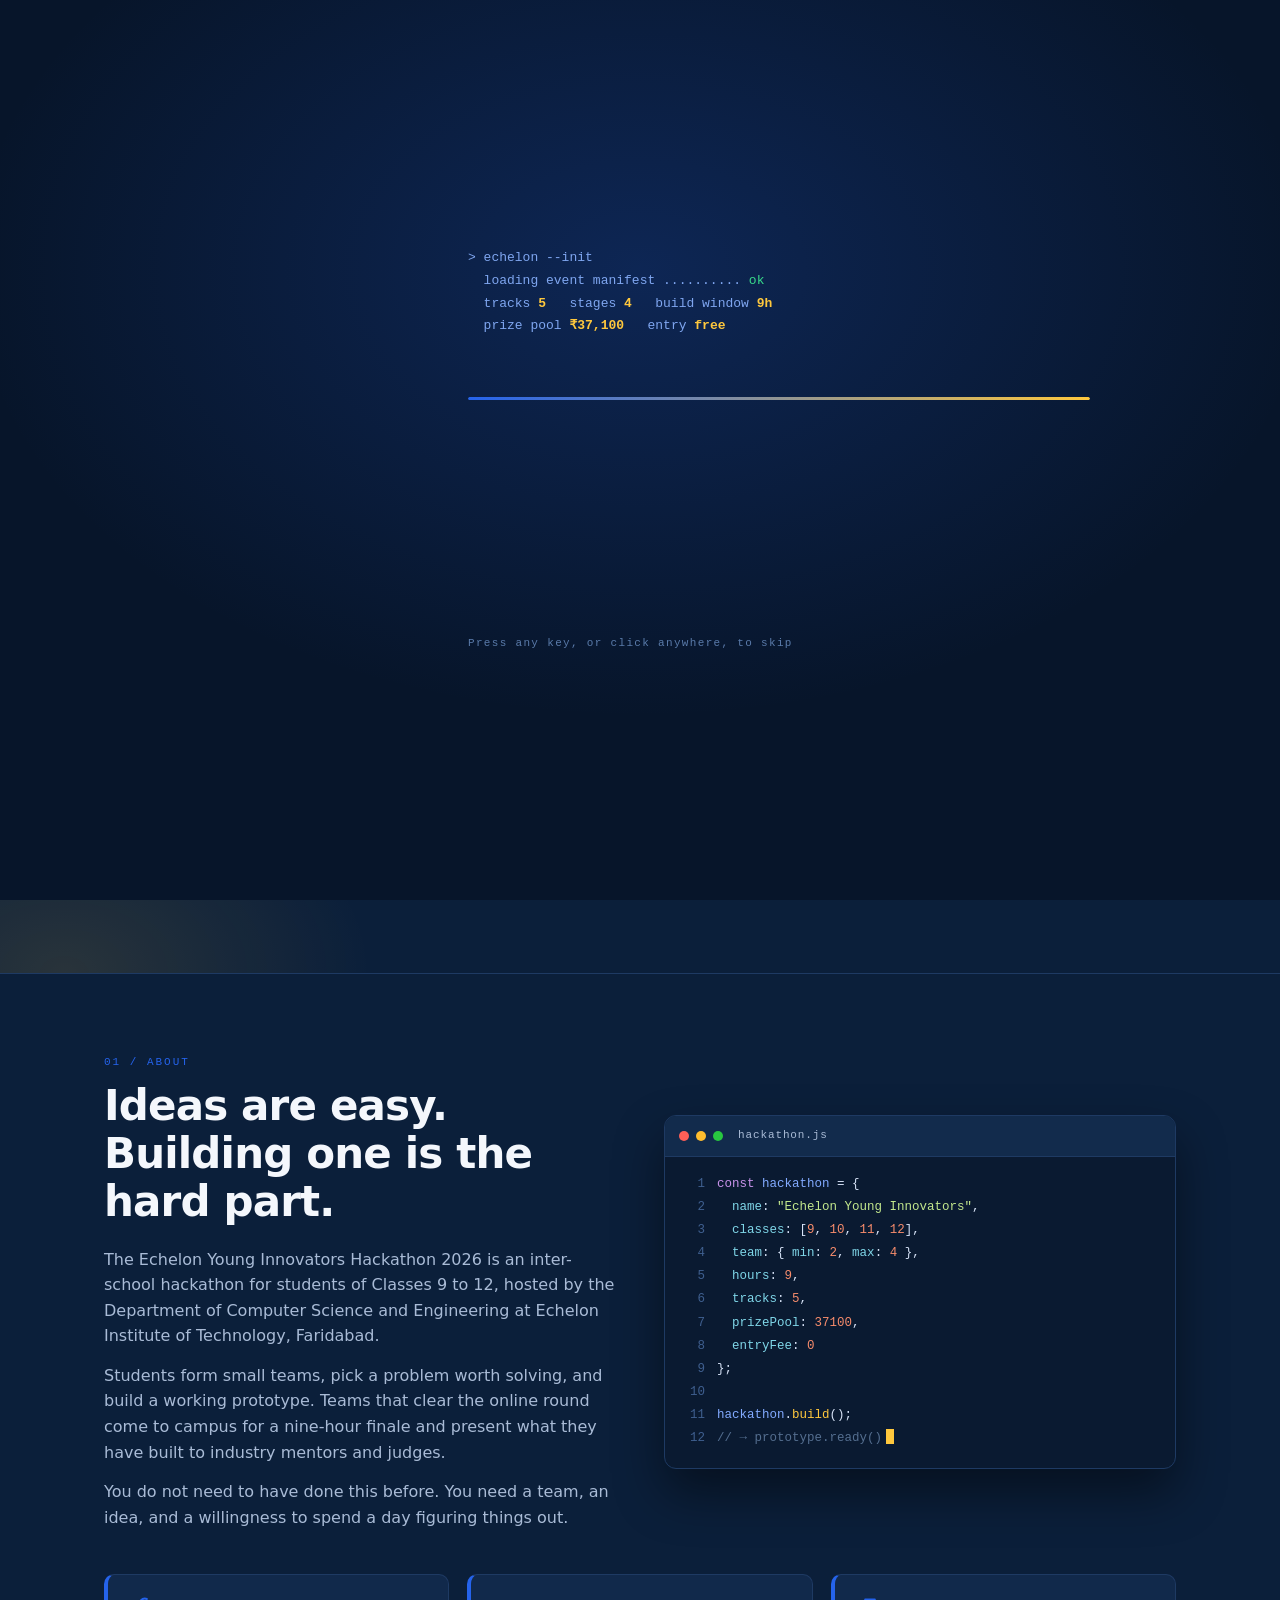
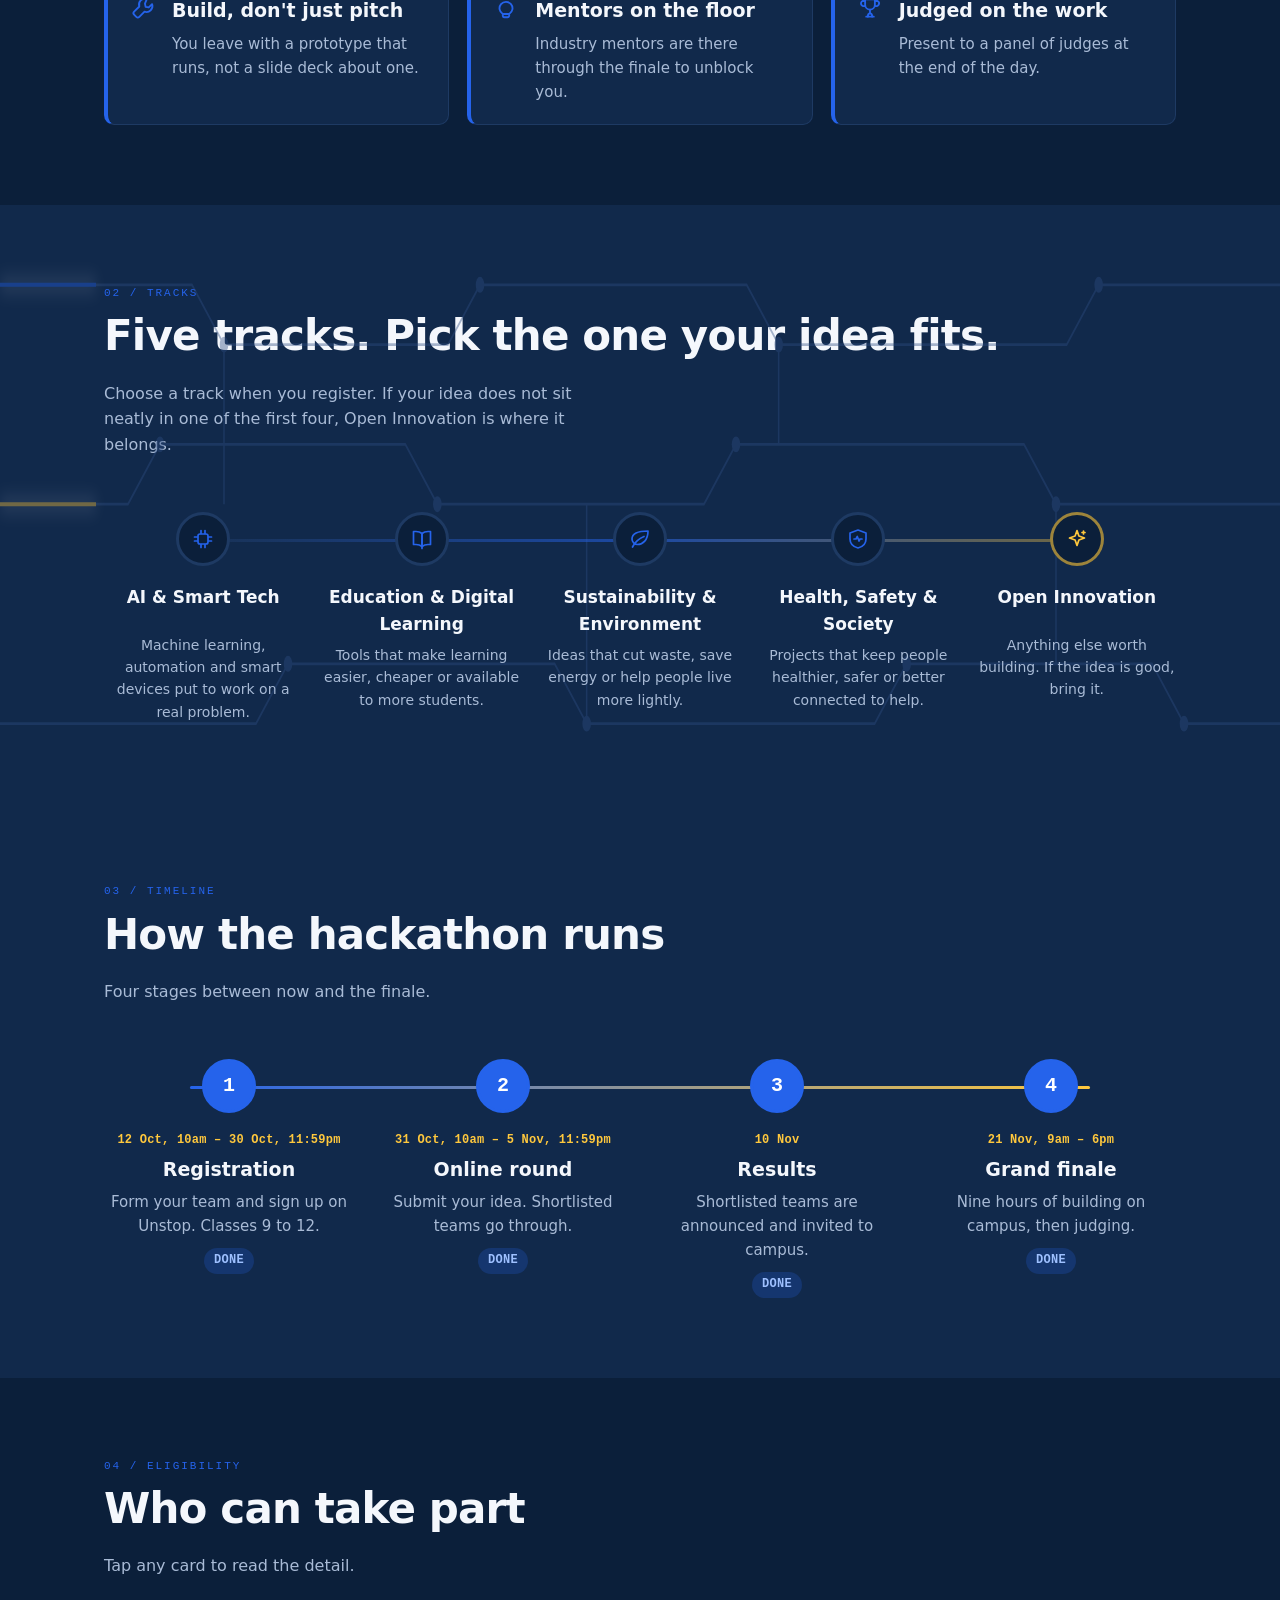
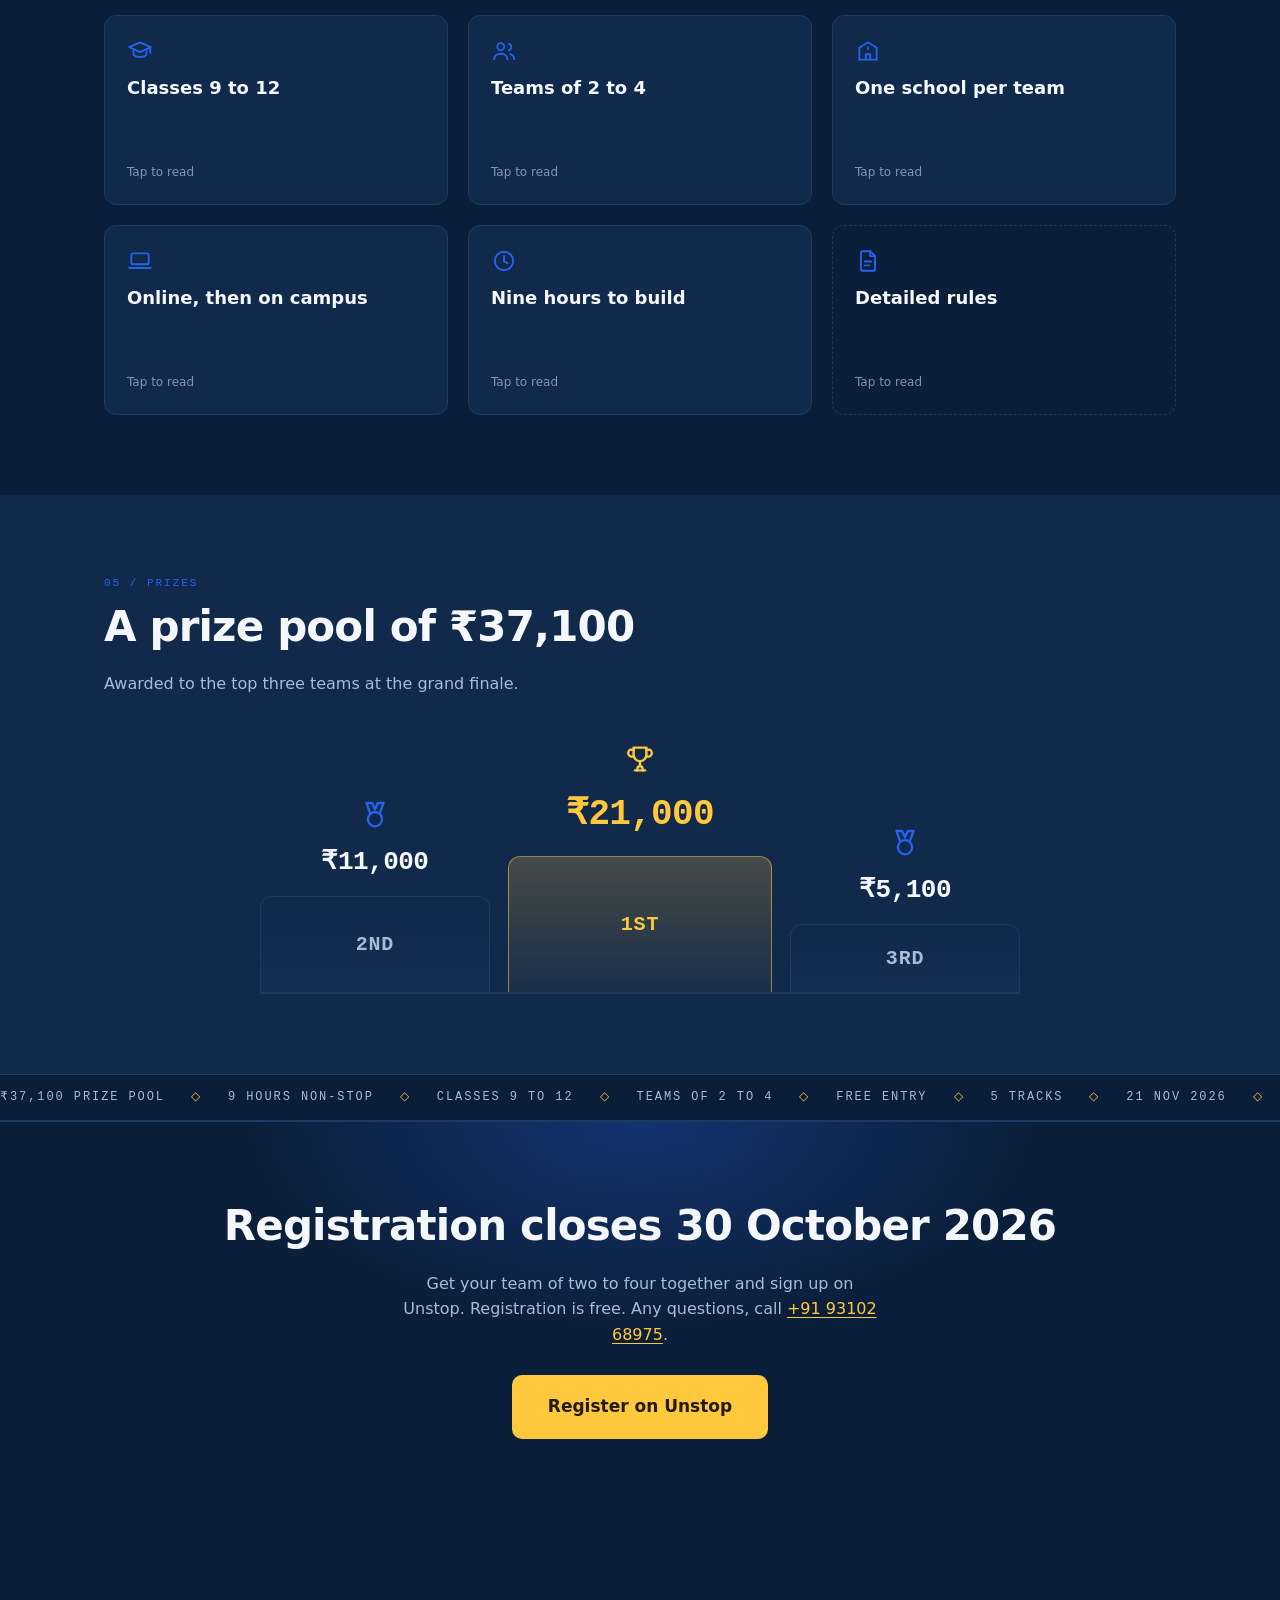
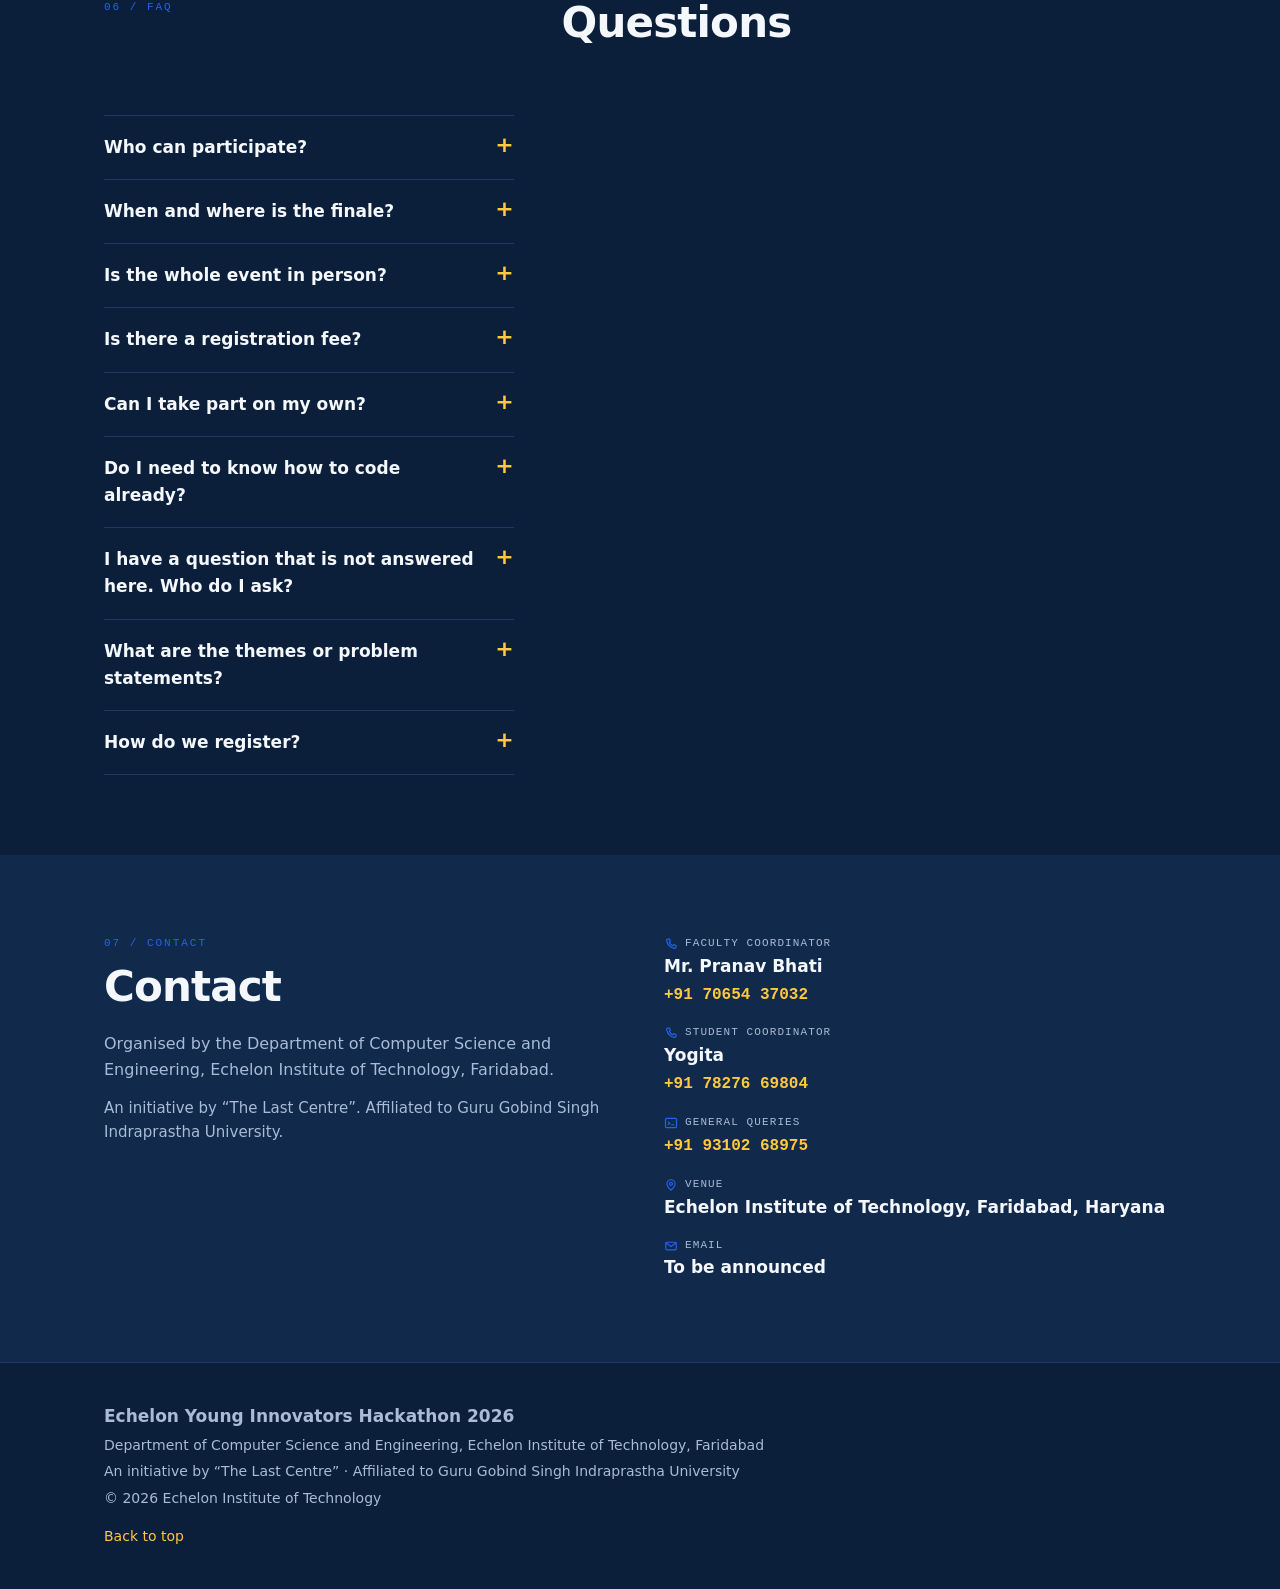
==== index.html @ 0849adeb "Slow the boot sequence so the poster lands after five seconds" ====
<!DOCTYPE html>
<html lang="en">
<head>
  <meta charset="UTF-8">
  <meta name="viewport" content="width=device-width, initial-scale=1.0">
  <title>Echelon Young Innovators Hackathon 2026</title>
  <meta name="description" content="An inter-school hackathon for students of Classes 9 to 12, by the Department of Computer Science and Engineering, Echelon Institute of Technology, Faridabad. Grand finale 21 November 2026.">
  <meta name="theme-color" content="#0B1F3A">

  <!-- Browser tab icon. The SVG is used where supported, the PNG
       is the fallback and is also what iPhones use on the home screen. -->
  <link rel="icon" href="favicon.svg" type="image/svg+xml">
  <link rel="apple-touch-icon" href="apple-touch-icon.png">

  <link rel="stylesheet" href="style.css">
</head>

<body>

<!-- ============================================================
     BOOT SEQUENCE

     A short start-up screen shown once a day per visitor. It is
     hidden in the stylesheet by default and only shown by
     script.js, so if the script fails it can never block the site.
     Any key, any click, or Escape skips it, and it clears itself
     after a few seconds on its own.
     ============================================================ -->
<div class="boot" id="boot" role="dialog" aria-modal="true" aria-label="Loading the hackathon site" hidden>
  <div class="boot-inner">

    <!-- The poster appears once the sequence finishes, as the thing
         that was being loaded. Decorative here: everything it says
         also appears as real text on the page itself. -->
    <div class="boot-poster" id="boot-poster" aria-hidden="true">
      <img src="images/poster.jpg" width="800" height="1000" alt="">
    </div>

    <div class="boot-col">
      <pre class="boot-log" id="boot-log" aria-hidden="true"></pre>

      <div class="boot-bar" aria-hidden="true"><span class="boot-bar-fill" id="boot-fill"></span></div>

      <div class="boot-reveal" id="boot-reveal">
      <p class="boot-eyebrow">ECHELON INSTITUTE OF TECHNOLOGY</p>
      <p class="boot-title">Young Innovators<br>Hackathon 2026</p>
      <div class="boot-actions">
        <button class="btn" type="button" id="boot-enter">Enter site</button>
        <a class="btn btn-outline"
           href="https://unstop.com/p/echelon-young-innovators-hackathon-2026-echelon-institute-of-technology-1768767"
           target="_blank" rel="noopener noreferrer">Register now</a>
      </div>
      </div>

      <p class="boot-hint">Press any key, or click anywhere, to skip</p>
    </div>
  </div>
</div>

<!-- ============================================================
     CUSTOM CURSOR
     A dot that tracks the pointer exactly and a ring that trails
     behind it. script.js only switches these on when there is a
     real mouse, so phones and tablets are unaffected. If the
     script fails, the normal cursor is never hidden.
     ============================================================ -->
<div class="cursor-ring" id="cursor-ring" aria-hidden="true"></div>
<div class="cursor-dot" id="cursor-dot" aria-hidden="true"></div>

<!-- ============================================================
     ICON SET

     Every icon on the page is drawn here once, then reused with
     <svg class="icon"><use href="#icon-name"></use></svg>
     This block is invisible. It is only a store of shapes.
     ============================================================ -->
<svg class="icon-sprite" aria-hidden="true" focusable="false">
  <defs>
    <!-- Graduation cap -->
    <symbol id="icon-cap" viewBox="0 0 24 24">
      <path d="M2 8.5 12 4l10 4.5-10 4.5z"/>
      <path d="M6 10.7V15c0 1.3 2.7 2.6 6 2.6s6-1.3 6-2.6v-4.3"/>
      <path d="M21.5 9v5"/>
    </symbol>

    <!-- Two people -->
    <symbol id="icon-team" viewBox="0 0 24 24">
      <circle cx="9" cy="8" r="3.2"/>
      <path d="M3 19.5c0-3 2.7-5 6-5s6 2 6 5"/>
      <path d="M16.5 5.5a3 3 0 0 1 0 5.8"/>
      <path d="M18 14.8c2 .7 3.4 2.3 3.4 4.7"/>
    </symbol>

    <!-- School building -->
    <symbol id="icon-school" viewBox="0 0 24 24">
      <path d="M4 20V9l8-5 8 5v11"/>
      <path d="M4 20h16"/>
      <path d="M10 20v-5h4v5"/>
      <path d="M12 8.5v2"/>
    </symbol>

    <!-- Laptop -->
    <symbol id="icon-laptop" viewBox="0 0 24 24">
      <rect x="4" y="5" width="16" height="10" rx="1.5"/>
      <path d="M2 18.5h20"/>
    </symbol>

    <!-- Clock -->
    <symbol id="icon-clock" viewBox="0 0 24 24">
      <circle cx="12" cy="12" r="8.5"/>
      <path d="M12 7v5.2l3.4 2"/>
    </symbol>

    <!-- Document -->
    <symbol id="icon-doc" viewBox="0 0 24 24">
      <path d="M14 3H7a1.5 1.5 0 0 0-1.5 1.5v15A1.5 1.5 0 0 0 7 21h10a1.5 1.5 0 0 0 1.5-1.5V7.5z"/>
      <path d="M14 3v4.5h4.5"/>
      <path d="M9 12.5h6M9 16h4"/>
    </symbol>

    <!-- Wrench, for building things -->
    <symbol id="icon-build" viewBox="0 0 24 24">
      <path d="M15.6 3.6a5.5 5.5 0 0 0-7 7L3.8 15.4a2 2 0 0 0 0 2.8l2 2a2 2 0 0 0 2.8 0l4.8-4.8a5.5 5.5 0 0 0 7-7l-3.1 3.1-2.9-.6-.6-2.9z"/>
    </symbol>

    <!-- Lightbulb, for mentors -->
    <symbol id="icon-idea" viewBox="0 0 24 24">
      <path d="M9 17.5a6 6 0 1 1 6 0v1.5a1.5 1.5 0 0 1-1.5 1.5h-3A1.5 1.5 0 0 1 9 19z"/>
      <path d="M9.5 17.5h5"/>
    </symbol>

    <!-- Trophy -->
    <symbol id="icon-trophy" viewBox="0 0 24 24">
      <path d="M7.5 4h9v5a4.5 4.5 0 0 1-9 0z"/>
      <path d="M7.5 5.5H5a2.5 2.5 0 0 0 2.5 4.5"/>
      <path d="M16.5 5.5H19a2.5 2.5 0 0 1-2.5 4.5"/>
      <path d="M12 13.5V17"/>
      <path d="M8.5 20h7"/>
      <path d="M10 20c0-1.7.7-3 2-3s2 1.3 2 3"/>
    </symbol>

    <!-- Medal -->
    <symbol id="icon-medal" viewBox="0 0 24 24">
      <circle cx="12" cy="15" r="5"/>
      <path d="M8.5 10.5 6 3.5h4L12 8"/>
      <path d="M15.5 10.5 18 3.5h-4L12 8"/>
    </symbol>

    <!-- Chip, for AI and smart tech -->
    <symbol id="icon-chip" viewBox="0 0 24 24">
      <rect x="7" y="7" width="10" height="10" rx="2"/>
      <path d="M10 3.5v3M14 3.5v3M10 17.5v3M14 17.5v3"/>
      <path d="M3.5 10h3M3.5 14h3M17.5 10h3M17.5 14h3"/>
    </symbol>

    <!-- Open book, for education -->
    <symbol id="icon-book" viewBox="0 0 24 24">
      <path d="M12 6.5C10.4 5.2 8.4 4.5 6 4.5H3.5v13H6c2.4 0 4.4.7 6 2"/>
      <path d="M12 6.5c1.6-1.3 3.6-2 6-2h2.5v13H18c-2.4 0-4.4.7-6 2z"/>
      <path d="M12 6.5v15"/>
    </symbol>

    <!-- Leaf, for sustainability -->
    <symbol id="icon-leaf" viewBox="0 0 24 24">
      <path d="M20 4c0 9-5.2 13.5-10.5 13.5A5.5 5.5 0 0 1 4 12C4 6.8 9.5 4 20 4z"/>
      <path d="M4.5 20C7 15 11 11.5 16 9.5"/>
    </symbol>

    <!-- Shield with a pulse, for health and safety -->
    <symbol id="icon-shield" viewBox="0 0 24 24">
      <path d="M12 3 20 6v6c0 4.4-3.3 7.8-8 9-4.7-1.2-8-4.6-8-9V6z"/>
      <path d="M8 12h2l1.3-2.5L13 14l1-2h2"/>
    </symbol>

    <!-- Phone -->
    <symbol id="icon-phone" viewBox="0 0 24 24">
      <path d="M6.5 3.5h3l1.5 4-2 1.5a12 12 0 0 0 6 6l1.5-2 4 1.5v3a2 2 0 0 1-2.2 2A17 17 0 0 1 4.5 5.7 2 2 0 0 1 6.5 3.5z"/>
    </symbol>

    <!-- Map pin -->
    <symbol id="icon-pin" viewBox="0 0 24 24">
      <path d="M12 21s7-6 7-11a7 7 0 1 0-14 0c0 5 7 11 7 11z"/>
      <circle cx="12" cy="10" r="2.6"/>
    </symbol>

    <!-- Envelope -->
    <symbol id="icon-mail" viewBox="0 0 24 24">
      <rect x="3" y="5.5" width="18" height="13" rx="2"/>
      <path d="M3.6 6.8 12 13l8.4-6.2"/>
    </symbol>

    <!-- Calendar -->
    <symbol id="icon-calendar" viewBox="0 0 24 24">
      <rect x="3.5" y="5" width="17" height="15" rx="2"/>
      <path d="M3.5 9.5h17M8 3v4M16 3v4"/>
    </symbol>

    <!-- Rupee -->
    <symbol id="icon-rupee" viewBox="0 0 24 24">
      <path d="M7 4h10M7 8.5h10M7 13h4.5c2.5 0 4.5-1.9 4.5-4.3"/>
      <path d="M7 13l7.5 7"/>
    </symbol>

    <!-- Terminal -->
    <symbol id="icon-terminal" viewBox="0 0 24 24">
      <rect x="2.5" y="4" width="19" height="16" rx="2"/>
      <path d="M7 10l3 2.5-3 2.5M13 15h4"/>
    </symbol>

    <!-- Spark, for open innovation -->
    <symbol id="icon-spark" viewBox="0 0 24 24">
      <path d="M12 3.5 13.9 9 19.5 11 13.9 13 12 18.5 10.1 13 4.5 11 10.1 9z"/>
      <path d="M18.5 4v3M20 5.5h-3"/>
    </symbol>
  </defs>
</svg>

<!-- ============================================================
     NAVIGATION BAR
     ============================================================ -->
<header class="navbar">
  <div class="container nav-inner">

    <a href="#home" class="logo">
      <!-- The simple mark. Same shape as the browser tab icon in favicon.svg,
           so if you change one, change the other to match. -->
      <svg class="logo-mark" viewBox="0 0 100 100" aria-hidden="true">
        <circle cx="50" cy="50" r="30" fill="none" stroke="#FFFFFF"
                stroke-opacity="0.22" stroke-width="9"/>
        <circle cx="50" cy="50" r="30" fill="none" stroke="#FFFFFF" stroke-width="9"
                stroke-linecap="round" stroke-dasharray="141.4 188.5"
                transform="rotate(-90 50 50)"/>
        <circle cx="20" cy="50" r="7" fill="#FFC83D"/>
      </svg>
      <span class="logo-text">Young Innovators</span>
    </a>

    <nav id="site-nav" class="nav-links" aria-label="Main navigation">
      <a href="#about">About</a>
      <a href="#tracks">Tracks</a>
      <a href="#timeline">Timeline</a>
      <a href="#eligibility">Who can join</a>
      <a href="#prizes">Prizes</a>
      <a href="#faqs">FAQs</a>
      <a href="#contact">Contact</a>
    </nav>

    <!-- All three Register buttons point to the Unstop listing.
         If the link ever changes, update it in all three places:
         here, in the hero, and in the Registration section. -->
    <a href="https://unstop.com/p/echelon-young-innovators-hackathon-2026-echelon-institute-of-technology-1768767"
       class="btn btn-small nav-cta" target="_blank" rel="noopener noreferrer">Register</a>

    <button id="menu-toggle" class="menu-toggle" aria-label="Open menu"
            aria-expanded="false" aria-controls="site-nav">
      <span class="menu-bar"></span>
      <span class="menu-bar"></span>
      <span class="menu-bar"></span>
    </button>

  </div>
</header>

<main>

  <!-- ============================================================
       HERO
       ============================================================ -->
  <section class="hero" id="home">

    <!-- Event badge. Shown large on a laptop beside the title, and
         smaller above the title on a phone.
         The wrapper provides the perspective that makes the tilt look
         three dimensional rather than squashed. -->
    <div class="hero-badge-stage" aria-hidden="true">
      <!-- This inner box is what turns. The picture and the moving
           highlight sit inside it so they rotate together. -->
      <div class="hero-badge" id="hero-badge">
        <img class="hero-badge-img" src="images/badge.jpg" width="900" height="900"
             alt="Echelon Young Innovators Hackathon 2026 badge showing three students,
                  a lightbulb and a laptop">
        <span class="badge-sheen"></span>
      </div>
    </div>

    <div class="container">

      <!-- Status strip. The live state is written by script.js. -->
      <div class="hud">
        <span class="hud-cell"><span class="hud-dot" aria-hidden="true"></span><span id="hud-state">SYS &middot; LOADING</span></span>
        <span class="hud-sep" aria-hidden="true"></span>
        <span class="hud-cell">BUILD WINDOW 09:00 &rarr; 18:00 IST</span>
        <span class="hud-sep" aria-hidden="true"></span>
        <span class="hud-cell">09H &middot; ONE SITTING</span>
      </div>

      <p class="eyebrow">Echelon Institute of Technology, Faridabad</p>

      <p class="badge">Free to enter</p>

      <h1 class="hero-title">Echelon Young&nbsp;Innovators Hackathon 2026</h1>

      <p class="hero-tagline">
        Nine hours. One idea. A working prototype you built yourself.
        An inter-school hackathon for Classes 9 to 12, for students who would rather make
        something than read about it.
      </p>

      <!-- Countdown. Numbers are filled in by script.js -->
      <div class="countdown" id="countdown">
        <p class="countdown-label" id="countdown-label">Loading countdown</p>
        <div class="countdown-row">
          <div class="countdown-unit">
            <span class="countdown-value" id="cd-days">--</span>
            <span class="countdown-name">days</span>
          </div>
          <div class="countdown-unit">
            <span class="countdown-value" id="cd-hours">--</span>
            <span class="countdown-name">hours</span>
          </div>
          <div class="countdown-unit">
            <span class="countdown-value" id="cd-mins">--</span>
            <span class="countdown-name">minutes</span>
          </div>
          <div class="countdown-unit">
            <span class="countdown-value" id="cd-secs">--</span>
            <span class="countdown-name">seconds</span>
          </div>
        </div>
      </div>

      <div class="hero-buttons">
        <a href="https://unstop.com/p/echelon-young-innovators-hackathon-2026-echelon-institute-of-technology-1768767"
           class="btn" target="_blank" rel="noopener noreferrer">Register your team</a>
        <a href="#about" class="btn btn-outline">What is this?</a>
      </div>

      <!-- Quick facts -->
      <dl class="facts" data-stagger>
        <div class="fact">
          <dt><svg class="icon icon-sm" aria-hidden="true"><use href="#icon-calendar"></use></svg>Grand finale</dt>
          <dd>21 November 2026</dd>
        </div>
        <div class="fact">
          <dt><svg class="icon icon-sm" aria-hidden="true"><use href="#icon-spark"></use></svg>Tracks</dt>
          <dd>Five to choose from</dd>
        </div>
        <div class="fact">
          <dt><svg class="icon icon-sm" aria-hidden="true"><use href="#icon-team"></use></svg>Team size</dt>
          <dd>2 to 4 students</dd>
        </div>
        <div class="fact">
          <dt><svg class="icon icon-sm" aria-hidden="true"><use href="#icon-cap"></use></svg>Open to</dt>
          <dd>Classes 9 to 12</dd>
        </div>
        <div class="fact">
          <dt><svg class="icon icon-sm" aria-hidden="true"><use href="#icon-rupee"></use></svg>Entry fee</dt>
          <dd>None, it is free</dd>
        </div>
      </dl>

    </div>
  </section>

  <!-- ============================================================
       ABOUT
       ============================================================ -->
  <section class="section" id="about">
    <div class="container about-grid">

      <div>
        <p class="sec-index" data-reveal>01 / ABOUT</p>
        <h2 data-reveal>Ideas are easy. Building one is the hard part.</h2>
        <p>
          The Echelon Young Innovators Hackathon 2026 is an inter-school hackathon for students of
          Classes 9 to 12, hosted by the Department of Computer Science and Engineering at
          Echelon Institute of Technology, Faridabad.
        </p>
        <p>
          Students form small teams, pick a problem worth solving, and build a working
          prototype. Teams that clear the online round come to campus for a nine-hour finale and
          present what they have built to industry mentors and judges.
        </p>
        <p>
          You do not need to have done this before. You need a team, an idea, and a willingness
          to spend a day figuring things out.
        </p>
      </div>

      <!-- A code window, drawn entirely in HTML and CSS. It is
           decorative, so it is hidden from screen readers, and the
           same facts appear as real text elsewhere on the page. -->
      <div class="codewin" data-reveal aria-hidden="true">
        <div class="codewin-bar">
          <span class="codewin-dot codewin-dot-1"></span>
          <span class="codewin-dot codewin-dot-2"></span>
          <span class="codewin-dot codewin-dot-3"></span>
          <span class="codewin-name">hackathon.js</span>
        </div>
        <pre class="codewin-body"><code><span class="ln">1</span><span class="kw">const</span> <span class="vr">hackathon</span> = {
<span class="ln">2</span>  <span class="pr">name</span>: <span class="st">"Echelon Young Innovators"</span>,
<span class="ln">3</span>  <span class="pr">classes</span>: [<span class="nu">9</span>, <span class="nu">10</span>, <span class="nu">11</span>, <span class="nu">12</span>],
<span class="ln">4</span>  <span class="pr">team</span>: { <span class="pr">min</span>: <span class="nu">2</span>, <span class="pr">max</span>: <span class="nu">4</span> },
<span class="ln">5</span>  <span class="pr">hours</span>: <span class="nu">9</span>,
<span class="ln">6</span>  <span class="pr">tracks</span>: <span class="nu">5</span>,
<span class="ln">7</span>  <span class="pr">prizePool</span>: <span class="nu">37100</span>,
<span class="ln">8</span>  <span class="pr">entryFee</span>: <span class="nu">0</span>
<span class="ln">9</span>};
<span class="ln">10</span>
<span class="ln">11</span><span class="vr">hackathon</span>.<span class="fn">build</span>();
<span class="ln">12</span><span class="cm">// &rarr; prototype.ready()</span><span class="caret"></span></code></pre>
      </div>
    </div>

    <ul class="highlights container" data-stagger>
      <li>
        <svg class="icon" aria-hidden="true"><use href="#icon-build"></use></svg>
        <div>
          <h3>Build, don't just pitch</h3>
          <p>You leave with a prototype that runs, not a slide deck about one.</p>
        </div>
      </li>
      <li>
        <svg class="icon" aria-hidden="true"><use href="#icon-idea"></use></svg>
        <div>
          <h3>Mentors on the floor</h3>
          <p>Industry mentors are there through the finale to unblock you.</p>
        </div>
      </li>
      <li>
        <svg class="icon" aria-hidden="true"><use href="#icon-trophy"></use></svg>
        <div>
          <h3>Judged on the work</h3>
          <p>Present to a panel of judges at the end of the day.</p>
        </div>
      </li>
    </ul>
  </section>

  <!-- ============================================================
       TRACKS

       To add a track, copy one <li> block and change the icon,
       heading and sentence. The rail adjusts to the number of items.
       ============================================================ -->
  <section class="section section-alt" id="tracks">

    <!-- Circuit traces, drawn in code. Decorative only. -->
    <svg class="circuit" viewBox="0 0 1200 300" preserveAspectRatio="none" aria-hidden="true">
      <g fill="none" stroke="#2E4D82" stroke-width="1.4">
        <path d="M0 40 H180 L210 70 H420 L450 40 H700 L730 70 H1000 L1030 40 H1200"/>
        <path d="M0 150 H120 L150 120 H380 L410 150 H660 L690 120 H960 L990 150 H1200"/>
        <path d="M0 260 H240 L270 230 H520 L550 260 H820 L850 230 H1080 L1110 260 H1200"/>
        <path d="M210 70 V150M730 70 V120M550 260 V150M990 150 V230"/>
      </g>
      <g fill="#2E4D82">
        <circle cx="210" cy="70" r="4"/><circle cx="450" cy="40" r="4"/>
        <circle cx="730" cy="70" r="4"/><circle cx="1030" cy="40" r="4"/>
        <circle cx="150" cy="120" r="4"/><circle cx="410" cy="150" r="4"/>
        <circle cx="690" cy="120" r="4"/><circle cx="990" cy="150" r="4"/>
        <circle cx="270" cy="230" r="4"/><circle cx="550" cy="260" r="4"/>
        <circle cx="850" cy="230" r="4"/><circle cx="1110" cy="260" r="4"/>
      </g>
      <!-- Two pulses of light travelling along the traces -->
      <path class="trace" d="M0 150 H120 L150 120 H380 L410 150 H660 L690 120 H960 L990 150 H1200"
            fill="none" stroke="#FFC83D" stroke-width="2"/>
      <path class="trace trace-late" d="M0 40 H180 L210 70 H420 L450 40 H700 L730 70 H1000 L1030 40 H1200"
            fill="none" stroke="#2563EB" stroke-width="2"/>
    </svg>

    <div class="container">
      <p class="sec-index" data-reveal>02 / TRACKS</p>
      <h2 data-reveal>Five tracks. Pick the one your idea fits.</h2>
      <p class="section-intro" data-reveal>
        Choose a track when you register. If your idea does not sit neatly in one of the first
        four, Open Innovation is where it belongs.
      </p>

      <ul class="tracks" data-stagger>
        <div class="tk-rail" aria-hidden="true"></div>
        <span class="tk-glow" id="tk-glow" aria-hidden="true"></span>
        <li class="tk-item">
          <span class="tk-node" aria-hidden="true">
            <svg class="icon" aria-hidden="true"><use href="#icon-chip"></use></svg>
          </span>
          <h3>AI &amp; Smart Tech</h3>
          <p class="tk-detail">Machine learning, automation and smart devices put to work on a real problem.</p>
        </li>
        <li class="tk-item">
          <span class="tk-node" aria-hidden="true">
            <svg class="icon" aria-hidden="true"><use href="#icon-book"></use></svg>
          </span>
          <h3>Education &amp; Digital Learning</h3>
          <p class="tk-detail">Tools that make learning easier, cheaper or available to more students.</p>
        </li>
        <li class="tk-item">
          <span class="tk-node" aria-hidden="true">
            <svg class="icon" aria-hidden="true"><use href="#icon-leaf"></use></svg>
          </span>
          <h3>Sustainability &amp; Environment</h3>
          <p class="tk-detail">Ideas that cut waste, save energy or help people live more lightly.</p>
        </li>
        <li class="tk-item">
          <span class="tk-node" aria-hidden="true">
            <svg class="icon" aria-hidden="true"><use href="#icon-shield"></use></svg>
          </span>
          <h3>Health, Safety &amp; Society</h3>
          <p class="tk-detail">Projects that keep people healthier, safer or better connected to help.</p>
        </li>
        <li class="tk-item tk-open">
          <span class="tk-node" aria-hidden="true">
            <svg class="icon" aria-hidden="true"><use href="#icon-spark"></use></svg>
          </span>
          <h3>Open Innovation</h3>
          <p class="tk-detail">Anything else worth building. If the idea is good, bring it.</p>
        </li>
      </ul>
    </div>
  </section>

  <!-- ============================================================
       TIMELINE
       ============================================================ -->
  <section class="section section-alt" id="timeline">
    <div class="container">
      <p class="sec-index" data-reveal>03 / TIMELINE</p>
      <h2 data-reveal>How the hackathon runs</h2>
      <p class="section-intro" data-reveal>Four stages between now and the finale.</p>

      <!-- The stage marked as happening now is worked out by script.js
           from the dates below, so it stays correct without editing. -->
      <ol class="timeline" id="timeline" data-stagger>
        <div class="tl-rail" aria-hidden="true"><span class="tl-rail-fill" id="tl-fill"></span></div>

        <li class="tl-step" data-start="2026-10-12T10:00:00+05:30"
                            data-end="2026-10-30T23:59:59+05:30">
          <span class="tl-node" aria-hidden="true"><span class="tl-num">1</span></span>
          <p class="tl-when">12 Oct, 10am &ndash; 30 Oct, 11:59pm</p>
          <h3>Registration</h3>
          <p class="tl-detail">Form your team and sign up on Unstop. Classes 9 to 12.</p>
        </li>

        <li class="tl-step" data-start="2026-10-31T10:00:00+05:30"
                            data-end="2026-11-05T23:59:59+05:30">
          <span class="tl-node" aria-hidden="true"><span class="tl-num">2</span></span>
          <p class="tl-when">31 Oct, 10am &ndash; 5 Nov, 11:59pm</p>
          <h3>Online round</h3>
          <p class="tl-detail">Submit your idea. Shortlisted teams go through.</p>
        </li>

        <li class="tl-step" data-start="2026-11-10T00:00:00+05:30"
                            data-end="2026-11-10T23:59:59+05:30">
          <span class="tl-node" aria-hidden="true"><span class="tl-num">3</span></span>
          <p class="tl-when">10 Nov</p>
          <h3>Results</h3>
          <p class="tl-detail">Shortlisted teams are announced and invited to campus.</p>
        </li>

        <li class="tl-step tl-step-final" data-start="2026-11-21T09:00:00+05:30"
                                          data-end="2026-11-21T18:00:00+05:30">
          <span class="tl-node" aria-hidden="true"><span class="tl-num">4</span></span>
          <p class="tl-when">21 Nov, 9am &ndash; 6pm</p>
          <h3>Grand finale</h3>
          <p class="tl-detail">Nine hours of building on campus, then judging.</p>
        </li>
      </ol>
    </div>
  </section>

  <!-- ============================================================
       ELIGIBILITY AND RULES
       ============================================================ -->
  <section class="section" id="eligibility">
    <div class="container">
      <p class="sec-index" data-reveal>04 / ELIGIBILITY</p>
      <h2 data-reveal>Who can take part</h2>
      <p class="section-intro" data-reveal>Tap any card to read the detail.</p>

      <div class="rules" data-stagger>
        <button class="rule" type="button" aria-expanded="false">
          <span class="rule-inner">
            <span class="rule-face rule-front">
              <svg class="icon" aria-hidden="true"><use href="#icon-cap"></use></svg>
              <span class="rule-title">Classes 9 to 12</span>
              <span class="rule-hint">Tap to read</span>
            </span>
            <span class="rule-face rule-back">
              <span class="rule-detail">Only school students from Class 9 to Class 12 are eligible to take part.</span>
              <span class="rule-hint">Tap to go back</span>
            </span>
          </span>
        </button>
        <button class="rule" type="button" aria-expanded="false">
          <span class="rule-inner">
            <span class="rule-face rule-front">
              <svg class="icon" aria-hidden="true"><use href="#icon-team"></use></svg>
              <span class="rule-title">Teams of 2 to 4</span>
              <span class="rule-hint">Tap to read</span>
            </span>
            <span class="rule-face rule-back">
              <span class="rule-detail">You cannot enter alone. Minimum two members, maximum four.</span>
              <span class="rule-hint">Tap to go back</span>
            </span>
          </span>
        </button>
        <button class="rule" type="button" aria-expanded="false">
          <span class="rule-inner">
            <span class="rule-face rule-front">
              <svg class="icon" aria-hidden="true"><use href="#icon-school"></use></svg>
              <span class="rule-title">One school per team</span>
              <span class="rule-hint">Tap to read</span>
            </span>
            <span class="rule-face rule-back">
              <span class="rule-detail">Every member of a team must be from the same school.</span>
              <span class="rule-hint">Tap to go back</span>
            </span>
          </span>
        </button>
        <button class="rule" type="button" aria-expanded="false">
          <span class="rule-inner">
            <span class="rule-face rule-front">
              <svg class="icon" aria-hidden="true"><use href="#icon-laptop"></use></svg>
              <span class="rule-title">Online, then on campus</span>
              <span class="rule-hint">Tap to read</span>
            </span>
            <span class="rule-face rule-back">
              <span class="rule-detail">The first round is online. Shortlisted teams attend the finale in person.</span>
              <span class="rule-hint">Tap to go back</span>
            </span>
          </span>
        </button>
        <button class="rule" type="button" aria-expanded="false">
          <span class="rule-inner">
            <span class="rule-face rule-front">
              <svg class="icon" aria-hidden="true"><use href="#icon-clock"></use></svg>
              <span class="rule-title">Nine hours to build</span>
              <span class="rule-hint">Tap to read</span>
            </span>
            <span class="rule-face rule-back">
              <span class="rule-detail">The finale runs 9:00 AM to 6:00 PM on 21 November 2026.</span>
              <span class="rule-hint">Tap to go back</span>
            </span>
          </span>
        </button>
        <button class="rule rule-pending" type="button" aria-expanded="false">
          <span class="rule-inner">
            <span class="rule-face rule-front">
              <svg class="icon" aria-hidden="true"><use href="#icon-doc"></use></svg>
              <span class="rule-title">Detailed rules</span>
              <span class="rule-hint">Tap to read</span>
            </span>
            <span class="rule-face rule-back">
              <span class="rule-detail">Submission format, judging criteria and the code of conduct will be announced.</span>
              <span class="rule-hint">Tap to go back</span>
            </span>
          </span>
        </button>
      </div>
    </div>
  </section>

  <!-- ============================================================
       PRIZES
       ============================================================ -->
  <section class="section section-alt" id="prizes">
    <div class="container">
      <p class="sec-index" data-reveal>05 / PRIZES</p>
      <h2 data-reveal>A prize pool of &#8377;37,100</h2>
      <p class="section-intro" data-reveal>
        Awarded to the top three teams at the grand finale.
      </p>

      <div class="podium" data-stagger>
        <!-- Second, first, third. First sits in the middle and stands
             tallest, the way a podium actually reads. -->
        <div class="pod pod-2">
          <svg class="icon icon-lg" aria-hidden="true"><use href="#icon-medal"></use></svg>
          <p class="pod-amount">&#8377;11,000</p>
          <div class="pod-block"><span class="pod-rank">2nd</span></div>
        </div>

        <div class="pod pod-1">
          <svg class="icon icon-lg" aria-hidden="true"><use href="#icon-trophy"></use></svg>
          <p class="pod-amount">&#8377;21,000</p>
          <div class="pod-block"><span class="pod-rank">1st</span></div>
        </div>

        <div class="pod pod-3">
          <svg class="icon icon-lg" aria-hidden="true"><use href="#icon-medal"></use></svg>
          <p class="pod-amount">&#8377;5,100</p>
          <div class="pod-block"><span class="pod-rank">3rd</span></div>
        </div>
      </div>
    </div>
  </section>

  <!-- ============================================================
       TICKER
       The strip is written twice so it can loop without a visible
       jump. The second copy is hidden from screen readers.
       ============================================================ -->
  <div class="ticker" aria-hidden="true">
    <div class="ticker-track">
      <span class="ticker-run">
        <span>&#8377;37,100 PRIZE POOL</span><i>&#9671;</i>
        <span>9 HOURS NON-STOP</span><i>&#9671;</i>
        <span>CLASSES 9 TO 12</span><i>&#9671;</i>
        <span>TEAMS OF 2 TO 4</span><i>&#9671;</i>
        <span>FREE ENTRY</span><i>&#9671;</i>
        <span>5 TRACKS</span><i>&#9671;</i>
        <span>21 NOV 2026</span><i>&#9671;</i>
      </span>
      <span class="ticker-run">
        <span>&#8377;37,100 PRIZE POOL</span><i>&#9671;</i>
        <span>9 HOURS NON-STOP</span><i>&#9671;</i>
        <span>CLASSES 9 TO 12</span><i>&#9671;</i>
        <span>TEAMS OF 2 TO 4</span><i>&#9671;</i>
        <span>FREE ENTRY</span><i>&#9671;</i>
        <span>5 TRACKS</span><i>&#9671;</i>
        <span>21 NOV 2026</span><i>&#9671;</i>
      </span>
    </div>
  </div>

  <!-- ============================================================
       REGISTRATION CALL TO ACTION
       ============================================================ -->
  <section class="section register" id="register">
    <div class="container register-inner">
      <h2 data-reveal>Registration closes 30 October 2026</h2>
      <p>
        Get your team of two to four together and sign up on Unstop. Registration is free.
        Any questions, call <a href="tel:+919310268975">+91 93102 68975</a>.
      </p>
      <a href="https://unstop.com/p/echelon-young-innovators-hackathon-2026-echelon-institute-of-technology-1768767"
         class="btn btn-lg" target="_blank" rel="noopener noreferrer">Register on Unstop</a>
    </div>
  </section>

  <!-- ============================================================
       FAQs
       ============================================================ -->
  <section class="section" id="faqs">
    <div class="container faq-grid">
      <p class="sec-index" data-reveal>06 / FAQ</p>
        <h2 data-reveal>Questions</h2>

      <div class="faq-list" data-stagger>
        <details>
          <summary>Who can participate?</summary>
          <p>Students of Classes 9 to 12 only, in teams of two to four. All members of a team
             must be from the same school.</p>
        </details>

        <details>
          <summary>When and where is the finale?</summary>
          <p>21 November 2026, 9:00 AM to 6:00 PM, at Echelon Institute of Technology,
             Faridabad.</p>
        </details>

        <details>
          <summary>Is the whole event in person?</summary>
          <p>No. The first round runs online from 31 October to 5 November 2026. Only shortlisted
             teams attend the finale on campus.</p>
        </details>

        <details>
          <summary>Is there a registration fee?</summary>
          <p>No. Taking part is completely free.</p>
        </details>

        <details>
          <summary>Can I take part on my own?</summary>
          <p>No. The minimum team size is two.</p>
        </details>

        <details>
          <summary>Do I need to know how to code already?</summary>
          <p>Some coding ability in the team helps, but the hackathon is aimed at Class 9 to 12
             students and beginners are welcome.</p>
        </details>

        <details>
          <summary>I have a question that is not answered here. Who do I ask?</summary>
          <p>Call the Student Coordinator, Yogita, on
             <a href="tel:+917827669804">+91 78276 69804</a>, or the Faculty Coordinator,
             Mr. Pranav Bhati, on <a href="tel:+917065437032">+91 70654 37032</a>.</p>
        </details>

        <details>
          <summary>What are the themes or problem statements?</summary>
          <p>There are five tracks: AI and Smart Tech, Education and Digital Learning,
             Sustainability and Environment, Health, Safety and Society, and Open Innovation.
             You pick one when you register.</p>
        </details>

        <details>
          <summary>How do we register?</summary>
          <p>Use any Register button on this page. It opens the official listing on Unstop,
             where one member signs up and adds the rest of the team. Registration is open from
             12 October to 30 October 2026.</p>
        </details>
      </div>
    </div>
  </section>

  <!-- ============================================================
       CONTACT
       ============================================================ -->
  <section class="section section-alt" id="contact">
    <div class="container contact-grid">

      <div>
        <p class="sec-index" data-reveal>07 / CONTACT</p>
        <h2 data-reveal>Contact</h2>
        <p>
          Organised by the Department of Computer Science and Engineering,
          Echelon Institute of Technology, Faridabad.
        </p>
        <p class="affiliation">
          An initiative by &ldquo;The Last Centre&rdquo;.
          Affiliated to Guru Gobind Singh Indraprastha University.
        </p>
      </div>

      <dl class="contact-details" data-stagger>
        <div>
          <dt><svg class="icon icon-sm" aria-hidden="true"><use href="#icon-phone"></use></svg>Faculty Coordinator</dt>
          <!-- tel: makes the number tappable on a phone -->
          <dd>Mr. Pranav Bhati<br>
              <a href="tel:+917065437032">+91 70654 37032</a></dd>
        </div>
        <div>
          <dt><svg class="icon icon-sm" aria-hidden="true"><use href="#icon-phone"></use></svg>Student Coordinator</dt>
          <dd>Yogita<br>
              <a href="tel:+917827669804">+91 78276 69804</a></dd>
        </div>
        <div>
          <dt><svg class="icon icon-sm" aria-hidden="true"><use href="#icon-terminal"></use></svg>General queries</dt>
          <dd><a href="tel:+919310268975">+91 93102 68975</a></dd>
        </div>
        <div>
          <dt><svg class="icon icon-sm" aria-hidden="true"><use href="#icon-pin"></use></svg>Venue</dt>
          <dd>Echelon Institute of Technology, Faridabad, Haryana</dd>
        </div>
        <div>
          <dt><svg class="icon icon-sm" aria-hidden="true"><use href="#icon-mail"></use></svg>Email</dt>
          <!-- Replace with the real address when you have it:
               <dd><a href="mailto:name@echelon.edu.in">name@echelon.edu.in</a></dd> -->
          <dd>To be announced</dd>
        </div>
      </dl>

    </div>
  </section>

</main>

<!-- ============================================================
     FOOTER
     ============================================================ -->
<footer class="footer">
  <div class="container footer-inner">
    <p class="footer-title">Echelon Young Innovators Hackathon 2026</p>
    <p class="footer-meta">
      Department of Computer Science and Engineering,
      Echelon Institute of Technology, Faridabad
    </p>
    <p class="footer-meta">
      An initiative by &ldquo;The Last Centre&rdquo; &middot;
      Affiliated to Guru Gobind Singh Indraprastha University
    </p>
    <p class="footer-meta">&copy; <span id="year">2026</span> Echelon Institute of Technology</p>
    <a href="#home" class="footer-top">Back to top</a>
  </div>
</footer>

<script src="script.js"></script>
</body>
</html>
---- style.css ----
/* ===========================================================
   ECHELON YOUNG INNOVATORS HACKATHON 2026
   Stylesheet

   Contents:
     1. Variables (your colours live here)
     2. Base reset
     3. Reusable pieces (container, buttons, headings)
     4. Navigation bar
     5. Hero and countdown
     6. About
     7. Timeline
     8. Eligibility
     9. Prizes
    10. Register
    11. FAQs
    12. Contact and footer
    13. Mobile adjustments
   =========================================================== */


/* =========== 1. VARIABLES =========================== */
:root {
  /* Your three brand colours */
  --navy:   #0B1F3A;   /* page background */
  --blue:   #2563EB;   /* primary: buttons, emphasis */
  --yellow: #FFC83D;   /* accent: register button, highlights */

  /* Supporting shades derived from the navy */
  --navy-soft: #11294B;  /* alternate section background */
  --navy-line: #1E3A63;  /* borders and dividers */

  --text:      #F4F7FC;  /* main text, near white */

  /* Code typeface, used for anything that is data: times, counts,
     amounts, status readouts. Never for sentences. These are fonts
     already on the device, so nothing has to be downloaded. */
  --mono: ui-monospace, SFMono-Regular, "SF Mono", "Cascadia Mono",
          "Roboto Mono", Menlo, Consolas, "Liberation Mono", monospace;

  --grid-line: rgba(124, 160, 220, 0.07);   /* the blueprint grid */
  --text-dim:  #A9BBD6;  /* secondary text */
  --on-accent: #241A00;  /* dark text used on the yellow button */
}


/* =========== 2. BASE RESET ========================== */
* {
  margin: 0;
  padding: 0;
  box-sizing: border-box;
}

html {
  scroll-behavior: smooth;
  /* Stops the sticky navbar covering a heading when you jump to a section */
  scroll-padding-top: 80px;
}

/* A faint blueprint grid sits behind the whole page. It is drawn with
   two repeating gradients rather than an image, so it costs nothing. */
body::before {
  content: "";
  position: fixed;
  inset: 0;
  z-index: 0;
  pointer-events: none;
  background-image:
    linear-gradient(var(--grid-line) 1px, transparent 1px),
    linear-gradient(90deg, var(--grid-line) 1px, transparent 1px);
  background-size: 64px 64px;
  /* Fades out towards the bottom so it never fights the text */
  -webkit-mask-image: linear-gradient(180deg, #000 0%, rgba(0,0,0,0.35) 60%, transparent 100%);
          mask-image: linear-gradient(180deg, #000 0%, rgba(0,0,0,0.35) 60%, transparent 100%);
}

body > * { position: relative; z-index: 1; }

/* While the boot screen is up, the page behind must not scroll */
html.boot-open,
html.boot-open body { overflow: hidden; }

body {
  background-color: var(--navy);
  color: var(--text);
  font-family: system-ui, -apple-system, "Segoe UI", Arial, sans-serif;
  line-height: 1.6;
  overflow-x: hidden;
}

a { color: inherit; text-decoration: none; }
ul, ol { list-style: none; }

img { max-width: 100%; display: block; }

/* Visible focus ring for keyboard users */
a:focus-visible,
button:focus-visible,
summary:focus-visible {
  outline: 3px solid var(--yellow);
  outline-offset: 3px;
  border-radius: 6px;
}


/* =========== 3. REUSABLE PIECES ===================== */
.container {
  max-width: 1120px;
  margin: 0 auto;
  padding: 0 24px;
}

h2 {
  font-size: clamp(28px, 4vw, 42px);
  line-height: 1.15;
  letter-spacing: -0.02em;
  margin-bottom: 20px;
}

h3 {
  font-size: 19px;
  margin-bottom: 6px;
}

p { color: var(--text-dim); }

.section { padding: 80px 0; }

.section-alt { background-color: var(--navy-soft); }

.section-intro { max-width: 520px; margin-bottom: 36px; }

.eyebrow {
  color: var(--text-dim);
  font-size: 15px;
  margin-bottom: 14px;
}

/* --- Badge: the small yellow pill in the hero --- */
.badge {
  display: inline-block;
  font-family: var(--mono);
  letter-spacing: 0.08em;
  text-transform: uppercase;
  background-color: rgba(255, 200, 61, 0.14);
  border: 1px solid rgba(255, 200, 61, 0.45);
  color: var(--yellow);
  font-size: 14px;
  font-weight: 600;
  padding: 5px 14px;
  border-radius: 999px;
  margin-bottom: 16px;
}

/* --- Icons ---
   The sprite at the top of the HTML is never shown. Only the
   copies made with <use> appear on the page. */
.icon-sprite { display: none; }

.icon {
  width: 26px;
  height: 26px;
  flex-shrink: 0;
  color: var(--blue);        /* stroke colour comes from here */
  fill: none;
  stroke: currentColor;
  stroke-width: 1.7;
  stroke-linecap: round;
  stroke-linejoin: round;
}

.icon-lg { width: 34px; height: 34px; }

/* --- Buttons --- */
.btn {
  display: inline-block;
  background-color: var(--yellow);
  color: var(--on-accent);
  font-size: 16px;
  font-weight: 600;
  padding: 14px 28px;
  border-radius: 10px;
  border: 2px solid var(--yellow);
  transition: transform 0.15s ease, filter 0.2s ease;
}

.btn:hover {
  filter: brightness(1.08);
  transform: translateY(-2px);
}

.btn-small  { padding: 9px 18px; font-size: 14px; }
.btn-lg     { padding: 16px 34px; font-size: 17px; }

.btn-outline {
  background-color: transparent;
  color: var(--text);
  border-color: var(--navy-line);
}

.btn-outline:hover {
  border-color: var(--blue);
  filter: none;
}


/* =========== 4. NAVIGATION BAR ====================== */
.navbar {
  position: sticky;
  top: 0;
  z-index: 50;
  background-color: rgba(11, 31, 58, 0.92);
  backdrop-filter: blur(8px);
  border-bottom: 1px solid var(--navy-line);
}

.nav-inner {
  display: flex;
  align-items: center;
  justify-content: space-between;
  gap: 20px;
  height: 68px;
}

.logo { display: flex; align-items: center; gap: 10px; }

.logo-mark {
  width: 34px;
  height: 34px;
  display: block;
  flex-shrink: 0;
}

.logo-text { font-weight: 600; font-size: 17px; }

/* If you add an image logo, this keeps it a sensible height */
.logo-img { height: 36px; width: auto; }

.nav-links {
  display: flex;
  gap: 26px;
  margin-left: auto;
}

.nav-links a {
  color: var(--text-dim);
  font-size: 15px;
  transition: color 0.2s;
}

.nav-links a:hover { color: var(--text); }

.nav-cta { flex-shrink: 0; }

/* Hamburger button, hidden on wide screens */
.menu-toggle {
  display: none;
  flex-direction: column;
  justify-content: center;
  gap: 5px;
  width: 42px;
  height: 42px;
  padding: 0;
  background: transparent;
  border: 1px solid var(--navy-line);
  border-radius: 8px;
  cursor: pointer;
}

.menu-bar {
  display: block;
  width: 20px;
  height: 2px;
  margin: 0 auto;
  background-color: var(--text);
}


/* =========== 5. HERO AND COUNTDOWN ================== */
.hero {
  position: relative;
  overflow: hidden;          /* keeps the artwork from causing sideways scroll */
  background:
    radial-gradient(45rem 28rem at 78% -5%, rgba(37, 99, 235, 0.38), transparent 62%),
    radial-gradient(32rem 22rem at 5% 100%, rgba(255, 200, 61, 0.12), transparent 60%),
    var(--navy);
  padding: 76px 0 72px;
  border-bottom: 1px solid var(--navy-line);
}

/* --- Hero badge ---
   The stage holds the perspective. Without it a rotated element looks
   flat and skewed instead of genuinely turned in space. A smaller
   perspective number means a stronger, more obvious effect. */
.hero-badge-stage {
  position: absolute;
  top: 50%;
  right: 1vw;
  width: min(40vw, 470px);
  transform: translateY(-50%);
  perspective: 800px;
  pointer-events: none;      /* clicks pass straight through */
  z-index: 0;
}

/* The box that turns. The picture and the highlight are inside it. */
.hero-badge {
  position: relative;
  display: block;

  /* The fade. The centre of this gradient sits to the right of the
     image, so the left edge, the side the text is on, dissolves away
     while the right side stays solid. */
  -webkit-mask-image: radial-gradient(ellipse 76% 72% at 64% 50%,
                        #000 38%, rgba(0,0,0,0.75) 56%, transparent 76%);
          mask-image: radial-gradient(ellipse 76% 72% at 64% 50%,
                        #000 38%, rgba(0,0,0,0.75) 56%, transparent 76%);

  transform: rotateY(-20deg) rotateX(9deg);
  transform-style: preserve-3d;
  transition: transform 0.12s ease-out;   /* quick, so it feels attached to the cursor */
  filter:
    drop-shadow(0 22px 34px rgba(0, 0, 0, 0.6))
    drop-shadow(0 0 52px rgba(37, 99, 235, 0.4));
  animation: badge-float 9s ease-in-out infinite;
}

.hero-badge-img {
  display: block;
  width: 100%;
  height: auto;
}

/* A band of light across the badge. It slides as the badge turns,
   which is the detail that makes a flat picture read as a solid
   object catching the light. */
.badge-sheen {
  position: absolute;
  inset: 0;
  background: linear-gradient(
      var(--sheen-angle, 115deg),
      transparent 32%,
      rgba(255, 255, 255, 0.20) 48%,
      rgba(255, 255, 255, 0.34) 52%,
      transparent 68%);
  opacity: 0.55;
  mix-blend-mode: screen;     /* behaves like light, not white paint */
  transition: opacity 0.2s ease-out;
  pointer-events: none;
}

/* A slow rise and fall, so it feels suspended rather than stuck on */
@keyframes badge-float {
  0%, 100% { translate: 0 0; }
  50%      { translate: 0 -16px; }
}

/* Text must stay above the badge */
.hero .container { position: relative; z-index: 1; }

.hero-title {
  font-size: clamp(38px, 6.4vw, 76px);
  line-height: 1.04;
  letter-spacing: -0.03em;
  max-width: 15ch;
  margin-bottom: 20px;
}

.hero-tagline {
  font-size: 18px;
  max-width: 52ch;
}

.countdown { margin-top: 38px; }

.countdown-label {
  font-family: var(--mono);
  font-size: 12px;
  font-weight: 600;
  letter-spacing: 0.1em;
  text-transform: uppercase;
  color: var(--yellow);
  margin-bottom: 8px;
}

.countdown-row { display: flex; gap: 30px; }

.countdown-value {
  display: block;
  font-family: var(--mono);
  font-size: clamp(32px, 5vw, 46px);
  font-weight: 700;
  line-height: 1.1;
  font-variant-numeric: tabular-nums;  /* stops digits jiggling */
}

.countdown-name {
  display: block;
  font-family: var(--mono);
  font-size: 11px;
  letter-spacing: 0.12em;
  text-transform: uppercase;
  color: var(--text-dim);
}

.hero-buttons {
  display: flex;
  flex-wrap: wrap;
  gap: 14px;
  margin-top: 36px;
}

.facts {
  display: grid;
  /* auto-fit means the columns adjust themselves to how many
     facts there are and how wide the screen is */
  grid-template-columns: repeat(auto-fit, minmax(150px, 1fr));
  gap: 22px;
  margin-top: 60px;
  padding-top: 26px;
  border-top: 1px solid var(--navy-line);
}

.fact dt {
  font-family: var(--mono);
  color: var(--text-dim);
  font-size: 11px;
  letter-spacing: 0.1em;
  text-transform: uppercase;
  margin-bottom: 4px;
}

.fact dd { font-size: 17px; font-weight: 600; }


/* =========== 6. ABOUT =============================== */
.about-grid {
  display: grid;
  grid-template-columns: 1fr 1fr;
  gap: 48px;
  align-items: center;
}

.about-grid p + p { margin-top: 14px; }

.highlights {
  display: grid;
  grid-template-columns: repeat(3, 1fr);
  gap: 18px;
  margin-top: 44px;
}

.highlights li {
  display: flex;
  align-items: flex-start;
  gap: 16px;
  background-color: var(--navy-soft);
  border: 1px solid var(--navy-line);
  border-left: 4px solid var(--blue);
  border-radius: 10px;
  padding: 20px 22px;
}

.highlights p { font-size: 15px; }


/* =========== 6a. TRACKS (on a rail) =================
   Laid out like the timeline so the page feels of a piece, but with
   no progress fill and no stage labels, because these are five
   choices rather than five steps in order.
   ==================================================== */
.tracks {
  position: relative;
  display: grid;
  grid-template-columns: repeat(5, 1fr);
  gap: 20px;
  margin-top: 54px;
  padding: 0;
  list-style: none;
}

.tk-rail {
  position: absolute;
  top: 27px;                 /* centre of the circles */
  left: 10%;
  right: 10%;
  height: 3px;
  border-radius: 3px;
  background: linear-gradient(90deg,
      var(--navy-line) 0%,
      var(--blue) 50%,
      rgba(255, 200, 61, 0.7) 100%);
  opacity: 0.55;
}

.tk-item {
  position: relative;
  text-align: center;
  transition: opacity 0.45s ease-out;
}


.tk-node {
  position: relative;
  z-index: 1;
  display: flex;
  align-items: center;
  justify-content: center;
  width: 54px;
  height: 54px;
  margin: 0 auto 18px;
  border-radius: 50%;
  background-color: var(--navy);
  border: 3px solid var(--navy-line);
  transition: border-color 0.25s, transform 0.25s;
}

.tk-item:hover .tk-node {
  border-color: var(--blue);
  transform: translateY(-3px);
}

/* The one currently lit */
.tk-item.is-active .tk-node {
  border-color: var(--yellow);
  background-color: var(--navy-soft);
  transform: scale(1.14);
  box-shadow: 0 0 0 6px rgba(255, 200, 61, 0.12),
              0 0 26px rgba(255, 200, 61, 0.32);
}

.tk-item.is-active .tk-node .icon { color: var(--yellow); }

.tk-item.is-active h3 { color: #fff; }

/* A light that slides along the rail to whichever one is lit.
   --tk-active is the index, set by script.js. */
/* script.js measures the lit circle and writes its centre into
   --tk-x and --tk-y. Measuring beats percentage maths here, because
   the circles sit in grid columns while the rail is inset, so the
   two never lined up reliably. */
.tk-glow {
  position: absolute;
  top: 0;
  left: 0;
  width: 84px;
  height: 3px;
  margin: -1.5px 0 0 -42px;
  z-index: 0;
  border-radius: 3px;
  background: linear-gradient(90deg, transparent, var(--yellow), transparent);
  opacity: 0;
  transform: translate(var(--tk-x, 0px), var(--tk-y, 0px));
  transition: transform 0.55s cubic-bezier(0.3, 0.8, 0.3, 1), opacity 0.4s;
}

.tracks.is-cycling .tk-glow { opacity: 0.95; }

.tk-node .icon { margin: 0; width: 24px; height: 24px; }

.tk-item h3 {
  font-size: 17px;
  margin-bottom: 6px;
  min-height: 2.6em;         /* keeps the descriptions lined up */
}

.tk-detail { font-size: 14px; max-width: 24ch; margin: 0 auto; }

/* The catch-all track is marked out in yellow */
.tk-open .tk-node { border-color: rgba(255, 200, 61, 0.6); }
.tk-open .tk-node .icon { color: var(--yellow); }
.tk-open:hover .tk-node { border-color: var(--yellow); }


/* =========== 7. TIMELINE (progress track) ===========
   Four stages laid along a rail. The filled part of the rail and the
   "happening now" marker are set by script.js from the real dates.
   ==================================================== */
.timeline {
  position: relative;
  display: grid;
  grid-template-columns: repeat(4, 1fr);
  gap: 24px;
  margin-top: 54px;
  padding: 0;
  list-style: none;
}

/* The rail runs behind the numbered circles */
.tl-rail {
  position: absolute;
  top: 27px;                 /* half the circle height */
  left: 8%;
  right: 8%;
  height: 3px;
  background-color: var(--navy-line);
  border-radius: 3px;
}

.tl-rail-fill {
  display: block;
  height: 100%;
  width: var(--tl-progress, 0%);   /* script.js sets --tl-progress */
  border-radius: 3px;
  background: linear-gradient(90deg, var(--blue), var(--yellow));
  transition: width 1.2s cubic-bezier(0.2, 0.7, 0.3, 1),
              height 1.2s cubic-bezier(0.2, 0.7, 0.3, 1);
}

.tl-step {
  position: relative;
  text-align: center;
  padding-top: 0;
}

/* The numbered circle */
.tl-node {
  position: relative;
  z-index: 1;
  display: flex;
  align-items: center;
  justify-content: center;
  width: 54px;
  height: 54px;
  margin: 0 auto 18px;
  border-radius: 50%;
  background-color: var(--navy-soft);
  border: 3px solid var(--navy-line);
  transition: border-color 0.3s, background-color 0.3s, transform 0.3s;
}

.tl-num {
  font-family: var(--mono);
  font-size: 20px;
  font-weight: 700;
  color: var(--text-dim);
}

.tl-when {
  font-family: var(--mono);
  color: var(--yellow);
  font-size: 12px;
  font-weight: 600;
  letter-spacing: 0.02em;
  margin-bottom: 4px;
}

.tl-step h3 { font-size: 19px; margin-bottom: 6px; }

.tl-detail { font-size: 15px; max-width: 26ch; margin: 0 auto; }

/* --- Stage states, applied by script.js --- */

/* Finished */
.tl-step.is-done .tl-node {
  border-color: var(--blue);
  background-color: var(--blue);
}
.tl-step.is-done .tl-num { color: #fff; }

/* Happening now */
.tl-step.is-now .tl-node {
  border-color: var(--yellow);
  background-color: var(--navy);
  transform: scale(1.12);
  box-shadow: 0 0 0 6px rgba(255, 200, 61, 0.16);
}
.tl-step.is-now .tl-num { color: var(--yellow); }

/* A pulsing ring, only on the stage happening right now */
.tl-step.is-now .tl-node::after {
  content: "";
  position: absolute;
  inset: -3px;
  border-radius: 50%;
  border: 2px solid var(--yellow);
  animation: tl-pulse 2.4s ease-out infinite;
}

@keyframes tl-pulse {
  0%   { transform: scale(1);    opacity: 0.9; }
  100% { transform: scale(1.75); opacity: 0; }
}

/* The small label that says what is happening */
.tl-status {
  display: inline-block;
  font-family: var(--mono);
  text-transform: uppercase;
  margin-top: 10px;
  padding: 3px 10px;
  border-radius: 999px;
  font-size: 12px;
  font-weight: 700;
  letter-spacing: 0.02em;
}

.tl-status-now  { background-color: var(--yellow); color: var(--on-accent); }
.tl-status-done { background-color: rgba(37, 99, 235, 0.22); color: #9EC0FF; }
.tl-status-next { background-color: rgba(255,255,255,0.08); color: var(--text-dim); }


/* =========== 8. ELIGIBILITY (flip cards) ============
   Each card is a button so it works with a mouse, a finger and the
   keyboard. The inner box turns; the two faces sit back to back.
   ==================================================== */
.rules {
  display: grid;
  grid-template-columns: repeat(3, 1fr);
  gap: 20px;
  margin-top: 36px;
}

.rule {
  /* Reset the browser's own button styling */
  appearance: none;
  background: none;
  border: 0;
  padding: 0;
  font: inherit;
  color: inherit;
  text-align: left;
  cursor: pointer;

  height: 190px;
  perspective: 900px;      /* depth for the turn */
}

.rule-inner {
  position: relative;
  display: block;
  width: 100%;
  height: 100%;
  transform-style: preserve-3d;
  transition: transform 0.55s cubic-bezier(0.2, 0.7, 0.3, 1);
}

/* When the card is open, the inner box has turned half a circle */
.rule[aria-expanded="true"] .rule-inner { transform: rotateY(180deg); }

.rule-face {
  position: absolute;
  inset: 0;
  display: flex;
  flex-direction: column;
  justify-content: center;
  gap: 8px;
  padding: 22px;
  border-radius: 12px;
  background-color: var(--navy-soft);
  border: 1px solid var(--navy-line);

  /* Hides whichever face is turned away, so you never see it mirrored */
  -webkit-backface-visibility: hidden;
          backface-visibility: hidden;
}

.rule-back {
  transform: rotateY(180deg);
  background-color: var(--navy);
  border-color: var(--blue);
}

.rule-title { font-size: 18px; font-weight: 600; }

.rule-detail { font-size: 15px; color: var(--text-dim); line-height: 1.55; }

.rule-hint {
  font-size: 12px;
  color: var(--text-dim);
  opacity: 0.75;
  margin-top: auto;
}

.rule .icon { margin-bottom: 2px; }

/* A small lift on hover, so it reads as something you can press */
.rule:hover .rule-inner { transform: translateY(-3px); }
.rule[aria-expanded="true"]:hover .rule-inner { transform: rotateY(180deg) translateY(-3px); }

/* The card still awaiting information keeps its dashed outline */
.rule-pending .rule-front {
  background-color: transparent;
  border-style: dashed;
}

/* People who asked their device to reduce motion get an instant swap */
@media (prefers-reduced-motion: reduce) {
  .rule-inner { transition: none; }
}


/* =========== 9. PRIZES (podium) =====================
   Second, first, third from left to right. The first-place block is
   the tallest, so the order of the prizes is visible before you read
   a single number.
   ==================================================== */
.podium {
  display: grid;
  grid-template-columns: 1fr 1.15fr 1fr;
  align-items: end;
  gap: 18px;
  max-width: 760px;
  margin: 46px auto 0;       /* auto left and right centres the podium */
  /* The floor the blocks stand on. Without it they look cut off
     where the section ends. */
  padding-bottom: 0;
  border-bottom: 2px solid var(--navy-line);
}

.pod { text-align: center; }

.pod .icon { margin: 0 auto 10px; display: block; }

.pod-amount {
  font-family: var(--mono);
  font-size: 26px;
  font-weight: 700;
  color: var(--text);
  letter-spacing: -0.02em;
  margin-bottom: 12px;
}

/* The block each team stands on */
.pod-block {
  display: flex;
  align-items: center;
  justify-content: center;
  border-radius: 12px 12px 0 0;
  border: 1px solid var(--navy-line);
  border-bottom: none;
  background: linear-gradient(180deg, var(--navy-soft), rgba(30, 58, 99, 0.25));
}

.pod-rank {
  font-family: var(--mono);
  font-size: 20px;
  font-weight: 700;
  letter-spacing: 0.04em;
  text-transform: uppercase;
  color: var(--text-dim);
}

/* Heights carry the ranking */
.pod-1 .pod-block { height: 136px; }
.pod-2 .pod-block { height: 96px; }
.pod-3 .pod-block { height: 68px; }

/* First place is the one that should catch the eye */
.pod-1 .icon { color: var(--yellow); }

.pod-1 .pod-amount {
  font-size: 36px;
  color: var(--yellow);
}

.pod-1 .pod-block {
  border-color: rgba(255, 200, 61, 0.55);
  background: linear-gradient(180deg, rgba(255, 200, 61, 0.22), rgba(255, 200, 61, 0.04));
}

.pod-1 .pod-rank { color: var(--yellow); }


/* =========== 10. REGISTER =========================== */
.register {
  background:
    radial-gradient(38rem 20rem at 50% 0%, rgba(37, 99, 235, 0.3), transparent 65%),
    var(--navy);
  border-top: 1px solid var(--navy-line);
  text-align: center;
}

.register-inner p {
  max-width: 48ch;
  margin: 0 auto 28px;
}

/* Only plain links get the yellow treatment. Without the :not(.btn)
   the button inside this section turned yellow on yellow and its
   text disappeared. */
.register-inner a:not(.btn),
.faq-list a:not(.btn) {
  color: var(--yellow);
  text-decoration: underline;
  text-underline-offset: 3px;
}


/* =========== 11. FAQs =============================== */
.faq-grid {
  display: grid;
  grid-template-columns: 0.8fr 1.2fr;
  gap: 48px;
  align-items: start;
}

.faq-list { border-top: 1px solid var(--navy-line); }

.faq-list details {
  border-bottom: 1px solid var(--navy-line);
  padding: 18px 0;
}

.faq-list summary {
  font-size: 17px;
  font-weight: 600;
  cursor: pointer;
  list-style: none;          /* hides the default triangle */
  display: flex;
  justify-content: space-between;
  gap: 18px;
}

.faq-list summary::-webkit-details-marker { display: none; }

/* Our own plus sign, which turns into a minus when open */
.faq-list summary::after {
  content: "+";
  color: var(--yellow);
  font-size: 22px;
  line-height: 1;
  flex-shrink: 0;
}

.faq-list details[open] summary::after { content: "\2212"; }

.faq-list details p { margin-top: 10px; max-width: 60ch; }


/* =========== 12. CONTACT AND FOOTER ================= */
.contact-grid {
  display: grid;
  grid-template-columns: 1fr 1fr;
  gap: 48px;
  align-items: start;
}

.affiliation {
  margin-top: 14px;
  font-size: 15px;
}

.contact-details { display: grid; gap: 16px; }

.contact-details dt {
  font-family: var(--mono);
  color: var(--text-dim);
  font-size: 11px;
  letter-spacing: 0.1em;
  text-transform: uppercase;
}

.contact-details dd { font-size: 17px; font-weight: 600; }

/* Phone numbers are data, so they get the code typeface */
.contact-details a[href^="tel:"] { font-family: var(--mono); font-size: 16px; }

.contact-details a { color: var(--yellow); }

.footer {
  border-top: 1px solid var(--navy-line);
  padding: 40px 0;
}

.footer-title { font-weight: 600; font-size: 17px; }

.footer-meta {
  font-size: 14px;
  color: var(--text-dim);
  margin-top: 4px;
}

.footer-top {
  display: inline-block;
  margin-top: 16px;
  font-size: 14px;
  color: var(--yellow);
}



/* =========== TECHY LAYER ============================
   Custom cursor, status strip, section indices, ticker.
   ==================================================== */

/* --- Custom cursor ---
   Two small shapes that follow the pointer. The native cursor is
   only hidden once script.js confirms it has switched these on,
   so a failed script can never leave someone without a pointer. */
.cursor-ring,
.cursor-dot {
  position: fixed;
  top: 0;
  left: 0;
  z-index: 100;
  pointer-events: none;      /* never blocks a click */
  opacity: 0;
  transition: opacity 0.25s;
  will-change: transform;
}

.cursor-ring {
  width: 34px;
  height: 34px;
  margin: -17px 0 0 -17px;
  border: 1.5px solid rgba(255, 255, 255, 0.55);
  border-radius: 50%;
  transition: opacity 0.25s, width 0.2s, height 0.2s,
              margin 0.2s, border-color 0.2s;
}

.cursor-dot {
  width: 7px;
  height: 7px;
  margin: -3.5px 0 0 -3.5px;
  background-color: var(--yellow);
  border-radius: 50%;
}

/* Switched on by script.js */
.has-cursor .cursor-ring,
.has-cursor .cursor-dot { opacity: 1; }

.has-cursor,
.has-cursor a,
.has-cursor button,
.has-cursor summary { cursor: none; }

/* The ring opens up over anything clickable */
.cursor-ring.is-over {
  width: 54px;
  height: 54px;
  margin: -27px 0 0 -27px;
  border-color: var(--yellow);
}

/* --- Status strip --- */
.hud {
  display: flex;
  align-items: center;
  flex-wrap: wrap;
  gap: 12px;
  font-family: var(--mono);
  font-size: 11px;
  letter-spacing: 0.14em;
  color: var(--text-dim);
  margin-bottom: 20px;
}

.hud-cell { display: inline-flex; align-items: center; gap: 7px; }

.hud-sep {
  width: 14px;
  height: 1px;
  background-color: var(--navy-line);
}

/* The small light that says the system is up */
.hud-dot {
  width: 7px;
  height: 7px;
  border-radius: 50%;
  background-color: #38D98A;
  box-shadow: 0 0 0 0 rgba(56, 217, 138, 0.6);
  animation: hud-blink 2.4s ease-out infinite;
}

@keyframes hud-blink {
  0%   { box-shadow: 0 0 0 0 rgba(56, 217, 138, 0.55); }
  70%  { box-shadow: 0 0 0 7px rgba(56, 217, 138, 0); }
  100% { box-shadow: 0 0 0 0 rgba(56, 217, 138, 0); }
}

/* --- Section index --- */
.sec-index {
  font-family: var(--mono);
  font-size: 11px;
  letter-spacing: 0.18em;
  color: var(--blue);
  margin-bottom: 10px;
}

/* --- Ticker --- */
.ticker {
  overflow: hidden;
  border-top: 1px solid var(--navy-line);
  border-bottom: 1px solid var(--navy-line);
  background-color: rgba(11, 31, 58, 0.6);
  padding: 13px 0;
}

.ticker-track {
  display: flex;
  width: max-content;
  animation: ticker-run 38s linear infinite;
}

.ticker-run {
  display: flex;
  align-items: center;
  gap: 26px;
  padding-right: 26px;
  font-family: var(--mono);
  font-size: 12px;
  letter-spacing: 0.16em;
  color: var(--text-dim);
  white-space: nowrap;
}

.ticker-run i { color: var(--yellow); font-style: normal; }

/* Each copy is half the track, so moving by half loops seamlessly */
@keyframes ticker-run {
  from { transform: translateX(0); }
  to   { transform: translateX(-50%); }
}

/* Stop it moving for anyone who asked for less motion */
@media (prefers-reduced-motion: reduce) {
  .ticker-track { animation: none; }
  .hud-dot { animation: none; }
}


/* --- Small icons sitting inside labels --- */
.icon-sm {
  width: 14px;
  height: 14px;
  stroke-width: 2;
  vertical-align: -2px;
  margin-right: 7px;
  color: var(--blue);
}

.fact dt,
.contact-details dt {
  display: flex;
  align-items: center;
}

/* --- Code window ---
   A window drawn with HTML and CSS rather than a picture, so the
   text stays sharp at any size and weighs nothing. */
.codewin {
  border: 1px solid var(--navy-line);
  border-radius: 12px;
  overflow: hidden;
  background-color: #0A1A31;
  box-shadow: 0 24px 50px rgba(0, 0, 0, 0.45);
  font-family: var(--mono);
}

.codewin-bar {
  display: flex;
  align-items: center;
  gap: 7px;
  padding: 11px 14px;
  background-color: #122B4C;
  border-bottom: 1px solid var(--navy-line);
}

.codewin-dot {
  width: 10px;
  height: 10px;
  border-radius: 50%;
}

.codewin-dot-1 { background-color: #FF5F57; }
.codewin-dot-2 { background-color: #FFBD2E; }
.codewin-dot-3 { background-color: #28C840; }

.codewin-name {
  margin-left: 8px;
  font-size: 11px;
  letter-spacing: 0.08em;
  color: var(--text-dim);
}

.codewin-body {
  margin: 0;
  padding: 16px 16px 18px;
  font-size: 12.5px;
  line-height: 1.85;
  overflow-x: auto;
  color: #D7E3F7;
}

/* Line numbers sit in the gutter */
.codewin .ln {
  display: inline-block;
  width: 24px;
  margin-right: 12px;
  text-align: right;
  color: #3F5F8F;
  user-select: none;
}

/* Syntax colours */
.codewin .kw { color: #C792EA; }   /* const */
.codewin .vr { color: #82AAFF; }   /* variable */
.codewin .pr { color: #7FD6E8; }   /* property */
.codewin .st { color: #C3E88D; }   /* string */
.codewin .nu { color: #F78C6C; }   /* number */
.codewin .fn { color: #FFC83D; }   /* function */
.codewin .cm { color: #546E8F; }   /* comment */

/* A blinking cursor at the end of the last line */
.caret {
  display: inline-block;
  width: 8px;
  height: 15px;
  margin-left: 4px;
  vertical-align: -3px;
  background-color: var(--yellow);
  animation: caret-blink 1.1s steps(1) infinite;
}

@keyframes caret-blink {
  0%, 50%   { opacity: 1; }
  51%, 100% { opacity: 0; }
}

/* --- Circuit artwork behind the tracks --- */
#tracks { position: relative; overflow: hidden; }

.circuit {
  position: absolute;
  inset: 0;
  width: 100%;
  height: 100%;
  opacity: 0.4;
  pointer-events: none;
}

/* Short bright segments that travel along the traces, like a signal */
.trace {
  stroke-dasharray: 90 2000;
  stroke-dashoffset: 2090;
  animation: trace-run 7s linear infinite;
  filter: drop-shadow(0 0 5px currentColor);
}

.trace-late { animation-duration: 9s; animation-delay: 2.5s; }

@keyframes trace-run {
  to { stroke-dashoffset: 0; }
}

@media (prefers-reduced-motion: reduce) {
  .trace { animation: none; opacity: 0; }
  .caret { animation: none; }
  /* No spotlight cycle, and nothing dimmed */
  .tracks.is-cycling .tk-item { opacity: 1; }
  .tk-glow { display: none; }
}


/* --- Boot sequence ---
   Hidden unless script.js removes the hidden attribute, so a failed
   script leaves the site perfectly usable rather than covered. */
.boot[hidden] { display: none; }

.boot {
  position: fixed;
  inset: 0;
  z-index: 200;
  display: flex;
  align-items: center;
  justify-content: center;
  padding: 24px;
  background:
    radial-gradient(60rem 40rem at 50% 30%, rgba(37, 99, 235, 0.22), transparent 70%),
    #07152A;
  transition: opacity 0.5s ease-out, visibility 0.5s;
}

/* Added by script.js to fade the whole thing away */
.boot.is-done {
  opacity: 0;
  visibility: hidden;
}

.boot-inner {
  display: flex;
  align-items: center;
  gap: 42px;
  width: 100%;
  max-width: 900px;
  font-family: var(--mono);
}

.boot-col { flex: 1 1 420px; min-width: 0; }

/* The poster. It arrives after the log has printed, as though it
   were the thing being loaded. */
.boot-poster {
  flex: 0 0 236px;
  opacity: 0;
  transform: translateY(18px) scale(0.96);
  transition: opacity 0.6s ease-out,
              transform 0.6s cubic-bezier(0.2, 0.75, 0.25, 1);
}

.boot.is-ready .boot-poster {
  opacity: 1;
  transform: none;
}

.boot-poster img {
  display: block;
  width: 100%;
  height: auto;
  border-radius: 10px;
  border: 1px solid rgba(127, 166, 240, 0.28);
  box-shadow: 0 26px 54px rgba(0, 0, 0, 0.55);
}

.boot-log {
  margin: 0 0 18px;
  min-height: 132px;          /* reserved, so nothing jumps as lines appear */
  font-size: 13px;
  line-height: 1.75;
  color: #7FA6F0;
  white-space: pre-wrap;
}

.boot-log b { color: var(--yellow); font-weight: 600; }
.boot-log u { color: #38D98A; text-decoration: none; }

/* The loading bar */
.boot-bar {
  height: 3px;
  border-radius: 3px;
  background-color: rgba(127, 166, 240, 0.18);
  overflow: hidden;
}

.boot-bar-fill {
  display: block;
  width: 0;
  height: 100%;
  border-radius: 3px;
  background: linear-gradient(90deg, var(--blue), var(--yellow));
  transition: width 5.2s cubic-bezier(0.25, 0.6, 0.35, 1);
}

/* The identity and buttons, revealed once loading finishes */
.boot-reveal {
  margin-top: 26px;
  opacity: 0;
  transform: translateY(14px);
  transition: opacity 0.5s ease-out, transform 0.5s cubic-bezier(0.2, 0.75, 0.25, 1);
}

.boot.is-ready .boot-reveal {
  opacity: 1;
  transform: none;
}

.boot-eyebrow {
  font-size: 11px;
  letter-spacing: 0.16em;
  color: var(--yellow);
  margin-bottom: 10px;
}

.boot-title {
  font-family: inherit;
  font-size: clamp(22px, 4.4vw, 32px);
  font-weight: 700;
  line-height: 1.25;
  letter-spacing: -0.01em;
  color: #fff;
  margin-bottom: 22px;
}

.boot-actions {
  display: flex;
  flex-wrap: wrap;
  gap: 12px;
}

.boot-hint {
  margin-top: 22px;
  font-size: 11px;
  letter-spacing: 0.12em;
  color: #5A7BAA;
}

/* Nothing animates for anyone who asked for less motion. script.js
   also shortens the whole sequence for them. */
@media (max-width: 760px) {
  .boot-inner {
    flex-direction: column;
    align-items: flex-start;
    gap: 22px;
  }

  .boot-poster { flex: 0 0 auto; width: 128px; }

  .boot-log { min-height: 108px; font-size: 11.5px; }
}

@media (prefers-reduced-motion: reduce) {
  .boot,
  .boot-bar-fill,
  .boot-poster,
  .boot-reveal { transition: none; }
}

/* =========== 13. MOBILE ADJUSTMENTS =================
   These rules apply only on screens narrower than 860px.
   ==================================================== */
@media (max-width: 860px) {

  .about-grid,
  .faq-grid,
  .contact-grid,
  .highlights {
    grid-template-columns: 1fr;
    gap: 32px;
  }

  .highlights { gap: 16px; margin-top: 30px; }

  .codewin-body { font-size: 11px; padding: 12px 10px 14px; }


  .codewin .ln { width: 18px; margin-right: 8px; }

  .rules {
    grid-template-columns: 1fr;
  }

  /* Tracks turn into a vertical list, same as the timeline */
  .tracks {
    grid-template-columns: 1fr;
    gap: 24px;
  }

  .tk-rail {
    top: 10px;
    bottom: 10px;
    left: 26px;
    right: auto;
    width: 3px;
    height: auto;
    background: linear-gradient(180deg,
        var(--navy-line) 0%, var(--blue) 50%, rgba(255, 200, 61, 0.7) 100%);
  }

  .tk-item {
    display: grid;
    grid-template-columns: 54px 1fr;
    column-gap: 18px;
    text-align: left;
    align-items: start;
  }

  .tk-node { grid-row: 1 / span 2; margin: 0; }

  /* Vertical rail, so the light travels down rather than across */
  /* The rail runs downwards here, so the light is a vertical bar */
  .tk-glow {
    width: 3px;
    height: 70px;
    margin: -35px 0 0 -1.5px;
    background: linear-gradient(180deg, transparent, var(--yellow), transparent);
  }

  .tk-item h3 { min-height: 0; }

  .tk-detail { margin: 0; max-width: none; }

  /* Timeline turns into a vertical list, rail down the left */
  .timeline {
    grid-template-columns: 1fr;
    gap: 28px;
  }

  .tl-rail {
    top: 10px;
    bottom: 10px;
    left: 26px;
    right: auto;
    width: 3px;
    height: auto;
  }

  .tl-rail-fill {
    /* The rail runs downwards here, so progress is a height */
    width: 100%;
    height: var(--tl-progress, 0%);
    background: linear-gradient(180deg, var(--blue), var(--yellow));
  }

  .tl-step {
    display: grid;
    grid-template-columns: 54px 1fr;
    column-gap: 18px;
    text-align: left;
    align-items: start;
  }

  .tl-node { grid-row: 1 / span 4; margin: 0; }

  .tl-detail { margin: 0; max-width: none; }

  .tl-step.is-now .tl-node { transform: none; }

  /* Without this the pill stretches the full width of the column */
  .tl-status { justify-self: start; }

  /* Podium becomes a simple stack, tallest first */
  .podium {
    grid-template-columns: 1fr;
    gap: 14px;
    max-width: none;
  }

  .pod-1 { order: -1; }

  .pod-block { height: 56px !important; border-radius: 12px; border-bottom: 1px solid var(--navy-line); }

  .pod { 
    display: flex; 
    align-items: center; 
    gap: 14px; 
    text-align: left;
    background-color: var(--navy-soft);
    border: 1px solid var(--navy-line);
    border-radius: 12px;
    padding: 14px 16px;
  }

  .pod .icon { margin: 0; }

  .pod-amount { margin: 0; font-size: 24px; }

  .pod-1 .pod-amount { font-size: 28px; }

  .pod-block,
  .pod-1 .pod-block {
    height: auto !important;
    background: none;
    border: none !important;
    margin-left: auto;
    padding: 0;
  }

  /* No podium floor in the stacked layout, it reads as a stray line */
  .podium { border-bottom: none; }

  .facts { grid-template-columns: repeat(2, 1fr); }
}

@media (max-width: 980px) {
  /* On a narrow screen the badge moves above the title instead of
     sitting beside it, so it never crowds the text. The tilt and the
     fade are dropped here because at this size they only muddy it. */
  .hero-badge-stage {
    position: static;
    transform: none;
    width: 140px;
    margin-bottom: 20px;
    perspective: none;
  }

  .hero-badge {
    transform: none;
    animation: none;
    -webkit-mask-image: radial-gradient(circle at 50% 50%, #000 63%, transparent 74%);
            mask-image: radial-gradient(circle at 50% 50%, #000 63%, transparent 74%);
    filter: drop-shadow(0 8px 18px rgba(0, 0, 0, 0.5));
  }

  .badge-sheen { display: none; }
}

@media (max-width: 700px) {

  .section { padding: 56px 0; }

  .hud { font-size: 10px; gap: 8px; }
  .hud-sep { display: none; }
  .ticker-run { font-size: 11px; gap: 18px; padding-right: 18px; }

  .hero { padding: 48px 0 52px; }

  .logo-text { display: none; }   /* keeps the bar tidy on small phones */

  .menu-toggle { display: flex; }

  /* Menu is hidden until the hamburger is tapped */
  .nav-links {
    display: none;
    position: absolute;
    top: 68px;
    left: 0;
    right: 0;
    flex-direction: column;
    gap: 0;
    padding: 8px 24px 20px;
    background-color: var(--navy);
    border-bottom: 1px solid var(--navy-line);
  }

  .nav-links.is-open { display: flex; }

  .nav-links a {
    padding: 13px 0;
    font-size: 17px;
    border-bottom: 1px solid var(--navy-line);
  }

  .nav-links a:last-child { border-bottom: none; }

  .countdown-row { gap: 20px; }
}


/* --- Reveal on scroll ---
   Things start a little low and faded, then settle as they come
   into view. Groups bring their children in one after another
   rather than all at once. script.js adds the is-revealed class.
   ------------------------------------------------------------- */

/* A single item */
[data-reveal] {
  opacity: 0;
  transform: translateY(30px);
  transition: opacity 0.7s ease-out,
              transform 0.7s cubic-bezier(0.2, 0.75, 0.25, 1);
}

[data-reveal].is-revealed {
  opacity: 1;
  transform: none;
}

/* A group, whose children arrive in order.
   The rails are skipped: they are lines, not items. */
[data-stagger] > *:not(.tk-rail):not(.tl-rail):not(.tk-glow) {
  opacity: 0;
  transform: translateY(30px);
  transition: opacity 0.6s ease-out,
              transform 0.6s cubic-bezier(0.2, 0.75, 0.25, 1);
}

[data-stagger].is-revealed > *:not(.tk-rail):not(.tl-rail):not(.tk-glow) {
  opacity: 1;
  transform: none;
}

/* 90ms between each one. Enough to read as a sequence,
   short enough that the last card is not left waiting. */
[data-stagger].is-revealed > *:nth-child(1) { transition-delay: 0ms; }
[data-stagger].is-revealed > *:nth-child(2) { transition-delay: 90ms; }
[data-stagger].is-revealed > *:nth-child(3) { transition-delay: 180ms; }
[data-stagger].is-revealed > *:nth-child(4) { transition-delay: 270ms; }
[data-stagger].is-revealed > *:nth-child(5) { transition-delay: 360ms; }
[data-stagger].is-revealed > *:nth-child(6) { transition-delay: 450ms; }
[data-stagger].is-revealed > *:nth-child(7) { transition-delay: 540ms; }
[data-stagger].is-revealed > *:nth-child(8) { transition-delay: 630ms; }

/* --- Entrances tuned to what the thing is --- */

/* Track circles pop in, the way a node lights up on a board */
.tracks[data-stagger] > .tk-item { transform: translateY(24px) scale(0.92); }
.tracks[data-stagger].is-revealed > .tk-item { transform: none; }

/* Podium blocks grow upward from the floor they stand on */
.podium[data-stagger] > .pod {
  transform: none;
  opacity: 0;
}

.podium[data-stagger] > .pod .pod-block {
  transform: scaleY(0.1);
  transform-origin: bottom;
  transition: transform 0.75s cubic-bezier(0.2, 0.75, 0.25, 1);
}

.podium[data-stagger].is-revealed > .pod { opacity: 1; }
.podium[data-stagger].is-revealed > .pod .pod-block { transform: none; }

/* The winner's block rises last and takes a touch longer */
.podium[data-stagger].is-revealed > .pod-1 .pod-block { transition-delay: 260ms; }

/* The code window comes in from the side it sits on */
.codewin[data-reveal] { transform: translateY(24px) translateX(26px); }
.codewin[data-reveal].is-revealed { transform: none; }

/* On a narrow screen it rises straight up instead. The sideways
   shift pushed it past the right edge and caused a horizontal scroll. */
@media (max-width: 860px) {
  .codewin[data-reveal] { transform: translateY(24px); }
}

/* Safety net: if JavaScript never runs, nothing stays invisible */
@media (scripting: none) {
  [data-reveal],
  [data-stagger] > * { opacity: 1; transform: none; }
}


/* While the spotlight runs, the others step back so the lit one
   actually reads as lit. These sit here, after the reveal rules,
   because those also set opacity on the same elements and whichever
   comes last wins. */
.tracks[data-stagger].is-cycling .tk-item:not(.is-active) { opacity: 0.4; }

/* Respect people who have reduced motion turned on in their device settings */
@media (prefers-reduced-motion: reduce) {
  html { scroll-behavior: auto; }
  * { transition: none !important; animation: none !important; }
  [data-reveal],
  [data-stagger] > *,
  .podium[data-stagger] > .pod .pod-block { opacity: 1; transform: none; }
}
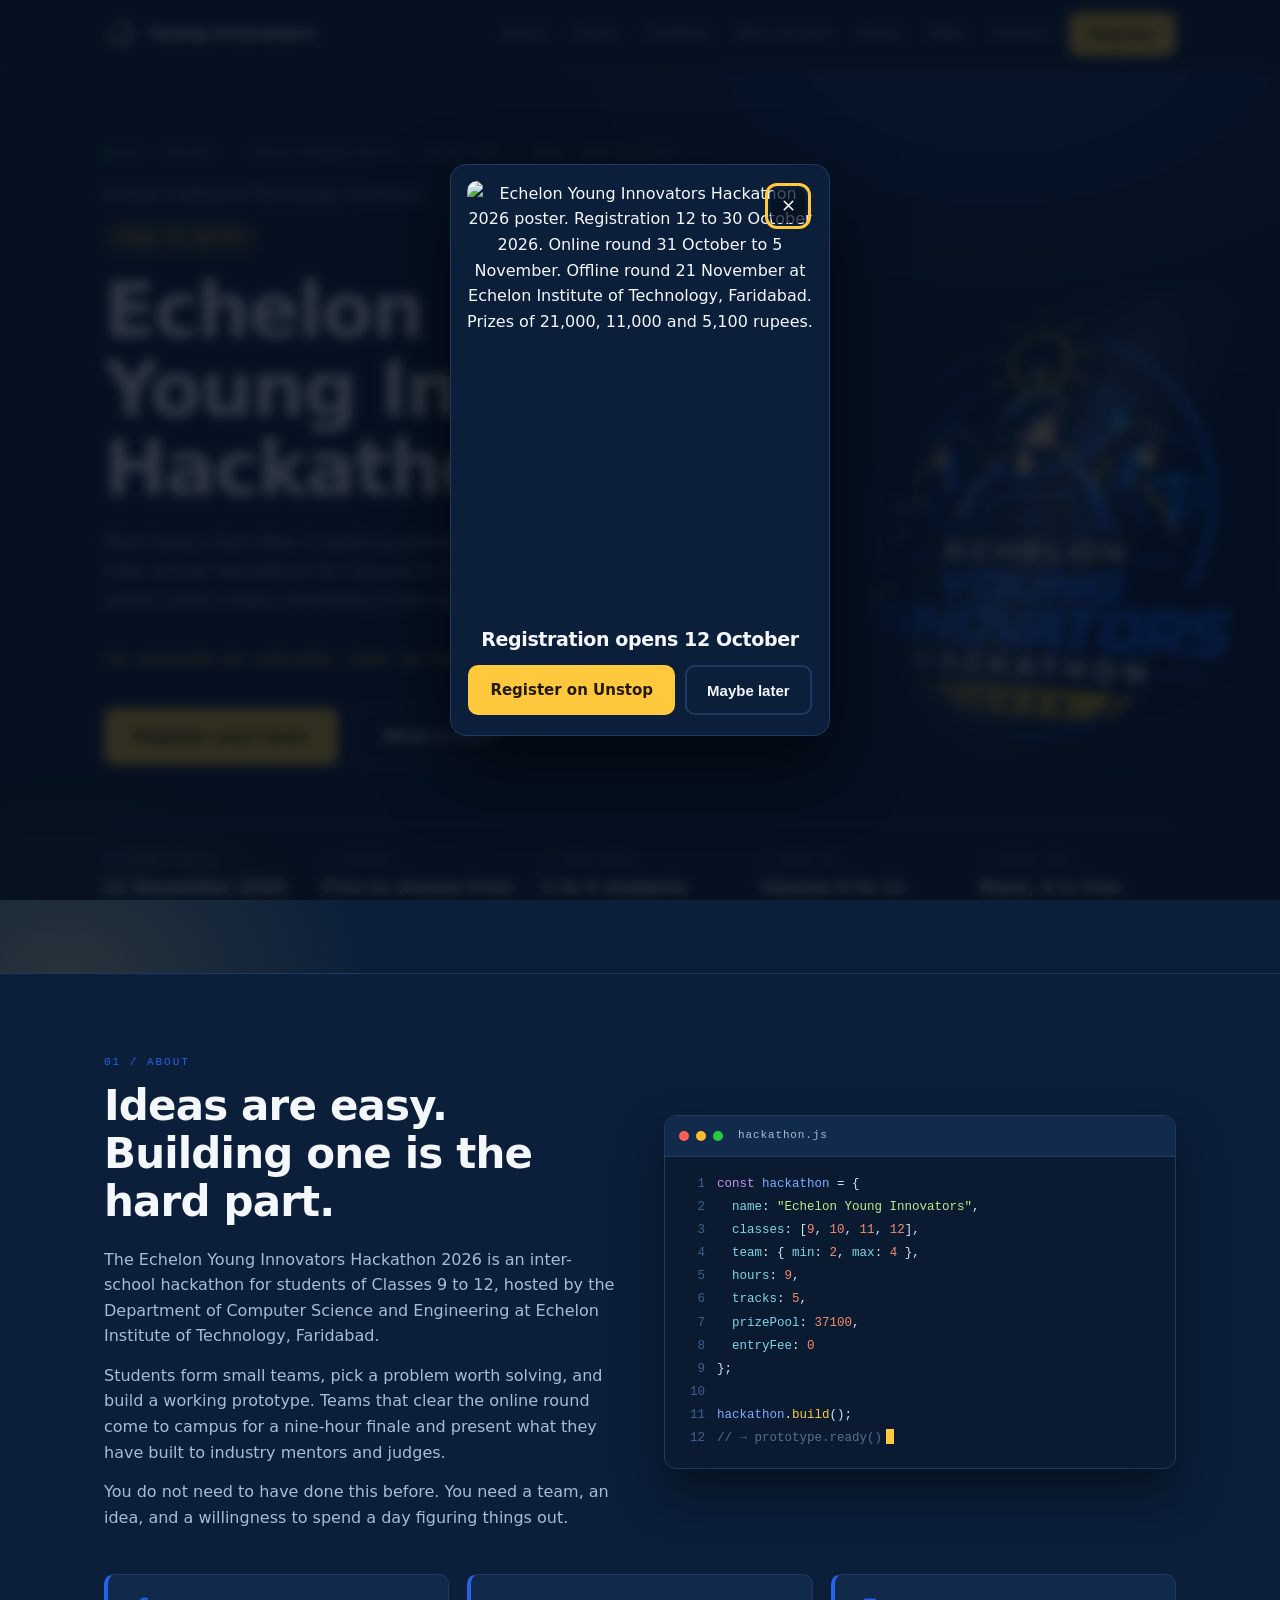
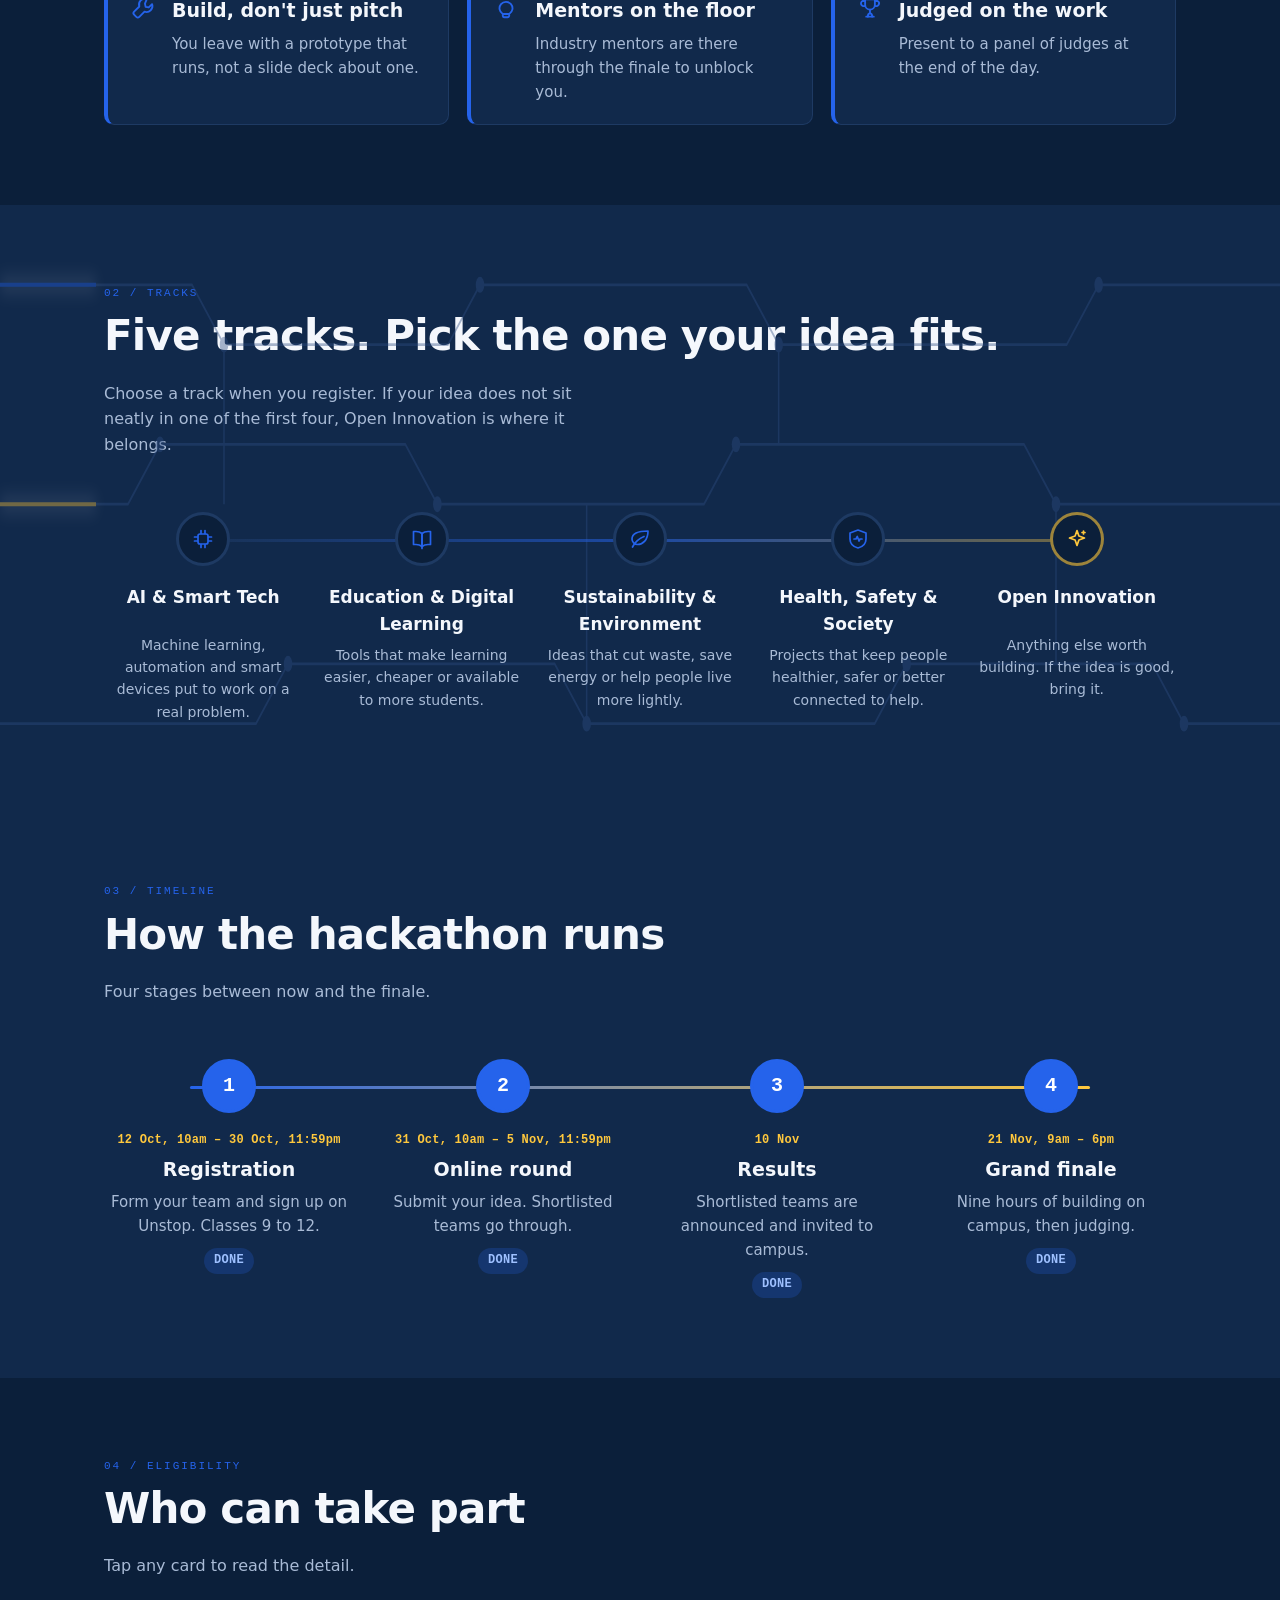
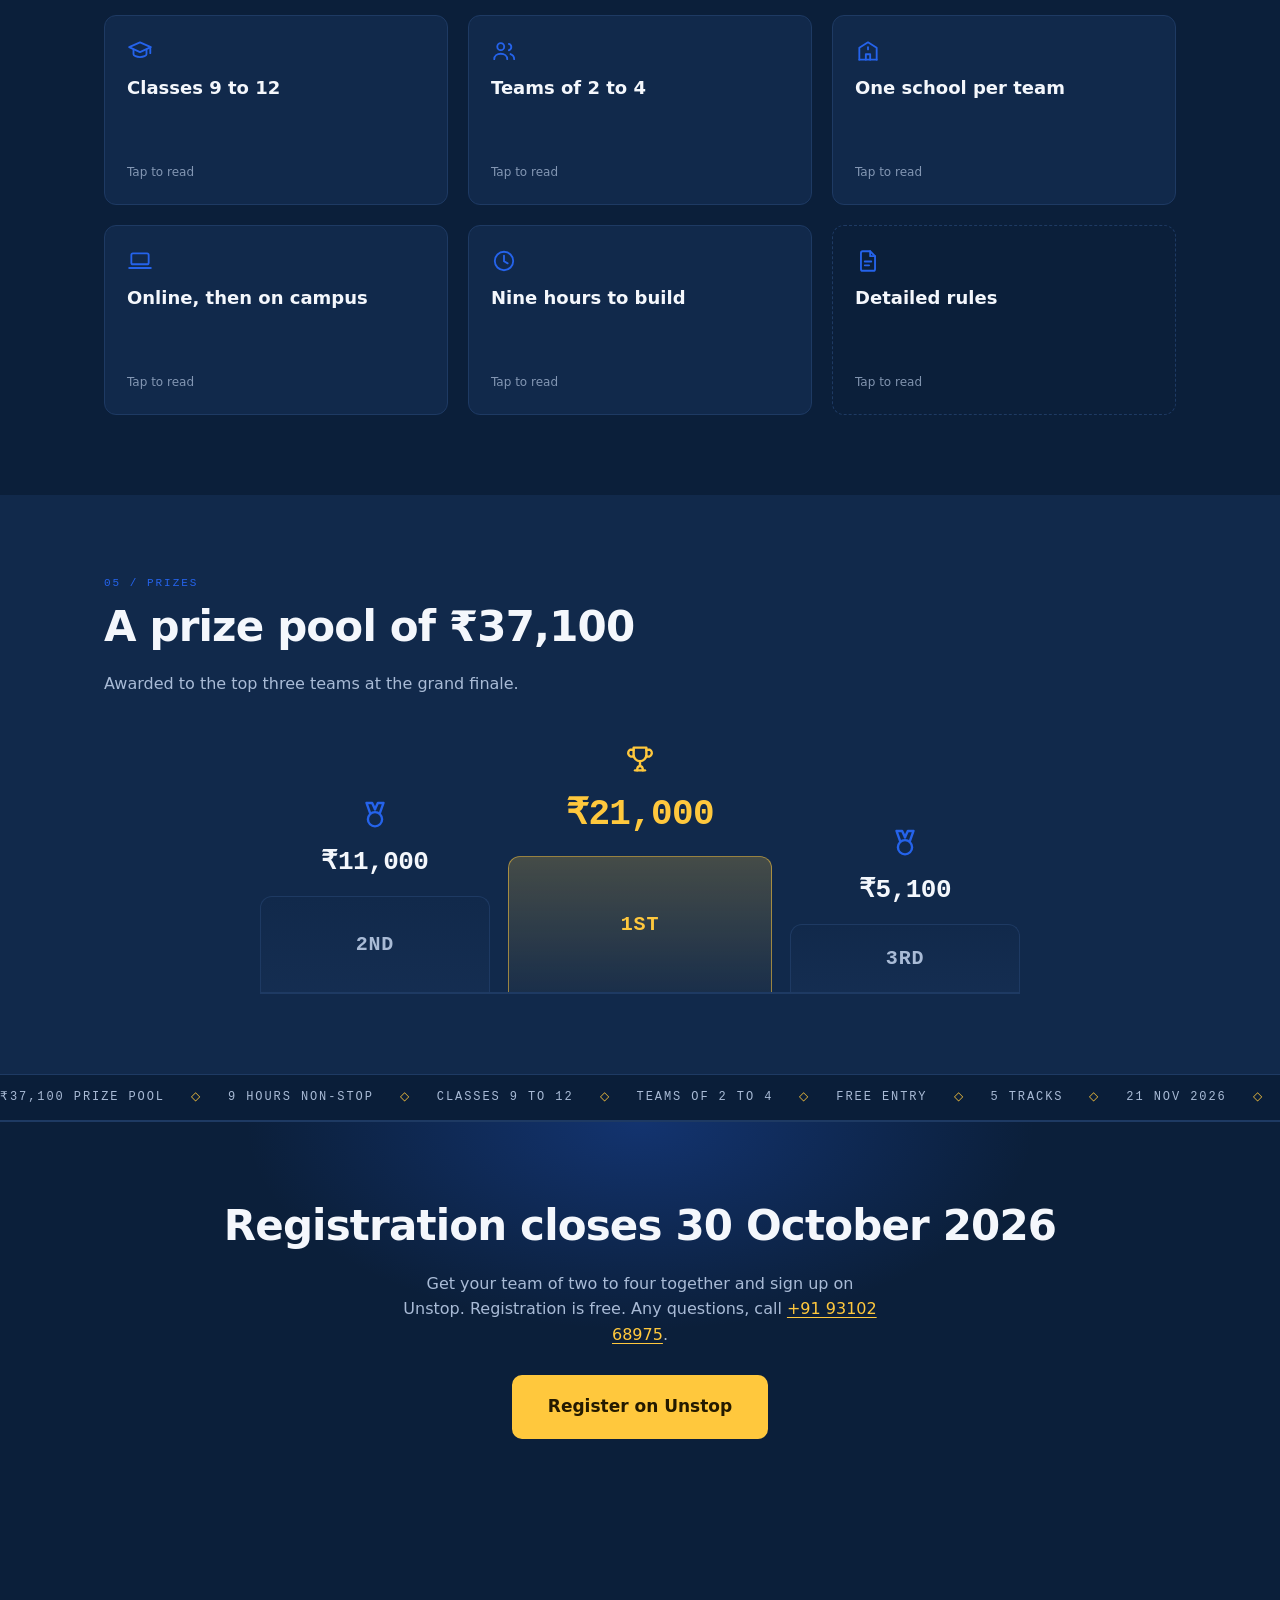
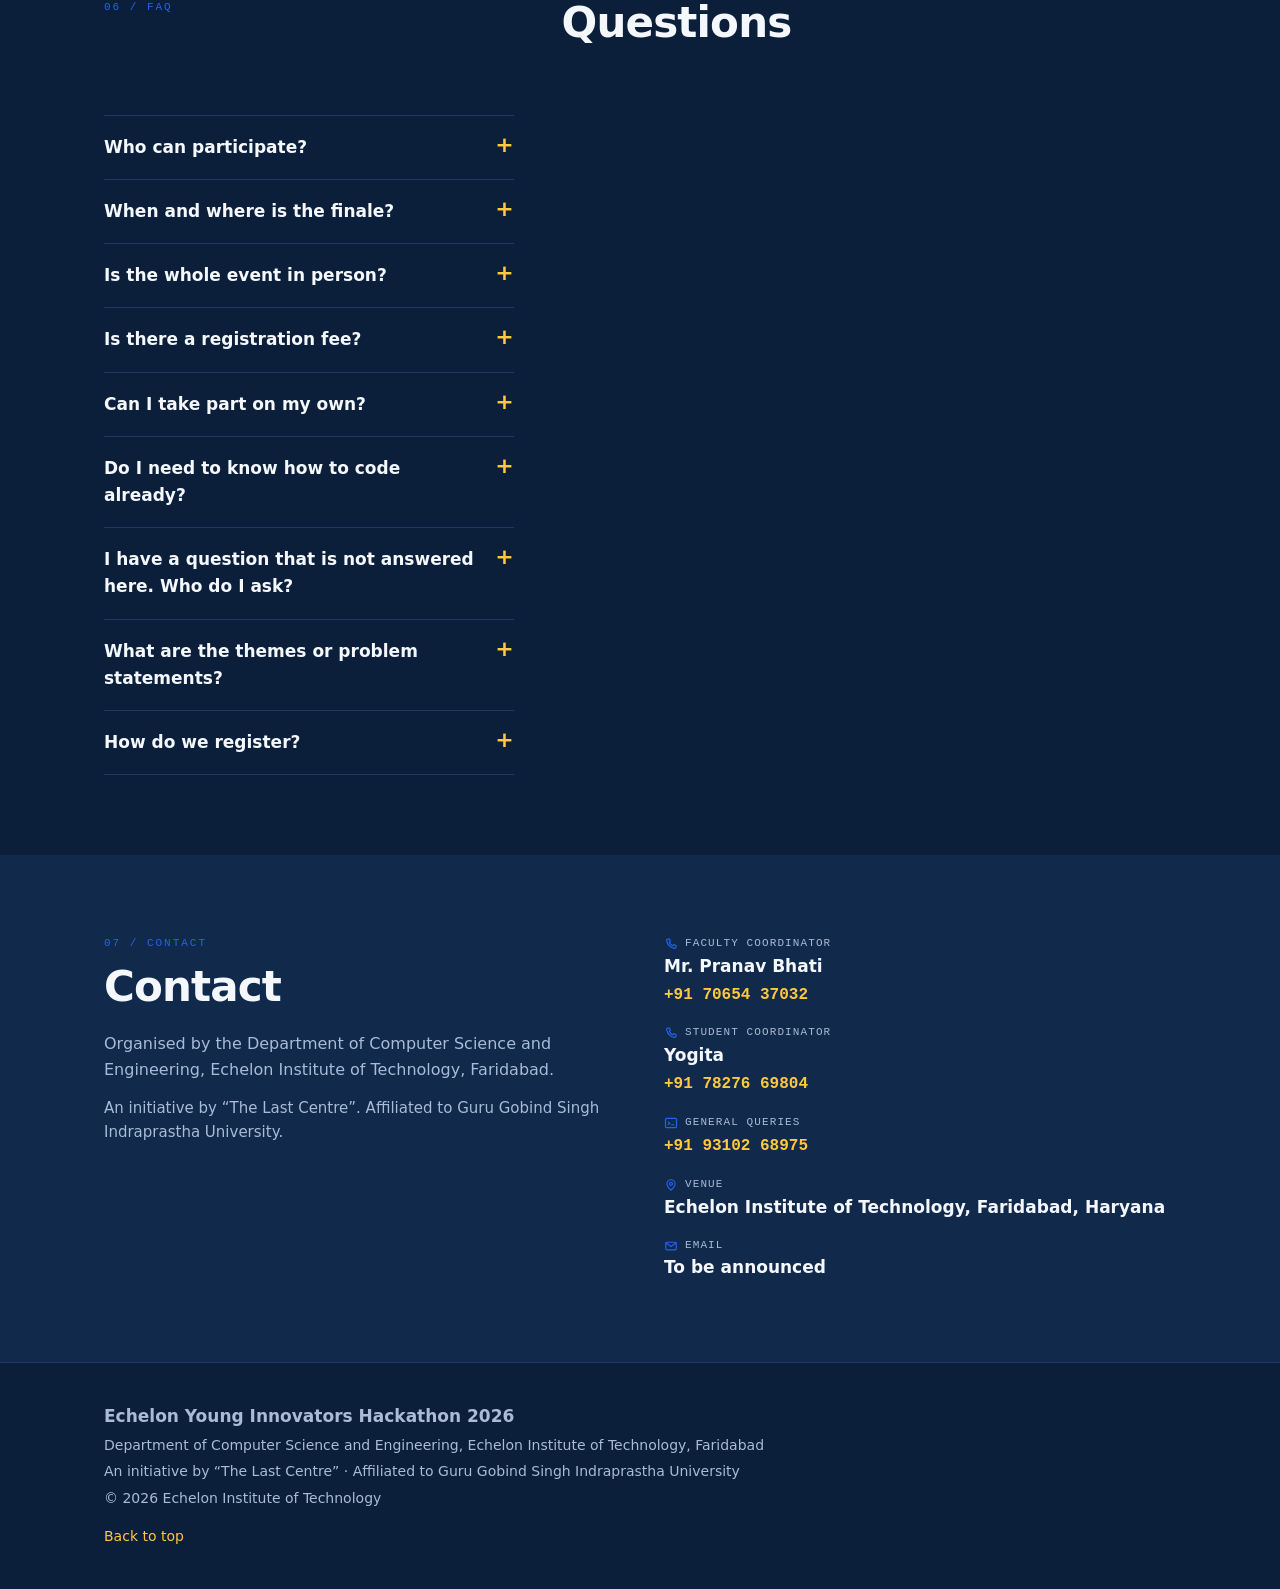
==== commit 380b5cd5: "Replace boot screen with a poster popup after two seconds" ====
--- a/index.html
+++ b/index.html
@@ -18,41 +18,31 @@
 <body>
 
 <!-- ============================================================
-     BOOT SEQUENCE
-
-     A short start-up screen shown once a day per visitor. It is
-     hidden in the stylesheet by default and only shown by
-     script.js, so if the script fails it can never block the site.
-     Any key, any click, or Escape skips it, and it clears itself
-     after a few seconds on its own.
+     POSTER POPUP
+
+     Appears two seconds after the page has loaded, so visitors see
+     the site first. Hidden in the stylesheet by default and only
+     shown by script.js, so a failed script can never leave a dead
+     overlay covering the site.
      ============================================================ -->
-<div class="boot" id="boot" role="dialog" aria-modal="true" aria-label="Loading the hackathon site" hidden>
-  <div class="boot-inner">
-
-    <!-- The poster appears once the sequence finishes, as the thing
-         that was being loaded. Decorative here: everything it says
-         also appears as real text on the page itself. -->
-    <div class="boot-poster" id="boot-poster" aria-hidden="true">
-      <img src="images/poster.jpg" width="800" height="1000" alt="">
-    </div>
-
-    <div class="boot-col">
-      <pre class="boot-log" id="boot-log" aria-hidden="true"></pre>
-
-      <div class="boot-bar" aria-hidden="true"><span class="boot-bar-fill" id="boot-fill"></span></div>
-
-      <div class="boot-reveal" id="boot-reveal">
-      <p class="boot-eyebrow">ECHELON INSTITUTE OF TECHNOLOGY</p>
-      <p class="boot-title">Young Innovators<br>Hackathon 2026</p>
-      <div class="boot-actions">
-        <button class="btn" type="button" id="boot-enter">Enter site</button>
-        <a class="btn btn-outline"
-           href="https://unstop.com/p/echelon-young-innovators-hackathon-2026-echelon-institute-of-technology-1768767"
-           target="_blank" rel="noopener noreferrer">Register now</a>
-      </div>
-      </div>
-
-      <p class="boot-hint">Press any key, or click anywhere, to skip</p>
+<div class="promo" id="promo" role="dialog" aria-modal="true" aria-labelledby="promo-title" hidden>
+  <div class="promo-card">
+    <button class="promo-close" id="promo-close" type="button" aria-label="Close">
+      <svg viewBox="0 0 24 24" aria-hidden="true"><path d="M6 6l12 12M18 6L6 18"/></svg>
+    </button>
+
+    <img class="promo-img" src="images/poster.jpg" width="800" height="1000"
+         alt="Echelon Young Innovators Hackathon 2026 poster. Registration 12 to 30 October 2026.
+              Online round 31 October to 5 November. Offline round 21 November at Echelon Institute
+              of Technology, Faridabad. Prizes of 21,000, 11,000 and 5,100 rupees.">
+
+    <h2 class="promo-title" id="promo-title">Registration opens 12 October</h2>
+
+    <div class="promo-actions">
+      <a class="btn"
+         href="https://unstop.com/p/echelon-young-innovators-hackathon-2026-echelon-institute-of-technology-1768767"
+         target="_blank" rel="noopener noreferrer">Register on Unstop</a>
+      <button class="btn btn-outline" type="button" id="promo-dismiss">Maybe later</button>
     </div>
   </div>
 </div>
--- a/style.css
+++ b/style.css
@@ -76,9 +76,9 @@
 
 body > * { position: relative; z-index: 1; }
 
-/* While the boot screen is up, the page behind must not scroll */
-html.boot-open,
-html.boot-open body { overflow: hidden; }
+/* While the popup is up, the page behind must not scroll */
+html.promo-open,
+html.promo-open body { overflow: hidden; }
 
 body {
   background-color: var(--navy);
@@ -1256,12 +1256,12 @@
 }
 
 
-/* --- Boot sequence ---
+/* --- Poster popup ---
    Hidden unless script.js removes the hidden attribute, so a failed
    script leaves the site perfectly usable rather than covered. */
-.boot[hidden] { display: none; }
-
-.boot {
+.promo[hidden] { display: none; }
+
+.promo {
   position: fixed;
   inset: 0;
   z-index: 200;
@@ -1269,144 +1269,95 @@
   align-items: center;
   justify-content: center;
   padding: 24px;
-  background:
-    radial-gradient(60rem 40rem at 50% 30%, rgba(37, 99, 235, 0.22), transparent 70%),
-    #07152A;
-  transition: opacity 0.5s ease-out, visibility 0.5s;
-}
-
-/* Added by script.js to fade the whole thing away */
-.boot.is-done {
+  background: rgba(5, 14, 28, 0.82);
+  backdrop-filter: blur(6px);
   opacity: 0;
-  visibility: hidden;
-}
-
-.boot-inner {
-  display: flex;
-  align-items: center;
-  gap: 42px;
+  transition: opacity 0.35s ease-out;
+}
+
+.promo.is-open { opacity: 1; }
+
+.promo-card {
+  position: relative;
   width: 100%;
-  max-width: 900px;
-  font-family: var(--mono);
-}
-
-.boot-col { flex: 1 1 420px; min-width: 0; }
-
-/* The poster. It arrives after the log has printed, as though it
-   were the thing being loaded. */
-.boot-poster {
-  flex: 0 0 236px;
-  opacity: 0;
-  transform: translateY(18px) scale(0.96);
-  transition: opacity 0.6s ease-out,
-              transform 0.6s cubic-bezier(0.2, 0.75, 0.25, 1);
-}
-
-.boot.is-ready .boot-poster {
-  opacity: 1;
-  transform: none;
-}
-
-.boot-poster img {
+  max-width: 380px;
+  max-height: calc(100vh - 48px);
+  overflow-y: auto;
+  padding: 16px 16px 20px;
+  border-radius: 16px;
+  border: 1px solid var(--navy-line);
+  background-color: var(--navy);
+  box-shadow: 0 30px 70px rgba(0, 0, 0, 0.6);
+  transform: translateY(18px) scale(0.97);
+  transition: transform 0.4s cubic-bezier(0.2, 0.75, 0.25, 1);
+  text-align: center;
+}
+
+.promo.is-open .promo-card { transform: none; }
+
+.promo-img {
   display: block;
   width: 100%;
   height: auto;
   border-radius: 10px;
-  border: 1px solid rgba(127, 166, 240, 0.28);
-  box-shadow: 0 26px 54px rgba(0, 0, 0, 0.55);
-}
-
-.boot-log {
-  margin: 0 0 18px;
-  min-height: 132px;          /* reserved, so nothing jumps as lines appear */
-  font-size: 13px;
-  line-height: 1.75;
-  color: #7FA6F0;
-  white-space: pre-wrap;
-}
-
-.boot-log b { color: var(--yellow); font-weight: 600; }
-.boot-log u { color: #38D98A; text-decoration: none; }
-
-/* The loading bar */
-.boot-bar {
-  height: 3px;
-  border-radius: 3px;
-  background-color: rgba(127, 166, 240, 0.18);
-  overflow: hidden;
-}
-
-.boot-bar-fill {
-  display: block;
-  width: 0;
-  height: 100%;
-  border-radius: 3px;
-  background: linear-gradient(90deg, var(--blue), var(--yellow));
-  transition: width 5.2s cubic-bezier(0.25, 0.6, 0.35, 1);
-}
-
-/* The identity and buttons, revealed once loading finishes */
-.boot-reveal {
-  margin-top: 26px;
-  opacity: 0;
-  transform: translateY(14px);
-  transition: opacity 0.5s ease-out, transform 0.5s cubic-bezier(0.2, 0.75, 0.25, 1);
-}
-
-.boot.is-ready .boot-reveal {
-  opacity: 1;
-  transform: none;
-}
-
-.boot-eyebrow {
-  font-size: 11px;
-  letter-spacing: 0.16em;
-  color: var(--yellow);
-  margin-bottom: 10px;
-}
-
-.boot-title {
-  font-family: inherit;
-  font-size: clamp(22px, 4.4vw, 32px);
-  font-weight: 700;
-  line-height: 1.25;
-  letter-spacing: -0.01em;
-  color: #fff;
-  margin-bottom: 22px;
-}
-
-.boot-actions {
+}
+
+.promo-title {
+  font-size: 19px;
+  margin: 16px 0 14px;
+}
+
+.promo-actions {
   display: flex;
   flex-wrap: wrap;
-  gap: 12px;
-}
-
-.boot-hint {
-  margin-top: 22px;
-  font-size: 11px;
-  letter-spacing: 0.12em;
-  color: #5A7BAA;
-}
-
-/* Nothing animates for anyone who asked for less motion. script.js
-   also shortens the whole sequence for them. */
-@media (max-width: 760px) {
-  .boot-inner {
-    flex-direction: column;
-    align-items: flex-start;
-    gap: 22px;
-  }
-
-  .boot-poster { flex: 0 0 auto; width: 128px; }
-
-  .boot-log { min-height: 108px; font-size: 11.5px; }
-}
-
+  justify-content: center;
+  gap: 10px;
+}
+
+.promo-actions .btn { padding: 11px 20px; font-size: 15px; }
+
+/* Close button, sitting over the top corner of the poster */
+.promo-close {
+  position: absolute;
+  top: 24px;
+  right: 24px;
+  z-index: 1;
+  display: flex;
+  align-items: center;
+  justify-content: center;
+  width: 34px;
+  height: 34px;
+  padding: 0;
+  border: 0;
+  border-radius: 50%;
+  background-color: rgba(5, 14, 28, 0.72);
+  color: #fff;
+  cursor: pointer;
+  transition: background-color 0.2s;
+}
+
+.promo-close:hover { background-color: var(--flame, #D23F3F); }
+
+.promo-close svg {
+  width: 17px;
+  height: 17px;
+  fill: none;
+  stroke: currentColor;
+  stroke-width: 2.2;
+  stroke-linecap: round;
+}
+
+@media (max-width: 700px) {
+  .promo { padding: 16px; }
+  .promo-card { max-width: 320px; }
+  .promo-close { top: 20px; right: 20px; }
+}
+
+/* No sliding or fading for anyone who asked for less motion.
+   The popup still appears; it is content, not decoration. */
 @media (prefers-reduced-motion: reduce) {
-  .boot,
-  .boot-bar-fill,
-  .boot-poster,
-  .boot-reveal { transition: none; }
+  .promo,
+  .promo-card { transition: none; }
 }
 
 /* =========== 13. MOBILE ADJUSTMENTS =================
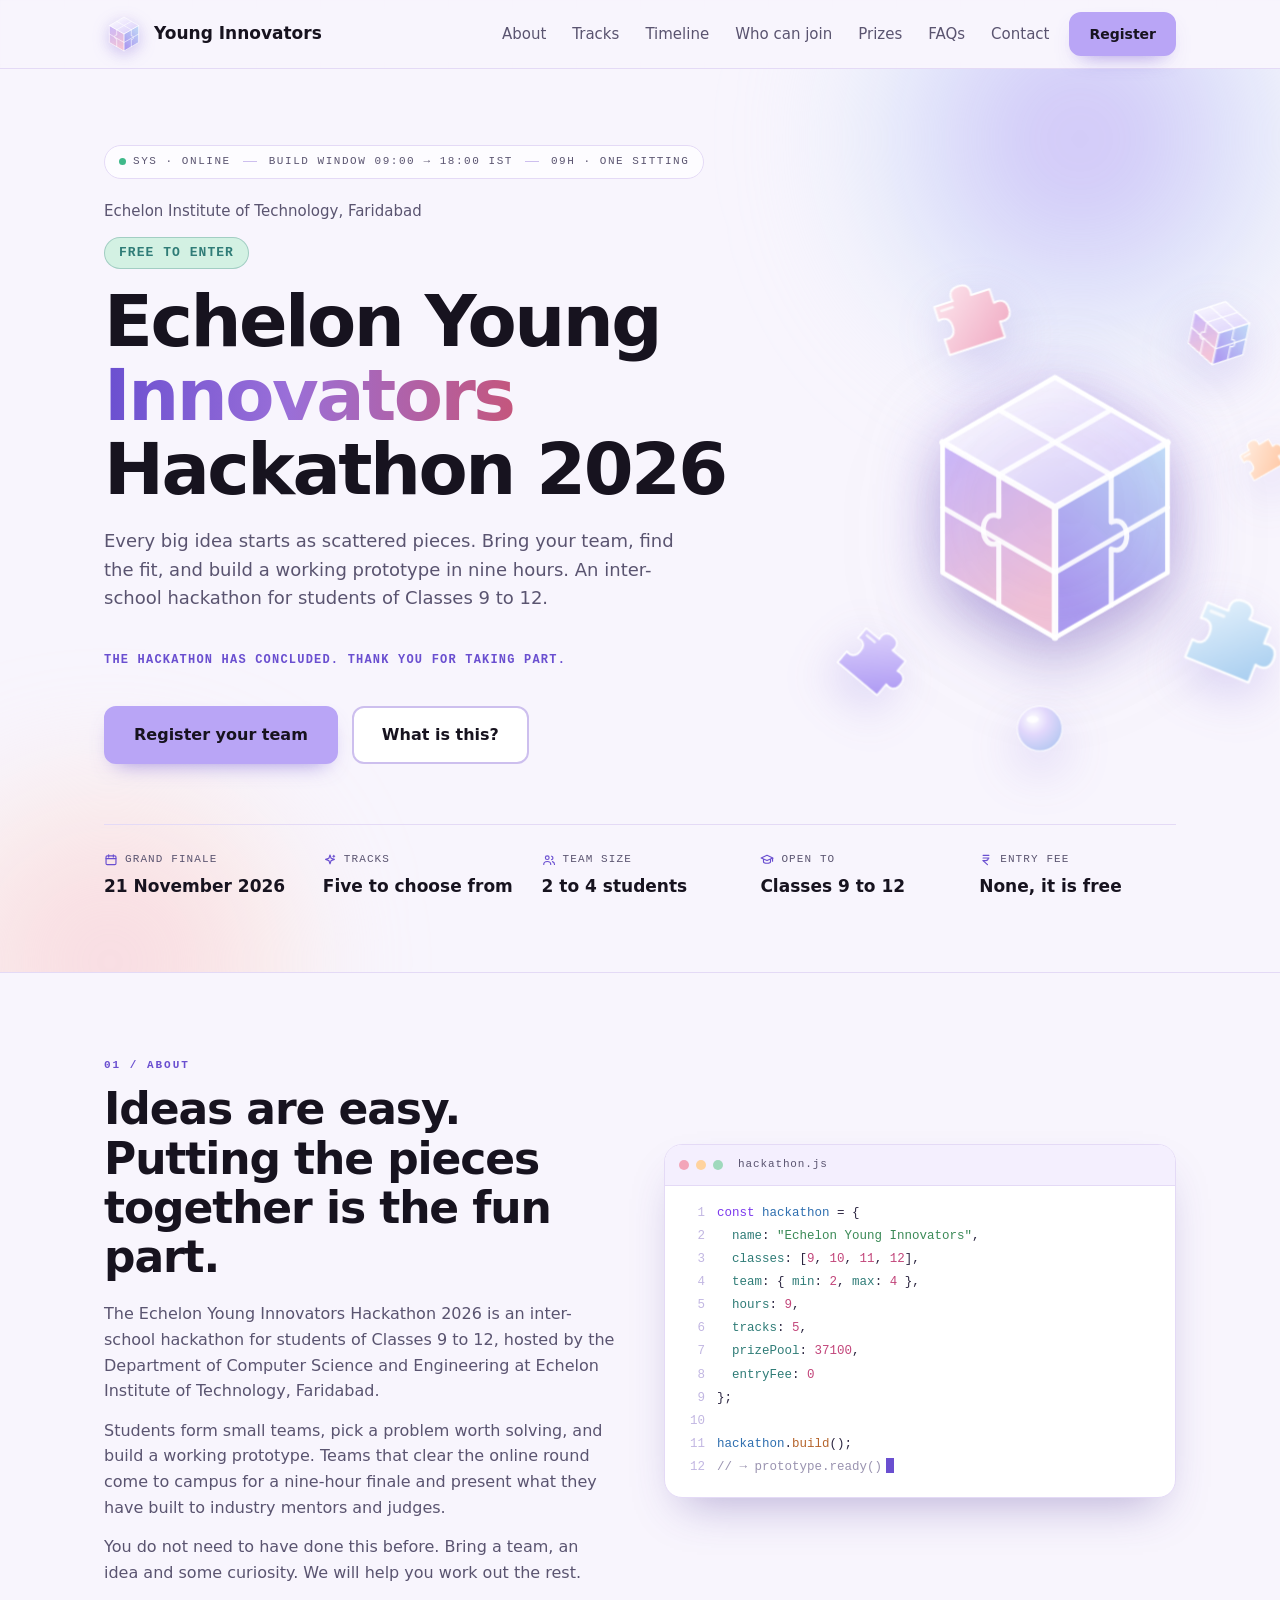
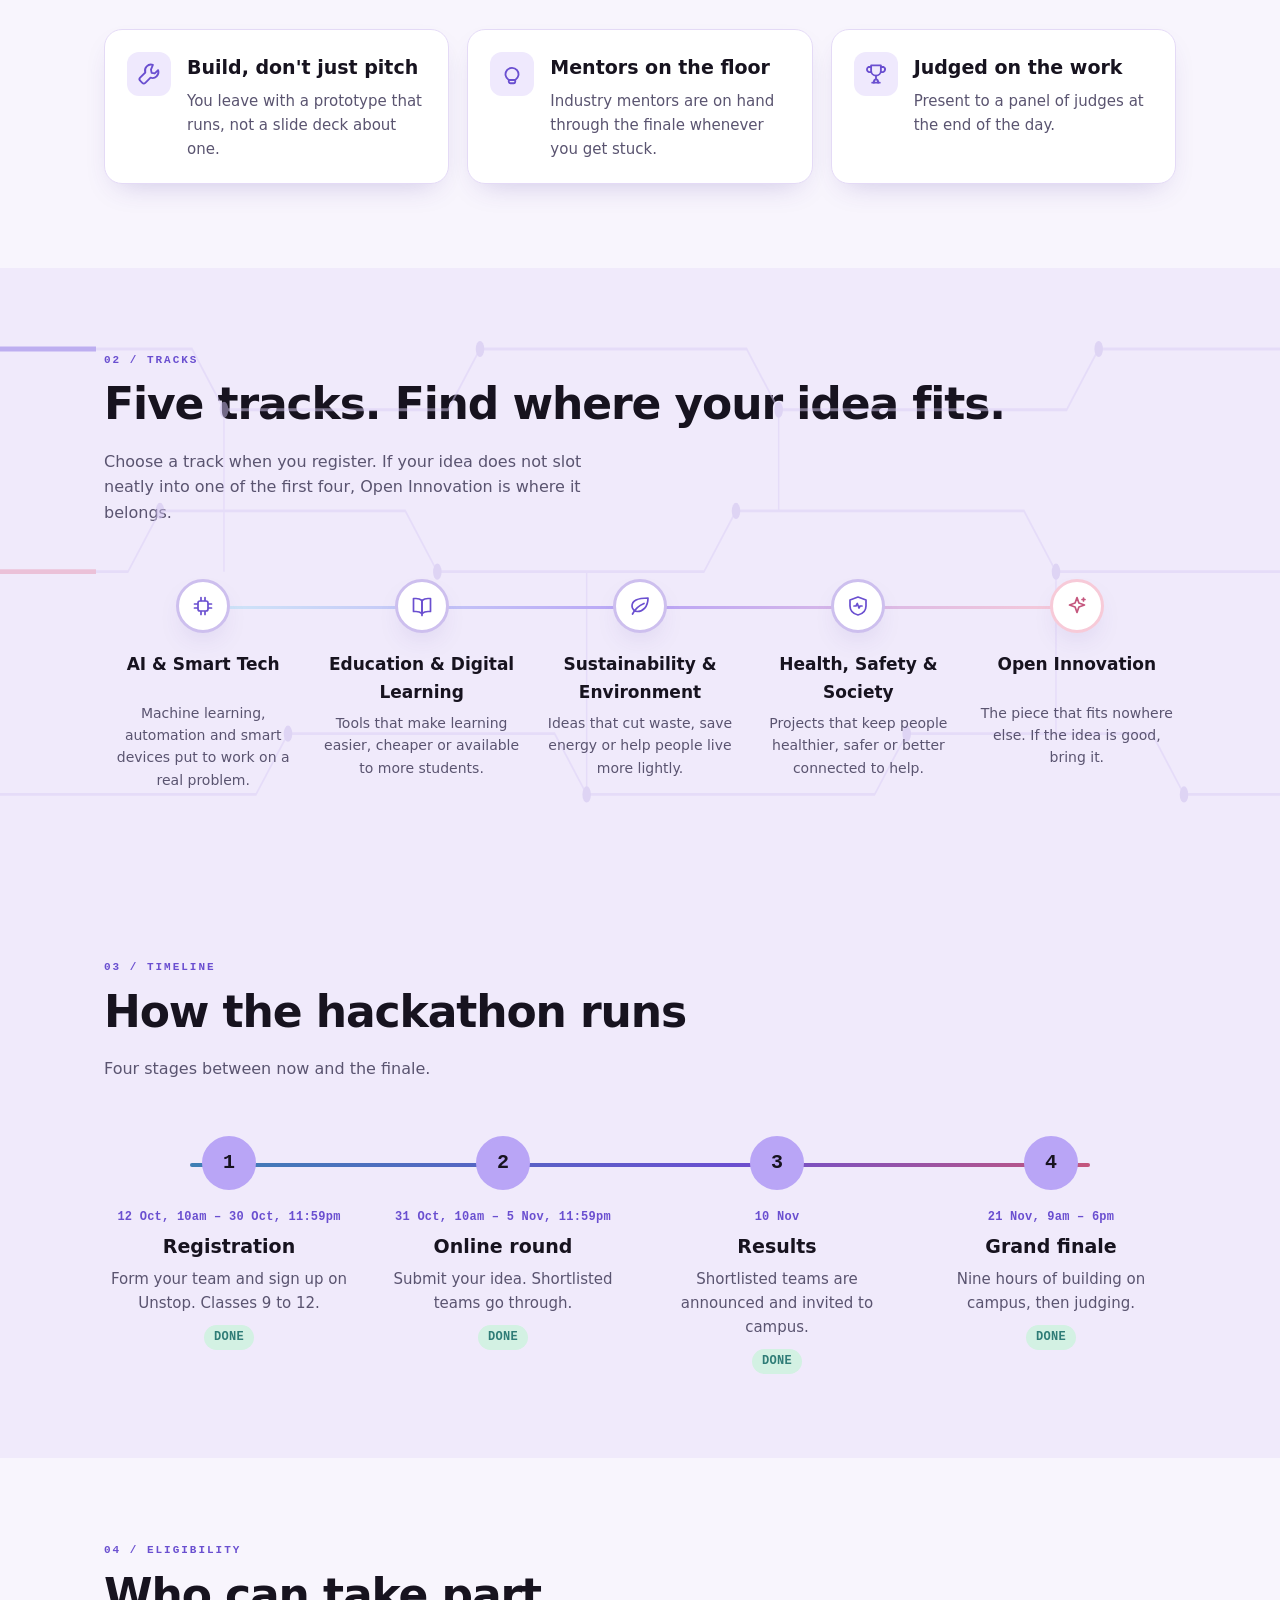
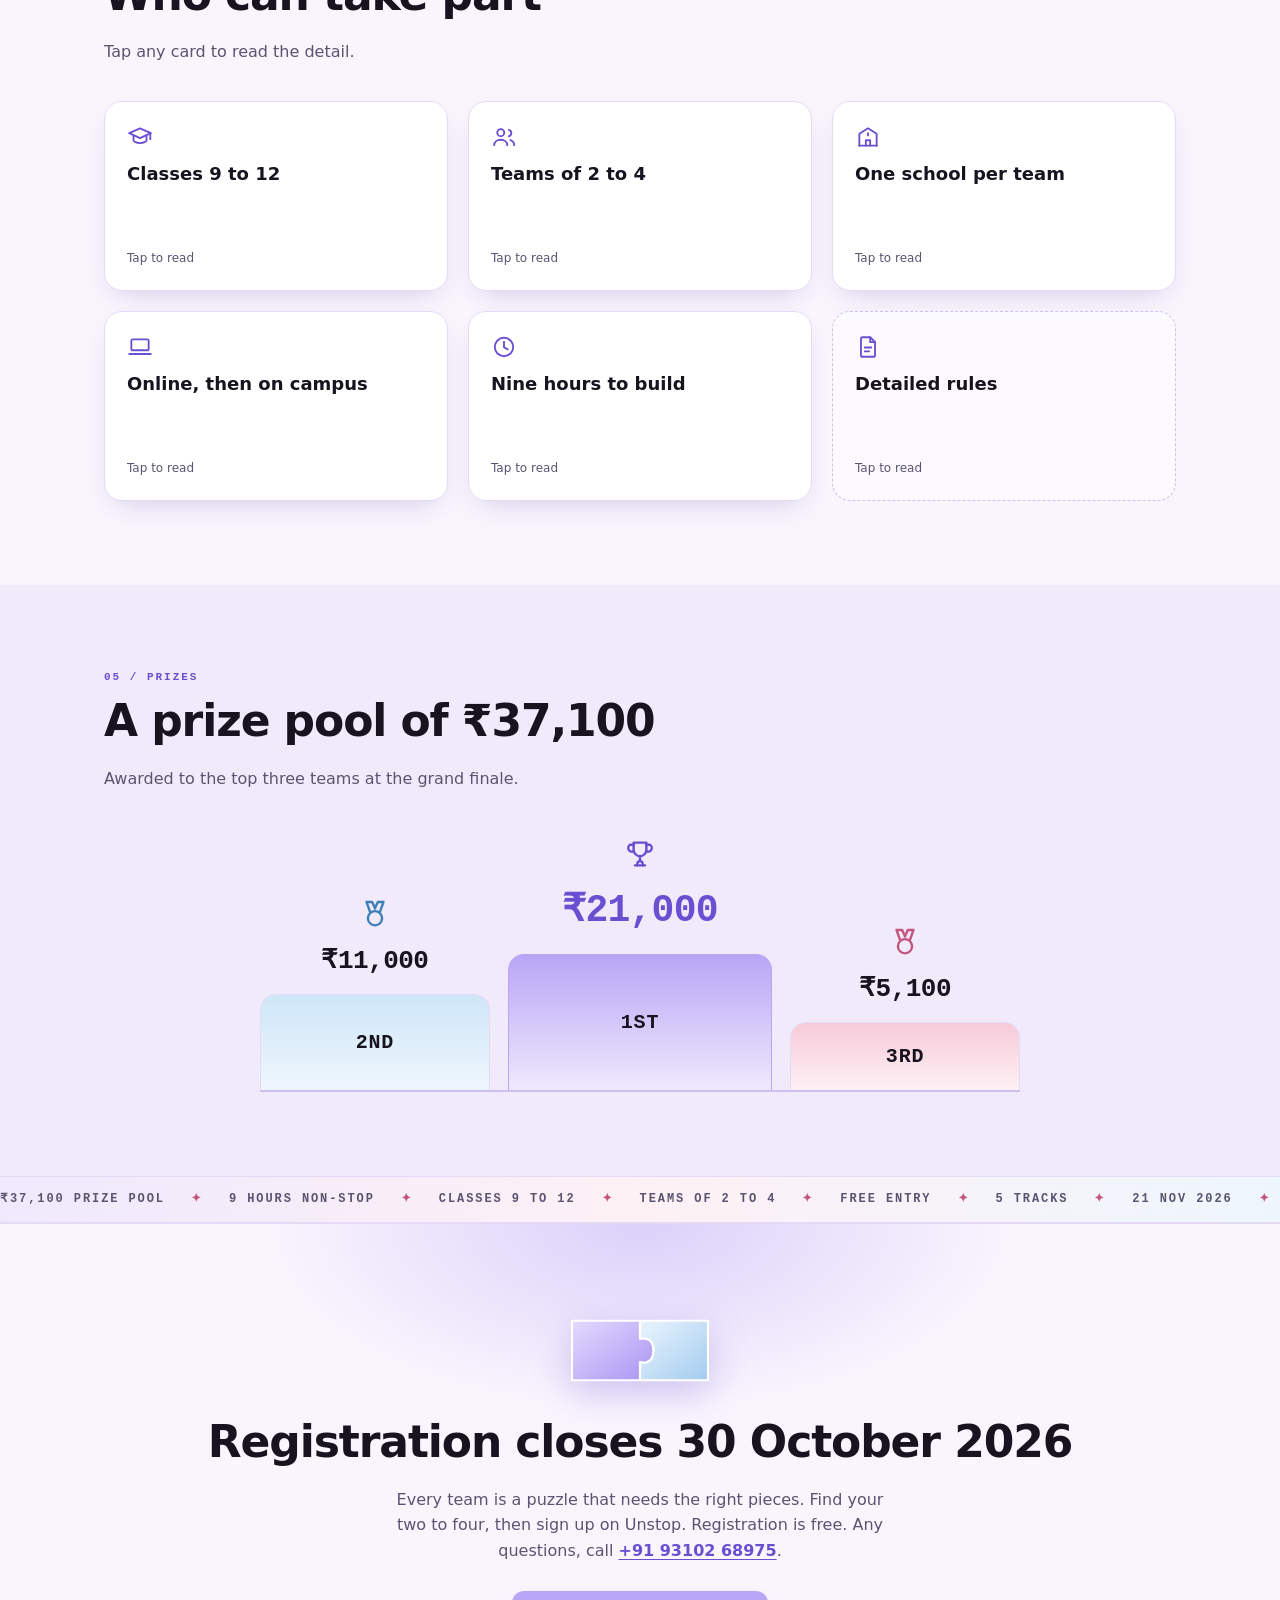
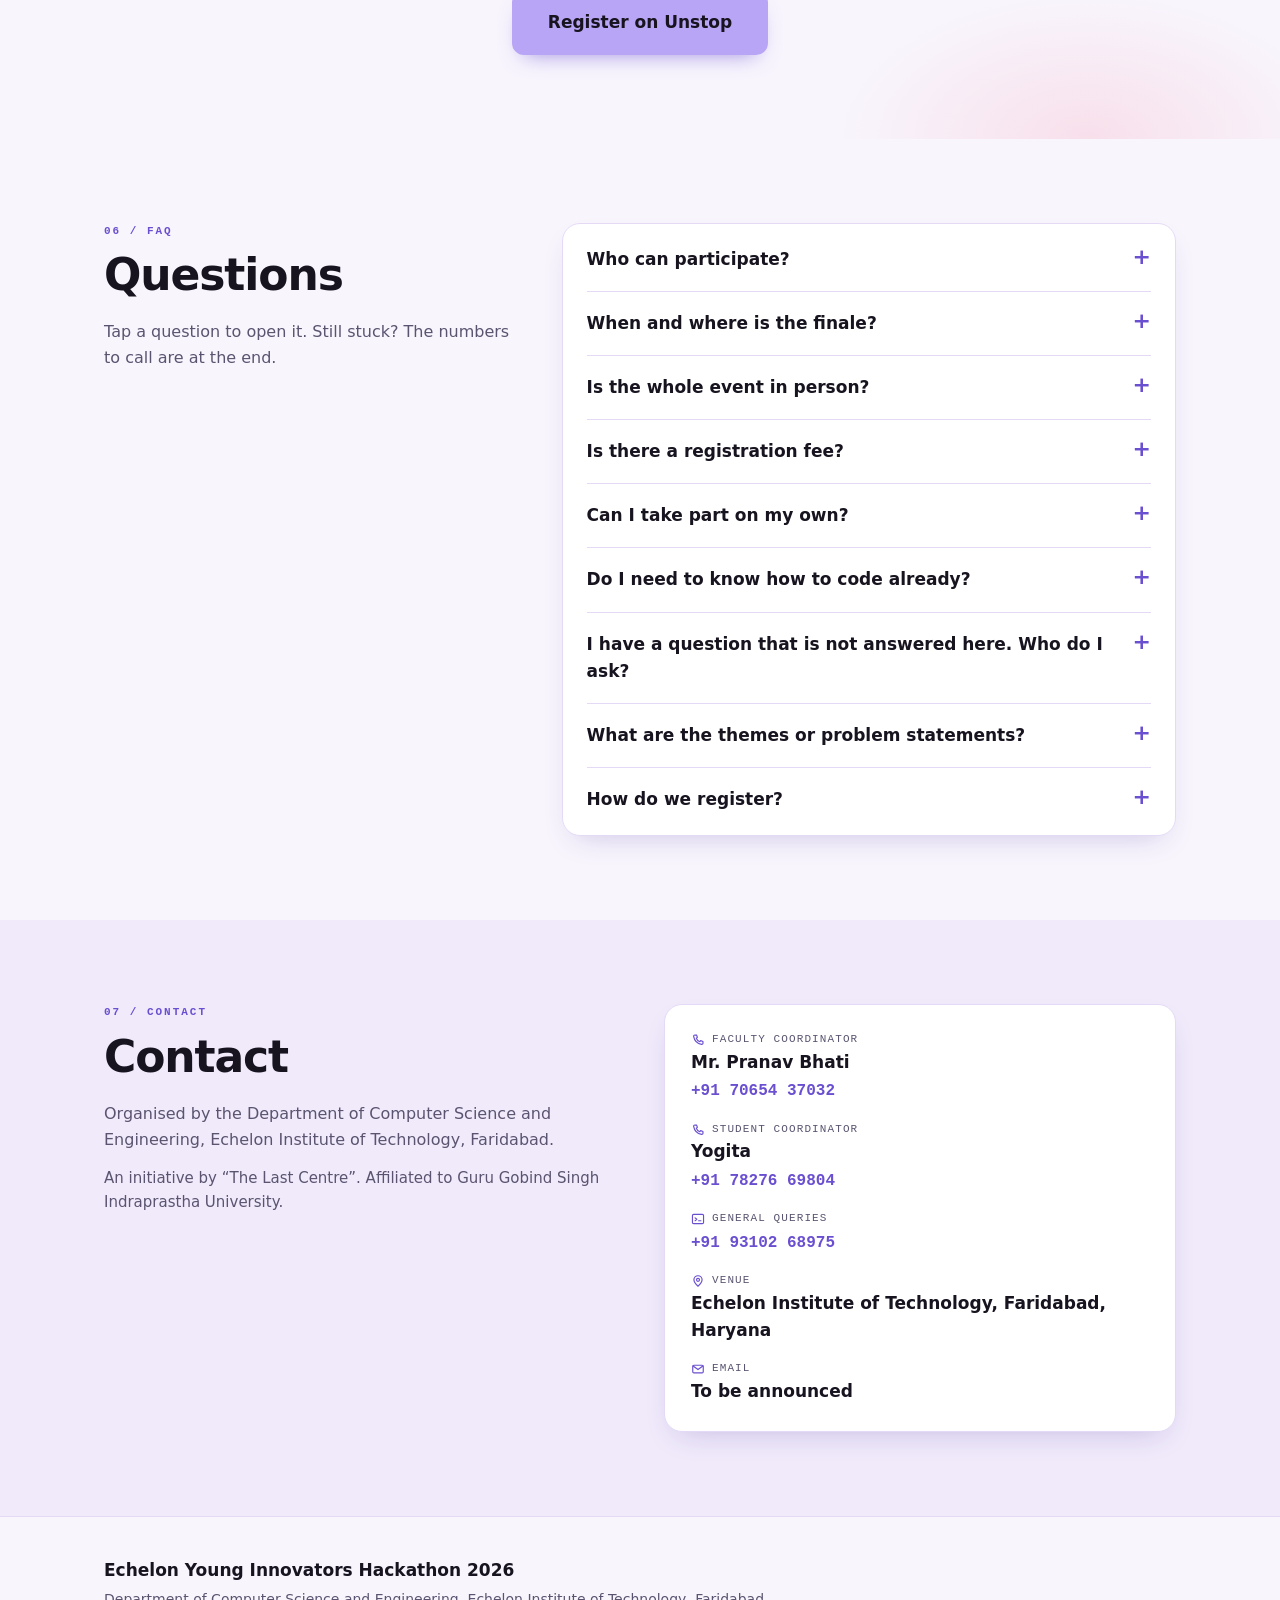
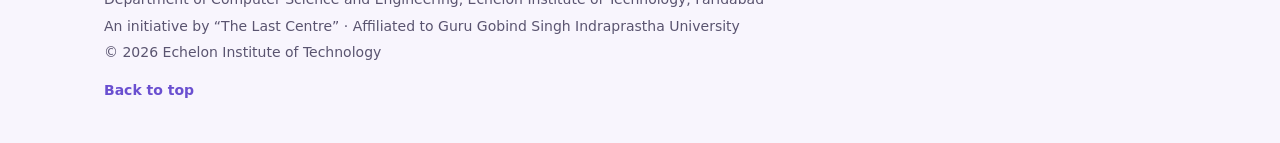
==== commit b12c61f6: "Pastel redesign" ====
--- a/index.html
+++ b/index.html
@@ -5,7 +5,7 @@
   <meta name="viewport" content="width=device-width, initial-scale=1.0">
   <title>Echelon Young Innovators Hackathon 2026</title>
   <meta name="description" content="An inter-school hackathon for students of Classes 9 to 12, by the Department of Computer Science and Engineering, Echelon Institute of Technology, Faridabad. Grand finale 21 November 2026.">
-  <meta name="theme-color" content="#0B1F3A">
+  <meta name="theme-color" content="#F8F5FD">
 
   <!-- Browser tab icon. The SVG is used where supported, the PNG
        is the fallback and is also what iPhones use on the home screen. -->
@@ -56,6 +56,84 @@
      ============================================================ -->
 <div class="cursor-ring" id="cursor-ring" aria-hidden="true"></div>
 <div class="cursor-dot" id="cursor-dot" aria-hidden="true"></div>
+
+<!-- ============================================================
+     GLASS SHAPES AND GRADIENTS
+
+     The puzzle cube (logo and hero) and the loose puzzle pieces are
+     drawn once here and reused with <use href="#...">. This block
+     has zero size but is not display:none, because browsers will not
+     paint gradients that live in a hidden SVG.
+     ============================================================ -->
+<svg class="svg-defs" aria-hidden="true" focusable="false">
+  <defs>
+    <!-- Cube faces: lavender top, lavender-to-blush left, icy-to-periwinkle right -->
+    <linearGradient id="g-cube-top" x1="0" y1="0" x2="1" y2="1">
+      <stop offset="0" stop-color="#FFFFFF" stop-opacity="0.95"/>
+      <stop offset="1" stop-color="#D8CCFB" stop-opacity="0.9"/>
+    </linearGradient>
+    <linearGradient id="g-cube-left" x1="0" y1="0" x2="0.4" y2="1">
+      <stop offset="0" stop-color="#C6B3FA" stop-opacity="0.92"/>
+      <stop offset="1" stop-color="#F5C2D5" stop-opacity="0.9"/>
+    </linearGradient>
+    <linearGradient id="g-cube-right" x1="1" y1="0" x2="0.5" y2="1">
+      <stop offset="0" stop-color="#BFDDF7" stop-opacity="0.92"/>
+      <stop offset="1" stop-color="#A897F0" stop-opacity="0.9"/>
+    </linearGradient>
+
+    <!-- Loose pieces -->
+    <linearGradient id="g-lav" x1="0" y1="0" x2="1" y2="1">
+      <stop offset="0" stop-color="#E4DAFD"/><stop offset="1" stop-color="#A994F3"/>
+    </linearGradient>
+    <linearGradient id="g-icy" x1="0" y1="0" x2="1" y2="1">
+      <stop offset="0" stop-color="#EAF5FD"/><stop offset="1" stop-color="#A3CBEF"/>
+    </linearGradient>
+    <linearGradient id="g-blush" x1="0" y1="0" x2="1" y2="1">
+      <stop offset="0" stop-color="#FDE8EF"/><stop offset="1" stop-color="#F0A9C2"/>
+    </linearGradient>
+    <linearGradient id="g-peach" x1="0" y1="0" x2="1" y2="1">
+      <stop offset="0" stop-color="#FFF0E5"/><stop offset="1" stop-color="#FFC7A3"/>
+    </linearGradient>
+    <linearGradient id="g-mint" x1="0" y1="0" x2="1" y2="1">
+      <stop offset="0" stop-color="#EFFBF5"/><stop offset="1" stop-color="#A9DFC6"/>
+    </linearGradient>
+    <radialGradient id="g-orb" cx="0.35" cy="0.3" r="0.75">
+      <stop offset="0" stop-color="#FFFFFF"/>
+      <stop offset="0.45" stop-color="#E2D8FC"/>
+      <stop offset="1" stop-color="#B8C9F2"/>
+    </radialGradient>
+
+    <!-- The glass puzzle cube -->
+    <symbol id="cube" viewBox="0 0 100 104">
+      <path d="M12 30 L50 52 L50 96 L12 74 Z" fill="url(#g-cube-left)"/>
+      <path d="M50 52 L88 30 L88 74 L50 96 Z" fill="url(#g-cube-right)"/>
+      <path d="M50 8 L88 30 L50 52 L12 30 Z" fill="url(#g-cube-top)"/>
+      <!-- Jigsaw seams -->
+      <g fill="none" stroke="#FFFFFF" stroke-width="1.7" stroke-linecap="round"
+         stroke-linejoin="round" stroke-opacity="0.9">
+        <path d="M31 41 V55 C24 52 24 67 31 64 V85"/>
+        <path d="M69 41 V57 C76 54 76 69 69 66 V85"/>
+        <path d="M12 52 L50 74 L88 52"/>
+        <path d="M31 19 L69 41"/>
+        <path d="M69 19 L31 41"/>
+      </g>
+      <!-- Outline and a bright front edge, where glass catches the light -->
+      <path d="M50 8 L88 30 L88 74 L50 96 L12 74 L12 30 Z" fill="none"
+            stroke="#FFFFFF" stroke-width="1.6" stroke-linejoin="round"/>
+      <path d="M12 30 L50 52 L88 30 M50 52 V96" fill="none"
+            stroke="#FFFFFF" stroke-width="2.2" stroke-linecap="round" stroke-opacity="0.95"/>
+    </symbol>
+
+    <!-- A single puzzle piece. Its colour comes from the fill on <use>. -->
+    <symbol id="piece" viewBox="0 0 100 100">
+      <path d="M20 30 H40 C40 30 36 17 50 17 C64 17 60 30 60 30 H80 V45
+               C80 45 93 41 93 55 C93 69 80 65 80 65 V82 H20 V65
+               C20 65 32 69 32 55 C32 41 20 45 20 45 Z"
+            stroke="#FFFFFF" stroke-width="2" stroke-linejoin="round"/>
+      <path d="M26 36 H38" stroke="#FFFFFF" stroke-width="3" stroke-linecap="round" opacity="0.8"/>
+    </symbol>
+  </defs>
+</svg>
 
 <!-- ============================================================
      ICON SET
@@ -212,15 +290,10 @@
   <div class="container nav-inner">
 
     <a href="#home" class="logo">
-      <!-- The simple mark. Same shape as the browser tab icon in favicon.svg,
+      <!-- The glass puzzle cube. favicon.svg is the same drawing,
            so if you change one, change the other to match. -->
-      <svg class="logo-mark" viewBox="0 0 100 100" aria-hidden="true">
-        <circle cx="50" cy="50" r="30" fill="none" stroke="#FFFFFF"
-                stroke-opacity="0.22" stroke-width="9"/>
-        <circle cx="50" cy="50" r="30" fill="none" stroke="#FFFFFF" stroke-width="9"
-                stroke-linecap="round" stroke-dasharray="141.4 188.5"
-                transform="rotate(-90 50 50)"/>
-        <circle cx="20" cy="50" r="7" fill="#FFC83D"/>
+      <svg class="logo-mark" viewBox="0 0 100 104" aria-hidden="true">
+        <use href="#cube"></use>
       </svg>
       <span class="logo-text">Young Innovators</span>
     </a>
@@ -258,18 +331,59 @@
        ============================================================ -->
   <section class="hero" id="home">
 
-    <!-- Event badge. Shown large on a laptop beside the title, and
-         smaller above the title on a phone.
-         The wrapper provides the perspective that makes the tilt look
-         three dimensional rather than squashed. -->
-    <div class="hero-badge-stage" aria-hidden="true">
-      <!-- This inner box is what turns. The picture and the moving
-           highlight sit inside it so they rotate together. -->
-      <div class="hero-badge" id="hero-badge">
-        <img class="hero-badge-img" src="images/badge.jpg" width="900" height="900"
-             alt="Echelon Young Innovators Hackathon 2026 badge showing three students,
-                  a lightbulb and a laptop">
-        <span class="badge-sheen"></span>
+    <!-- Glass scene. A big puzzle cube with loose pieces floating
+         round it. Beside the title on a laptop, above it on a phone.
+         data-depth is how strongly each shape follows the pointer:
+         bigger numbers feel closer. --r is a resting angle, --dur
+         how long one float takes, --delay staggers them. -->
+    <div class="hero-scene" aria-hidden="true">
+      <div class="hero-scene-inner" id="hero-scene-inner">
+
+        <div class="shape shape-cube" data-depth="0.6">
+          <div class="shape-float" style="--r:0deg; --dur:10s;">
+            <svg viewBox="0 0 100 104"><use href="#cube"></use></svg>
+          </div>
+        </div>
+
+        <div class="shape shape-piece shape-p1" data-depth="1.6">
+          <div class="shape-float" style="--r:-18deg; --dur:8s; --delay:-2s;">
+            <svg viewBox="0 0 100 100"><use href="#piece" fill="url(#g-blush)"></use></svg>
+          </div>
+        </div>
+
+        <div class="shape shape-piece shape-p2" data-depth="2">
+          <div class="shape-float" style="--r:22deg; --dur:9s; --delay:-5s;">
+            <svg viewBox="0 0 100 100"><use href="#piece" fill="url(#g-icy)"></use></svg>
+          </div>
+        </div>
+
+        <div class="shape shape-piece shape-p3" data-depth="1.2">
+          <div class="shape-float" style="--r:40deg; --dur:11s; --delay:-1s;">
+            <svg viewBox="0 0 100 100"><use href="#piece" fill="url(#g-lav)"></use></svg>
+          </div>
+        </div>
+
+        <div class="shape shape-piece shape-p4" data-depth="2.4">
+          <div class="shape-float" style="--r:-30deg; --dur:7s; --delay:-3s;">
+            <svg viewBox="0 0 100 100"><use href="#piece" fill="url(#g-peach)"></use></svg>
+          </div>
+        </div>
+
+        <div class="shape shape-mini shape-m1" data-depth="1.8">
+          <div class="shape-float" style="--r:12deg; --dur:9.5s; --delay:-4s;">
+            <svg viewBox="0 0 100 104"><use href="#cube"></use></svg>
+          </div>
+        </div>
+
+        <div class="shape shape-mini shape-m2" data-depth="2.6">
+          <div class="shape-float" style="--dur:6.5s; --delay:-2.5s;">
+            <svg viewBox="0 0 100 100">
+              <circle cx="50" cy="50" r="44" fill="url(#g-orb)" stroke="#FFFFFF" stroke-width="2"/>
+              <ellipse cx="36" cy="32" rx="12" ry="7" fill="#FFFFFF" opacity="0.85"/>
+            </svg>
+          </div>
+        </div>
+
       </div>
     </div>
 
@@ -288,12 +402,11 @@
 
       <p class="badge">Free to enter</p>
 
-      <h1 class="hero-title">Echelon Young&nbsp;Innovators Hackathon 2026</h1>
+      <h1 class="hero-title">Echelon Young <span class="grad">Innovators</span> Hackathon 2026</h1>
 
       <p class="hero-tagline">
-        Nine hours. One idea. A working prototype you built yourself.
-        An inter-school hackathon for Classes 9 to 12, for students who would rather make
-        something than read about it.
+        Every big idea starts as scattered pieces. Bring your team, find the fit, and build a
+        working prototype in nine hours. An inter-school hackathon for students of Classes 9 to 12.
       </p>
 
       <!-- Countdown. Numbers are filled in by script.js -->
@@ -360,7 +473,7 @@
 
       <div>
         <p class="sec-index" data-reveal>01 / ABOUT</p>
-        <h2 data-reveal>Ideas are easy. Building one is the hard part.</h2>
+        <h2 data-reveal>Ideas are easy. Putting the pieces together is the fun part.</h2>
         <p>
           The Echelon Young Innovators Hackathon 2026 is an inter-school hackathon for students of
           Classes 9 to 12, hosted by the Department of Computer Science and Engineering at
@@ -372,8 +485,8 @@
           present what they have built to industry mentors and judges.
         </p>
         <p>
-          You do not need to have done this before. You need a team, an idea, and a willingness
-          to spend a day figuring things out.
+          You do not need to have done this before. Bring a team, an idea and some curiosity.
+          We will help you work out the rest.
         </p>
       </div>
 
@@ -414,7 +527,7 @@
         <svg class="icon" aria-hidden="true"><use href="#icon-idea"></use></svg>
         <div>
           <h3>Mentors on the floor</h3>
-          <p>Industry mentors are there through the finale to unblock you.</p>
+          <p>Industry mentors are on hand through the finale whenever you get stuck.</p>
         </div>
       </li>
       <li>
@@ -437,13 +550,13 @@
 
     <!-- Circuit traces, drawn in code. Decorative only. -->
     <svg class="circuit" viewBox="0 0 1200 300" preserveAspectRatio="none" aria-hidden="true">
-      <g fill="none" stroke="#2E4D82" stroke-width="1.4">
+      <g fill="none" stroke="#DCD0F7" stroke-width="1.4">
         <path d="M0 40 H180 L210 70 H420 L450 40 H700 L730 70 H1000 L1030 40 H1200"/>
         <path d="M0 150 H120 L150 120 H380 L410 150 H660 L690 120 H960 L990 150 H1200"/>
         <path d="M0 260 H240 L270 230 H520 L550 260 H820 L850 230 H1080 L1110 260 H1200"/>
         <path d="M210 70 V150M730 70 V120M550 260 V150M990 150 V230"/>
       </g>
-      <g fill="#2E4D82">
+      <g fill="#CDBFEE">
         <circle cx="210" cy="70" r="4"/><circle cx="450" cy="40" r="4"/>
         <circle cx="730" cy="70" r="4"/><circle cx="1030" cy="40" r="4"/>
         <circle cx="150" cy="120" r="4"/><circle cx="410" cy="150" r="4"/>
@@ -453,17 +566,17 @@
       </g>
       <!-- Two pulses of light travelling along the traces -->
       <path class="trace" d="M0 150 H120 L150 120 H380 L410 150 H660 L690 120 H960 L990 150 H1200"
-            fill="none" stroke="#FFC83D" stroke-width="2"/>
+            fill="none" stroke="#E79AB6" stroke-width="2.4"/>
       <path class="trace trace-late" d="M0 40 H180 L210 70 H420 L450 40 H700 L730 70 H1000 L1030 40 H1200"
-            fill="none" stroke="#2563EB" stroke-width="2"/>
+            fill="none" stroke="#8B73E6" stroke-width="2.4"/>
     </svg>
 
     <div class="container">
       <p class="sec-index" data-reveal>02 / TRACKS</p>
-      <h2 data-reveal>Five tracks. Pick the one your idea fits.</h2>
+      <h2 data-reveal>Five tracks. Find where your idea fits.</h2>
       <p class="section-intro" data-reveal>
-        Choose a track when you register. If your idea does not sit neatly in one of the first
-        four, Open Innovation is where it belongs.
+        Choose a track when you register. If your idea does not slot neatly into one of the
+        first four, Open Innovation is where it belongs.
       </p>
 
       <ul class="tracks" data-stagger>
@@ -502,7 +615,7 @@
             <svg class="icon" aria-hidden="true"><use href="#icon-spark"></use></svg>
           </span>
           <h3>Open Innovation</h3>
-          <p class="tk-detail">Anything else worth building. If the idea is good, bring it.</p>
+          <p class="tk-detail">The piece that fits nowhere else. If the idea is good, bring it.</p>
         </li>
       </ul>
     </div>
@@ -692,22 +805,22 @@
   <div class="ticker" aria-hidden="true">
     <div class="ticker-track">
       <span class="ticker-run">
-        <span>&#8377;37,100 PRIZE POOL</span><i>&#9671;</i>
-        <span>9 HOURS NON-STOP</span><i>&#9671;</i>
-        <span>CLASSES 9 TO 12</span><i>&#9671;</i>
-        <span>TEAMS OF 2 TO 4</span><i>&#9671;</i>
-        <span>FREE ENTRY</span><i>&#9671;</i>
-        <span>5 TRACKS</span><i>&#9671;</i>
-        <span>21 NOV 2026</span><i>&#9671;</i>
+        <span>&#8377;37,100 PRIZE POOL</span><i>&#10022;</i>
+        <span>9 HOURS NON-STOP</span><i>&#10022;</i>
+        <span>CLASSES 9 TO 12</span><i>&#10022;</i>
+        <span>TEAMS OF 2 TO 4</span><i>&#10022;</i>
+        <span>FREE ENTRY</span><i>&#10022;</i>
+        <span>5 TRACKS</span><i>&#10022;</i>
+        <span>21 NOV 2026</span><i>&#10022;</i>
       </span>
       <span class="ticker-run">
-        <span>&#8377;37,100 PRIZE POOL</span><i>&#9671;</i>
-        <span>9 HOURS NON-STOP</span><i>&#9671;</i>
-        <span>CLASSES 9 TO 12</span><i>&#9671;</i>
-        <span>TEAMS OF 2 TO 4</span><i>&#9671;</i>
-        <span>FREE ENTRY</span><i>&#9671;</i>
-        <span>5 TRACKS</span><i>&#9671;</i>
-        <span>21 NOV 2026</span><i>&#9671;</i>
+        <span>&#8377;37,100 PRIZE POOL</span><i>&#10022;</i>
+        <span>9 HOURS NON-STOP</span><i>&#10022;</i>
+        <span>CLASSES 9 TO 12</span><i>&#10022;</i>
+        <span>TEAMS OF 2 TO 4</span><i>&#10022;</i>
+        <span>FREE ENTRY</span><i>&#10022;</i>
+        <span>5 TRACKS</span><i>&#10022;</i>
+        <span>21 NOV 2026</span><i>&#10022;</i>
       </span>
     </div>
   </div>
@@ -717,9 +830,22 @@
        ============================================================ -->
   <section class="section register" id="register">
     <div class="container register-inner">
+      <!-- Two glass pieces that click together as this section comes
+           into view. Purely decorative. -->
+      <div class="snap" data-reveal aria-hidden="true">
+        <svg viewBox="0 0 200 100">
+          <path class="snap-a" fill="url(#g-lav)" stroke="#FFFFFF" stroke-width="2.5" stroke-linejoin="round"
+                d="M20 15 H100 V36 C100 36 116 32 116 50 C116 68 100 64 100 64 V85 H20 Z"/>
+          <path class="snap-b" fill="url(#g-icy)" stroke="#FFFFFF" stroke-width="2.5" stroke-linejoin="round"
+                d="M100 15 H180 V85 H100 V64 C100 64 116 68 116 50 C116 32 100 36 100 36 Z"/>
+          <circle class="snap-flash" cx="108" cy="50" r="14" fill="#FFFFFF"/>
+        </svg>
+      </div>
+
       <h2 data-reveal>Registration closes 30 October 2026</h2>
       <p>
-        Get your team of two to four together and sign up on Unstop. Registration is free.
+        Every team is a puzzle that needs the right pieces. Find your two to four, then sign up
+        on Unstop. Registration is free.
         Any questions, call <a href="tel:+919310268975">+91 93102 68975</a>.
       </p>
       <a href="https://unstop.com/p/echelon-young-innovators-hackathon-2026-echelon-institute-of-technology-1768767"
@@ -732,8 +858,11 @@
        ============================================================ -->
   <section class="section" id="faqs">
     <div class="container faq-grid">
-      <p class="sec-index" data-reveal>06 / FAQ</p>
+      <div>
+        <p class="sec-index" data-reveal>06 / FAQ</p>
         <h2 data-reveal>Questions</h2>
+        <p data-reveal>Tap a question to open it. Still stuck? The numbers to call are at the end.</p>
+      </div>
 
       <div class="faq-list" data-stagger>
         <details>
@@ -766,8 +895,8 @@
 
         <details>
           <summary>Do I need to know how to code already?</summary>
-          <p>Some coding ability in the team helps, but the hackathon is aimed at Class 9 to 12
-             students and beginners are welcome.</p>
+          <p>Some coding ability in the team helps, but the hackathon is built for Class 9 to 12
+             students and beginners are very welcome. Mentors are there to help on the day.</p>
         </details>
 
         <details>
--- a/style.css
+++ b/style.css
@@ -1,46 +1,69 @@
 /* ===========================================================
    ECHELON YOUNG INNOVATORS HACKATHON 2026
-   Stylesheet
+   Stylesheet (pastel edition)
 
    Contents:
      1. Variables (your colours live here)
      2. Base reset
      3. Reusable pieces (container, buttons, headings)
      4. Navigation bar
-     5. Hero and countdown
+     5. Hero, glass scene and countdown
      6. About
+     6a. Tracks
      7. Timeline
      8. Eligibility
      9. Prizes
-    10. Register
+    10. Register (with the puzzle snap)
     11. FAQs
     12. Contact and footer
     13. Mobile adjustments
    =========================================================== */
 
 
-/* =========== 1. VARIABLES =========================== */
+/* =========== 1. VARIABLES ===========================
+   One palette for the whole site. Lavender is the identity
+   colour, icy blue and blush pink support it, and near-black
+   carries the text so everything stays easy to read.
+   ==================================================== */
 :root {
-  /* Your three brand colours */
-  --navy:   #0B1F3A;   /* page background */
-  --blue:   #2563EB;   /* primary: buttons, emphasis */
-  --yellow: #FFC83D;   /* accent: register button, highlights */
-
-  /* Supporting shades derived from the navy */
-  --navy-soft: #11294B;  /* alternate section background */
-  --navy-line: #1E3A63;  /* borders and dividers */
-
-  --text:      #F4F7FC;  /* main text, near white */
+  /* Backgrounds */
+  --bg:       #F8F5FD;   /* page background, pale lavender white */
+  --bg-alt:   #F0EAFB;   /* alternate section background */
+  --surface:  #FFFFFF;   /* cards */
+
+  /* Lines */
+  --line:        #E4DAF6;
+  --line-strong: #CDBFEE;
+
+  /* Identity colour */
+  --lavender:      #B9A5F6;   /* buttons, filled shapes */
+  --lavender-soft: #EFE9FD;   /* tinted backgrounds */
+  --lavender-deep: #6A4FD0;   /* icons, links, emphasis (readable on white) */
+
+  /* Supporting colours */
+  --icy:        #CFE6F8;
+  --icy-deep:   #3E7FB5;
+  --blush:      #F7CAD8;
+  --blush-deep: #C4567D;
+  --mint:       #D3F1E3;
+  --peach:      #FFDCC6;
+  --teal:       #2F7C77;      /* muted teal, used for "done" and success */
+
+  /* Text */
+  --ink:       #17131F;   /* headings and main text, near black */
+  --ink-dim:   #5A5470;   /* secondary text */
+  --on-accent: #17131F;   /* text on lavender buttons */
 
   /* Code typeface, used for anything that is data: times, counts,
-     amounts, status readouts. Never for sentences. These are fonts
-     already on the device, so nothing has to be downloaded. */
+     amounts, status readouts. Never for sentences. */
   --mono: ui-monospace, SFMono-Regular, "SF Mono", "Cascadia Mono",
           "Roboto Mono", Menlo, Consolas, "Liberation Mono", monospace;
 
-  --grid-line: rgba(124, 160, 220, 0.07);   /* the blueprint grid */
-  --text-dim:  #A9BBD6;  /* secondary text */
-  --on-accent: #241A00;  /* dark text used on the yellow button */
+  --grid-line: rgba(106, 79, 208, 0.055);   /* the blueprint grid */
+
+  /* Soft, lavender-tinted shadows */
+  --shadow-soft: 0 12px 30px -14px rgba(76, 52, 150, 0.28);
+  --shadow-lift: 0 22px 44px -18px rgba(76, 52, 150, 0.38);
 }
 
 
@@ -57,8 +80,7 @@
   scroll-padding-top: 80px;
 }
 
-/* A faint blueprint grid sits behind the whole page. It is drawn with
-   two repeating gradients rather than an image, so it costs nothing. */
+/* A faint blueprint grid sits behind the whole page */
 body::before {
   content: "";
   position: fixed;
@@ -69,20 +91,23 @@
     linear-gradient(var(--grid-line) 1px, transparent 1px),
     linear-gradient(90deg, var(--grid-line) 1px, transparent 1px);
   background-size: 64px 64px;
-  /* Fades out towards the bottom so it never fights the text */
   -webkit-mask-image: linear-gradient(180deg, #000 0%, rgba(0,0,0,0.35) 60%, transparent 100%);
           mask-image: linear-gradient(180deg, #000 0%, rgba(0,0,0,0.35) 60%, transparent 100%);
 }
 
 body > * { position: relative; z-index: 1; }
+
+/* The store of gradients and shapes. Zero size, but not display:none,
+   because browsers refuse to paint gradients from a hidden SVG. */
+.svg-defs { position: absolute; width: 0; height: 0; overflow: hidden; }
 
 /* While the popup is up, the page behind must not scroll */
 html.promo-open,
 html.promo-open body { overflow: hidden; }
 
 body {
-  background-color: var(--navy);
-  color: var(--text);
+  background-color: var(--bg);
+  color: var(--ink);
   font-family: system-ui, -apple-system, "Segoe UI", Arial, sans-serif;
   line-height: 1.6;
   overflow-x: hidden;
@@ -97,7 +122,7 @@
 a:focus-visible,
 button:focus-visible,
 summary:focus-visible {
-  outline: 3px solid var(--yellow);
+  outline: 3px solid var(--lavender-deep);
   outline-offset: 3px;
   border-radius: 6px;
 }
@@ -110,10 +135,13 @@
   padding: 0 24px;
 }
 
+h1, h2, h3 { color: var(--ink); }
+
 h2 {
-  font-size: clamp(28px, 4vw, 42px);
-  line-height: 1.15;
-  letter-spacing: -0.02em;
+  font-size: clamp(28px, 4vw, 44px);
+  line-height: 1.12;
+  letter-spacing: -0.025em;
+  font-weight: 800;
   margin-bottom: 20px;
 }
 
@@ -122,46 +150,44 @@
   margin-bottom: 6px;
 }
 
-p { color: var(--text-dim); }
-
-.section { padding: 80px 0; }
-
-.section-alt { background-color: var(--navy-soft); }
+p { color: var(--ink-dim); }
+
+.section { padding: 84px 0; }
+
+.section-alt { background-color: var(--bg-alt); }
 
 .section-intro { max-width: 520px; margin-bottom: 36px; }
 
 .eyebrow {
-  color: var(--text-dim);
+  color: var(--ink-dim);
   font-size: 15px;
   margin-bottom: 14px;
 }
 
-/* --- Badge: the small yellow pill in the hero --- */
+/* --- Badge: the small pill in the hero --- */
 .badge {
   display: inline-block;
   font-family: var(--mono);
   letter-spacing: 0.08em;
   text-transform: uppercase;
-  background-color: rgba(255, 200, 61, 0.14);
-  border: 1px solid rgba(255, 200, 61, 0.45);
-  color: var(--yellow);
-  font-size: 14px;
-  font-weight: 600;
+  background-color: var(--mint);
+  border: 1px solid rgba(47, 124, 119, 0.3);
+  color: var(--teal);
+  font-size: 13px;
+  font-weight: 700;
   padding: 5px 14px;
   border-radius: 999px;
   margin-bottom: 16px;
 }
 
-/* --- Icons ---
-   The sprite at the top of the HTML is never shown. Only the
-   copies made with <use> appear on the page. */
+/* --- Icons --- */
 .icon-sprite { display: none; }
 
 .icon {
   width: 26px;
   height: 26px;
   flex-shrink: 0;
-  color: var(--blue);        /* stroke colour comes from here */
+  color: var(--lavender-deep);
   fill: none;
   stroke: currentColor;
   stroke-width: 1.7;
@@ -174,33 +200,38 @@
 /* --- Buttons --- */
 .btn {
   display: inline-block;
-  background-color: var(--yellow);
+  background-color: var(--lavender);
   color: var(--on-accent);
   font-size: 16px;
-  font-weight: 600;
+  font-weight: 700;
   padding: 14px 28px;
-  border-radius: 10px;
-  border: 2px solid var(--yellow);
-  transition: transform 0.15s ease, filter 0.2s ease;
+  border-radius: 12px;
+  border: 2px solid var(--lavender);
+  box-shadow: 0 10px 22px -12px rgba(106, 79, 208, 0.7);
+  transition: transform 0.15s ease, background-color 0.2s ease, box-shadow 0.2s ease;
 }
 
 .btn:hover {
-  filter: brightness(1.08);
+  background-color: #A891F2;
+  border-color: #A891F2;
   transform: translateY(-2px);
+  box-shadow: 0 16px 28px -14px rgba(106, 79, 208, 0.8);
 }
 
 .btn-small  { padding: 9px 18px; font-size: 14px; }
 .btn-lg     { padding: 16px 34px; font-size: 17px; }
 
 .btn-outline {
-  background-color: transparent;
-  color: var(--text);
-  border-color: var(--navy-line);
+  background-color: var(--surface);
+  color: var(--ink);
+  border-color: var(--line-strong);
+  box-shadow: none;
 }
 
 .btn-outline:hover {
-  border-color: var(--blue);
-  filter: none;
+  background-color: var(--surface);
+  border-color: var(--lavender-deep);
+  box-shadow: none;
 }
 
 
@@ -209,9 +240,9 @@
   position: sticky;
   top: 0;
   z-index: 50;
-  background-color: rgba(11, 31, 58, 0.92);
-  backdrop-filter: blur(8px);
-  border-bottom: 1px solid var(--navy-line);
+  background-color: rgba(248, 245, 253, 0.86);
+  backdrop-filter: blur(10px);
+  border-bottom: 1px solid var(--line);
 }
 
 .nav-inner {
@@ -224,16 +255,21 @@
 
 .logo { display: flex; align-items: center; gap: 10px; }
 
+/* The glass puzzle cube */
 .logo-mark {
-  width: 34px;
-  height: 34px;
+  width: 40px;
+  height: 40px;
   display: block;
   flex-shrink: 0;
-}
-
-.logo-text { font-weight: 600; font-size: 17px; }
-
-/* If you add an image logo, this keeps it a sensible height */
+  filter: drop-shadow(0 4px 8px rgba(106, 79, 208, 0.35));
+  transition: transform 0.4s cubic-bezier(0.34, 1.56, 0.64, 1);
+}
+
+/* A small playful turn when you point at the logo */
+.logo:hover .logo-mark { transform: rotate(-12deg) scale(1.08); }
+
+.logo-text { font-weight: 700; font-size: 17px; color: var(--ink); }
+
 .logo-img { height: 36px; width: auto; }
 
 .nav-links {
@@ -243,12 +279,29 @@
 }
 
 .nav-links a {
-  color: var(--text-dim);
+  position: relative;
+  color: var(--ink-dim);
   font-size: 15px;
   transition: color 0.2s;
 }
 
-.nav-links a:hover { color: var(--text); }
+/* An underline that draws in from the left on hover */
+.nav-links a::after {
+  content: "";
+  position: absolute;
+  left: 0;
+  right: 0;
+  bottom: -4px;
+  height: 2px;
+  border-radius: 2px;
+  background: linear-gradient(90deg, var(--lavender), var(--blush));
+  transform: scaleX(0);
+  transform-origin: left;
+  transition: transform 0.25s ease-out;
+}
+
+.nav-links a:hover { color: var(--ink); }
+.nav-links a:hover::after { transform: scaleX(1); }
 
 .nav-cta { flex-shrink: 0; }
 
@@ -261,9 +314,9 @@
   width: 42px;
   height: 42px;
   padding: 0;
-  background: transparent;
-  border: 1px solid var(--navy-line);
-  border-radius: 8px;
+  background: var(--surface);
+  border: 1px solid var(--line-strong);
+  border-radius: 10px;
   cursor: pointer;
 }
 
@@ -272,98 +325,148 @@
   width: 20px;
   height: 2px;
   margin: 0 auto;
-  background-color: var(--text);
-}
-
-
-/* =========== 5. HERO AND COUNTDOWN ================== */
+  background-color: var(--ink);
+}
+
+
+/* =========== 5. HERO, GLASS SCENE AND COUNTDOWN ===== */
 .hero {
   position: relative;
   overflow: hidden;          /* keeps the artwork from causing sideways scroll */
-  background:
-    radial-gradient(45rem 28rem at 78% -5%, rgba(37, 99, 235, 0.38), transparent 62%),
-    radial-gradient(32rem 22rem at 5% 100%, rgba(255, 200, 61, 0.12), transparent 60%),
-    var(--navy);
+  background: var(--bg);
   padding: 76px 0 72px;
-  border-bottom: 1px solid var(--navy-line);
-}
-
-/* --- Hero badge ---
-   The stage holds the perspective. Without it a rotated element looks
-   flat and skewed instead of genuinely turned in space. A smaller
-   perspective number means a stronger, more obvious effect. */
-.hero-badge-stage {
+  border-bottom: 1px solid var(--line);
+}
+
+/* Two soft colour clouds drifting slowly behind everything */
+.hero::before,
+.hero::after {
+  content: "";
+  position: absolute;
+  z-index: 0;
+  border-radius: 50%;
+  filter: blur(60px);
+  pointer-events: none;
+}
+
+.hero::before {
+  width: 560px;
+  height: 460px;
+  top: -160px;
+  right: -80px;
+  background: radial-gradient(circle, rgba(185, 165, 246, 0.75), rgba(207, 230, 248, 0.45) 55%, transparent 70%);
+  animation: cloud-drift 22s ease-in-out infinite alternate;
+}
+
+.hero::after {
+  width: 460px;
+  height: 380px;
+  bottom: -180px;
+  left: -120px;
+  background: radial-gradient(circle, rgba(247, 202, 216, 0.75), rgba(255, 220, 198, 0.4) 55%, transparent 70%);
+  animation: cloud-drift 26s ease-in-out infinite alternate-reverse;
+}
+
+@keyframes cloud-drift {
+  0%   { translate: 0 0;       scale: 1; }
+  100% { translate: -60px 40px; scale: 1.12; }
+}
+
+/* --- Glass scene ---
+   The stage gives depth. The inner box turns gently towards the
+   pointer, and each shape inside drifts by its own amount
+   (data-depth in the HTML), which is what makes it feel layered. */
+.hero-scene {
   position: absolute;
   top: 50%;
-  right: 1vw;
-  width: min(40vw, 470px);
+  right: 0;
+  width: min(36vw, 450px);
+  aspect-ratio: 1 / 1;
   transform: translateY(-50%);
-  perspective: 800px;
+  perspective: 900px;
   pointer-events: none;      /* clicks pass straight through */
   z-index: 0;
 }
 
-/* The box that turns. The picture and the highlight are inside it. */
-.hero-badge {
+.hero-scene-inner {
   position: relative;
-  display: block;
-
-  /* The fade. The centre of this gradient sits to the right of the
-     image, so the left edge, the side the text is on, dissolves away
-     while the right side stays solid. */
-  -webkit-mask-image: radial-gradient(ellipse 76% 72% at 64% 50%,
-                        #000 38%, rgba(0,0,0,0.75) 56%, transparent 76%);
-          mask-image: radial-gradient(ellipse 76% 72% at 64% 50%,
-                        #000 38%, rgba(0,0,0,0.75) 56%, transparent 76%);
-
-  transform: rotateY(-20deg) rotateX(9deg);
+  width: 100%;
+  height: 100%;
   transform-style: preserve-3d;
-  transition: transform 0.12s ease-out;   /* quick, so it feels attached to the cursor */
+  transition: transform 0.5s ease-out;
+}
+
+.shape {
+  position: absolute;
+  transition: transform 0.7s cubic-bezier(0.2, 0.7, 0.3, 1);
+}
+
+.shape svg { display: block; width: 100%; height: auto; overflow: visible; }
+
+/* Each shape bobs and turns slightly on its own timing.
+   --r is its resting angle, --dur its speed. */
+.shape-float {
+  rotate: var(--r, 0deg);
+  animation: float var(--dur, 9s) ease-in-out infinite;
+  animation-delay: var(--delay, 0s);
+}
+
+@keyframes float {
+  0%, 100% { translate: 0 0;     rotate: var(--r, 0deg); }
+  50%      { translate: 0 -16px; rotate: calc(var(--r, 0deg) + 6deg); }
+}
+
+/* Glass pieces get a soft coloured shadow */
+.shape-piece svg,
+.shape-mini svg {
+  filter: drop-shadow(0 16px 22px rgba(106, 79, 208, 0.22));
+}
+
+/* The big cube in the middle, with a halo of light behind it */
+.shape-cube { left: 18%; top: 14%; width: 64%; }
+
+.shape-cube .shape-float::before {
+  content: "";
+  position: absolute;
+  inset: 12%;
+  border-radius: 50%;
+  background: radial-gradient(circle, rgba(185, 165, 246, 0.55), rgba(247, 202, 216, 0.25) 50%, transparent 70%);
+  filter: blur(24px);
+  z-index: -1;
+}
+
+.shape-cube svg {
   filter:
-    drop-shadow(0 22px 34px rgba(0, 0, 0, 0.6))
-    drop-shadow(0 0 52px rgba(37, 99, 235, 0.4));
-  animation: badge-float 9s ease-in-out infinite;
-}
-
-.hero-badge-img {
-  display: block;
-  width: 100%;
-  height: auto;
-}
-
-/* A band of light across the badge. It slides as the badge turns,
-   which is the detail that makes a flat picture read as a solid
-   object catching the light. */
-.badge-sheen {
-  position: absolute;
-  inset: 0;
-  background: linear-gradient(
-      var(--sheen-angle, 115deg),
-      transparent 32%,
-      rgba(255, 255, 255, 0.20) 48%,
-      rgba(255, 255, 255, 0.34) 52%,
-      transparent 68%);
-  opacity: 0.55;
-  mix-blend-mode: screen;     /* behaves like light, not white paint */
-  transition: opacity 0.2s ease-out;
-  pointer-events: none;
-}
-
-/* A slow rise and fall, so it feels suspended rather than stuck on */
-@keyframes badge-float {
-  0%, 100% { translate: 0 0; }
-  50%      { translate: 0 -16px; }
-}
-
-/* Text must stay above the badge */
+    drop-shadow(0 26px 30px rgba(76, 52, 150, 0.3))
+    drop-shadow(0 0 30px rgba(185, 165, 246, 0.5));
+}
+
+/* Placement of the smaller pieces around the cube */
+.shape-p1 { left: 22%; top: -2%; width: 20%; }
+.shape-p2 { left: 74%; top: 62%; width: 23%; }
+.shape-p3 { left: 3%;  top: 70%; width: 18%; }
+.shape-p4 { left: 85%; top: 32%; width: 11%; }
+.shape-m1 { left: 76%; top: 4%;  width: 15%; }
+.shape-m2 { left: 42%; top: 86%; width: 10%; }
+
+/* Text must stay above the scene */
 .hero .container { position: relative; z-index: 1; }
 
 .hero-title {
-  font-size: clamp(38px, 6.4vw, 76px);
-  line-height: 1.04;
-  letter-spacing: -0.03em;
+  font-size: clamp(38px, 5.6vw, 72px);
+  line-height: 1.03;
+  letter-spacing: -0.035em;
+  font-weight: 800;
   max-width: 15ch;
   margin-bottom: 20px;
+}
+
+/* The word "Innovators" picks up the palette */
+.hero-title .grad {
+  background: linear-gradient(90deg, var(--lavender-deep), #9A6FD8 45%, var(--blush-deep));
+  -webkit-background-clip: text;
+          background-clip: text;
+  color: transparent;
 }
 
 .hero-tagline {
@@ -376,22 +479,43 @@
 .countdown-label {
   font-family: var(--mono);
   font-size: 12px;
-  font-weight: 600;
+  font-weight: 700;
   letter-spacing: 0.1em;
   text-transform: uppercase;
-  color: var(--yellow);
-  margin-bottom: 8px;
-}
-
-.countdown-row { display: flex; gap: 30px; }
+  color: var(--lavender-deep);
+  margin-bottom: 10px;
+}
+
+.countdown-row { display: flex; gap: 14px; }
+
+/* Each unit sits on its own small glass tile */
+.countdown-unit {
+  min-width: 84px;
+  padding: 10px 14px 8px;
+  border-radius: 14px;
+  background: rgba(255, 255, 255, 0.7);
+  border: 1px solid var(--line);
+  box-shadow: var(--shadow-soft);
+  backdrop-filter: blur(6px);
+  text-align: center;
+}
 
 .countdown-value {
   display: block;
   font-family: var(--mono);
-  font-size: clamp(32px, 5vw, 46px);
+  font-size: clamp(28px, 4.4vw, 42px);
   font-weight: 700;
   line-height: 1.1;
+  color: var(--ink);
   font-variant-numeric: tabular-nums;  /* stops digits jiggling */
+}
+
+/* Plays each time a number changes */
+.countdown-value.is-ticking { animation: cd-tick 0.45s ease-out; }
+
+@keyframes cd-tick {
+  0%   { translate: 0 -8px; opacity: 0.2; }
+  100% { translate: 0 0;    opacity: 1; }
 }
 
 .countdown-name {
@@ -400,7 +524,7 @@
   font-size: 11px;
   letter-spacing: 0.12em;
   text-transform: uppercase;
-  color: var(--text-dim);
+  color: var(--ink-dim);
 }
 
 .hero-buttons {
@@ -412,25 +536,23 @@
 
 .facts {
   display: grid;
-  /* auto-fit means the columns adjust themselves to how many
-     facts there are and how wide the screen is */
   grid-template-columns: repeat(auto-fit, minmax(150px, 1fr));
   gap: 22px;
   margin-top: 60px;
   padding-top: 26px;
-  border-top: 1px solid var(--navy-line);
+  border-top: 1px solid var(--line);
 }
 
 .fact dt {
   font-family: var(--mono);
-  color: var(--text-dim);
+  color: var(--ink-dim);
   font-size: 11px;
   letter-spacing: 0.1em;
   text-transform: uppercase;
   margin-bottom: 4px;
 }
 
-.fact dd { font-size: 17px; font-weight: 600; }
+.fact dd { font-size: 17px; font-weight: 700; color: var(--ink); }
 
 
 /* =========== 6. ABOUT =============================== */
@@ -454,20 +576,35 @@
   display: flex;
   align-items: flex-start;
   gap: 16px;
-  background-color: var(--navy-soft);
-  border: 1px solid var(--navy-line);
-  border-left: 4px solid var(--blue);
-  border-radius: 10px;
-  padding: 20px 22px;
+  background-color: var(--surface);
+  border: 1px solid var(--line);
+  border-radius: 18px;
+  padding: 22px;
+  box-shadow: var(--shadow-soft);
+  transition: transform 0.25s ease, box-shadow 0.25s ease;
+}
+
+.highlights li:hover {
+  transform: translateY(-4px);
+  box-shadow: var(--shadow-lift);
+}
+
+/* The icon sits on a small lavender tile */
+.highlights .icon {
+  width: 44px;
+  height: 44px;
+  padding: 9px;
+  border-radius: 12px;
+  background-color: var(--lavender-soft);
 }
 
 .highlights p { font-size: 15px; }
 
 
 /* =========== 6a. TRACKS (on a rail) =================
-   Laid out like the timeline so the page feels of a piece, but with
-   no progress fill and no stage labels, because these are five
-   choices rather than five steps in order.
+   Laid out like the timeline so the page feels of a piece, but
+   with no progress fill, because these are five choices rather
+   than five steps in order.
    ==================================================== */
 .tracks {
   position: relative;
@@ -475,8 +612,6 @@
   grid-template-columns: repeat(5, 1fr);
   gap: 20px;
   margin-top: 54px;
-  padding: 0;
-  list-style: none;
 }
 
 .tk-rail {
@@ -486,11 +621,7 @@
   right: 10%;
   height: 3px;
   border-radius: 3px;
-  background: linear-gradient(90deg,
-      var(--navy-line) 0%,
-      var(--blue) 50%,
-      rgba(255, 200, 61, 0.7) 100%);
-  opacity: 0.55;
+  background: linear-gradient(90deg, var(--icy), var(--lavender) 50%, var(--blush));
 }
 
 .tk-item {
@@ -498,7 +629,6 @@
   text-align: center;
   transition: opacity 0.45s ease-out;
 }
-
 
 .tk-node {
   position: relative;
@@ -510,51 +640,44 @@
   height: 54px;
   margin: 0 auto 18px;
   border-radius: 50%;
-  background-color: var(--navy);
-  border: 3px solid var(--navy-line);
-  transition: border-color 0.25s, transform 0.25s;
+  background-color: var(--surface);
+  border: 3px solid var(--line-strong);
+  box-shadow: var(--shadow-soft);
+  transition: border-color 0.25s, transform 0.25s, background-color 0.25s;
 }
 
 .tk-item:hover .tk-node {
-  border-color: var(--blue);
+  border-color: var(--lavender);
   transform: translateY(-3px);
 }
 
 /* The one currently lit */
 .tk-item.is-active .tk-node {
-  border-color: var(--yellow);
-  background-color: var(--navy-soft);
+  border-color: var(--lavender-deep);
+  background-color: var(--lavender-soft);
   transform: scale(1.14);
-  box-shadow: 0 0 0 6px rgba(255, 200, 61, 0.12),
-              0 0 26px rgba(255, 200, 61, 0.32);
-}
-
-.tk-item.is-active .tk-node .icon { color: var(--yellow); }
-
-.tk-item.is-active h3 { color: #fff; }
-
-/* A light that slides along the rail to whichever one is lit.
-   --tk-active is the index, set by script.js. */
+  box-shadow: 0 0 0 7px rgba(185, 165, 246, 0.3),
+              0 10px 28px rgba(106, 79, 208, 0.35);
+}
+
 /* script.js measures the lit circle and writes its centre into
-   --tk-x and --tk-y. Measuring beats percentage maths here, because
-   the circles sit in grid columns while the rail is inset, so the
-   two never lined up reliably. */
+   --tk-x and --tk-y, and this light slides there. */
 .tk-glow {
   position: absolute;
   top: 0;
   left: 0;
-  width: 84px;
-  height: 3px;
-  margin: -1.5px 0 0 -42px;
+  width: 90px;
+  height: 4px;
+  margin: -2px 0 0 -45px;
   z-index: 0;
-  border-radius: 3px;
-  background: linear-gradient(90deg, transparent, var(--yellow), transparent);
+  border-radius: 4px;
+  background: linear-gradient(90deg, transparent, var(--lavender-deep), transparent);
   opacity: 0;
   transform: translate(var(--tk-x, 0px), var(--tk-y, 0px));
   transition: transform 0.55s cubic-bezier(0.3, 0.8, 0.3, 1), opacity 0.4s;
 }
 
-.tracks.is-cycling .tk-glow { opacity: 0.95; }
+.tracks.is-cycling .tk-glow { opacity: 0.9; }
 
 .tk-node .icon { margin: 0; width: 24px; height: 24px; }
 
@@ -566,15 +689,15 @@
 
 .tk-detail { font-size: 14px; max-width: 24ch; margin: 0 auto; }
 
-/* The catch-all track is marked out in yellow */
-.tk-open .tk-node { border-color: rgba(255, 200, 61, 0.6); }
-.tk-open .tk-node .icon { color: var(--yellow); }
-.tk-open:hover .tk-node { border-color: var(--yellow); }
+/* The catch-all track is marked out in blush */
+.tk-open .tk-node { border-color: var(--blush); }
+.tk-open .tk-node .icon { color: var(--blush-deep); }
+.tk-open:hover .tk-node { border-color: var(--blush-deep); }
 
 
 /* =========== 7. TIMELINE (progress track) ===========
-   Four stages laid along a rail. The filled part of the rail and the
-   "happening now" marker are set by script.js from the real dates.
+   The filled part of the rail and the "happening now" marker are
+   set by script.js from the real dates.
    ==================================================== */
 .timeline {
   position: relative;
@@ -582,27 +705,24 @@
   grid-template-columns: repeat(4, 1fr);
   gap: 24px;
   margin-top: 54px;
-  padding: 0;
-  list-style: none;
-}
-
-/* The rail runs behind the numbered circles */
+}
+
 .tl-rail {
   position: absolute;
-  top: 27px;                 /* half the circle height */
+  top: 27px;
   left: 8%;
   right: 8%;
-  height: 3px;
-  background-color: var(--navy-line);
-  border-radius: 3px;
+  height: 4px;
+  background-color: var(--line);
+  border-radius: 4px;
 }
 
 .tl-rail-fill {
   display: block;
   height: 100%;
   width: var(--tl-progress, 0%);   /* script.js sets --tl-progress */
-  border-radius: 3px;
-  background: linear-gradient(90deg, var(--blue), var(--yellow));
+  border-radius: 4px;
+  background: linear-gradient(90deg, var(--icy-deep), var(--lavender-deep) 60%, var(--blush-deep));
   transition: width 1.2s cubic-bezier(0.2, 0.7, 0.3, 1),
               height 1.2s cubic-bezier(0.2, 0.7, 0.3, 1);
 }
@@ -610,10 +730,8 @@
 .tl-step {
   position: relative;
   text-align: center;
-  padding-top: 0;
-}
-
-/* The numbered circle */
+}
+
 .tl-node {
   position: relative;
   z-index: 1;
@@ -624,8 +742,8 @@
   height: 54px;
   margin: 0 auto 18px;
   border-radius: 50%;
-  background-color: var(--navy-soft);
-  border: 3px solid var(--navy-line);
+  background-color: var(--surface);
+  border: 3px solid var(--line-strong);
   transition: border-color 0.3s, background-color 0.3s, transform 0.3s;
 }
 
@@ -633,14 +751,14 @@
   font-family: var(--mono);
   font-size: 20px;
   font-weight: 700;
-  color: var(--text-dim);
+  color: var(--ink-dim);
 }
 
 .tl-when {
   font-family: var(--mono);
-  color: var(--yellow);
+  color: var(--lavender-deep);
   font-size: 12px;
-  font-weight: 600;
+  font-weight: 700;
   letter-spacing: 0.02em;
   margin-bottom: 4px;
 }
@@ -653,19 +771,19 @@
 
 /* Finished */
 .tl-step.is-done .tl-node {
-  border-color: var(--blue);
-  background-color: var(--blue);
-}
-.tl-step.is-done .tl-num { color: #fff; }
+  border-color: var(--lavender);
+  background-color: var(--lavender);
+}
+.tl-step.is-done .tl-num { color: var(--ink); }
 
 /* Happening now */
 .tl-step.is-now .tl-node {
-  border-color: var(--yellow);
-  background-color: var(--navy);
+  border-color: var(--lavender-deep);
+  background-color: var(--surface);
   transform: scale(1.12);
-  box-shadow: 0 0 0 6px rgba(255, 200, 61, 0.16);
-}
-.tl-step.is-now .tl-num { color: var(--yellow); }
+  box-shadow: 0 0 0 7px rgba(185, 165, 246, 0.32);
+}
+.tl-step.is-now .tl-num { color: var(--lavender-deep); }
 
 /* A pulsing ring, only on the stage happening right now */
 .tl-step.is-now .tl-node::after {
@@ -673,16 +791,15 @@
   position: absolute;
   inset: -3px;
   border-radius: 50%;
-  border: 2px solid var(--yellow);
+  border: 2px solid var(--lavender-deep);
   animation: tl-pulse 2.4s ease-out infinite;
 }
 
 @keyframes tl-pulse {
-  0%   { transform: scale(1);    opacity: 0.9; }
+  0%   { transform: scale(1);    opacity: 0.8; }
   100% { transform: scale(1.75); opacity: 0; }
 }
 
-/* The small label that says what is happening */
 .tl-status {
   display: inline-block;
   font-family: var(--mono);
@@ -695,15 +812,12 @@
   letter-spacing: 0.02em;
 }
 
-.tl-status-now  { background-color: var(--yellow); color: var(--on-accent); }
-.tl-status-done { background-color: rgba(37, 99, 235, 0.22); color: #9EC0FF; }
-.tl-status-next { background-color: rgba(255,255,255,0.08); color: var(--text-dim); }
-
-
-/* =========== 8. ELIGIBILITY (flip cards) ============
-   Each card is a button so it works with a mouse, a finger and the
-   keyboard. The inner box turns; the two faces sit back to back.
-   ==================================================== */
+.tl-status-now  { background-color: var(--lavender); color: var(--on-accent); }
+.tl-status-done { background-color: var(--mint); color: var(--teal); }
+.tl-status-next { background-color: rgba(106, 79, 208, 0.08); color: var(--ink-dim); }
+
+
+/* =========== 8. ELIGIBILITY (flip cards) ============ */
 .rules {
   display: grid;
   grid-template-columns: repeat(3, 1fr);
@@ -712,7 +826,6 @@
 }
 
 .rule {
-  /* Reset the browser's own button styling */
   appearance: none;
   background: none;
   border: 0;
@@ -723,7 +836,7 @@
   cursor: pointer;
 
   height: 190px;
-  perspective: 900px;      /* depth for the turn */
+  perspective: 900px;
 }
 
 .rule-inner {
@@ -735,7 +848,6 @@
   transition: transform 0.55s cubic-bezier(0.2, 0.7, 0.3, 1);
 }
 
-/* When the card is open, the inner box has turned half a circle */
 .rule[aria-expanded="true"] .rule-inner { transform: rotateY(180deg); }
 
 .rule-face {
@@ -746,66 +858,56 @@
   justify-content: center;
   gap: 8px;
   padding: 22px;
-  border-radius: 12px;
-  background-color: var(--navy-soft);
-  border: 1px solid var(--navy-line);
-
-  /* Hides whichever face is turned away, so you never see it mirrored */
+  border-radius: 18px;
+  background-color: var(--surface);
+  border: 1px solid var(--line);
+  box-shadow: var(--shadow-soft);
   -webkit-backface-visibility: hidden;
           backface-visibility: hidden;
 }
 
 .rule-back {
   transform: rotateY(180deg);
-  background-color: var(--navy);
-  border-color: var(--blue);
-}
-
-.rule-title { font-size: 18px; font-weight: 600; }
-
-.rule-detail { font-size: 15px; color: var(--text-dim); line-height: 1.55; }
+  background: linear-gradient(160deg, var(--lavender-soft), #FBEFF4);
+  border-color: var(--lavender);
+}
+
+.rule-title { font-size: 18px; font-weight: 700; color: var(--ink); }
+
+.rule-detail { font-size: 15px; color: var(--ink); line-height: 1.55; }
 
 .rule-hint {
   font-size: 12px;
-  color: var(--text-dim);
-  opacity: 0.75;
+  color: var(--ink-dim);
   margin-top: auto;
 }
 
 .rule .icon { margin-bottom: 2px; }
 
-/* A small lift on hover, so it reads as something you can press */
 .rule:hover .rule-inner { transform: translateY(-3px); }
 .rule[aria-expanded="true"]:hover .rule-inner { transform: rotateY(180deg) translateY(-3px); }
 
-/* The card still awaiting information keeps its dashed outline */
+/* The card still awaiting information keeps a dashed outline */
 .rule-pending .rule-front {
-  background-color: transparent;
-  border-style: dashed;
-}
-
-/* People who asked their device to reduce motion get an instant swap */
+  background-color: rgba(255, 255, 255, 0.5);
+  border: 1.5px dashed var(--line-strong);
+  box-shadow: none;
+}
+
 @media (prefers-reduced-motion: reduce) {
   .rule-inner { transition: none; }
 }
 
 
-/* =========== 9. PRIZES (podium) =====================
-   Second, first, third from left to right. The first-place block is
-   the tallest, so the order of the prizes is visible before you read
-   a single number.
-   ==================================================== */
+/* =========== 9. PRIZES (podium) ===================== */
 .podium {
   display: grid;
   grid-template-columns: 1fr 1.15fr 1fr;
   align-items: end;
   gap: 18px;
   max-width: 760px;
-  margin: 46px auto 0;       /* auto left and right centres the podium */
-  /* The floor the blocks stand on. Without it they look cut off
-     where the section ends. */
-  padding-bottom: 0;
-  border-bottom: 2px solid var(--navy-line);
+  margin: 46px auto 0;
+  border-bottom: 2px solid var(--line-strong);
 }
 
 .pod { text-align: center; }
@@ -816,20 +918,18 @@
   font-family: var(--mono);
   font-size: 26px;
   font-weight: 700;
-  color: var(--text);
+  color: var(--ink);
   letter-spacing: -0.02em;
   margin-bottom: 12px;
 }
 
-/* The block each team stands on */
 .pod-block {
   display: flex;
   align-items: center;
   justify-content: center;
-  border-radius: 12px 12px 0 0;
-  border: 1px solid var(--navy-line);
+  border-radius: 16px 16px 0 0;
+  border: 1px solid var(--line);
   border-bottom: none;
-  background: linear-gradient(180deg, var(--navy-soft), rgba(30, 58, 99, 0.25));
 }
 
 .pod-rank {
@@ -838,36 +938,34 @@
   font-weight: 700;
   letter-spacing: 0.04em;
   text-transform: uppercase;
-  color: var(--text-dim);
-}
-
-/* Heights carry the ranking */
+  color: var(--ink);
+}
+
 .pod-1 .pod-block { height: 136px; }
 .pod-2 .pod-block { height: 96px; }
 .pod-3 .pod-block { height: 68px; }
 
-/* First place is the one that should catch the eye */
-.pod-1 .icon { color: var(--yellow); }
+/* Each place takes one of the three palette colours */
+.pod-1 .pod-block { background: linear-gradient(180deg, var(--lavender), var(--lavender-soft)); border-color: var(--lavender); }
+.pod-2 .pod-block { background: linear-gradient(180deg, var(--icy), #EEF6FD); }
+.pod-3 .pod-block { background: linear-gradient(180deg, var(--blush), #FDF0F4); }
+
+.pod-2 .icon { color: var(--icy-deep); }
+.pod-3 .icon { color: var(--blush-deep); }
 
 .pod-1 .pod-amount {
-  font-size: 36px;
-  color: var(--yellow);
-}
-
-.pod-1 .pod-block {
-  border-color: rgba(255, 200, 61, 0.55);
-  background: linear-gradient(180deg, rgba(255, 200, 61, 0.22), rgba(255, 200, 61, 0.04));
-}
-
-.pod-1 .pod-rank { color: var(--yellow); }
+  font-size: 38px;
+  color: var(--lavender-deep);
+}
 
 
 /* =========== 10. REGISTER =========================== */
 .register {
   background:
-    radial-gradient(38rem 20rem at 50% 0%, rgba(37, 99, 235, 0.3), transparent 65%),
-    var(--navy);
-  border-top: 1px solid var(--navy-line);
+    radial-gradient(36rem 18rem at 50% 0%, rgba(185, 165, 246, 0.45), transparent 65%),
+    radial-gradient(24rem 14rem at 85% 100%, rgba(247, 202, 216, 0.5), transparent 65%),
+    var(--bg);
+  border-top: 1px solid var(--line);
   text-align: center;
 }
 
@@ -876,14 +974,57 @@
   margin: 0 auto 28px;
 }
 
-/* Only plain links get the yellow treatment. Without the :not(.btn)
-   the button inside this section turned yellow on yellow and its
-   text disappeared. */
 .register-inner a:not(.btn),
 .faq-list a:not(.btn) {
-  color: var(--yellow);
+  color: var(--lavender-deep);
+  font-weight: 600;
   text-decoration: underline;
   text-underline-offset: 3px;
+}
+
+/* --- Puzzle snap ---
+   Two glass pieces start apart and click together when the section
+   scrolls into view. The class is-revealed is added by script.js. */
+.snap {
+  width: 170px;
+  margin: 0 auto 24px;
+}
+
+.snap svg {
+  display: block;
+  width: 100%;
+  height: auto;
+  overflow: visible;
+  filter: drop-shadow(0 12px 18px rgba(106, 79, 208, 0.28));
+}
+
+.snap-a,
+.snap-b,
+.snap-flash {
+  transform-box: fill-box;
+  transform-origin: center;
+}
+
+.snap-a { transform: translateX(-30px) rotate(-12deg); }
+.snap-b { transform: translateX(30px) rotate(12deg); }
+
+.snap-a,
+.snap-b {
+  transition: transform 0.9s cubic-bezier(0.34, 1.56, 0.64, 1) 0.2s;
+}
+
+.snap.is-revealed .snap-a,
+.snap.is-revealed .snap-b { transform: none; }
+
+/* A quick flash of light where the two pieces meet */
+.snap-flash { opacity: 0; }
+
+.snap.is-revealed .snap-flash { animation: snap-flash 0.9s ease-out 0.95s both; }
+
+@keyframes snap-flash {
+  0%   { opacity: 0;   transform: scale(0.4); }
+  40%  { opacity: 0.95; }
+  100% { opacity: 0;   transform: scale(2.4); }
 }
 
 
@@ -895,18 +1036,27 @@
   align-items: start;
 }
 
-.faq-list { border-top: 1px solid var(--navy-line); }
+.faq-list {
+  background-color: var(--surface);
+  border: 1px solid var(--line);
+  border-radius: 18px;
+  padding: 4px 24px;
+  box-shadow: var(--shadow-soft);
+}
 
 .faq-list details {
-  border-bottom: 1px solid var(--navy-line);
+  border-bottom: 1px solid var(--line);
   padding: 18px 0;
 }
+
+.faq-list details:last-child { border-bottom: none; }
 
 .faq-list summary {
   font-size: 17px;
   font-weight: 600;
+  color: var(--ink);
   cursor: pointer;
-  list-style: none;          /* hides the default triangle */
+  list-style: none;
   display: flex;
   justify-content: space-between;
   gap: 18px;
@@ -914,18 +1064,26 @@
 
 .faq-list summary::-webkit-details-marker { display: none; }
 
-/* Our own plus sign, which turns into a minus when open */
 .faq-list summary::after {
   content: "+";
-  color: var(--yellow);
+  color: var(--lavender-deep);
   font-size: 22px;
   line-height: 1;
   flex-shrink: 0;
-}
-
-.faq-list details[open] summary::after { content: "\2212"; }
+  transition: transform 0.25s ease;
+}
+
+.faq-list details[open] summary::after { content: "\2212"; transform: rotate(180deg); }
 
 .faq-list details p { margin-top: 10px; max-width: 60ch; }
+
+/* The answer eases in rather than snapping open */
+.faq-list details[open] p { animation: faq-open 0.35s ease-out; }
+
+@keyframes faq-open {
+  from { opacity: 0; translate: 0 -6px; }
+  to   { opacity: 1; translate: 0 0; }
+}
 
 
 /* =========== 12. CONTACT AND FOOTER ================= */
@@ -941,33 +1099,40 @@
   font-size: 15px;
 }
 
-.contact-details { display: grid; gap: 16px; }
+.contact-details {
+  display: grid;
+  gap: 16px;
+  background-color: var(--surface);
+  border: 1px solid var(--line);
+  border-radius: 18px;
+  padding: 26px;
+  box-shadow: var(--shadow-soft);
+}
 
 .contact-details dt {
   font-family: var(--mono);
-  color: var(--text-dim);
+  color: var(--ink-dim);
   font-size: 11px;
   letter-spacing: 0.1em;
   text-transform: uppercase;
 }
 
-.contact-details dd { font-size: 17px; font-weight: 600; }
-
-/* Phone numbers are data, so they get the code typeface */
+.contact-details dd { font-size: 17px; font-weight: 600; color: var(--ink); }
+
 .contact-details a[href^="tel:"] { font-family: var(--mono); font-size: 16px; }
 
-.contact-details a { color: var(--yellow); }
+.contact-details a { color: var(--lavender-deep); }
 
 .footer {
-  border-top: 1px solid var(--navy-line);
+  border-top: 1px solid var(--line);
   padding: 40px 0;
 }
 
-.footer-title { font-weight: 600; font-size: 17px; }
+.footer-title { font-weight: 700; font-size: 17px; color: var(--ink); }
 
 .footer-meta {
   font-size: 14px;
-  color: var(--text-dim);
+  color: var(--ink-dim);
   margin-top: 4px;
 }
 
@@ -975,9 +1140,9 @@
   display: inline-block;
   margin-top: 16px;
   font-size: 14px;
-  color: var(--yellow);
-}
-
+  font-weight: 600;
+  color: var(--lavender-deep);
+}
 
 
 /* =========== TECHY LAYER ============================
@@ -985,16 +1150,15 @@
    ==================================================== */
 
 /* --- Custom cursor ---
-   Two small shapes that follow the pointer. The native cursor is
-   only hidden once script.js confirms it has switched these on,
-   so a failed script can never leave someone without a pointer. */
+   The native cursor is only hidden once script.js confirms these
+   are working, so a failed script never leaves you without one. */
 .cursor-ring,
 .cursor-dot {
   position: fixed;
   top: 0;
   left: 0;
   z-index: 100;
-  pointer-events: none;      /* never blocks a click */
+  pointer-events: none;
   opacity: 0;
   transition: opacity 0.25s;
   will-change: transform;
@@ -1004,21 +1168,20 @@
   width: 34px;
   height: 34px;
   margin: -17px 0 0 -17px;
-  border: 1.5px solid rgba(255, 255, 255, 0.55);
+  border: 1.5px solid rgba(23, 19, 31, 0.35);
   border-radius: 50%;
   transition: opacity 0.25s, width 0.2s, height 0.2s,
-              margin 0.2s, border-color 0.2s;
+              margin 0.2s, border-color 0.2s, background-color 0.2s;
 }
 
 .cursor-dot {
   width: 7px;
   height: 7px;
   margin: -3.5px 0 0 -3.5px;
-  background-color: var(--yellow);
+  background-color: var(--lavender-deep);
   border-radius: 50%;
 }
 
-/* Switched on by script.js */
 .has-cursor .cursor-ring,
 .has-cursor .cursor-dot { opacity: 1; }
 
@@ -1027,25 +1190,29 @@
 .has-cursor button,
 .has-cursor summary { cursor: none; }
 
-/* The ring opens up over anything clickable */
 .cursor-ring.is-over {
   width: 54px;
   height: 54px;
   margin: -27px 0 0 -27px;
-  border-color: var(--yellow);
+  border-color: var(--lavender-deep);
+  background-color: rgba(185, 165, 246, 0.18);
 }
 
 /* --- Status strip --- */
 .hud {
-  display: flex;
+  display: inline-flex;
   align-items: center;
   flex-wrap: wrap;
   gap: 12px;
   font-family: var(--mono);
   font-size: 11px;
   letter-spacing: 0.14em;
-  color: var(--text-dim);
+  color: var(--ink-dim);
   margin-bottom: 20px;
+  padding: 7px 14px;
+  border-radius: 999px;
+  background: rgba(255, 255, 255, 0.7);
+  border: 1px solid var(--line);
 }
 
 .hud-cell { display: inline-flex; align-items: center; gap: 7px; }
@@ -1053,40 +1220,39 @@
 .hud-sep {
   width: 14px;
   height: 1px;
-  background-color: var(--navy-line);
-}
-
-/* The small light that says the system is up */
+  background-color: var(--line-strong);
+}
+
 .hud-dot {
   width: 7px;
   height: 7px;
   border-radius: 50%;
-  background-color: #38D98A;
-  box-shadow: 0 0 0 0 rgba(56, 217, 138, 0.6);
+  background-color: #3FB98A;
   animation: hud-blink 2.4s ease-out infinite;
 }
 
 @keyframes hud-blink {
-  0%   { box-shadow: 0 0 0 0 rgba(56, 217, 138, 0.55); }
-  70%  { box-shadow: 0 0 0 7px rgba(56, 217, 138, 0); }
-  100% { box-shadow: 0 0 0 0 rgba(56, 217, 138, 0); }
+  0%   { box-shadow: 0 0 0 0 rgba(63, 185, 138, 0.5); }
+  70%  { box-shadow: 0 0 0 7px rgba(63, 185, 138, 0); }
+  100% { box-shadow: 0 0 0 0 rgba(63, 185, 138, 0); }
 }
 
 /* --- Section index --- */
 .sec-index {
   font-family: var(--mono);
   font-size: 11px;
+  font-weight: 700;
   letter-spacing: 0.18em;
-  color: var(--blue);
+  color: var(--lavender-deep);
   margin-bottom: 10px;
 }
 
 /* --- Ticker --- */
 .ticker {
   overflow: hidden;
-  border-top: 1px solid var(--navy-line);
-  border-bottom: 1px solid var(--navy-line);
-  background-color: rgba(11, 31, 58, 0.6);
+  border-top: 1px solid var(--line);
+  border-bottom: 1px solid var(--line);
+  background: linear-gradient(90deg, var(--lavender-soft), #FDF1F5 50%, #EEF6FD);
   padding: 13px 0;
 }
 
@@ -1103,25 +1269,23 @@
   padding-right: 26px;
   font-family: var(--mono);
   font-size: 12px;
+  font-weight: 600;
   letter-spacing: 0.16em;
-  color: var(--text-dim);
+  color: var(--ink-dim);
   white-space: nowrap;
 }
 
-.ticker-run i { color: var(--yellow); font-style: normal; }
-
-/* Each copy is half the track, so moving by half loops seamlessly */
+.ticker-run i { color: var(--blush-deep); font-style: normal; }
+
 @keyframes ticker-run {
   from { transform: translateX(0); }
   to   { transform: translateX(-50%); }
 }
 
-/* Stop it moving for anyone who asked for less motion */
 @media (prefers-reduced-motion: reduce) {
   .ticker-track { animation: none; }
   .hud-dot { animation: none; }
 }
-
 
 /* --- Small icons sitting inside labels --- */
 .icon-sm {
@@ -1130,7 +1294,7 @@
   stroke-width: 2;
   vertical-align: -2px;
   margin-right: 7px;
-  color: var(--blue);
+  color: var(--lavender-deep);
 }
 
 .fact dt,
@@ -1140,14 +1304,13 @@
 }
 
 /* --- Code window ---
-   A window drawn with HTML and CSS rather than a picture, so the
-   text stays sharp at any size and weighs nothing. */
+   Drawn with HTML and CSS, in a light theme to match the page. */
 .codewin {
-  border: 1px solid var(--navy-line);
-  border-radius: 12px;
+  border: 1px solid var(--line);
+  border-radius: 18px;
   overflow: hidden;
-  background-color: #0A1A31;
-  box-shadow: 0 24px 50px rgba(0, 0, 0, 0.45);
+  background-color: var(--surface);
+  box-shadow: var(--shadow-lift);
   font-family: var(--mono);
 }
 
@@ -1156,8 +1319,8 @@
   align-items: center;
   gap: 7px;
   padding: 11px 14px;
-  background-color: #122B4C;
-  border-bottom: 1px solid var(--navy-line);
+  background-color: #F4EFFE;
+  border-bottom: 1px solid var(--line);
 }
 
 .codewin-dot {
@@ -1166,15 +1329,15 @@
   border-radius: 50%;
 }
 
-.codewin-dot-1 { background-color: #FF5F57; }
-.codewin-dot-2 { background-color: #FFBD2E; }
-.codewin-dot-3 { background-color: #28C840; }
+.codewin-dot-1 { background-color: #F3A5B9; }
+.codewin-dot-2 { background-color: #FFD39E; }
+.codewin-dot-3 { background-color: #9FD9BC; }
 
 .codewin-name {
   margin-left: 8px;
   font-size: 11px;
   letter-spacing: 0.08em;
-  color: var(--text-dim);
+  color: var(--ink-dim);
 }
 
 .codewin-body {
@@ -1183,36 +1346,34 @@
   font-size: 12.5px;
   line-height: 1.85;
   overflow-x: auto;
-  color: #D7E3F7;
-}
-
-/* Line numbers sit in the gutter */
+  color: #2B2540;
+}
+
 .codewin .ln {
   display: inline-block;
   width: 24px;
   margin-right: 12px;
   text-align: right;
-  color: #3F5F8F;
+  color: #C2B7E2;
   user-select: none;
 }
 
-/* Syntax colours */
-.codewin .kw { color: #C792EA; }   /* const */
-.codewin .vr { color: #82AAFF; }   /* variable */
-.codewin .pr { color: #7FD6E8; }   /* property */
-.codewin .st { color: #C3E88D; }   /* string */
-.codewin .nu { color: #F78C6C; }   /* number */
-.codewin .fn { color: #FFC83D; }   /* function */
-.codewin .cm { color: #546E8F; }   /* comment */
-
-/* A blinking cursor at the end of the last line */
+/* Syntax colours, darkened so they read on white */
+.codewin .kw { color: #7C3AED; }   /* const */
+.codewin .vr { color: #2F6FB0; }   /* variable */
+.codewin .pr { color: #2F7C77; }   /* property */
+.codewin .st { color: #3B8A57; }   /* string */
+.codewin .nu { color: #C2457A; }   /* number */
+.codewin .fn { color: #B5642B; }   /* function */
+.codewin .cm { color: #9A93B0; }   /* comment */
+
 .caret {
   display: inline-block;
   width: 8px;
   height: 15px;
   margin-left: 4px;
   vertical-align: -3px;
-  background-color: var(--yellow);
+  background-color: var(--lavender-deep);
   animation: caret-blink 1.1s steps(1) infinite;
 }
 
@@ -1229,16 +1390,14 @@
   inset: 0;
   width: 100%;
   height: 100%;
-  opacity: 0.4;
+  opacity: 0.5;
   pointer-events: none;
 }
 
-/* Short bright segments that travel along the traces, like a signal */
 .trace {
   stroke-dasharray: 90 2000;
   stroke-dashoffset: 2090;
   animation: trace-run 7s linear infinite;
-  filter: drop-shadow(0 0 5px currentColor);
 }
 
 .trace-late { animation-duration: 9s; animation-delay: 2.5s; }
@@ -1250,15 +1409,13 @@
 @media (prefers-reduced-motion: reduce) {
   .trace { animation: none; opacity: 0; }
   .caret { animation: none; }
-  /* No spotlight cycle, and nothing dimmed */
   .tracks.is-cycling .tk-item { opacity: 1; }
   .tk-glow { display: none; }
 }
 
 
 /* --- Poster popup ---
-   Hidden unless script.js removes the hidden attribute, so a failed
-   script leaves the site perfectly usable rather than covered. */
+   Hidden unless script.js removes the hidden attribute. */
 .promo[hidden] { display: none; }
 
 .promo {
@@ -1269,8 +1426,8 @@
   align-items: center;
   justify-content: center;
   padding: 24px;
-  background: rgba(5, 14, 28, 0.82);
-  backdrop-filter: blur(6px);
+  background: rgba(42, 31, 82, 0.38);
+  backdrop-filter: blur(8px);
   opacity: 0;
   transition: opacity 0.35s ease-out;
 }
@@ -1284,10 +1441,10 @@
   max-height: calc(100vh - 48px);
   overflow-y: auto;
   padding: 16px 16px 20px;
-  border-radius: 16px;
-  border: 1px solid var(--navy-line);
-  background-color: var(--navy);
-  box-shadow: 0 30px 70px rgba(0, 0, 0, 0.6);
+  border-radius: 20px;
+  border: 1px solid var(--line);
+  background-color: var(--surface);
+  box-shadow: 0 30px 70px rgba(42, 31, 82, 0.35);
   transform: translateY(18px) scale(0.97);
   transition: transform 0.4s cubic-bezier(0.2, 0.75, 0.25, 1);
   text-align: center;
@@ -1299,7 +1456,7 @@
   display: block;
   width: 100%;
   height: auto;
-  border-radius: 10px;
+  border-radius: 12px;
 }
 
 .promo-title {
@@ -1316,7 +1473,6 @@
 
 .promo-actions .btn { padding: 11px 20px; font-size: 15px; }
 
-/* Close button, sitting over the top corner of the poster */
 .promo-close {
   position: absolute;
   top: 24px;
@@ -1330,13 +1486,14 @@
   padding: 0;
   border: 0;
   border-radius: 50%;
-  background-color: rgba(5, 14, 28, 0.72);
-  color: #fff;
+  background-color: rgba(255, 255, 255, 0.9);
+  color: var(--ink);
+  box-shadow: 0 4px 12px rgba(42, 31, 82, 0.25);
   cursor: pointer;
-  transition: background-color 0.2s;
-}
-
-.promo-close:hover { background-color: var(--flame, #D23F3F); }
+  transition: background-color 0.2s, color 0.2s;
+}
+
+.promo-close:hover { background-color: var(--blush-deep); color: #fff; }
 
 .promo-close svg {
   width: 17px;
@@ -1353,16 +1510,12 @@
   .promo-close { top: 20px; right: 20px; }
 }
 
-/* No sliding or fading for anyone who asked for less motion.
-   The popup still appears; it is content, not decoration. */
 @media (prefers-reduced-motion: reduce) {
   .promo,
   .promo-card { transition: none; }
 }
 
-/* =========== 13. MOBILE ADJUSTMENTS =================
-   These rules apply only on screens narrower than 860px.
-   ==================================================== */
+/* =========== 13. MOBILE ADJUSTMENTS ================= */
 @media (max-width: 860px) {
 
   .about-grid,
@@ -1373,18 +1526,17 @@
     gap: 32px;
   }
 
+  .faq-grid { gap: 8px; }
+
   .highlights { gap: 16px; margin-top: 30px; }
 
   .codewin-body { font-size: 11px; padding: 12px 10px 14px; }
 
-
   .codewin .ln { width: 18px; margin-right: 8px; }
 
-  .rules {
-    grid-template-columns: 1fr;
-  }
-
-  /* Tracks turn into a vertical list, same as the timeline */
+  .rules { grid-template-columns: 1fr; }
+
+  /* Tracks turn into a vertical list */
   .tracks {
     grid-template-columns: 1fr;
     gap: 24px;
@@ -1397,8 +1549,7 @@
     right: auto;
     width: 3px;
     height: auto;
-    background: linear-gradient(180deg,
-        var(--navy-line) 0%, var(--blue) 50%, rgba(255, 200, 61, 0.7) 100%);
+    background: linear-gradient(180deg, var(--icy), var(--lavender) 50%, var(--blush));
   }
 
   .tk-item {
@@ -1411,20 +1562,18 @@
 
   .tk-node { grid-row: 1 / span 2; margin: 0; }
 
-  /* Vertical rail, so the light travels down rather than across */
-  /* The rail runs downwards here, so the light is a vertical bar */
   .tk-glow {
-    width: 3px;
+    width: 4px;
     height: 70px;
-    margin: -35px 0 0 -1.5px;
-    background: linear-gradient(180deg, transparent, var(--yellow), transparent);
+    margin: -35px 0 0 -2px;
+    background: linear-gradient(180deg, transparent, var(--lavender-deep), transparent);
   }
 
   .tk-item h3 { min-height: 0; }
 
   .tk-detail { margin: 0; max-width: none; }
 
-  /* Timeline turns into a vertical list, rail down the left */
+  /* Timeline turns into a vertical list */
   .timeline {
     grid-template-columns: 1fr;
     gap: 28px;
@@ -1433,17 +1582,16 @@
   .tl-rail {
     top: 10px;
     bottom: 10px;
-    left: 26px;
+    left: 25px;
     right: auto;
-    width: 3px;
+    width: 4px;
     height: auto;
   }
 
   .tl-rail-fill {
-    /* The rail runs downwards here, so progress is a height */
     width: 100%;
     height: var(--tl-progress, 0%);
-    background: linear-gradient(180deg, var(--blue), var(--yellow));
+    background: linear-gradient(180deg, var(--icy-deep), var(--lavender-deep) 60%, var(--blush-deep));
   }
 
   .tl-step {
@@ -1460,29 +1608,28 @@
 
   .tl-step.is-now .tl-node { transform: none; }
 
-  /* Without this the pill stretches the full width of the column */
   .tl-status { justify-self: start; }
 
-  /* Podium becomes a simple stack, tallest first */
+  /* Podium becomes a simple stack, first place on top */
   .podium {
     grid-template-columns: 1fr;
     gap: 14px;
     max-width: none;
+    border-bottom: none;
   }
 
   .pod-1 { order: -1; }
 
-  .pod-block { height: 56px !important; border-radius: 12px; border-bottom: 1px solid var(--navy-line); }
-
-  .pod { 
-    display: flex; 
-    align-items: center; 
-    gap: 14px; 
+  .pod {
+    display: flex;
+    align-items: center;
+    gap: 14px;
     text-align: left;
-    background-color: var(--navy-soft);
-    border: 1px solid var(--navy-line);
-    border-radius: 12px;
+    background-color: var(--surface);
+    border: 1px solid var(--line);
+    border-radius: 16px;
     padding: 14px 16px;
+    box-shadow: var(--shadow-soft);
   }
 
   .pod .icon { margin: 0; }
@@ -1492,58 +1639,56 @@
   .pod-1 .pod-amount { font-size: 28px; }
 
   .pod-block,
-  .pod-1 .pod-block {
-    height: auto !important;
+  .pod-1 .pod-block,
+  .pod-2 .pod-block,
+  .pod-3 .pod-block {
+    height: auto;
     background: none;
-    border: none !important;
+    border: none;
     margin-left: auto;
     padding: 0;
   }
 
-  /* No podium floor in the stacked layout, it reads as a stray line */
-  .podium { border-bottom: none; }
-
   .facts { grid-template-columns: repeat(2, 1fr); }
+
+  .countdown-unit { min-width: 0; flex: 1; padding: 8px 6px 6px; }
 }
 
 @media (max-width: 980px) {
-  /* On a narrow screen the badge moves above the title instead of
-     sitting beside it, so it never crowds the text. The tilt and the
-     fade are dropped here because at this size they only muddy it. */
-  .hero-badge-stage {
-    position: static;
+  /* On a narrower screen the glass scene sits above the title instead
+     of beside it. The pointer tilt is switched off by script.js here. */
+  .hero-scene {
+    position: relative;
+    top: auto;
+    right: auto;
     transform: none;
-    width: 140px;
-    margin-bottom: 20px;
+    width: 230px;
+    margin: 0 auto 18px;
     perspective: none;
   }
-
-  .hero-badge {
-    transform: none;
-    animation: none;
-    -webkit-mask-image: radial-gradient(circle at 50% 50%, #000 63%, transparent 74%);
-            mask-image: radial-gradient(circle at 50% 50%, #000 63%, transparent 74%);
-    filter: drop-shadow(0 8px 18px rgba(0, 0, 0, 0.5));
-  }
-
-  .badge-sheen { display: none; }
 }
 
 @media (max-width: 700px) {
 
-  .section { padding: 56px 0; }
+  .section { padding: 60px 0; }
 
   .hud { font-size: 10px; gap: 8px; }
   .hud-sep { display: none; }
   .ticker-run { font-size: 11px; gap: 18px; padding-right: 18px; }
 
-  .hero { padding: 48px 0 52px; }
-
-  .logo-text { display: none; }   /* keeps the bar tidy on small phones */
+  .hero { padding: 36px 0 52px; }
+
+  .hero-scene { width: 190px; }
+
+  .logo-text { display: none; }
+
+  /* Keeps Register beside the menu button, not floating mid-bar */
+  .nav-cta { margin-left: auto; }
+
+  .hud { border-radius: 16px; }
 
   .menu-toggle { display: flex; }
 
-  /* Menu is hidden until the hamburger is tapped */
   .nav-links {
     display: none;
     position: absolute;
@@ -1553,8 +1698,9 @@
     flex-direction: column;
     gap: 0;
     padding: 8px 24px 20px;
-    background-color: var(--navy);
-    border-bottom: 1px solid var(--navy-line);
+    background-color: var(--bg);
+    border-bottom: 1px solid var(--line);
+    box-shadow: var(--shadow-soft);
   }
 
   .nav-links.is-open { display: flex; }
@@ -1562,22 +1708,21 @@
   .nav-links a {
     padding: 13px 0;
     font-size: 17px;
-    border-bottom: 1px solid var(--navy-line);
+    border-bottom: 1px solid var(--line);
   }
 
+  .nav-links a::after { display: none; }
+
   .nav-links a:last-child { border-bottom: none; }
 
-  .countdown-row { gap: 20px; }
+  .countdown-row { gap: 8px; }
 }
 
 
 /* --- Reveal on scroll ---
    Things start a little low and faded, then settle as they come
-   into view. Groups bring their children in one after another
-   rather than all at once. script.js adds the is-revealed class.
+   into view. script.js adds the is-revealed class.
    ------------------------------------------------------------- */
-
-/* A single item */
 [data-reveal] {
   opacity: 0;
   transform: translateY(30px);
@@ -1590,8 +1735,7 @@
   transform: none;
 }
 
-/* A group, whose children arrive in order.
-   The rails are skipped: they are lines, not items. */
+/* The rails and the glow are lines, not items, so they are skipped */
 [data-stagger] > *:not(.tk-rail):not(.tl-rail):not(.tk-glow) {
   opacity: 0;
   transform: translateY(30px);
@@ -1604,8 +1748,6 @@
   transform: none;
 }
 
-/* 90ms between each one. Enough to read as a sequence,
-   short enough that the last card is not left waiting. */
 [data-stagger].is-revealed > *:nth-child(1) { transition-delay: 0ms; }
 [data-stagger].is-revealed > *:nth-child(2) { transition-delay: 90ms; }
 [data-stagger].is-revealed > *:nth-child(3) { transition-delay: 180ms; }
@@ -1615,13 +1757,11 @@
 [data-stagger].is-revealed > *:nth-child(7) { transition-delay: 540ms; }
 [data-stagger].is-revealed > *:nth-child(8) { transition-delay: 630ms; }
 
-/* --- Entrances tuned to what the thing is --- */
-
 /* Track circles pop in, the way a node lights up on a board */
 .tracks[data-stagger] > .tk-item { transform: translateY(24px) scale(0.92); }
 .tracks[data-stagger].is-revealed > .tk-item { transform: none; }
 
-/* Podium blocks grow upward from the floor they stand on */
+/* Podium blocks grow upward from the floor */
 .podium[data-stagger] > .pod {
   transform: none;
   opacity: 0;
@@ -1636,15 +1776,12 @@
 .podium[data-stagger].is-revealed > .pod { opacity: 1; }
 .podium[data-stagger].is-revealed > .pod .pod-block { transform: none; }
 
-/* The winner's block rises last and takes a touch longer */
 .podium[data-stagger].is-revealed > .pod-1 .pod-block { transition-delay: 260ms; }
 
 /* The code window comes in from the side it sits on */
 .codewin[data-reveal] { transform: translateY(24px) translateX(26px); }
 .codewin[data-reveal].is-revealed { transform: none; }
 
-/* On a narrow screen it rises straight up instead. The sideways
-   shift pushed it past the right edge and caused a horizontal scroll. */
 @media (max-width: 860px) {
   .codewin[data-reveal] { transform: translateY(24px); }
 }
@@ -1655,18 +1792,15 @@
   [data-stagger] > * { opacity: 1; transform: none; }
 }
 
-
-/* While the spotlight runs, the others step back so the lit one
-   actually reads as lit. These sit here, after the reveal rules,
-   because those also set opacity on the same elements and whichever
-   comes last wins. */
-.tracks[data-stagger].is-cycling .tk-item:not(.is-active) { opacity: 0.4; }
-
-/* Respect people who have reduced motion turned on in their device settings */
+/* While the spotlight runs, the others step back */
+.tracks[data-stagger].is-cycling .tk-item:not(.is-active) { opacity: 0.45; }
+
+/* Respect people who have reduced motion turned on */
 @media (prefers-reduced-motion: reduce) {
   html { scroll-behavior: auto; }
   * { transition: none !important; animation: none !important; }
   [data-reveal],
   [data-stagger] > *,
   .podium[data-stagger] > .pod .pod-block { opacity: 1; transform: none; }
-}+  .snap-a, .snap-b { transform: none; }
+}
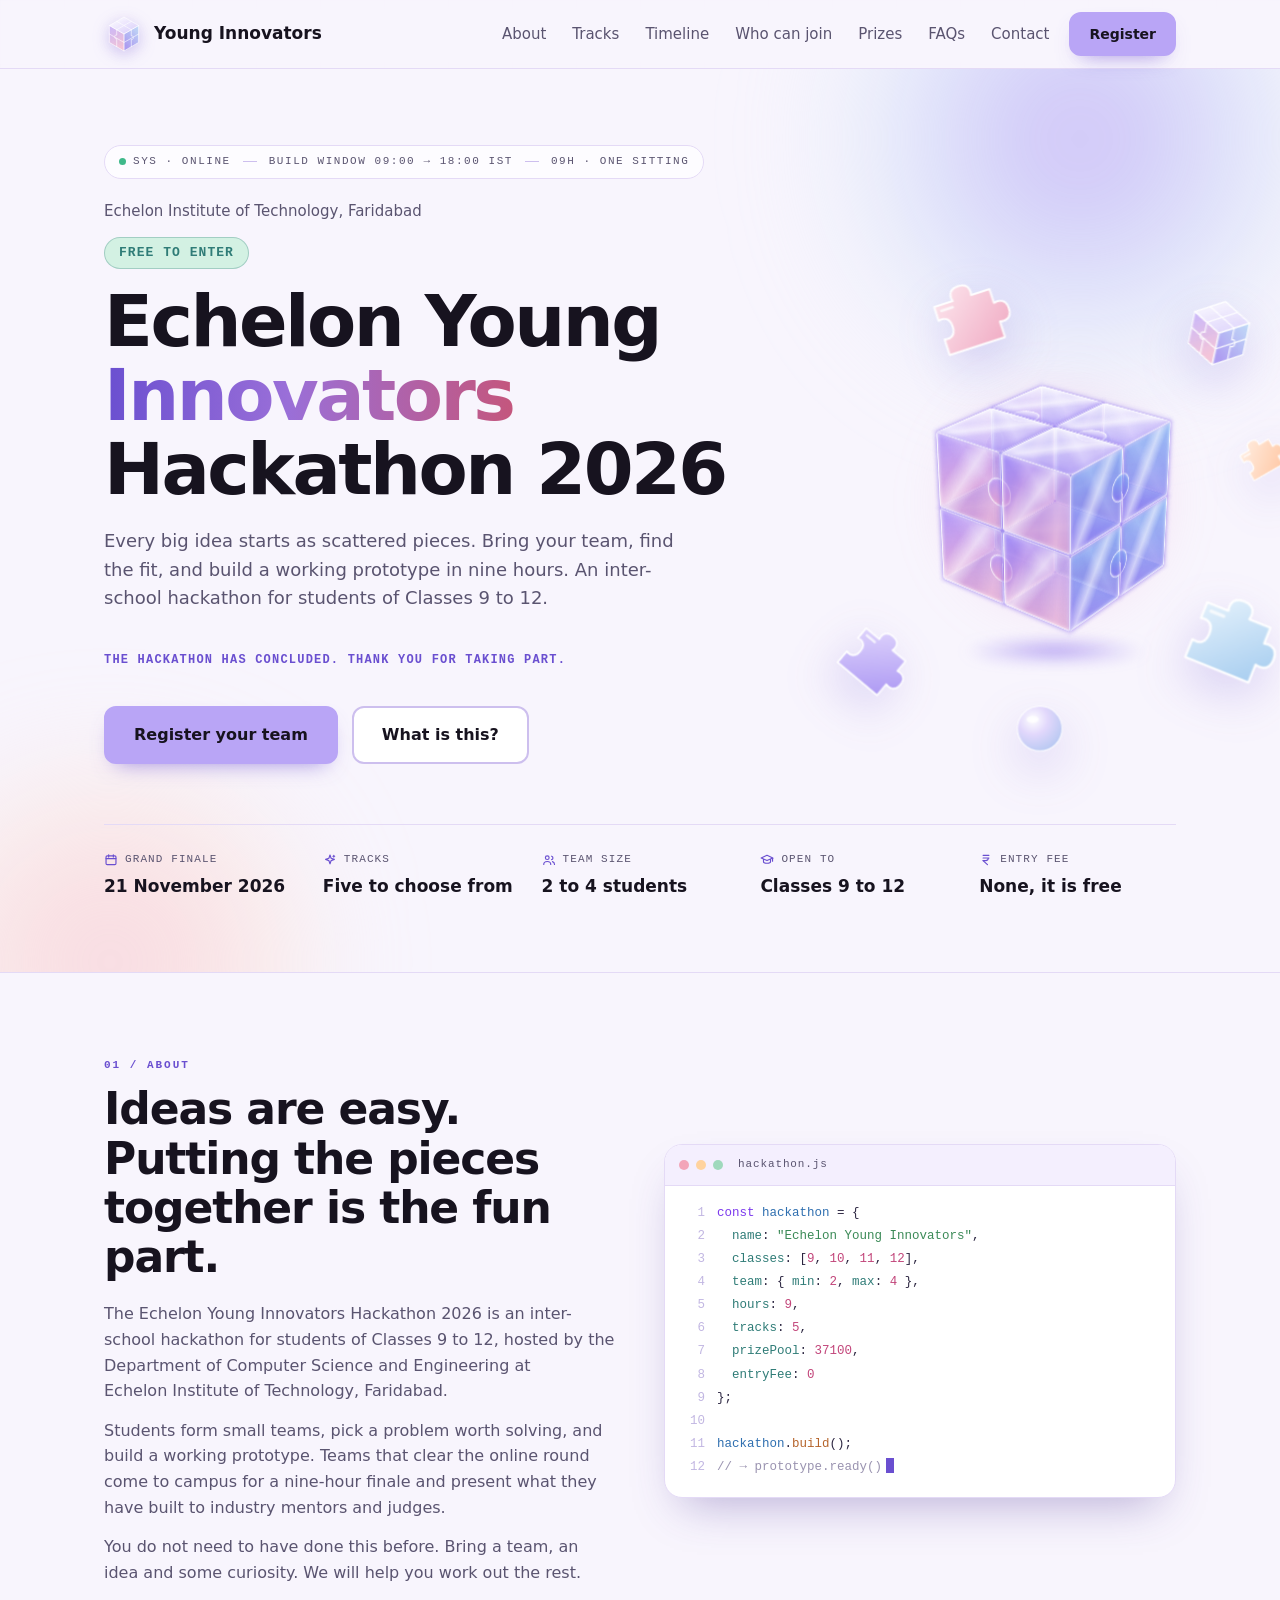
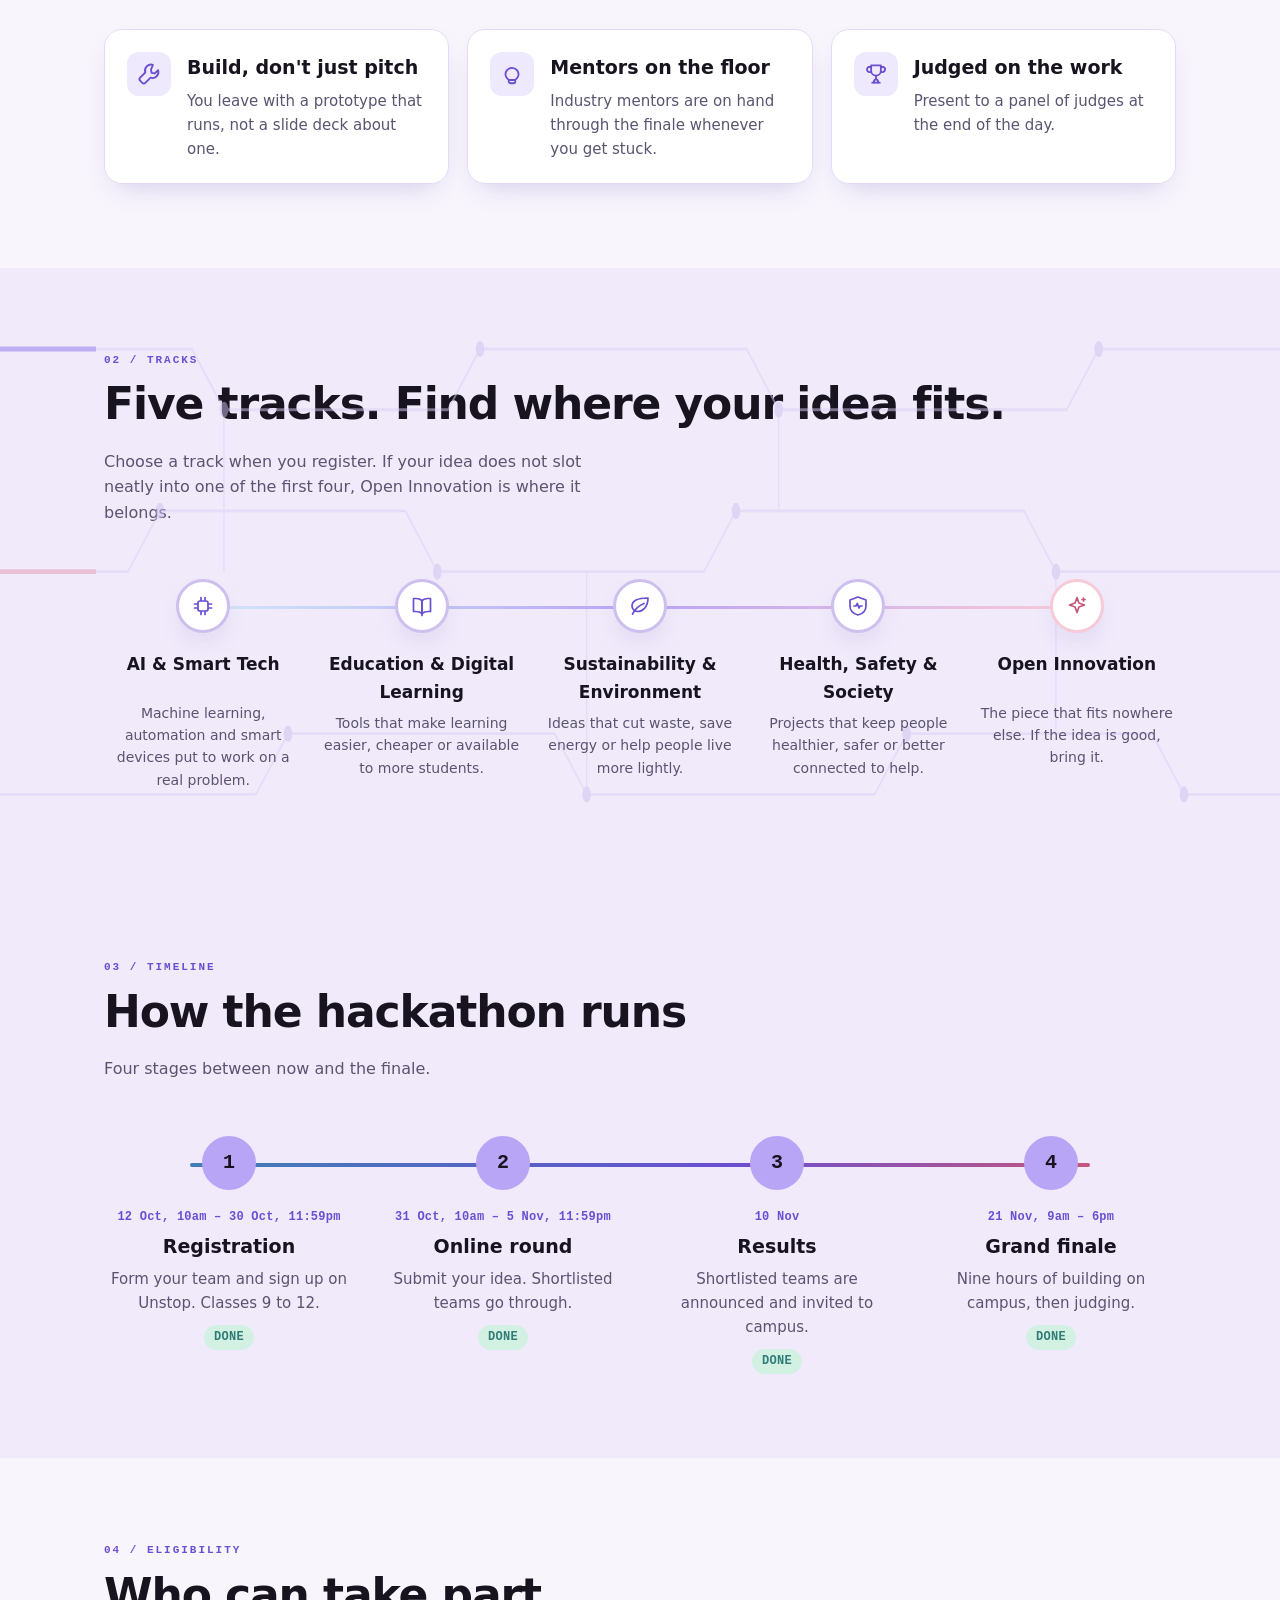
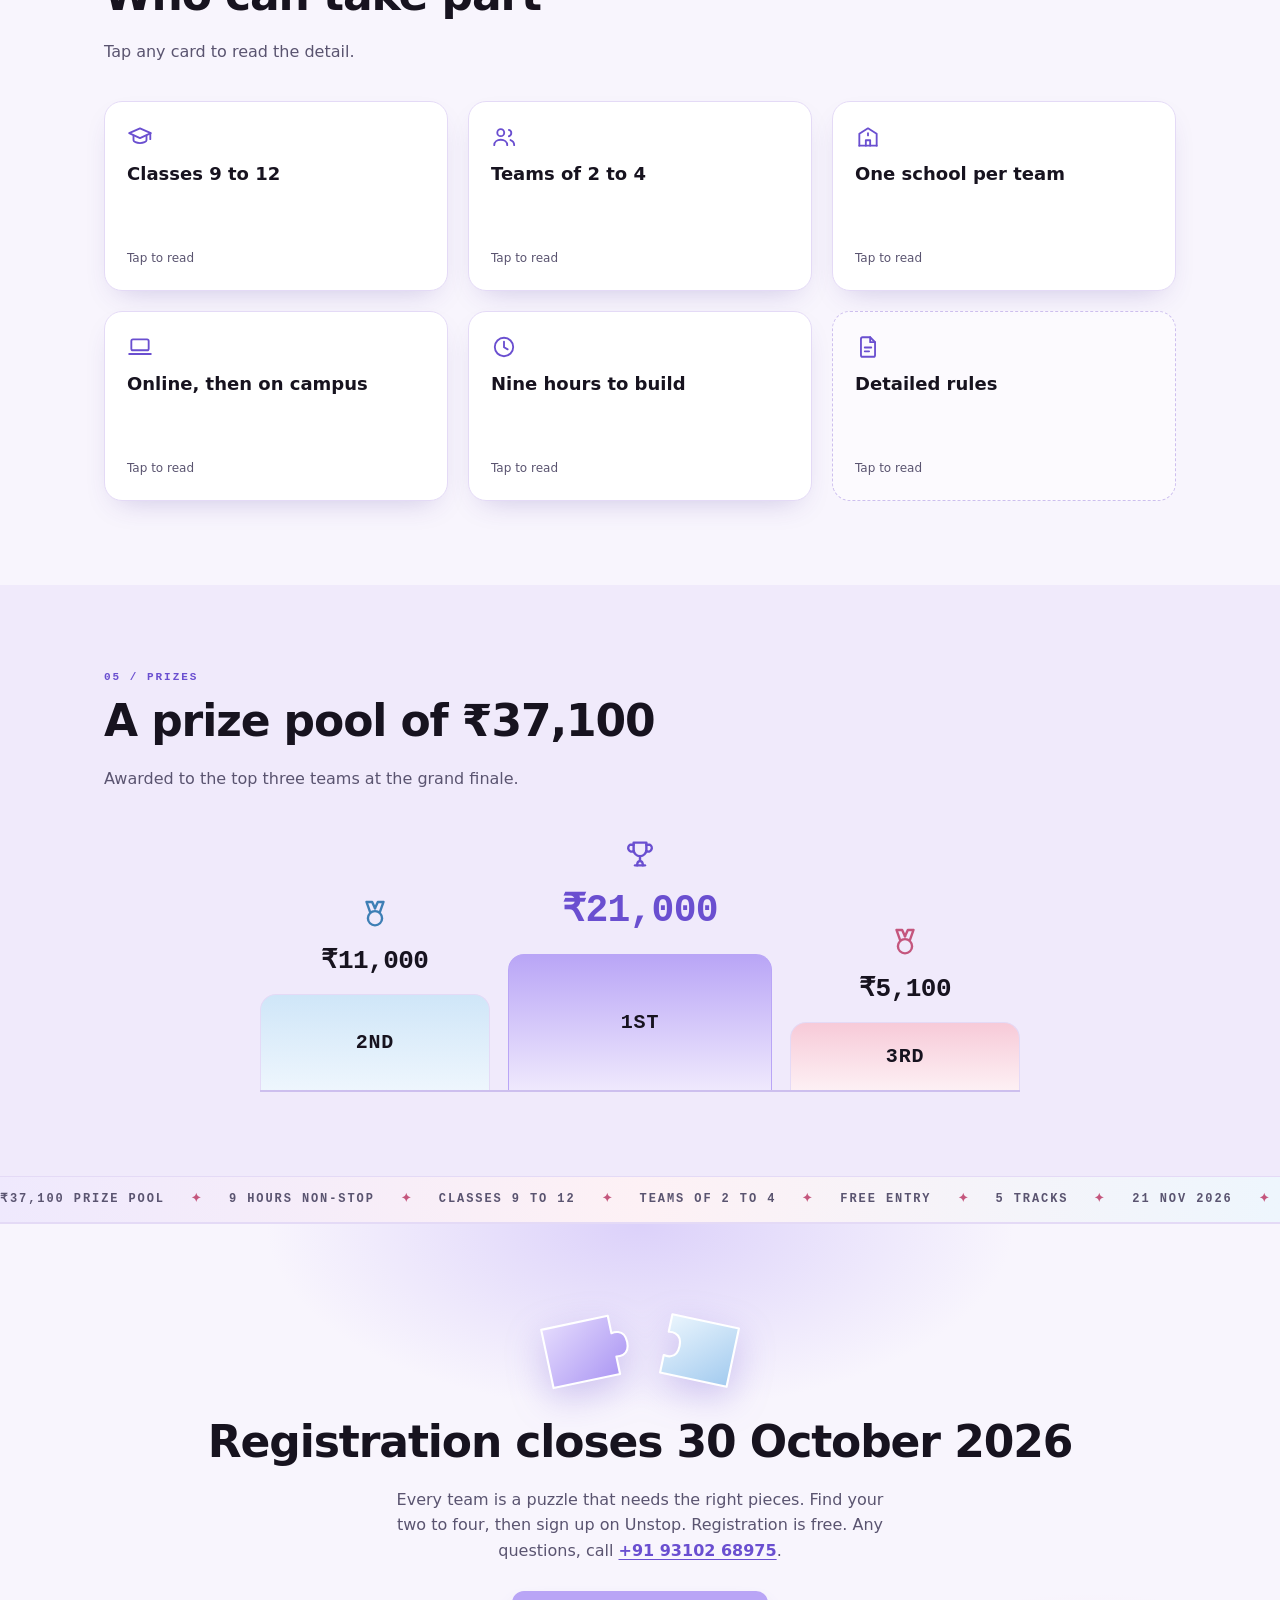
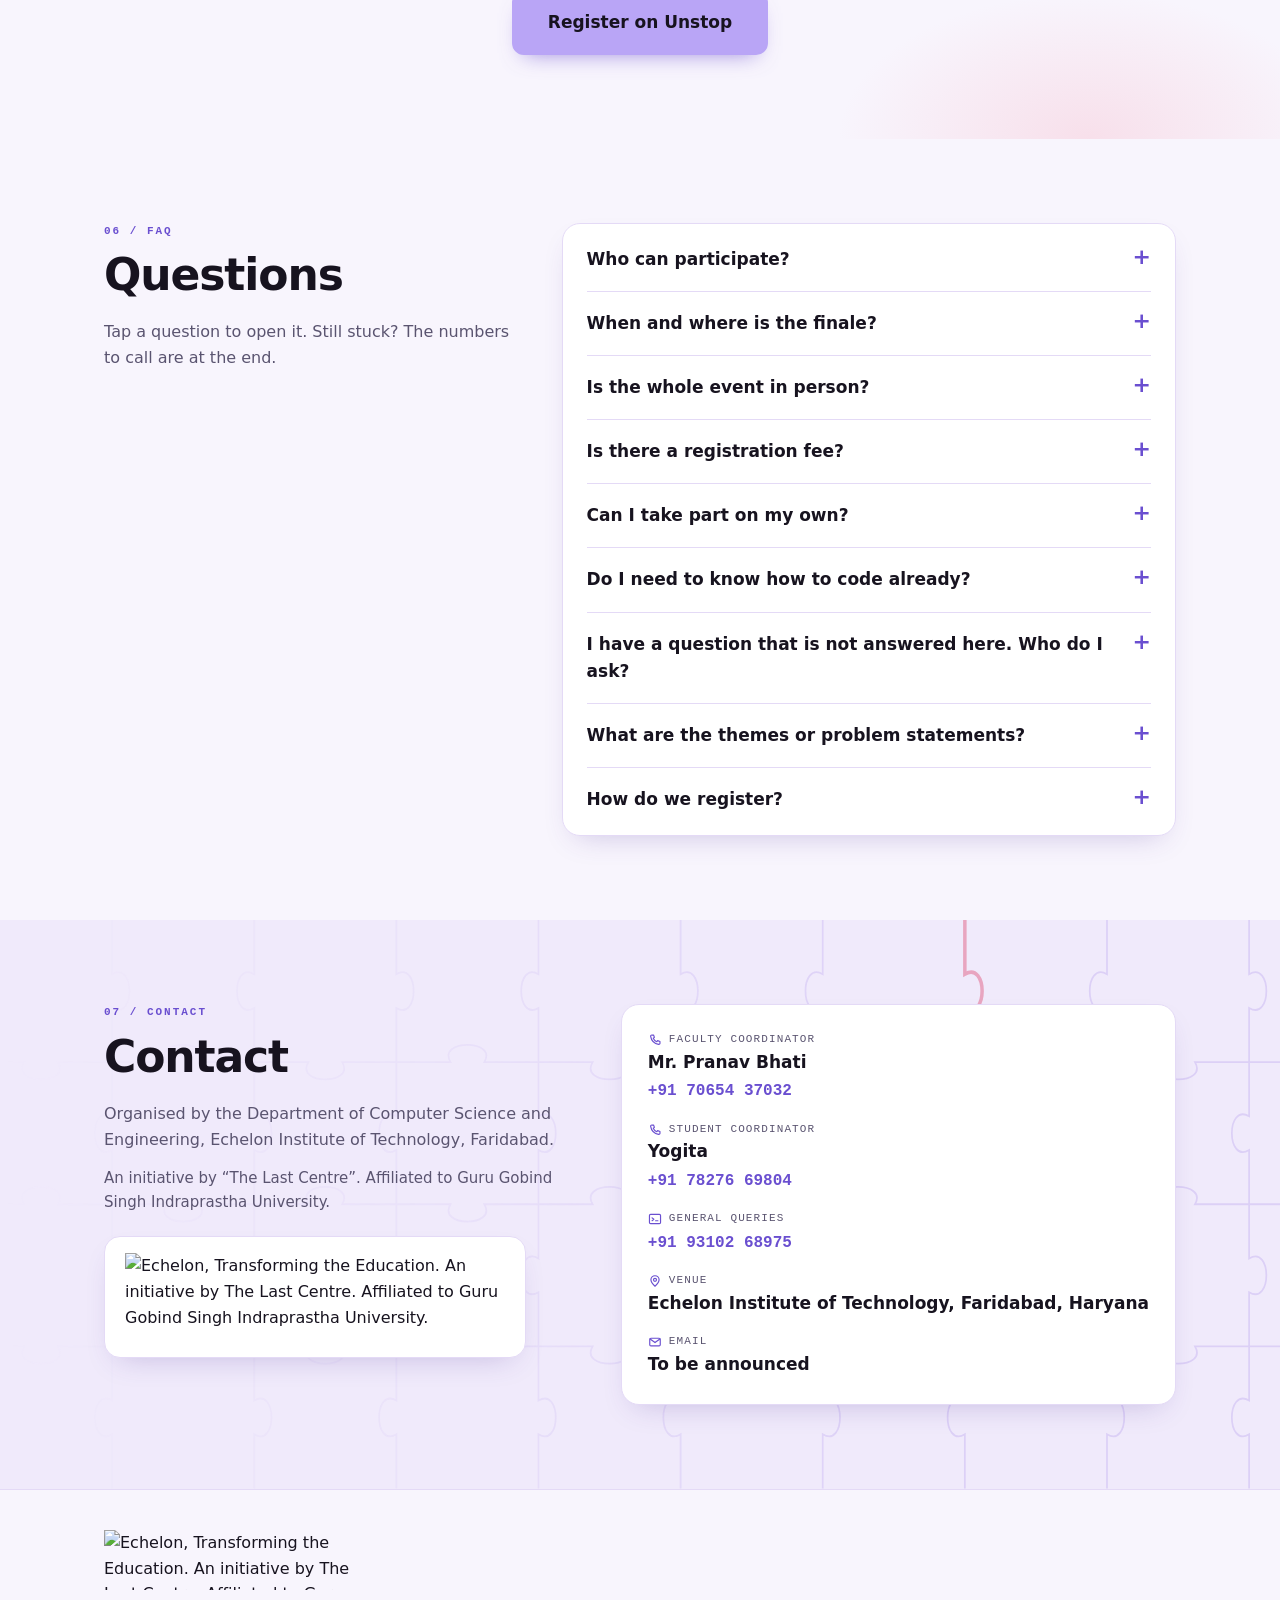
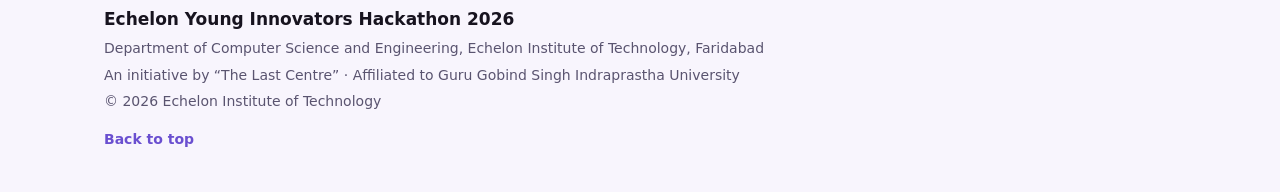
==== commit 96f556e8: "3D cube, college logo, contact background" ====
--- a/index.html
+++ b/index.html
@@ -341,7 +341,11 @@
 
         <div class="shape shape-cube" data-depth="0.6">
           <div class="shape-float" style="--r:0deg; --dur:10s;">
-            <svg viewBox="0 0 100 104"><use href="#cube"></use></svg>
+            <!-- script.js builds a real 3D glass cube in here. The flat
+                 drawing below is what shows if the script cannot run. -->
+            <div class="cube3d" id="cube3d">
+              <svg class="cube3d-fallback" viewBox="0 0 100 104"><use href="#cube"></use></svg>
+            </div>
           </div>
         </div>
 
@@ -398,7 +402,7 @@
         <span class="hud-cell">09H &middot; ONE SITTING</span>
       </div>
 
-      <p class="eyebrow">Echelon Institute of Technology, Faridabad</p>
+      <p class="eyebrow"><span class="inst"><img class="inst-mark" src="images/college-logo.png" alt="" onerror="this.remove()">Echelon Institute of Technology, Faridabad</span></p>
 
       <p class="badge">Free to enter</p>
 
@@ -477,7 +481,7 @@
         <p>
           The Echelon Young Innovators Hackathon 2026 is an inter-school hackathon for students of
           Classes 9 to 12, hosted by the Department of Computer Science and Engineering at
-          Echelon Institute of Technology, Faridabad.
+          <span class="inst"><img class="inst-mark" src="images/college-logo.png" alt="" onerror="this.remove()">Echelon Institute of Technology, Faridabad</span>.
         </p>
         <p>
           Students form small teams, pick a problem worth solving, and build a working
@@ -832,7 +836,7 @@
     <div class="container register-inner">
       <!-- Two glass pieces that click together as this section comes
            into view. Purely decorative. -->
-      <div class="snap" data-reveal aria-hidden="true">
+      <div class="snap" id="snap" aria-hidden="true">
         <svg viewBox="0 0 200 100">
           <path class="snap-a" fill="url(#g-lav)" stroke="#FFFFFF" stroke-width="2.5" stroke-linejoin="round"
                 d="M20 15 H100 V36 C100 36 116 32 116 50 C116 68 100 64 100 64 V85 H20 Z"/>
@@ -873,8 +877,7 @@
 
         <details>
           <summary>When and where is the finale?</summary>
-          <p>21 November 2026, 9:00 AM to 6:00 PM, at Echelon Institute of Technology,
-             Faridabad.</p>
+          <p>21 November 2026, 9:00 AM to 6:00 PM, at <span class="inst"><img class="inst-mark" src="images/college-logo.png" alt="" onerror="this.remove()">Echelon Institute of Technology, Faridabad</span>.</p>
         </details>
 
         <details>
@@ -927,6 +930,32 @@
        CONTACT
        ============================================================ -->
   <section class="section section-alt" id="contact">
+
+    <!-- Jigsaw grid with signals running along the seams. Same idea as
+         the circuit behind the tracks, but drawn as puzzle pieces, so
+         the page ends on its theme. Decorative only. -->
+    <svg class="jigsaw" viewBox="0 0 1200 420" preserveAspectRatio="xMidYMid slice" aria-hidden="true">
+      <g fill="none" stroke="#D9CCF6" stroke-width="1.3">
+        <path d="M0 105 L40 105 C30 88 75 88 65 105 L105 105 L145 105 C135 122 180 122 170 105 L210 105 L250 105 C240 88 285 88 275 105 L315 105 L355 105 C345 122 390 122 380 105 L420 105 L460 105 C450 88 495 88 485 105 L525 105 L565 105 C555 122 600 122 590 105 L630 105 L670 105 C660 88 705 88 695 105 L735 105 L775 105 C765 122 810 122 800 105 L840 105 L880 105 C870 88 915 88 905 105 L945 105 L985 105 C975 122 1020 122 1010 105 L1050 105 L1090 105 C1080 88 1125 88 1115 105 L1155 105 L1195 105 C1185 122 1230 122 1220 105 L1200 105"/>
+        <path d="M0 210 L40 210 C30 227 75 227 65 210 L105 210 L145 210 C135 193 180 193 170 210 L210 210 L250 210 C240 227 285 227 275 210 L315 210 L355 210 C345 193 390 193 380 210 L420 210 L460 210 C450 227 495 227 485 210 L525 210 L565 210 C555 193 600 193 590 210 L630 210 L670 210 C660 227 705 227 695 210 L735 210 L775 210 C765 193 810 193 800 210 L840 210 L880 210 C870 227 915 227 905 210 L945 210 L985 210 C975 193 1020 193 1010 210 L1050 210 L1090 210 C1080 227 1125 227 1115 210 L1155 210 L1195 210 C1185 193 1230 193 1220 210 L1200 210"/>
+        <path d="M0 315 L40 315 C30 298 75 298 65 315 L105 315 L145 315 C135 332 180 332 170 315 L210 315 L250 315 C240 298 285 298 275 315 L315 315 L355 315 C345 332 390 332 380 315 L420 315 L460 315 C450 298 495 298 485 315 L525 315 L565 315 C555 332 600 332 590 315 L630 315 L670 315 C660 298 705 298 695 315 L735 315 L775 315 C765 332 810 332 800 315 L840 315 L880 315 C870 298 915 298 905 315 L945 315 L985 315 C975 332 1020 332 1010 315 L1050 315 L1090 315 C1080 298 1125 298 1115 315 L1155 315 L1195 315 C1185 332 1230 332 1220 315 L1200 315"/>
+        <path d="M105 0 L105 40 C88 30 88 75 105 65 L105 105 L105 145 C122 135 122 180 105 170 L105 210 L105 250 C88 240 88 285 105 275 L105 315 L105 355 C122 345 122 390 105 380 L105 420"/>
+        <path d="M210 0 L210 40 C227 30 227 75 210 65 L210 105 L210 145 C193 135 193 180 210 170 L210 210 L210 250 C227 240 227 285 210 275 L210 315 L210 355 C193 345 193 390 210 380 L210 420"/>
+        <path d="M315 0 L315 40 C298 30 298 75 315 65 L315 105 L315 145 C332 135 332 180 315 170 L315 210 L315 250 C298 240 298 285 315 275 L315 315 L315 355 C332 345 332 390 315 380 L315 420"/>
+        <path d="M420 0 L420 40 C437 30 437 75 420 65 L420 105 L420 145 C403 135 403 180 420 170 L420 210 L420 250 C437 240 437 285 420 275 L420 315 L420 355 C403 345 403 390 420 380 L420 420"/>
+        <path d="M525 0 L525 40 C508 30 508 75 525 65 L525 105 L525 145 C542 135 542 180 525 170 L525 210 L525 250 C508 240 508 285 525 275 L525 315 L525 355 C542 345 542 390 525 380 L525 420"/>
+        <path d="M630 0 L630 40 C647 30 647 75 630 65 L630 105 L630 145 C613 135 613 180 630 170 L630 210 L630 250 C647 240 647 285 630 275 L630 315 L630 355 C613 345 613 390 630 380 L630 420"/>
+        <path d="M735 0 L735 40 C718 30 718 75 735 65 L735 105 L735 145 C752 135 752 180 735 170 L735 210 L735 250 C718 240 718 285 735 275 L735 315 L735 355 C752 345 752 390 735 380 L735 420"/>
+        <path d="M840 0 L840 40 C857 30 857 75 840 65 L840 105 L840 145 C823 135 823 180 840 170 L840 210 L840 250 C857 240 857 285 840 275 L840 315 L840 355 C823 345 823 390 840 380 L840 420"/>
+        <path d="M945 0 L945 40 C928 30 928 75 945 65 L945 105 L945 145 C962 135 962 180 945 170 L945 210 L945 250 C928 240 928 285 945 275 L945 315 L945 355 C962 345 962 390 945 380 L945 420"/>
+        <path d="M1050 0 L1050 40 C1067 30 1067 75 1050 65 L1050 105 L1050 145 C1033 135 1033 180 1050 170 L1050 210 L1050 250 C1067 240 1067 285 1050 275 L1050 315 L1050 355 C1033 345 1033 390 1050 380 L1050 420"/>
+        <path d="M1155 0 L1155 40 C1138 30 1138 75 1155 65 L1155 105 L1155 145 C1172 135 1172 180 1155 170 L1155 210 L1155 250 C1138 240 1138 285 1155 275 L1155 315 L1155 355 C1172 345 1172 390 1155 380 L1155 420"/>
+      </g>
+      <path class="seam-run" d="M0 210 L40 210 C30 227 75 227 65 210 L105 210 L145 210 C135 193 180 193 170 210 L210 210 L250 210 C240 227 285 227 275 210 L315 210 L355 210 C345 193 390 193 380 210 L420 210 L460 210 C450 227 495 227 485 210 L525 210 L565 210 C555 193 600 193 590 210 L630 210 L670 210 C660 227 705 227 695 210 L735 210 L775 210 C765 193 810 193 800 210 L840 210 L880 210 C870 227 915 227 905 210 L945 210 L985 210 C975 193 1020 193 1010 210 L1050 210 L1090 210 C1080 227 1125 227 1115 210 L1155 210 L1195 210 C1185 193 1230 193 1220 210 L1200 210" fill="none" stroke="#8B73E6" stroke-width="2.6"/>
+      <path class="seam-run seam-run-2" d="M840 0 L840 40 C857 30 857 75 840 65 L840 105 L840 145 C823 135 823 180 840 170 L840 210 L840 250 C857 240 857 285 840 275 L840 315 L840 355 C823 345 823 390 840 380 L840 420" fill="none" stroke="#E79AB6" stroke-width="2.6"/>
+      <path class="seam-run seam-run-3" d="M0 315 L40 315 C30 298 75 298 65 315 L105 315 L145 315 C135 332 180 332 170 315 L210 315 L250 315 C240 298 285 298 275 315 L315 315 L355 315 C345 332 390 332 380 315 L420 315 L460 315 C450 298 495 298 485 315 L525 315 L565 315 C555 332 600 332 590 315 L630 315 L670 315 C660 298 705 298 695 315 L735 315 L775 315 C765 332 810 332 800 315 L840 315 L880 315 C870 298 915 298 905 315 L945 315 L985 315 C975 332 1020 332 1010 315 L1050 315 L1090 315 C1080 298 1125 298 1115 315 L1155 315 L1195 315 C1185 332 1230 332 1220 315 L1200 315" fill="none" stroke="#6FAEDD" stroke-width="2.6"/>
+    </svg>
+
     <div class="container contact-grid">
 
       <div>
@@ -934,41 +963,51 @@
         <h2 data-reveal>Contact</h2>
         <p>
           Organised by the Department of Computer Science and Engineering,
-          Echelon Institute of Technology, Faridabad.
+          <span class="inst"><img class="inst-mark" src="images/college-logo.png" alt="" onerror="this.remove()">Echelon Institute of Technology, Faridabad</span>.
         </p>
         <p class="affiliation">
           An initiative by &ldquo;The Last Centre&rdquo;.
           Affiliated to Guru Gobind Singh Indraprastha University.
         </p>
-      </div>
-
-      <dl class="contact-details" data-stagger>
-        <div>
-          <dt><svg class="icon icon-sm" aria-hidden="true"><use href="#icon-phone"></use></svg>Faculty Coordinator</dt>
-          <!-- tel: makes the number tappable on a phone -->
-          <dd>Mr. Pranav Bhati<br>
-              <a href="tel:+917065437032">+91 70654 37032</a></dd>
-        </div>
-        <div>
-          <dt><svg class="icon icon-sm" aria-hidden="true"><use href="#icon-phone"></use></svg>Student Coordinator</dt>
-          <dd>Yogita<br>
-              <a href="tel:+917827669804">+91 78276 69804</a></dd>
-        </div>
-        <div>
-          <dt><svg class="icon icon-sm" aria-hidden="true"><use href="#icon-terminal"></use></svg>General queries</dt>
-          <dd><a href="tel:+919310268975">+91 93102 68975</a></dd>
-        </div>
-        <div>
-          <dt><svg class="icon icon-sm" aria-hidden="true"><use href="#icon-pin"></use></svg>Venue</dt>
-          <dd>Echelon Institute of Technology, Faridabad, Haryana</dd>
-        </div>
-        <div>
-          <dt><svg class="icon icon-sm" aria-hidden="true"><use href="#icon-mail"></use></svg>Email</dt>
-          <!-- Replace with the real address when you have it:
-               <dd><a href="mailto:name@echelon.edu.in">name@echelon.edu.in</a></dd> -->
-          <dd>To be announced</dd>
-        </div>
-      </dl>
+        <div class="org-card" data-reveal>
+          <img class="org-lockup" src="images/echelon-ggsipu.png" width="1200" height="277" alt="Echelon, Transforming the Education. An initiative by The Last Centre. Affiliated to Guru Gobind Singh Indraprastha University.">
+        </div>
+      </div>
+
+      <!-- Rings that ripple out from behind the card, like a call
+           going out. Decorative only. -->
+      <div class="contact-wrap">
+        <span class="ping" aria-hidden="true"></span>
+        <span class="ping ping-2" aria-hidden="true"></span>
+        <span class="ping ping-3" aria-hidden="true"></span>
+        <dl class="contact-details" data-stagger>
+          <div>
+            <dt><svg class="icon icon-sm" aria-hidden="true"><use href="#icon-phone"></use></svg>Faculty Coordinator</dt>
+            <!-- tel: makes the number tappable on a phone -->
+            <dd>Mr. Pranav Bhati<br>
+                <a href="tel:+917065437032">+91 70654 37032</a></dd>
+          </div>
+          <div>
+            <dt><svg class="icon icon-sm" aria-hidden="true"><use href="#icon-phone"></use></svg>Student Coordinator</dt>
+            <dd>Yogita<br>
+                <a href="tel:+917827669804">+91 78276 69804</a></dd>
+          </div>
+          <div>
+            <dt><svg class="icon icon-sm" aria-hidden="true"><use href="#icon-terminal"></use></svg>General queries</dt>
+            <dd><a href="tel:+919310268975">+91 93102 68975</a></dd>
+          </div>
+          <div>
+            <dt><svg class="icon icon-sm" aria-hidden="true"><use href="#icon-pin"></use></svg>Venue</dt>
+            <dd><span class="inst"><img class="inst-mark" src="images/college-logo.png" alt="" onerror="this.remove()">Echelon Institute of Technology, Faridabad, Haryana</span></dd>
+          </div>
+          <div>
+            <dt><svg class="icon icon-sm" aria-hidden="true"><use href="#icon-mail"></use></svg>Email</dt>
+            <!-- Replace with the real address when you have it:
+                 <dd><a href="mailto:name@echelon.edu.in">name@echelon.edu.in</a></dd> -->
+            <dd>To be announced</dd>
+          </div>
+        </dl>
+      </div>
 
     </div>
   </section>
@@ -980,16 +1019,17 @@
      ============================================================ -->
 <footer class="footer">
   <div class="container footer-inner">
+    <img class="org-lockup org-lockup-footer" src="images/echelon-ggsipu.png" width="1200" height="277" alt="Echelon, Transforming the Education. An initiative by The Last Centre. Affiliated to Guru Gobind Singh Indraprastha University.">
     <p class="footer-title">Echelon Young Innovators Hackathon 2026</p>
     <p class="footer-meta">
       Department of Computer Science and Engineering,
-      Echelon Institute of Technology, Faridabad
+      <span class="inst"><img class="inst-mark" src="images/college-logo.png" alt="" onerror="this.remove()">Echelon Institute of Technology, Faridabad</span>
     </p>
     <p class="footer-meta">
       An initiative by &ldquo;The Last Centre&rdquo; &middot;
       Affiliated to Guru Gobind Singh Indraprastha University
     </p>
-    <p class="footer-meta">&copy; <span id="year">2026</span> Echelon Institute of Technology</p>
+    <p class="footer-meta">&copy; <span id="year">2026</span> <span class="inst"><img class="inst-mark" src="images/college-logo.png" alt="" onerror="this.remove()">Echelon Institute of Technology</span></p>
     <a href="#home" class="footer-top">Back to top</a>
   </div>
 </footer>
--- a/style.css
+++ b/style.css
@@ -430,16 +430,140 @@
   position: absolute;
   inset: 12%;
   border-radius: 50%;
-  background: radial-gradient(circle, rgba(185, 165, 246, 0.55), rgba(247, 202, 216, 0.25) 50%, transparent 70%);
-  filter: blur(24px);
+  background: radial-gradient(circle, rgba(139, 105, 240, 0.6), rgba(240, 160, 200, 0.3) 50%, transparent 72%);
+  filter: blur(28px);
   z-index: -1;
 }
 
 .shape-cube svg {
-  filter:
-    drop-shadow(0 26px 30px rgba(76, 52, 150, 0.3))
-    drop-shadow(0 0 30px rgba(185, 165, 246, 0.5));
-}
+  filter: drop-shadow(0 0 30px rgba(185, 165, 246, 0.5));
+}
+
+/* --- The 3D glass cube ---
+   Eight small glass blocks, two by two by two. The whole group turns
+   slowly, and every few seconds the blocks drift apart and click back
+   together like puzzle pieces. Sizes use cqw (a percentage of the
+   cube's own width), so it scales on any screen. */
+@property --gap {
+  syntax: "<length>";
+  inherits: true;
+  initial-value: 0px;
+}
+
+.cube3d {
+  position: relative;
+  width: 100%;
+  aspect-ratio: 1 / 1;
+  container-type: inline-size;
+  perspective: 1100px;
+}
+
+.cube3d-fallback { width: 100%; height: auto; display: block; }
+
+.c3-rot {
+  position: absolute;
+  left: 50%;
+  top: 50%;
+  width: 0;
+  height: 0;
+  transform-style: preserve-3d;
+  transform: rotateX(-26deg) rotateY(-38deg);
+  animation: c3-turn 26s linear infinite;
+  --s: 27cqw;                 /* size of one small block */
+  --gap: 0.6cqw;
+}
+
+@keyframes c3-turn {
+  from { transform: rotateX(-26deg) rotateY(-38deg); }
+  to   { transform: rotateX(-26deg) rotateY(322deg); }
+}
+
+/* The blocks part and rejoin. Held together most of the time, so it
+   reads as one cube that occasionally shows how it is built. */
+.c3-rot.is-breathing { animation: c3-turn 26s linear infinite, c3-split 7s ease-in-out infinite; }
+
+@keyframes c3-split {
+  0%, 50%, 100% { --gap: 0.6cqw; }
+  70%           { --gap: 7cqw; }
+  82%           { --gap: 7cqw; }
+  92%           { --gap: 0cqw; }    /* a tiny overshoot: the click */
+}
+
+.c3-cell {
+  position: absolute;
+  left: 0;
+  top: 0;
+  transform-style: preserve-3d;
+  transform: translate3d(
+    calc(var(--x) * (var(--s) / 2 + var(--gap) / 2)),
+    calc(var(--y) * (var(--s) / 2 + var(--gap) / 2)),
+    calc(var(--z) * (var(--s) / 2 + var(--gap) / 2)));
+}
+
+.c3-face {
+  position: absolute;
+  width: var(--s);
+  height: var(--s);
+  margin: calc(var(--s) / -2) 0 0 calc(var(--s) / -2);
+  border: 1.5px solid rgba(255, 255, 255, 0.9);
+  border-radius: 3px;
+  box-shadow:
+    inset 0 0 1.8cqw rgba(255, 255, 255, 0.7),
+    0 0 2.4cqw rgba(124, 92, 235, 0.45);
+  backface-visibility: visible;    /* glass: you can see the far side */
+  overflow: visible;
+}
+
+/* A band of light across every face, the way glass catches it */
+.c3-face::before {
+  content: "";
+  position: absolute;
+  inset: 0;
+  border-radius: inherit;
+  background: linear-gradient(125deg, transparent 30%, rgba(255, 255, 255, 0.55) 46%, transparent 60%);
+}
+
+/* A jigsaw tab on the outer faces, sitting on the seam */
+.c3-face.has-tab::after {
+  content: "";
+  position: absolute;
+  width: 34%;
+  height: 34%;
+  border-radius: 50%;
+  background: inherit;
+  border: 1.5px solid rgba(255, 255, 255, 0.9);
+  box-shadow: inset 0 0 1cqw rgba(255, 255, 255, 0.7);
+}
+
+.c3-face.tab-r::after { right: -17%; top: 33%; }
+.c3-face.tab-l::after { left: -17%;  top: 33%; }
+.c3-face.tab-b::after { bottom: -17%; left: 33%; }
+.c3-face.tab-t::after { top: -17%;    left: 33%; }
+
+/* Each direction gets its own glass tint from the palette */
+.c3-front  { background: linear-gradient(160deg, rgba(167, 139, 250, 0.62), rgba(240, 150, 190, 0.55)); transform: translateZ(calc(var(--s) / 2)); }
+.c3-back   { background: linear-gradient(160deg, rgba(139, 115, 230, 0.4), rgba(120, 175, 235, 0.38)); transform: rotateY(180deg) translateZ(calc(var(--s) / 2)); }
+.c3-right  { background: linear-gradient(200deg, rgba(125, 185, 245, 0.66), rgba(124, 92, 235, 0.62));  transform: rotateY(90deg) translateZ(calc(var(--s) / 2)); }
+.c3-left   { background: linear-gradient(200deg, rgba(150, 120, 245, 0.5), rgba(240, 160, 200, 0.45));  transform: rotateY(-90deg) translateZ(calc(var(--s) / 2)); }
+.c3-top    { background: linear-gradient(135deg, rgba(255, 255, 255, 0.78), rgba(186, 166, 252, 0.66)); transform: rotateX(90deg) translateZ(calc(var(--s) / 2)); }
+.c3-bottom { background: linear-gradient(135deg, rgba(139, 115, 230, 0.45), rgba(125, 185, 245, 0.42)); transform: rotateX(-90deg) translateZ(calc(var(--s) / 2)); }
+
+/* A pool of light under the cube, like the reference picture */
+.cube3d::after {
+  content: "";
+  position: absolute;
+  left: 18%;
+  right: 18%;
+  bottom: -4%;
+  height: 7%;
+  border-radius: 50%;
+  background: radial-gradient(ellipse, rgba(124, 92, 235, 0.7), transparent 70%);
+  filter: blur(7px);
+  pointer-events: none;
+}
+
+/* The 3D cube already has its own light and shadow */
+.shape-cube svg.cube3d-fallback { filter: drop-shadow(0 26px 30px rgba(76, 52, 150, 0.3)); }
 
 /* Placement of the smaller pieces around the cube */
 .shape-p1 { left: 22%; top: -2%; width: 20%; }
@@ -1515,6 +1639,112 @@
   .promo-card { transition: none; }
 }
 
+/* --- College name with the college logo beside it --- */
+.inst { white-space: nowrap; }
+
+/* Long names may still wrap on a phone, rather than overflow */
+@media (max-width: 700px) { .inst { white-space: normal; } }
+
+/* The college logo. Put the file at images/college-logo.png.
+   If the file is missing, script-free fallback: the image removes
+   itself (onerror in the HTML), so no broken icon ever shows. */
+.inst-mark {
+  display: inline-block;
+  height: 1.4em;
+  width: auto;
+  max-width: 3em;
+  object-fit: contain;
+  margin-right: 0.4em;
+  vertical-align: -0.35em;
+}
+
+/* --- Full college and university logo --- */
+.org-card {
+  display: inline-block;
+  margin-top: 22px;
+  padding: 16px 20px;
+  background-color: var(--surface);
+  border: 1px solid var(--line);
+  border-radius: 16px;
+  box-shadow: var(--shadow-soft);
+}
+
+.org-lockup {
+  display: block;
+  width: 100%;
+  max-width: 380px;
+  height: auto;
+}
+
+.org-lockup-footer {
+  max-width: 260px;
+  margin-bottom: 16px;
+}
+
+/* --- Contact background: a jigsaw grid with signals on the seams --- */
+#contact { position: relative; overflow: hidden; }
+
+#contact .container { position: relative; z-index: 1; }
+
+.jigsaw {
+  position: absolute;
+  inset: 0;
+  width: 100%;
+  height: 100%;
+  pointer-events: none;
+  opacity: 0.85;
+  /* Fades the grid out towards the left, where the text sits */
+  -webkit-mask-image: linear-gradient(90deg, transparent 0%, rgba(0,0,0,0.35) 35%, #000 70%);
+          mask-image: linear-gradient(90deg, transparent 0%, rgba(0,0,0,0.35) 35%, #000 70%);
+}
+
+/* pathLength is not set, so the dash numbers are in real units.
+   A short bright dash, then a long gap, travels the full seam. */
+.seam-run {
+  stroke-linecap: round;
+  stroke-dasharray: 120 3000;
+  stroke-dashoffset: 3120;
+  animation: seam-run 9s linear infinite;
+}
+
+.seam-run-2 { animation-duration: 7s; animation-delay: 2s; }
+.seam-run-3 { animation-duration: 11s; animation-delay: 4.5s; animation-direction: reverse; }
+
+@keyframes seam-run {
+  to { stroke-dashoffset: 0; }
+}
+
+/* --- Ripple rings behind the contact card --- */
+.contact-wrap { position: relative; }
+
+.contact-wrap .contact-details { position: relative; z-index: 1; }
+
+.ping {
+  position: absolute;
+  left: 50%;
+  top: 50%;
+  width: 260px;
+  height: 260px;
+  margin: -130px 0 0 -130px;
+  border-radius: 50%;
+  border: 2px solid rgba(139, 115, 230, 0.45);
+  opacity: 0;
+  pointer-events: none;
+  animation: ping 4.5s ease-out infinite;
+}
+
+.ping-2 { animation-delay: 1.5s; border-color: rgba(231, 154, 182, 0.45); }
+.ping-3 { animation-delay: 3s;   border-color: rgba(111, 174, 221, 0.45); }
+
+@keyframes ping {
+  0%   { transform: scale(0.6); opacity: 0.9; }
+  100% { transform: scale(2.6); opacity: 0; }
+}
+
+@media (prefers-reduced-motion: reduce) {
+  .seam-run, .ping { animation: none; opacity: 0; }
+}
+
 /* =========== 13. MOBILE ADJUSTMENTS ================= */
 @media (max-width: 860px) {
 
@@ -1803,4 +2033,5 @@
   [data-stagger] > *,
   .podium[data-stagger] > .pod .pod-block { opacity: 1; transform: none; }
   .snap-a, .snap-b { transform: none; }
-}
+  .c3-rot { --gap: 0.6cqw; }
+}
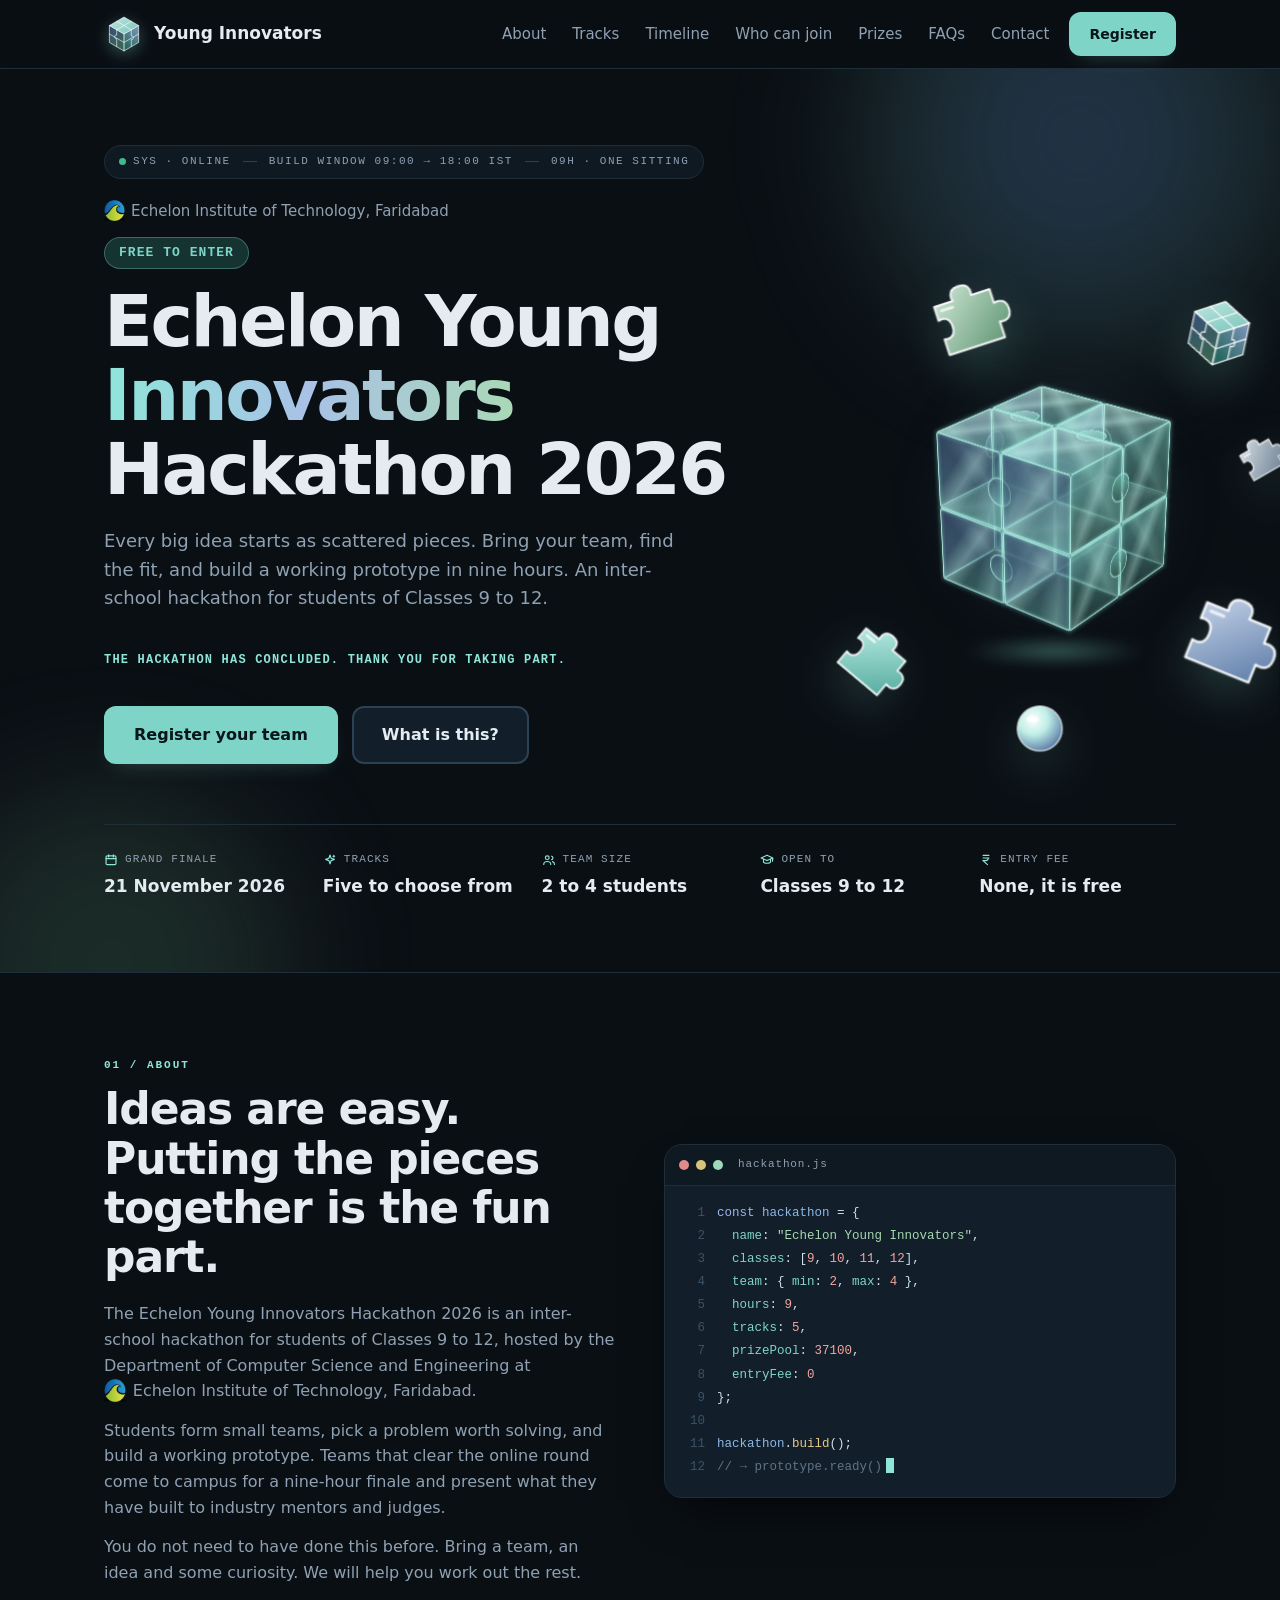
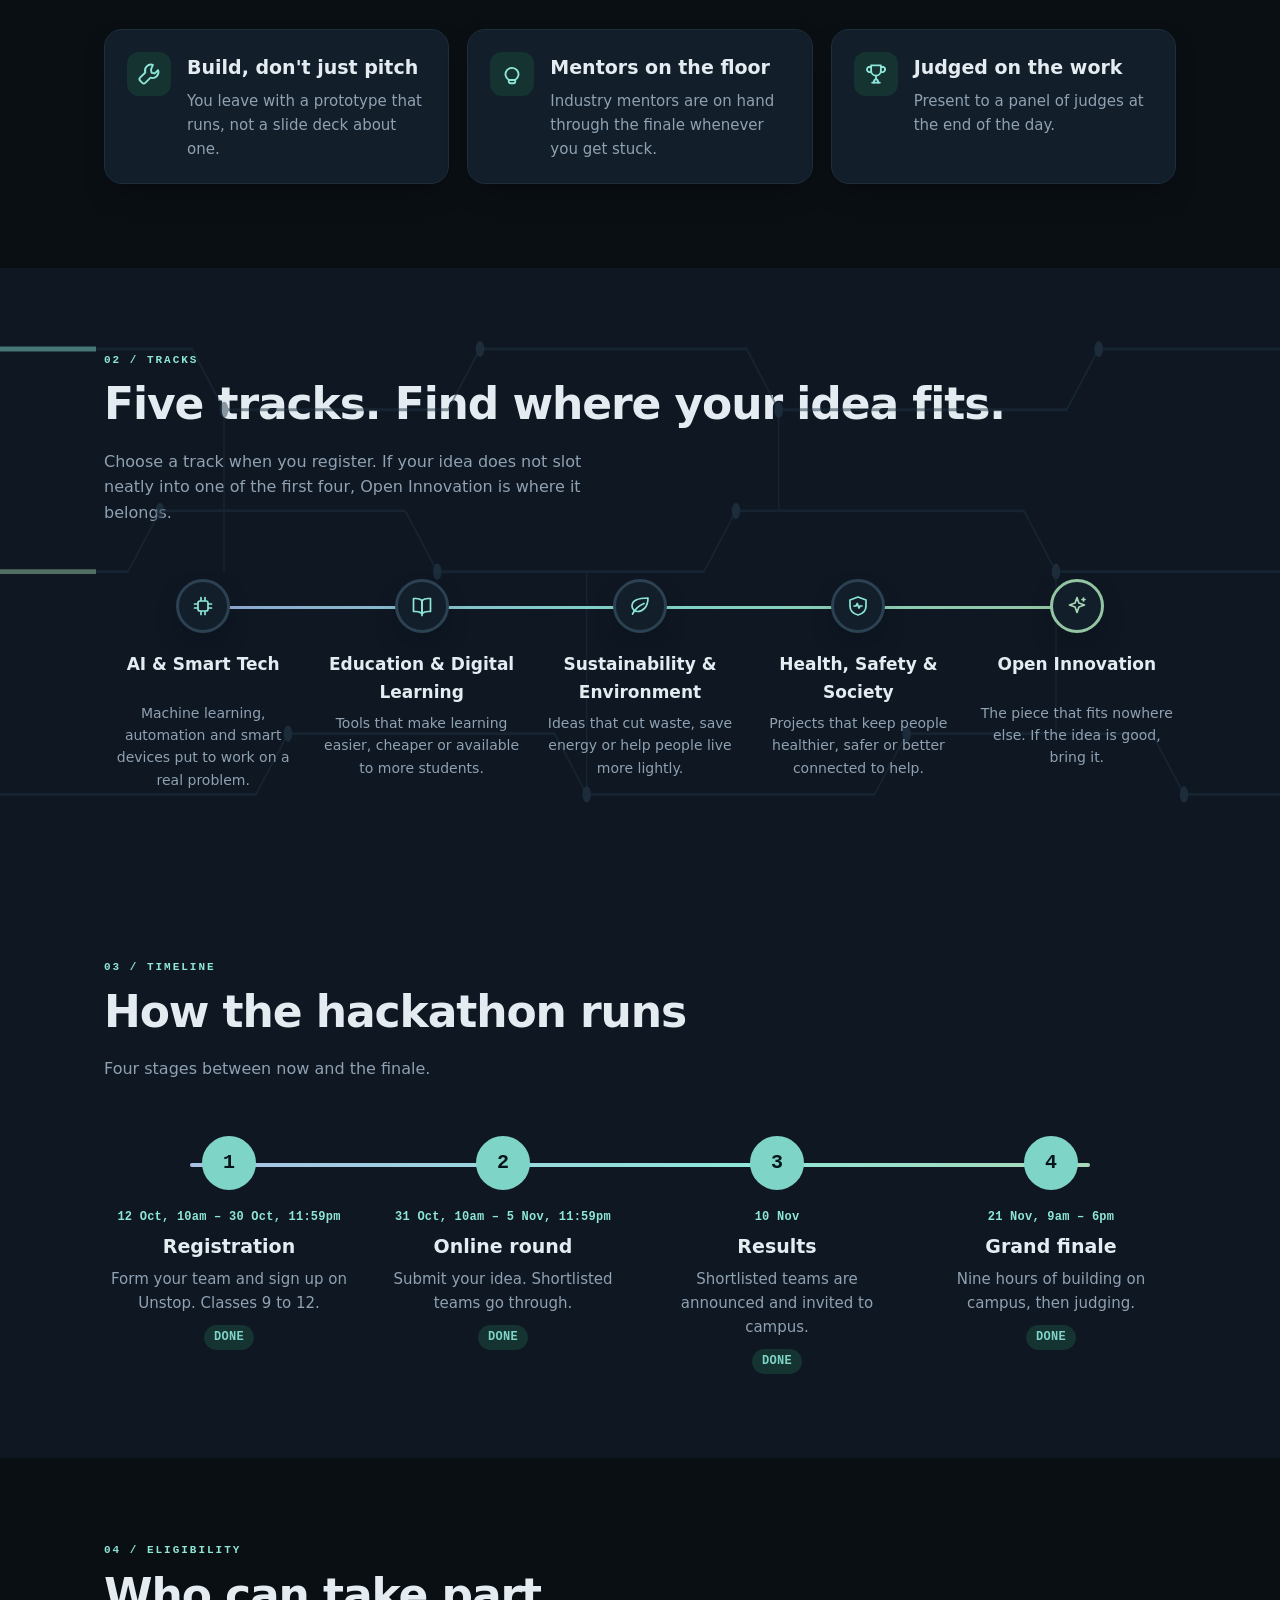
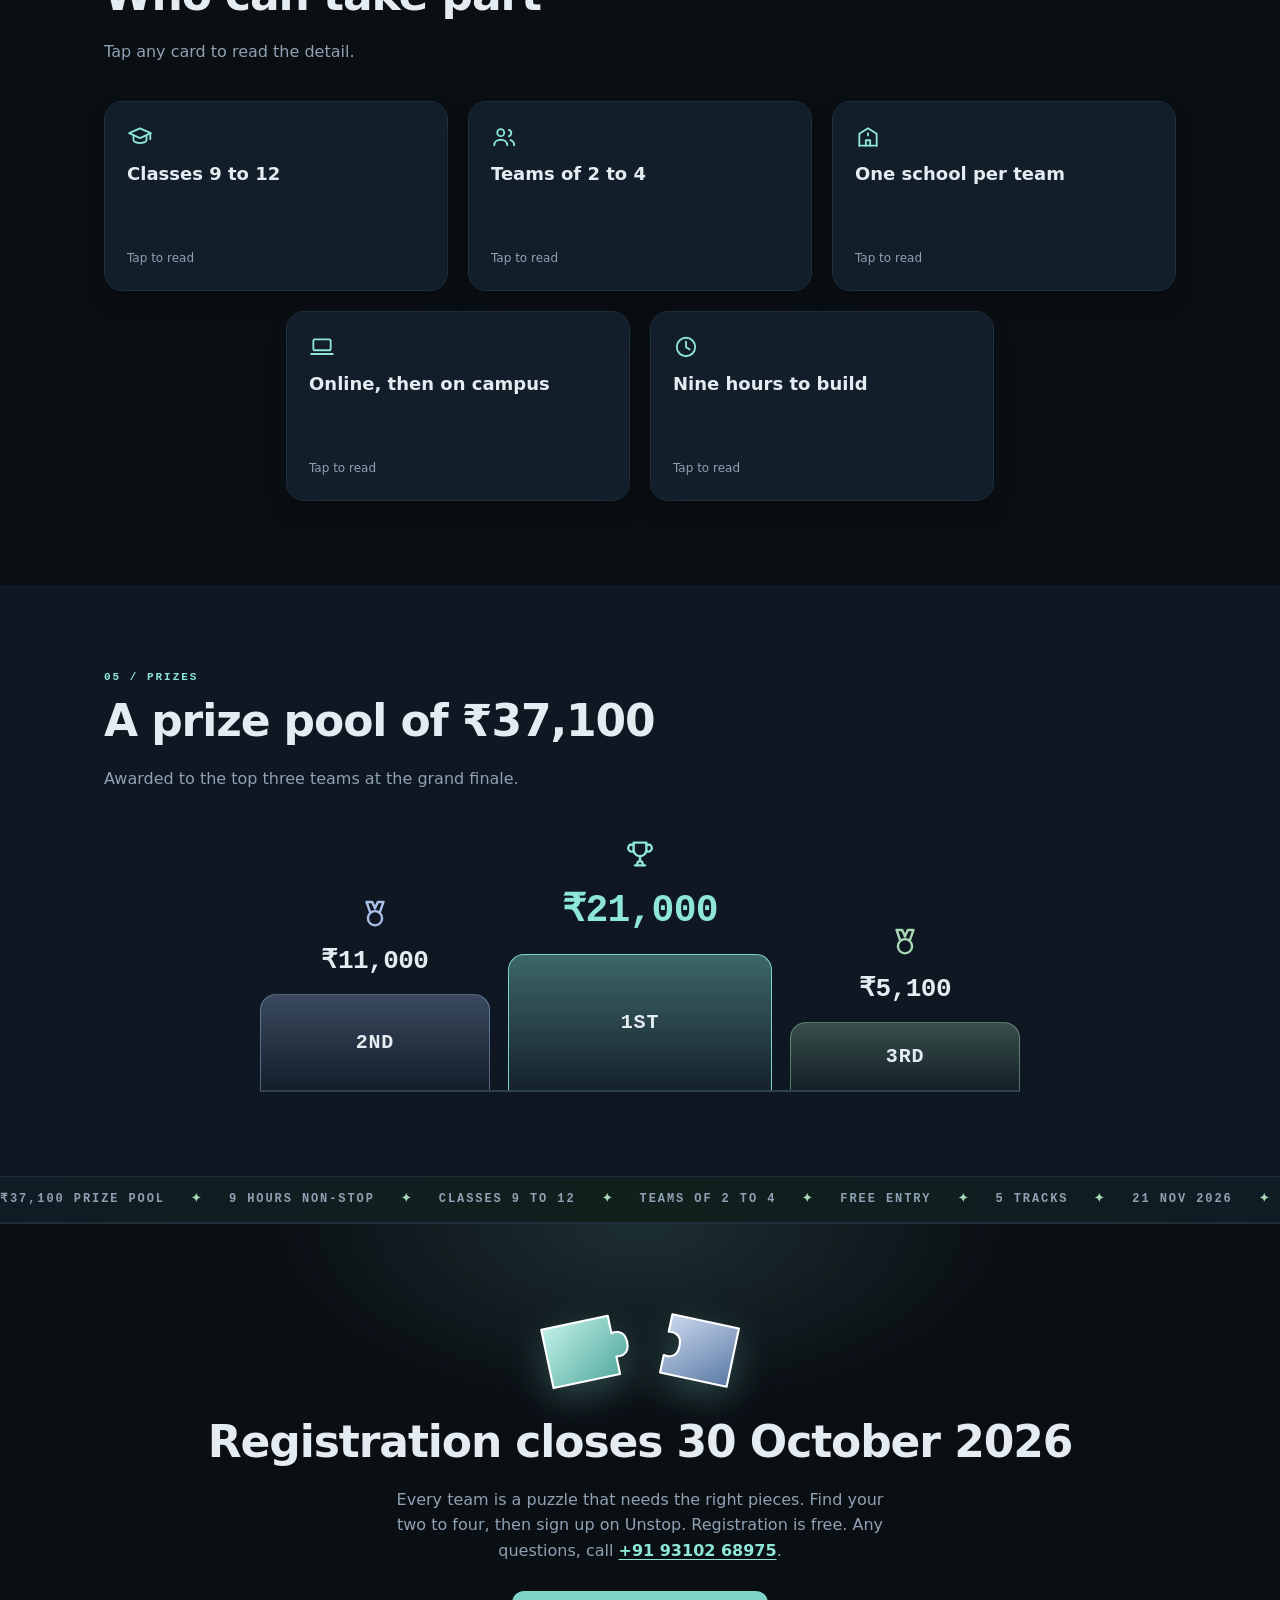
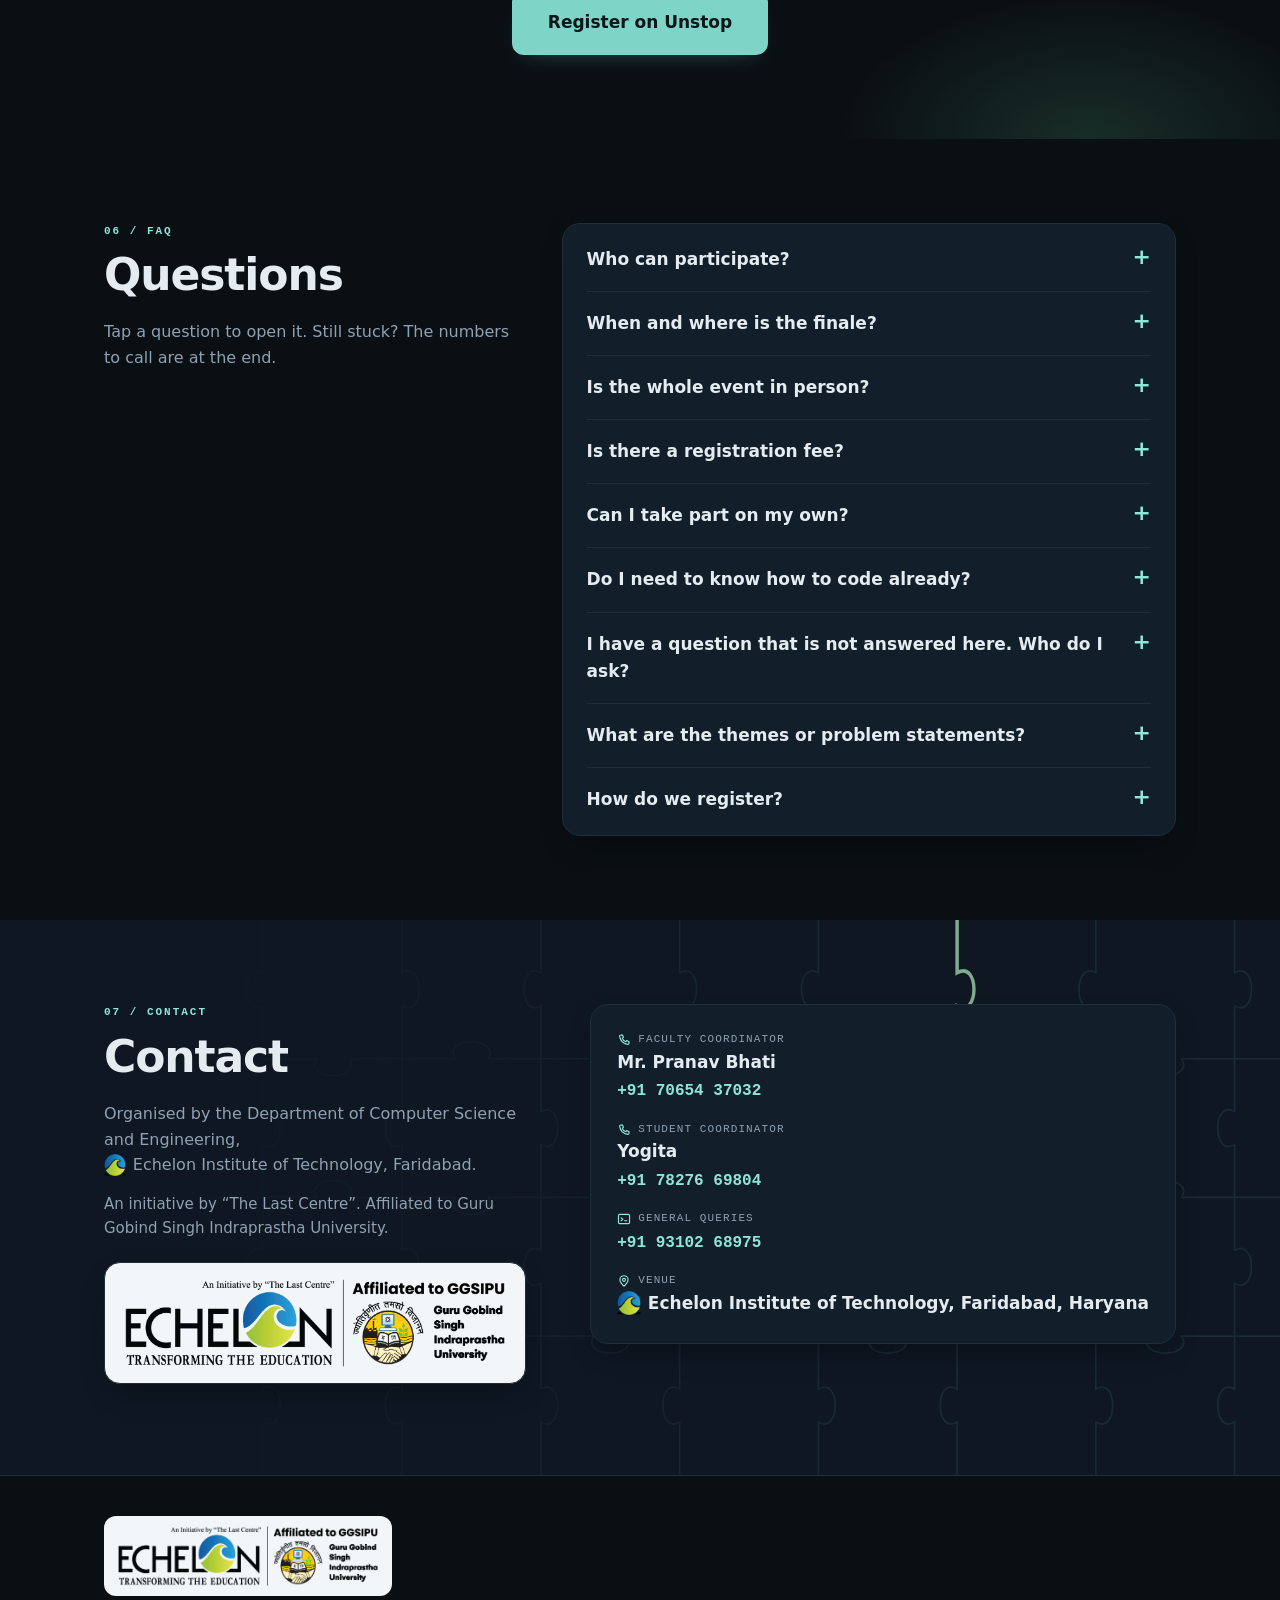
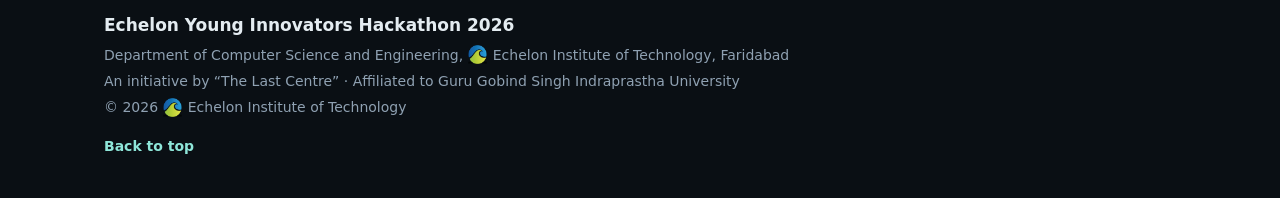
==== commit dcc2a5db: "Remove email and detailed rules card" ====
--- a/index.html
+++ b/index.html
@@ -5,7 +5,7 @@
   <meta name="viewport" content="width=device-width, initial-scale=1.0">
   <title>Echelon Young Innovators Hackathon 2026</title>
   <meta name="description" content="An inter-school hackathon for students of Classes 9 to 12, by the Department of Computer Science and Engineering, Echelon Institute of Technology, Faridabad. Grand finale 21 November 2026.">
-  <meta name="theme-color" content="#F8F5FD">
+  <meta name="theme-color" content="#0A0F14">
 
   <!-- Browser tab icon. The SVG is used where supported, the PNG
        is the fallback and is also what iPhones use on the home screen. -->
@@ -67,40 +67,40 @@
      ============================================================ -->
 <svg class="svg-defs" aria-hidden="true" focusable="false">
   <defs>
-    <!-- Cube faces: lavender top, lavender-to-blush left, icy-to-periwinkle right -->
+    <!-- Cube faces: teal top, navy-to-green left, navy-to-teal right -->
     <linearGradient id="g-cube-top" x1="0" y1="0" x2="1" y2="1">
-      <stop offset="0" stop-color="#FFFFFF" stop-opacity="0.95"/>
-      <stop offset="1" stop-color="#D8CCFB" stop-opacity="0.9"/>
+      <stop offset="0" stop-color="#CFF5EE" stop-opacity="0.95"/>
+      <stop offset="1" stop-color="#7FD4C8" stop-opacity="0.9"/>
     </linearGradient>
     <linearGradient id="g-cube-left" x1="0" y1="0" x2="0.4" y2="1">
-      <stop offset="0" stop-color="#C6B3FA" stop-opacity="0.92"/>
-      <stop offset="1" stop-color="#F5C2D5" stop-opacity="0.9"/>
+      <stop offset="0" stop-color="#3A5580" stop-opacity="0.92"/>
+      <stop offset="1" stop-color="#3E6B58" stop-opacity="0.9"/>
     </linearGradient>
     <linearGradient id="g-cube-right" x1="1" y1="0" x2="0.5" y2="1">
-      <stop offset="0" stop-color="#BFDDF7" stop-opacity="0.92"/>
-      <stop offset="1" stop-color="#A897F0" stop-opacity="0.9"/>
+      <stop offset="0" stop-color="#8DA7CF" stop-opacity="0.92"/>
+      <stop offset="1" stop-color="#2C6E68" stop-opacity="0.9"/>
     </linearGradient>
 
     <!-- Loose pieces -->
-    <linearGradient id="g-lav" x1="0" y1="0" x2="1" y2="1">
-      <stop offset="0" stop-color="#E4DAFD"/><stop offset="1" stop-color="#A994F3"/>
+    <linearGradient id="g-teal" x1="0" y1="0" x2="1" y2="1">
+      <stop offset="0" stop-color="#BFEFE7"/><stop offset="1" stop-color="#4FA79B"/>
     </linearGradient>
-    <linearGradient id="g-icy" x1="0" y1="0" x2="1" y2="1">
-      <stop offset="0" stop-color="#EAF5FD"/><stop offset="1" stop-color="#A3CBEF"/>
+    <linearGradient id="g-navy" x1="0" y1="0" x2="1" y2="1">
+      <stop offset="0" stop-color="#C9D7EC"/><stop offset="1" stop-color="#5B7AA6"/>
     </linearGradient>
-    <linearGradient id="g-blush" x1="0" y1="0" x2="1" y2="1">
-      <stop offset="0" stop-color="#FDE8EF"/><stop offset="1" stop-color="#F0A9C2"/>
+    <linearGradient id="g-green" x1="0" y1="0" x2="1" y2="1">
+      <stop offset="0" stop-color="#CFE8D6"/><stop offset="1" stop-color="#5E9472"/>
     </linearGradient>
-    <linearGradient id="g-peach" x1="0" y1="0" x2="1" y2="1">
-      <stop offset="0" stop-color="#FFF0E5"/><stop offset="1" stop-color="#FFC7A3"/>
+    <linearGradient id="g-slate" x1="0" y1="0" x2="1" y2="1">
+      <stop offset="0" stop-color="#D5DEE6"/><stop offset="1" stop-color="#6C7F90"/>
     </linearGradient>
     <linearGradient id="g-mint" x1="0" y1="0" x2="1" y2="1">
       <stop offset="0" stop-color="#EFFBF5"/><stop offset="1" stop-color="#A9DFC6"/>
     </linearGradient>
     <radialGradient id="g-orb" cx="0.35" cy="0.3" r="0.75">
       <stop offset="0" stop-color="#FFFFFF"/>
-      <stop offset="0.45" stop-color="#E2D8FC"/>
-      <stop offset="1" stop-color="#B8C9F2"/>
+      <stop offset="0.45" stop-color="#BFEFE7"/>
+      <stop offset="1" stop-color="#5B7AA6"/>
     </radialGradient>
 
     <!-- The glass puzzle cube -->
@@ -351,25 +351,25 @@
 
         <div class="shape shape-piece shape-p1" data-depth="1.6">
           <div class="shape-float" style="--r:-18deg; --dur:8s; --delay:-2s;">
-            <svg viewBox="0 0 100 100"><use href="#piece" fill="url(#g-blush)"></use></svg>
+            <svg viewBox="0 0 100 100"><use href="#piece" fill="url(#g-green)"></use></svg>
           </div>
         </div>
 
         <div class="shape shape-piece shape-p2" data-depth="2">
           <div class="shape-float" style="--r:22deg; --dur:9s; --delay:-5s;">
-            <svg viewBox="0 0 100 100"><use href="#piece" fill="url(#g-icy)"></use></svg>
+            <svg viewBox="0 0 100 100"><use href="#piece" fill="url(#g-navy)"></use></svg>
           </div>
         </div>
 
         <div class="shape shape-piece shape-p3" data-depth="1.2">
           <div class="shape-float" style="--r:40deg; --dur:11s; --delay:-1s;">
-            <svg viewBox="0 0 100 100"><use href="#piece" fill="url(#g-lav)"></use></svg>
+            <svg viewBox="0 0 100 100"><use href="#piece" fill="url(#g-teal)"></use></svg>
           </div>
         </div>
 
         <div class="shape shape-piece shape-p4" data-depth="2.4">
           <div class="shape-float" style="--r:-30deg; --dur:7s; --delay:-3s;">
-            <svg viewBox="0 0 100 100"><use href="#piece" fill="url(#g-peach)"></use></svg>
+            <svg viewBox="0 0 100 100"><use href="#piece" fill="url(#g-slate)"></use></svg>
           </div>
         </div>
 
@@ -554,13 +554,13 @@
 
     <!-- Circuit traces, drawn in code. Decorative only. -->
     <svg class="circuit" viewBox="0 0 1200 300" preserveAspectRatio="none" aria-hidden="true">
-      <g fill="none" stroke="#DCD0F7" stroke-width="1.4">
+      <g fill="none" stroke="#1F3240" stroke-width="1.4">
         <path d="M0 40 H180 L210 70 H420 L450 40 H700 L730 70 H1000 L1030 40 H1200"/>
         <path d="M0 150 H120 L150 120 H380 L410 150 H660 L690 120 H960 L990 150 H1200"/>
         <path d="M0 260 H240 L270 230 H520 L550 260 H820 L850 230 H1080 L1110 260 H1200"/>
         <path d="M210 70 V150M730 70 V120M550 260 V150M990 150 V230"/>
       </g>
-      <g fill="#CDBFEE">
+      <g fill="#2C4152">
         <circle cx="210" cy="70" r="4"/><circle cx="450" cy="40" r="4"/>
         <circle cx="730" cy="70" r="4"/><circle cx="1030" cy="40" r="4"/>
         <circle cx="150" cy="120" r="4"/><circle cx="410" cy="150" r="4"/>
@@ -570,9 +570,9 @@
       </g>
       <!-- Two pulses of light travelling along the traces -->
       <path class="trace" d="M0 150 H120 L150 120 H380 L410 150 H660 L690 120 H960 L990 150 H1200"
-            fill="none" stroke="#E79AB6" stroke-width="2.4"/>
+            fill="none" stroke="#93C5A3" stroke-width="2.4"/>
       <path class="trace trace-late" d="M0 40 H180 L210 70 H420 L450 40 H700 L730 70 H1000 L1030 40 H1200"
-            fill="none" stroke="#8B73E6" stroke-width="2.4"/>
+            fill="none" stroke="#7FD4C8" stroke-width="2.4"/>
     </svg>
 
     <div class="container">
@@ -749,19 +749,6 @@
             </span>
           </span>
         </button>
-        <button class="rule rule-pending" type="button" aria-expanded="false">
-          <span class="rule-inner">
-            <span class="rule-face rule-front">
-              <svg class="icon" aria-hidden="true"><use href="#icon-doc"></use></svg>
-              <span class="rule-title">Detailed rules</span>
-              <span class="rule-hint">Tap to read</span>
-            </span>
-            <span class="rule-face rule-back">
-              <span class="rule-detail">Submission format, judging criteria and the code of conduct will be announced.</span>
-              <span class="rule-hint">Tap to go back</span>
-            </span>
-          </span>
-        </button>
       </div>
     </div>
   </section>
@@ -838,9 +825,9 @@
            into view. Purely decorative. -->
       <div class="snap" id="snap" aria-hidden="true">
         <svg viewBox="0 0 200 100">
-          <path class="snap-a" fill="url(#g-lav)" stroke="#FFFFFF" stroke-width="2.5" stroke-linejoin="round"
+          <path class="snap-a" fill="url(#g-teal)" stroke="#FFFFFF" stroke-width="2.5" stroke-linejoin="round"
                 d="M20 15 H100 V36 C100 36 116 32 116 50 C116 68 100 64 100 64 V85 H20 Z"/>
-          <path class="snap-b" fill="url(#g-icy)" stroke="#FFFFFF" stroke-width="2.5" stroke-linejoin="round"
+          <path class="snap-b" fill="url(#g-navy)" stroke="#FFFFFF" stroke-width="2.5" stroke-linejoin="round"
                 d="M100 15 H180 V85 H100 V64 C100 64 116 68 116 50 C116 32 100 36 100 36 Z"/>
           <circle class="snap-flash" cx="108" cy="50" r="14" fill="#FFFFFF"/>
         </svg>
@@ -935,7 +922,7 @@
          the circuit behind the tracks, but drawn as puzzle pieces, so
          the page ends on its theme. Decorative only. -->
     <svg class="jigsaw" viewBox="0 0 1200 420" preserveAspectRatio="xMidYMid slice" aria-hidden="true">
-      <g fill="none" stroke="#D9CCF6" stroke-width="1.3">
+      <g fill="none" stroke="#1C2D3A" stroke-width="1.3">
         <path d="M0 105 L40 105 C30 88 75 88 65 105 L105 105 L145 105 C135 122 180 122 170 105 L210 105 L250 105 C240 88 285 88 275 105 L315 105 L355 105 C345 122 390 122 380 105 L420 105 L460 105 C450 88 495 88 485 105 L525 105 L565 105 C555 122 600 122 590 105 L630 105 L670 105 C660 88 705 88 695 105 L735 105 L775 105 C765 122 810 122 800 105 L840 105 L880 105 C870 88 915 88 905 105 L945 105 L985 105 C975 122 1020 122 1010 105 L1050 105 L1090 105 C1080 88 1125 88 1115 105 L1155 105 L1195 105 C1185 122 1230 122 1220 105 L1200 105"/>
         <path d="M0 210 L40 210 C30 227 75 227 65 210 L105 210 L145 210 C135 193 180 193 170 210 L210 210 L250 210 C240 227 285 227 275 210 L315 210 L355 210 C345 193 390 193 380 210 L420 210 L460 210 C450 227 495 227 485 210 L525 210 L565 210 C555 193 600 193 590 210 L630 210 L670 210 C660 227 705 227 695 210 L735 210 L775 210 C765 193 810 193 800 210 L840 210 L880 210 C870 227 915 227 905 210 L945 210 L985 210 C975 193 1020 193 1010 210 L1050 210 L1090 210 C1080 227 1125 227 1115 210 L1155 210 L1195 210 C1185 193 1230 193 1220 210 L1200 210"/>
         <path d="M0 315 L40 315 C30 298 75 298 65 315 L105 315 L145 315 C135 332 180 332 170 315 L210 315 L250 315 C240 298 285 298 275 315 L315 315 L355 315 C345 332 390 332 380 315 L420 315 L460 315 C450 298 495 298 485 315 L525 315 L565 315 C555 332 600 332 590 315 L630 315 L670 315 C660 298 705 298 695 315 L735 315 L775 315 C765 332 810 332 800 315 L840 315 L880 315 C870 298 915 298 905 315 L945 315 L985 315 C975 332 1020 332 1010 315 L1050 315 L1090 315 C1080 298 1125 298 1115 315 L1155 315 L1195 315 C1185 332 1230 332 1220 315 L1200 315"/>
@@ -951,9 +938,9 @@
         <path d="M1050 0 L1050 40 C1067 30 1067 75 1050 65 L1050 105 L1050 145 C1033 135 1033 180 1050 170 L1050 210 L1050 250 C1067 240 1067 285 1050 275 L1050 315 L1050 355 C1033 345 1033 390 1050 380 L1050 420"/>
         <path d="M1155 0 L1155 40 C1138 30 1138 75 1155 65 L1155 105 L1155 145 C1172 135 1172 180 1155 170 L1155 210 L1155 250 C1138 240 1138 285 1155 275 L1155 315 L1155 355 C1172 345 1172 390 1155 380 L1155 420"/>
       </g>
-      <path class="seam-run" d="M0 210 L40 210 C30 227 75 227 65 210 L105 210 L145 210 C135 193 180 193 170 210 L210 210 L250 210 C240 227 285 227 275 210 L315 210 L355 210 C345 193 390 193 380 210 L420 210 L460 210 C450 227 495 227 485 210 L525 210 L565 210 C555 193 600 193 590 210 L630 210 L670 210 C660 227 705 227 695 210 L735 210 L775 210 C765 193 810 193 800 210 L840 210 L880 210 C870 227 915 227 905 210 L945 210 L985 210 C975 193 1020 193 1010 210 L1050 210 L1090 210 C1080 227 1125 227 1115 210 L1155 210 L1195 210 C1185 193 1230 193 1220 210 L1200 210" fill="none" stroke="#8B73E6" stroke-width="2.6"/>
-      <path class="seam-run seam-run-2" d="M840 0 L840 40 C857 30 857 75 840 65 L840 105 L840 145 C823 135 823 180 840 170 L840 210 L840 250 C857 240 857 285 840 275 L840 315 L840 355 C823 345 823 390 840 380 L840 420" fill="none" stroke="#E79AB6" stroke-width="2.6"/>
-      <path class="seam-run seam-run-3" d="M0 315 L40 315 C30 298 75 298 65 315 L105 315 L145 315 C135 332 180 332 170 315 L210 315 L250 315 C240 298 285 298 275 315 L315 315 L355 315 C345 332 390 332 380 315 L420 315 L460 315 C450 298 495 298 485 315 L525 315 L565 315 C555 332 600 332 590 315 L630 315 L670 315 C660 298 705 298 695 315 L735 315 L775 315 C765 332 810 332 800 315 L840 315 L880 315 C870 298 915 298 905 315 L945 315 L985 315 C975 332 1020 332 1010 315 L1050 315 L1090 315 C1080 298 1125 298 1115 315 L1155 315 L1195 315 C1185 332 1230 332 1220 315 L1200 315" fill="none" stroke="#6FAEDD" stroke-width="2.6"/>
+      <path class="seam-run" d="M0 210 L40 210 C30 227 75 227 65 210 L105 210 L145 210 C135 193 180 193 170 210 L210 210 L250 210 C240 227 285 227 275 210 L315 210 L355 210 C345 193 390 193 380 210 L420 210 L460 210 C450 227 495 227 485 210 L525 210 L565 210 C555 193 600 193 590 210 L630 210 L670 210 C660 227 705 227 695 210 L735 210 L775 210 C765 193 810 193 800 210 L840 210 L880 210 C870 227 915 227 905 210 L945 210 L985 210 C975 193 1020 193 1010 210 L1050 210 L1090 210 C1080 227 1125 227 1115 210 L1155 210 L1195 210 C1185 193 1230 193 1220 210 L1200 210" fill="none" stroke="#7FD4C8" stroke-width="2.6"/>
+      <path class="seam-run seam-run-2" d="M840 0 L840 40 C857 30 857 75 840 65 L840 105 L840 145 C823 135 823 180 840 170 L840 210 L840 250 C857 240 857 285 840 275 L840 315 L840 355 C823 345 823 390 840 380 L840 420" fill="none" stroke="#93C5A3" stroke-width="2.6"/>
+      <path class="seam-run seam-run-3" d="M0 315 L40 315 C30 298 75 298 65 315 L105 315 L145 315 C135 332 180 332 170 315 L210 315 L250 315 C240 298 285 298 275 315 L315 315 L355 315 C345 332 390 332 380 315 L420 315 L460 315 C450 298 495 298 485 315 L525 315 L565 315 C555 332 600 332 590 315 L630 315 L670 315 C660 298 705 298 695 315 L735 315 L775 315 C765 332 810 332 800 315 L840 315 L880 315 C870 298 915 298 905 315 L945 315 L985 315 C975 332 1020 332 1010 315 L1050 315 L1090 315 C1080 298 1125 298 1115 315 L1155 315 L1195 315 C1185 332 1230 332 1220 315 L1200 315" fill="none" stroke="#8DA7CF" stroke-width="2.6"/>
     </svg>
 
     <div class="container contact-grid">
@@ -999,12 +986,6 @@
           <div>
             <dt><svg class="icon icon-sm" aria-hidden="true"><use href="#icon-pin"></use></svg>Venue</dt>
             <dd><span class="inst"><img class="inst-mark" src="images/college-logo.png" alt="" onerror="this.remove()">Echelon Institute of Technology, Faridabad, Haryana</span></dd>
-          </div>
-          <div>
-            <dt><svg class="icon icon-sm" aria-hidden="true"><use href="#icon-mail"></use></svg>Email</dt>
-            <!-- Replace with the real address when you have it:
-                 <dd><a href="mailto:name@echelon.edu.in">name@echelon.edu.in</a></dd> -->
-            <dd>To be announced</dd>
           </div>
         </dl>
       </div>
--- a/style.css
+++ b/style.css
@@ -1,6 +1,6 @@
 /* ===========================================================
    ECHELON YOUNG INNOVATORS HACKATHON 2026
-   Stylesheet (pastel edition)
+   Stylesheet (dark tech edition)
 
    Contents:
      1. Variables (your colours live here)
@@ -21,49 +21,49 @@
 
 
 /* =========== 1. VARIABLES ===========================
-   One palette for the whole site. Lavender is the identity
-   colour, icy blue and blush pink support it, and near-black
-   carries the text so everything stays easy to read.
+   One palette for the whole site: near-black and deep navy
+   backgrounds, pastel teal as the identity colour, with muted
+   navy and dark-green supporting it. Light text on top.
    ==================================================== */
 :root {
-  /* Backgrounds */
-  --bg:       #F8F5FD;   /* page background, pale lavender white */
-  --bg-alt:   #F0EAFB;   /* alternate section background */
-  --surface:  #FFFFFF;   /* cards */
+  /* Backgrounds: near-black with a navy cast */
+  --bg:       #0A0F14;   /* page background */
+  --bg-alt:   #0E1722;   /* alternate section background, deep navy */
+  --surface:  #121E29;   /* cards */
 
   /* Lines */
-  --line:        #E4DAF6;
-  --line-strong: #CDBFEE;
-
-  /* Identity colour */
-  --lavender:      #B9A5F6;   /* buttons, filled shapes */
-  --lavender-soft: #EFE9FD;   /* tinted backgrounds */
-  --lavender-deep: #6A4FD0;   /* icons, links, emphasis (readable on white) */
+  --line:        #1F2E3B;
+  --line-strong: #2C4152;
+
+  /* Identity colour: pastel teal */
+  --accent:        #7FD4C8;   /* buttons, filled shapes */
+  --accent-soft:   #143331;   /* tinted backgrounds */
+  --accent-strong: #8EE6D9;   /* icons, links, emphasis */
 
   /* Supporting colours */
-  --icy:        #CFE6F8;
-  --icy-deep:   #3E7FB5;
-  --blush:      #F7CAD8;
-  --blush-deep: #C4567D;
-  --mint:       #D3F1E3;
-  --peach:      #FFDCC6;
-  --teal:       #2F7C77;      /* muted teal, used for "done" and success */
+  --navy:     #8DA7CF;        /* pastel navy */
+  --navy-hi:  #A9C1E6;
+  --green:    #93C5A3;        /* pastel dark-green, a sage */
+  --green-hi: #A9D8B7;
+  --teal-soft: #143331;
+  --slate:    #6C7F90;
+  --teal:     #7FD4C8;        /* used for "done" and success */
 
   /* Text */
-  --ink:       #17131F;   /* headings and main text, near black */
-  --ink-dim:   #5A5470;   /* secondary text */
-  --on-accent: #17131F;   /* text on lavender buttons */
+  --ink:       #E4ECF1;   /* headings and main text */
+  --ink-dim:   #8FA1B2;   /* secondary text */
+  --on-accent: #06161A;   /* dark text on the teal buttons */
 
   /* Code typeface, used for anything that is data: times, counts,
      amounts, status readouts. Never for sentences. */
   --mono: ui-monospace, SFMono-Regular, "SF Mono", "Cascadia Mono",
           "Roboto Mono", Menlo, Consolas, "Liberation Mono", monospace;
 
-  --grid-line: rgba(106, 79, 208, 0.055);   /* the blueprint grid */
-
-  /* Soft, lavender-tinted shadows */
-  --shadow-soft: 0 12px 30px -14px rgba(76, 52, 150, 0.28);
-  --shadow-lift: 0 22px 44px -18px rgba(76, 52, 150, 0.38);
+  --grid-line: rgba(127, 212, 200, 0.05);   /* the blueprint grid */
+
+  /* Shadows on a dark page are mostly darkness, with a hint of teal */
+  --shadow-soft: 0 12px 30px -14px rgba(0, 0, 0, 0.6);
+  --shadow-lift: 0 22px 44px -18px rgba(0, 0, 0, 0.75);
 }
 
 
@@ -122,7 +122,7 @@
 a:focus-visible,
 button:focus-visible,
 summary:focus-visible {
-  outline: 3px solid var(--lavender-deep);
+  outline: 3px solid var(--accent-strong);
   outline-offset: 3px;
   border-radius: 6px;
 }
@@ -170,8 +170,8 @@
   font-family: var(--mono);
   letter-spacing: 0.08em;
   text-transform: uppercase;
-  background-color: var(--mint);
-  border: 1px solid rgba(47, 124, 119, 0.3);
+  background-color: var(--teal-soft);
+  border: 1px solid rgba(127, 212, 200, 0.35);
   color: var(--teal);
   font-size: 13px;
   font-weight: 700;
@@ -187,7 +187,7 @@
   width: 26px;
   height: 26px;
   flex-shrink: 0;
-  color: var(--lavender-deep);
+  color: var(--accent-strong);
   fill: none;
   stroke: currentColor;
   stroke-width: 1.7;
@@ -200,22 +200,22 @@
 /* --- Buttons --- */
 .btn {
   display: inline-block;
-  background-color: var(--lavender);
+  background-color: var(--accent);
   color: var(--on-accent);
   font-size: 16px;
   font-weight: 700;
   padding: 14px 28px;
   border-radius: 12px;
-  border: 2px solid var(--lavender);
-  box-shadow: 0 10px 22px -12px rgba(106, 79, 208, 0.7);
+  border: 2px solid var(--accent);
+  box-shadow: 0 10px 22px -12px rgba(127, 212, 200, 0.3);
   transition: transform 0.15s ease, background-color 0.2s ease, box-shadow 0.2s ease;
 }
 
 .btn:hover {
-  background-color: #A891F2;
-  border-color: #A891F2;
+  background-color: #95E0D5;
+  border-color: #95E0D5;
   transform: translateY(-2px);
-  box-shadow: 0 16px 28px -14px rgba(106, 79, 208, 0.8);
+  box-shadow: 0 16px 28px -14px rgba(127, 212, 200, 0.4);
 }
 
 .btn-small  { padding: 9px 18px; font-size: 14px; }
@@ -230,7 +230,7 @@
 
 .btn-outline:hover {
   background-color: var(--surface);
-  border-color: var(--lavender-deep);
+  border-color: var(--accent-strong);
   box-shadow: none;
 }
 
@@ -240,7 +240,7 @@
   position: sticky;
   top: 0;
   z-index: 50;
-  background-color: rgba(248, 245, 253, 0.86);
+  background-color: rgba(10, 15, 20, 0.82);
   backdrop-filter: blur(10px);
   border-bottom: 1px solid var(--line);
 }
@@ -261,7 +261,7 @@
   height: 40px;
   display: block;
   flex-shrink: 0;
-  filter: drop-shadow(0 4px 8px rgba(106, 79, 208, 0.35));
+  filter: drop-shadow(0 4px 8px rgba(127, 212, 200, 0.35));
   transition: transform 0.4s cubic-bezier(0.34, 1.56, 0.64, 1);
 }
 
@@ -294,7 +294,7 @@
   bottom: -4px;
   height: 2px;
   border-radius: 2px;
-  background: linear-gradient(90deg, var(--lavender), var(--blush));
+  background: linear-gradient(90deg, var(--accent), var(--green));
   transform: scaleX(0);
   transform-origin: left;
   transition: transform 0.25s ease-out;
@@ -354,7 +354,7 @@
   height: 460px;
   top: -160px;
   right: -80px;
-  background: radial-gradient(circle, rgba(185, 165, 246, 0.75), rgba(207, 230, 248, 0.45) 55%, transparent 70%);
+  background: radial-gradient(circle, rgba(42, 63, 95, 0.8), rgba(127, 212, 200, 0.14) 55%, transparent 70%);
   animation: cloud-drift 22s ease-in-out infinite alternate;
 }
 
@@ -363,7 +363,7 @@
   height: 380px;
   bottom: -180px;
   left: -120px;
-  background: radial-gradient(circle, rgba(247, 202, 216, 0.75), rgba(255, 220, 198, 0.4) 55%, transparent 70%);
+  background: radial-gradient(circle, rgba(30, 58, 47, 0.8), rgba(147, 197, 163, 0.12) 55%, transparent 70%);
   animation: cloud-drift 26s ease-in-out infinite alternate-reverse;
 }
 
@@ -419,7 +419,7 @@
 /* Glass pieces get a soft coloured shadow */
 .shape-piece svg,
 .shape-mini svg {
-  filter: drop-shadow(0 16px 22px rgba(106, 79, 208, 0.22));
+  filter: drop-shadow(0 16px 22px rgba(127, 212, 200, 0.22));
 }
 
 /* The big cube in the middle, with a halo of light behind it */
@@ -430,13 +430,13 @@
   position: absolute;
   inset: 12%;
   border-radius: 50%;
-  background: radial-gradient(circle, rgba(139, 105, 240, 0.6), rgba(240, 160, 200, 0.3) 50%, transparent 72%);
+  background: radial-gradient(circle, rgba(127, 212, 200, 0.28), rgba(42, 63, 95, 0.35) 50%, transparent 72%);
   filter: blur(28px);
   z-index: -1;
 }
 
 .shape-cube svg {
-  filter: drop-shadow(0 0 30px rgba(185, 165, 246, 0.5));
+  filter: drop-shadow(0 0 30px rgba(127, 212, 200, 0.5));
 }
 
 /* --- The 3D glass cube ---
@@ -505,11 +505,11 @@
   width: var(--s);
   height: var(--s);
   margin: calc(var(--s) / -2) 0 0 calc(var(--s) / -2);
-  border: 1.5px solid rgba(255, 255, 255, 0.9);
+  border: 1.5px solid rgba(190, 245, 236, 0.85);
   border-radius: 3px;
   box-shadow:
-    inset 0 0 1.8cqw rgba(255, 255, 255, 0.7),
-    0 0 2.4cqw rgba(124, 92, 235, 0.45);
+    inset 0 0 1.8cqw rgba(127, 212, 200, 0.4),
+    0 0 2.4cqw rgba(127, 212, 200, 0.35);
   backface-visibility: visible;    /* glass: you can see the far side */
   overflow: visible;
 }
@@ -520,7 +520,7 @@
   position: absolute;
   inset: 0;
   border-radius: inherit;
-  background: linear-gradient(125deg, transparent 30%, rgba(255, 255, 255, 0.55) 46%, transparent 60%);
+  background: linear-gradient(125deg, transparent 30%, rgba(210, 255, 248, 0.3) 46%, transparent 60%);
 }
 
 /* A jigsaw tab on the outer faces, sitting on the seam */
@@ -531,8 +531,8 @@
   height: 34%;
   border-radius: 50%;
   background: inherit;
-  border: 1.5px solid rgba(255, 255, 255, 0.9);
-  box-shadow: inset 0 0 1cqw rgba(255, 255, 255, 0.7);
+  border: 1.5px solid rgba(190, 245, 236, 0.85);
+  box-shadow: inset 0 0 1cqw rgba(127, 212, 200, 0.4);
 }
 
 .c3-face.tab-r::after { right: -17%; top: 33%; }
@@ -541,12 +541,12 @@
 .c3-face.tab-t::after { top: -17%;    left: 33%; }
 
 /* Each direction gets its own glass tint from the palette */
-.c3-front  { background: linear-gradient(160deg, rgba(167, 139, 250, 0.62), rgba(240, 150, 190, 0.55)); transform: translateZ(calc(var(--s) / 2)); }
-.c3-back   { background: linear-gradient(160deg, rgba(139, 115, 230, 0.4), rgba(120, 175, 235, 0.38)); transform: rotateY(180deg) translateZ(calc(var(--s) / 2)); }
-.c3-right  { background: linear-gradient(200deg, rgba(125, 185, 245, 0.66), rgba(124, 92, 235, 0.62));  transform: rotateY(90deg) translateZ(calc(var(--s) / 2)); }
-.c3-left   { background: linear-gradient(200deg, rgba(150, 120, 245, 0.5), rgba(240, 160, 200, 0.45));  transform: rotateY(-90deg) translateZ(calc(var(--s) / 2)); }
-.c3-top    { background: linear-gradient(135deg, rgba(255, 255, 255, 0.78), rgba(186, 166, 252, 0.66)); transform: rotateX(90deg) translateZ(calc(var(--s) / 2)); }
-.c3-bottom { background: linear-gradient(135deg, rgba(139, 115, 230, 0.45), rgba(125, 185, 245, 0.42)); transform: rotateX(-90deg) translateZ(calc(var(--s) / 2)); }
+.c3-front  { background: linear-gradient(160deg, rgba(42, 63, 95, 0.62), rgba(127, 212, 200, 0.32)); transform: translateZ(calc(var(--s) / 2)); }
+.c3-back   { background: linear-gradient(160deg, rgba(30, 58, 47, 0.4), rgba(42, 63, 95, 0.38));     transform: rotateY(180deg) translateZ(calc(var(--s) / 2)); }
+.c3-right  { background: linear-gradient(200deg, rgba(127, 212, 200, 0.5), rgba(30, 58, 47, 0.6));    transform: rotateY(90deg) translateZ(calc(var(--s) / 2)); }
+.c3-left   { background: linear-gradient(200deg, rgba(141, 167, 207, 0.4), rgba(42, 63, 95, 0.5));    transform: rotateY(-90deg) translateZ(calc(var(--s) / 2)); }
+.c3-top    { background: linear-gradient(135deg, rgba(200, 245, 238, 0.55), rgba(127, 212, 200, 0.35)); transform: rotateX(90deg) translateZ(calc(var(--s) / 2)); }
+.c3-bottom { background: linear-gradient(135deg, rgba(30, 58, 47, 0.5), rgba(42, 63, 95, 0.45));     transform: rotateX(-90deg) translateZ(calc(var(--s) / 2)); }
 
 /* A pool of light under the cube, like the reference picture */
 .cube3d::after {
@@ -557,13 +557,13 @@
   bottom: -4%;
   height: 7%;
   border-radius: 50%;
-  background: radial-gradient(ellipse, rgba(124, 92, 235, 0.7), transparent 70%);
+  background: radial-gradient(ellipse, rgba(127, 212, 200, 0.55), transparent 70%);
   filter: blur(7px);
   pointer-events: none;
 }
 
 /* The 3D cube already has its own light and shadow */
-.shape-cube svg.cube3d-fallback { filter: drop-shadow(0 26px 30px rgba(76, 52, 150, 0.3)); }
+.shape-cube svg.cube3d-fallback { filter: drop-shadow(0 26px 30px rgba(0, 0, 0, 0.55)); }
 
 /* Placement of the smaller pieces around the cube */
 .shape-p1 { left: 22%; top: -2%; width: 20%; }
@@ -587,7 +587,7 @@
 
 /* The word "Innovators" picks up the palette */
 .hero-title .grad {
-  background: linear-gradient(90deg, var(--lavender-deep), #9A6FD8 45%, var(--blush-deep));
+  background: linear-gradient(90deg, var(--accent-strong), var(--navy-hi) 50%, var(--green-hi));
   -webkit-background-clip: text;
           background-clip: text;
   color: transparent;
@@ -606,7 +606,7 @@
   font-weight: 700;
   letter-spacing: 0.1em;
   text-transform: uppercase;
-  color: var(--lavender-deep);
+  color: var(--accent-strong);
   margin-bottom: 10px;
 }
 
@@ -617,7 +617,7 @@
   min-width: 84px;
   padding: 10px 14px 8px;
   border-radius: 14px;
-  background: rgba(255, 255, 255, 0.7);
+  background: rgba(18, 30, 41, 0.72);
   border: 1px solid var(--line);
   box-shadow: var(--shadow-soft);
   backdrop-filter: blur(6px);
@@ -713,13 +713,13 @@
   box-shadow: var(--shadow-lift);
 }
 
-/* The icon sits on a small lavender tile */
+/* The icon sits on a small teal tile */
 .highlights .icon {
   width: 44px;
   height: 44px;
   padding: 9px;
   border-radius: 12px;
-  background-color: var(--lavender-soft);
+  background-color: var(--accent-soft);
 }
 
 .highlights p { font-size: 15px; }
@@ -745,7 +745,7 @@
   right: 10%;
   height: 3px;
   border-radius: 3px;
-  background: linear-gradient(90deg, var(--icy), var(--lavender) 50%, var(--blush));
+  background: linear-gradient(90deg, var(--navy), var(--accent) 50%, var(--green));
 }
 
 .tk-item {
@@ -771,17 +771,17 @@
 }
 
 .tk-item:hover .tk-node {
-  border-color: var(--lavender);
+  border-color: var(--accent);
   transform: translateY(-3px);
 }
 
 /* The one currently lit */
 .tk-item.is-active .tk-node {
-  border-color: var(--lavender-deep);
-  background-color: var(--lavender-soft);
+  border-color: var(--accent-strong);
+  background-color: var(--accent-soft);
   transform: scale(1.14);
-  box-shadow: 0 0 0 7px rgba(185, 165, 246, 0.3),
-              0 10px 28px rgba(106, 79, 208, 0.35);
+  box-shadow: 0 0 0 7px rgba(127, 212, 200, 0.3),
+              0 10px 28px rgba(127, 212, 200, 0.35);
 }
 
 /* script.js measures the lit circle and writes its centre into
@@ -795,7 +795,7 @@
   margin: -2px 0 0 -45px;
   z-index: 0;
   border-radius: 4px;
-  background: linear-gradient(90deg, transparent, var(--lavender-deep), transparent);
+  background: linear-gradient(90deg, transparent, var(--accent-strong), transparent);
   opacity: 0;
   transform: translate(var(--tk-x, 0px), var(--tk-y, 0px));
   transition: transform 0.55s cubic-bezier(0.3, 0.8, 0.3, 1), opacity 0.4s;
@@ -813,10 +813,10 @@
 
 .tk-detail { font-size: 14px; max-width: 24ch; margin: 0 auto; }
 
-/* The catch-all track is marked out in blush */
-.tk-open .tk-node { border-color: var(--blush); }
-.tk-open .tk-node .icon { color: var(--blush-deep); }
-.tk-open:hover .tk-node { border-color: var(--blush-deep); }
+/* The catch-all track is marked out in green */
+.tk-open .tk-node { border-color: var(--green); }
+.tk-open .tk-node .icon { color: var(--green-hi); }
+.tk-open:hover .tk-node { border-color: var(--green-hi); }
 
 
 /* =========== 7. TIMELINE (progress track) ===========
@@ -846,7 +846,7 @@
   height: 100%;
   width: var(--tl-progress, 0%);   /* script.js sets --tl-progress */
   border-radius: 4px;
-  background: linear-gradient(90deg, var(--icy-deep), var(--lavender-deep) 60%, var(--blush-deep));
+  background: linear-gradient(90deg, var(--navy-hi), var(--accent-strong) 60%, var(--green-hi));
   transition: width 1.2s cubic-bezier(0.2, 0.7, 0.3, 1),
               height 1.2s cubic-bezier(0.2, 0.7, 0.3, 1);
 }
@@ -880,7 +880,7 @@
 
 .tl-when {
   font-family: var(--mono);
-  color: var(--lavender-deep);
+  color: var(--accent-strong);
   font-size: 12px;
   font-weight: 700;
   letter-spacing: 0.02em;
@@ -895,19 +895,19 @@
 
 /* Finished */
 .tl-step.is-done .tl-node {
-  border-color: var(--lavender);
-  background-color: var(--lavender);
-}
-.tl-step.is-done .tl-num { color: var(--ink); }
+  border-color: var(--accent);
+  background-color: var(--accent);
+}
+.tl-step.is-done .tl-num { color: var(--on-accent); }
 
 /* Happening now */
 .tl-step.is-now .tl-node {
-  border-color: var(--lavender-deep);
+  border-color: var(--accent-strong);
   background-color: var(--surface);
   transform: scale(1.12);
-  box-shadow: 0 0 0 7px rgba(185, 165, 246, 0.32);
-}
-.tl-step.is-now .tl-num { color: var(--lavender-deep); }
+  box-shadow: 0 0 0 7px rgba(127, 212, 200, 0.32);
+}
+.tl-step.is-now .tl-num { color: var(--accent-strong); }
 
 /* A pulsing ring, only on the stage happening right now */
 .tl-step.is-now .tl-node::after {
@@ -915,7 +915,7 @@
   position: absolute;
   inset: -3px;
   border-radius: 50%;
-  border: 2px solid var(--lavender-deep);
+  border: 2px solid var(--accent-strong);
   animation: tl-pulse 2.4s ease-out infinite;
 }
 
@@ -936,18 +936,23 @@
   letter-spacing: 0.02em;
 }
 
-.tl-status-now  { background-color: var(--lavender); color: var(--on-accent); }
-.tl-status-done { background-color: var(--mint); color: var(--teal); }
-.tl-status-next { background-color: rgba(106, 79, 208, 0.08); color: var(--ink-dim); }
+.tl-status-now  { background-color: var(--accent); color: var(--on-accent); }
+.tl-status-done { background-color: var(--teal-soft); color: var(--teal); }
+.tl-status-next { background-color: rgba(127, 212, 200, 0.08); color: var(--ink-dim); }
 
 
 /* =========== 8. ELIGIBILITY (flip cards) ============ */
+/* Three to a row. Flex instead of grid so a shorter last row sits
+   in the middle rather than leaving a gap on the right. */
 .rules {
-  display: grid;
-  grid-template-columns: repeat(3, 1fr);
+  display: flex;
+  flex-wrap: wrap;
+  justify-content: center;
   gap: 20px;
   margin-top: 36px;
 }
+
+.rules > .rule { flex: 0 0 calc((100% - 40px) / 3); }
 
 .rule {
   appearance: none;
@@ -992,8 +997,8 @@
 
 .rule-back {
   transform: rotateY(180deg);
-  background: linear-gradient(160deg, var(--lavender-soft), #FBEFF4);
-  border-color: var(--lavender);
+  background: linear-gradient(160deg, var(--accent-soft), #10221D);
+  border-color: var(--accent);
 }
 
 .rule-title { font-size: 18px; font-weight: 700; color: var(--ink); }
@@ -1013,7 +1018,7 @@
 
 /* The card still awaiting information keeps a dashed outline */
 .rule-pending .rule-front {
-  background-color: rgba(255, 255, 255, 0.5);
+  background-color: rgba(18, 30, 41, 0.4);
   border: 1.5px dashed var(--line-strong);
   box-shadow: none;
 }
@@ -1070,24 +1075,24 @@
 .pod-3 .pod-block { height: 68px; }
 
 /* Each place takes one of the three palette colours */
-.pod-1 .pod-block { background: linear-gradient(180deg, var(--lavender), var(--lavender-soft)); border-color: var(--lavender); }
-.pod-2 .pod-block { background: linear-gradient(180deg, var(--icy), #EEF6FD); }
-.pod-3 .pod-block { background: linear-gradient(180deg, var(--blush), #FDF0F4); }
-
-.pod-2 .icon { color: var(--icy-deep); }
-.pod-3 .icon { color: var(--blush-deep); }
+.pod-1 .pod-block { background: linear-gradient(180deg, rgba(127, 212, 200, 0.42), rgba(127, 212, 200, 0.06)); border-color: var(--accent); }
+.pod-2 .pod-block { background: linear-gradient(180deg, rgba(141, 167, 207, 0.35), rgba(141, 167, 207, 0.05)); border-color: rgba(141, 167, 207, 0.5); }
+.pod-3 .pod-block { background: linear-gradient(180deg, rgba(147, 197, 163, 0.32), rgba(147, 197, 163, 0.05)); border-color: rgba(147, 197, 163, 0.5); }
+
+.pod-2 .icon { color: var(--navy-hi); }
+.pod-3 .icon { color: var(--green-hi); }
 
 .pod-1 .pod-amount {
   font-size: 38px;
-  color: var(--lavender-deep);
+  color: var(--accent-strong);
 }
 
 
 /* =========== 10. REGISTER =========================== */
 .register {
   background:
-    radial-gradient(36rem 18rem at 50% 0%, rgba(185, 165, 246, 0.45), transparent 65%),
-    radial-gradient(24rem 14rem at 85% 100%, rgba(247, 202, 216, 0.5), transparent 65%),
+    radial-gradient(36rem 18rem at 50% 0%, rgba(127, 212, 200, 0.16), transparent 65%),
+    radial-gradient(24rem 14rem at 85% 100%, rgba(30, 58, 47, 0.7), transparent 65%),
     var(--bg);
   border-top: 1px solid var(--line);
   text-align: center;
@@ -1100,7 +1105,7 @@
 
 .register-inner a:not(.btn),
 .faq-list a:not(.btn) {
-  color: var(--lavender-deep);
+  color: var(--accent-strong);
   font-weight: 600;
   text-decoration: underline;
   text-underline-offset: 3px;
@@ -1119,7 +1124,7 @@
   width: 100%;
   height: auto;
   overflow: visible;
-  filter: drop-shadow(0 12px 18px rgba(106, 79, 208, 0.28));
+  filter: drop-shadow(0 12px 18px rgba(127, 212, 200, 0.28));
 }
 
 .snap-a,
@@ -1190,7 +1195,7 @@
 
 .faq-list summary::after {
   content: "+";
-  color: var(--lavender-deep);
+  color: var(--accent-strong);
   font-size: 22px;
   line-height: 1;
   flex-shrink: 0;
@@ -1245,7 +1250,7 @@
 
 .contact-details a[href^="tel:"] { font-family: var(--mono); font-size: 16px; }
 
-.contact-details a { color: var(--lavender-deep); }
+.contact-details a { color: var(--accent-strong); }
 
 .footer {
   border-top: 1px solid var(--line);
@@ -1265,7 +1270,7 @@
   margin-top: 16px;
   font-size: 14px;
   font-weight: 600;
-  color: var(--lavender-deep);
+  color: var(--accent-strong);
 }
 
 
@@ -1281,7 +1286,7 @@
   position: fixed;
   top: 0;
   left: 0;
-  z-index: 100;
+  z-index: 1000;             /* above everything, including the popup (200) */
   pointer-events: none;
   opacity: 0;
   transition: opacity 0.25s;
@@ -1292,7 +1297,7 @@
   width: 34px;
   height: 34px;
   margin: -17px 0 0 -17px;
-  border: 1.5px solid rgba(23, 19, 31, 0.35);
+  border: 1.5px solid rgba(228, 236, 241, 0.4);
   border-radius: 50%;
   transition: opacity 0.25s, width 0.2s, height 0.2s,
               margin 0.2s, border-color 0.2s, background-color 0.2s;
@@ -1302,7 +1307,7 @@
   width: 7px;
   height: 7px;
   margin: -3.5px 0 0 -3.5px;
-  background-color: var(--lavender-deep);
+  background-color: var(--accent-strong);
   border-radius: 50%;
 }
 
@@ -1318,8 +1323,8 @@
   width: 54px;
   height: 54px;
   margin: -27px 0 0 -27px;
-  border-color: var(--lavender-deep);
-  background-color: rgba(185, 165, 246, 0.18);
+  border-color: var(--accent-strong);
+  background-color: rgba(127, 212, 200, 0.18);
 }
 
 /* --- Status strip --- */
@@ -1335,7 +1340,7 @@
   margin-bottom: 20px;
   padding: 7px 14px;
   border-radius: 999px;
-  background: rgba(255, 255, 255, 0.7);
+  background: rgba(18, 30, 41, 0.72);
   border: 1px solid var(--line);
 }
 
@@ -1367,7 +1372,7 @@
   font-size: 11px;
   font-weight: 700;
   letter-spacing: 0.18em;
-  color: var(--lavender-deep);
+  color: var(--accent-strong);
   margin-bottom: 10px;
 }
 
@@ -1376,7 +1381,7 @@
   overflow: hidden;
   border-top: 1px solid var(--line);
   border-bottom: 1px solid var(--line);
-  background: linear-gradient(90deg, var(--lavender-soft), #FDF1F5 50%, #EEF6FD);
+  background: linear-gradient(90deg, #0F1C24, #10201C 50%, #0F1C24);
   padding: 13px 0;
 }
 
@@ -1399,7 +1404,7 @@
   white-space: nowrap;
 }
 
-.ticker-run i { color: var(--blush-deep); font-style: normal; }
+.ticker-run i { color: var(--green-hi); font-style: normal; }
 
 @keyframes ticker-run {
   from { transform: translateX(0); }
@@ -1418,7 +1423,7 @@
   stroke-width: 2;
   vertical-align: -2px;
   margin-right: 7px;
-  color: var(--lavender-deep);
+  color: var(--accent-strong);
 }
 
 .fact dt,
@@ -1443,7 +1448,7 @@
   align-items: center;
   gap: 7px;
   padding: 11px 14px;
-  background-color: #F4EFFE;
+  background-color: #0F1922;
   border-bottom: 1px solid var(--line);
 }
 
@@ -1453,8 +1458,8 @@
   border-radius: 50%;
 }
 
-.codewin-dot-1 { background-color: #F3A5B9; }
-.codewin-dot-2 { background-color: #FFD39E; }
+.codewin-dot-1 { background-color: #E08A8A; }
+.codewin-dot-2 { background-color: #D9C27A; }
 .codewin-dot-3 { background-color: #9FD9BC; }
 
 .codewin-name {
@@ -1470,7 +1475,7 @@
   font-size: 12.5px;
   line-height: 1.85;
   overflow-x: auto;
-  color: #2B2540;
+  color: #CFE0E8;
 }
 
 .codewin .ln {
@@ -1478,18 +1483,18 @@
   width: 24px;
   margin-right: 12px;
   text-align: right;
-  color: #C2B7E2;
+  color: #3C5266;
   user-select: none;
 }
 
 /* Syntax colours, darkened so they read on white */
-.codewin .kw { color: #7C3AED; }   /* const */
-.codewin .vr { color: #2F6FB0; }   /* variable */
-.codewin .pr { color: #2F7C77; }   /* property */
-.codewin .st { color: #3B8A57; }   /* string */
-.codewin .nu { color: #C2457A; }   /* number */
-.codewin .fn { color: #B5642B; }   /* function */
-.codewin .cm { color: #9A93B0; }   /* comment */
+.codewin .kw { color: #9DB7E6; }   /* const */
+.codewin .vr { color: #8DB8E6; }   /* variable */
+.codewin .pr { color: #7FD4C8; }   /* property */
+.codewin .st { color: #A6D8B0; }   /* string */
+.codewin .nu { color: #F2A6A0; }   /* number */
+.codewin .fn { color: #E6C88A; }   /* function */
+.codewin .cm { color: #5F7385; }   /* comment */
 
 .caret {
   display: inline-block;
@@ -1497,7 +1502,7 @@
   height: 15px;
   margin-left: 4px;
   vertical-align: -3px;
-  background-color: var(--lavender-deep);
+  background-color: var(--accent-strong);
   animation: caret-blink 1.1s steps(1) infinite;
 }
 
@@ -1550,7 +1555,7 @@
   align-items: center;
   justify-content: center;
   padding: 24px;
-  background: rgba(42, 31, 82, 0.38);
+  background: rgba(3, 6, 10, 0.72);
   backdrop-filter: blur(8px);
   opacity: 0;
   transition: opacity 0.35s ease-out;
@@ -1568,7 +1573,7 @@
   border-radius: 20px;
   border: 1px solid var(--line);
   background-color: var(--surface);
-  box-shadow: 0 30px 70px rgba(42, 31, 82, 0.35);
+  box-shadow: 0 30px 70px rgba(0, 0, 0, 0.6);
   transform: translateY(18px) scale(0.97);
   transition: transform 0.4s cubic-bezier(0.2, 0.75, 0.25, 1);
   text-align: center;
@@ -1610,14 +1615,14 @@
   padding: 0;
   border: 0;
   border-radius: 50%;
-  background-color: rgba(255, 255, 255, 0.9);
+  background-color: rgba(10, 15, 20, 0.85);
   color: var(--ink);
-  box-shadow: 0 4px 12px rgba(42, 31, 82, 0.25);
+  box-shadow: 0 4px 12px rgba(0, 0, 0, 0.45);
   cursor: pointer;
   transition: background-color 0.2s, color 0.2s;
 }
 
-.promo-close:hover { background-color: var(--blush-deep); color: #fff; }
+.promo-close:hover { background-color: var(--green-hi); color: #fff; }
 
 .promo-close svg {
   width: 17px;
@@ -1663,7 +1668,7 @@
   display: inline-block;
   margin-top: 22px;
   padding: 16px 20px;
-  background-color: var(--surface);
+  background-color: #F2F6F8;   /* light, so the black ECHELON lettering shows */
   border: 1px solid var(--line);
   border-radius: 16px;
   box-shadow: var(--shadow-soft);
@@ -1679,6 +1684,10 @@
 .org-lockup-footer {
   max-width: 260px;
   margin-bottom: 16px;
+  padding: 10px 14px;
+  border-radius: 12px;
+  background-color: #F2F6F8;
+  box-sizing: content-box;
 }
 
 /* --- Contact background: a jigsaw grid with signals on the seams --- */
@@ -1727,14 +1736,14 @@
   height: 260px;
   margin: -130px 0 0 -130px;
   border-radius: 50%;
-  border: 2px solid rgba(139, 115, 230, 0.45);
+  border: 2px solid rgba(141, 167, 207, 0.45);
   opacity: 0;
   pointer-events: none;
   animation: ping 4.5s ease-out infinite;
 }
 
-.ping-2 { animation-delay: 1.5s; border-color: rgba(231, 154, 182, 0.45); }
-.ping-3 { animation-delay: 3s;   border-color: rgba(111, 174, 221, 0.45); }
+.ping-2 { animation-delay: 1.5s; border-color: rgba(147, 197, 163, 0.45); }
+.ping-3 { animation-delay: 3s;   border-color: rgba(141, 167, 207, 0.45); }
 
 @keyframes ping {
   0%   { transform: scale(0.6); opacity: 0.9; }
@@ -1764,7 +1773,7 @@
 
   .codewin .ln { width: 18px; margin-right: 8px; }
 
-  .rules { grid-template-columns: 1fr; }
+  .rules > .rule { flex-basis: 100%; }
 
   /* Tracks turn into a vertical list */
   .tracks {
@@ -1779,7 +1788,7 @@
     right: auto;
     width: 3px;
     height: auto;
-    background: linear-gradient(180deg, var(--icy), var(--lavender) 50%, var(--blush));
+    background: linear-gradient(180deg, var(--navy), var(--accent) 50%, var(--green));
   }
 
   .tk-item {
@@ -1796,7 +1805,7 @@
     width: 4px;
     height: 70px;
     margin: -35px 0 0 -2px;
-    background: linear-gradient(180deg, transparent, var(--lavender-deep), transparent);
+    background: linear-gradient(180deg, transparent, var(--accent-strong), transparent);
   }
 
   .tk-item h3 { min-height: 0; }
@@ -1821,7 +1830,7 @@
   .tl-rail-fill {
     width: 100%;
     height: var(--tl-progress, 0%);
-    background: linear-gradient(180deg, var(--icy-deep), var(--lavender-deep) 60%, var(--blush-deep));
+    background: linear-gradient(180deg, var(--navy-hi), var(--accent-strong) 60%, var(--green-hi));
   }
 
   .tl-step {
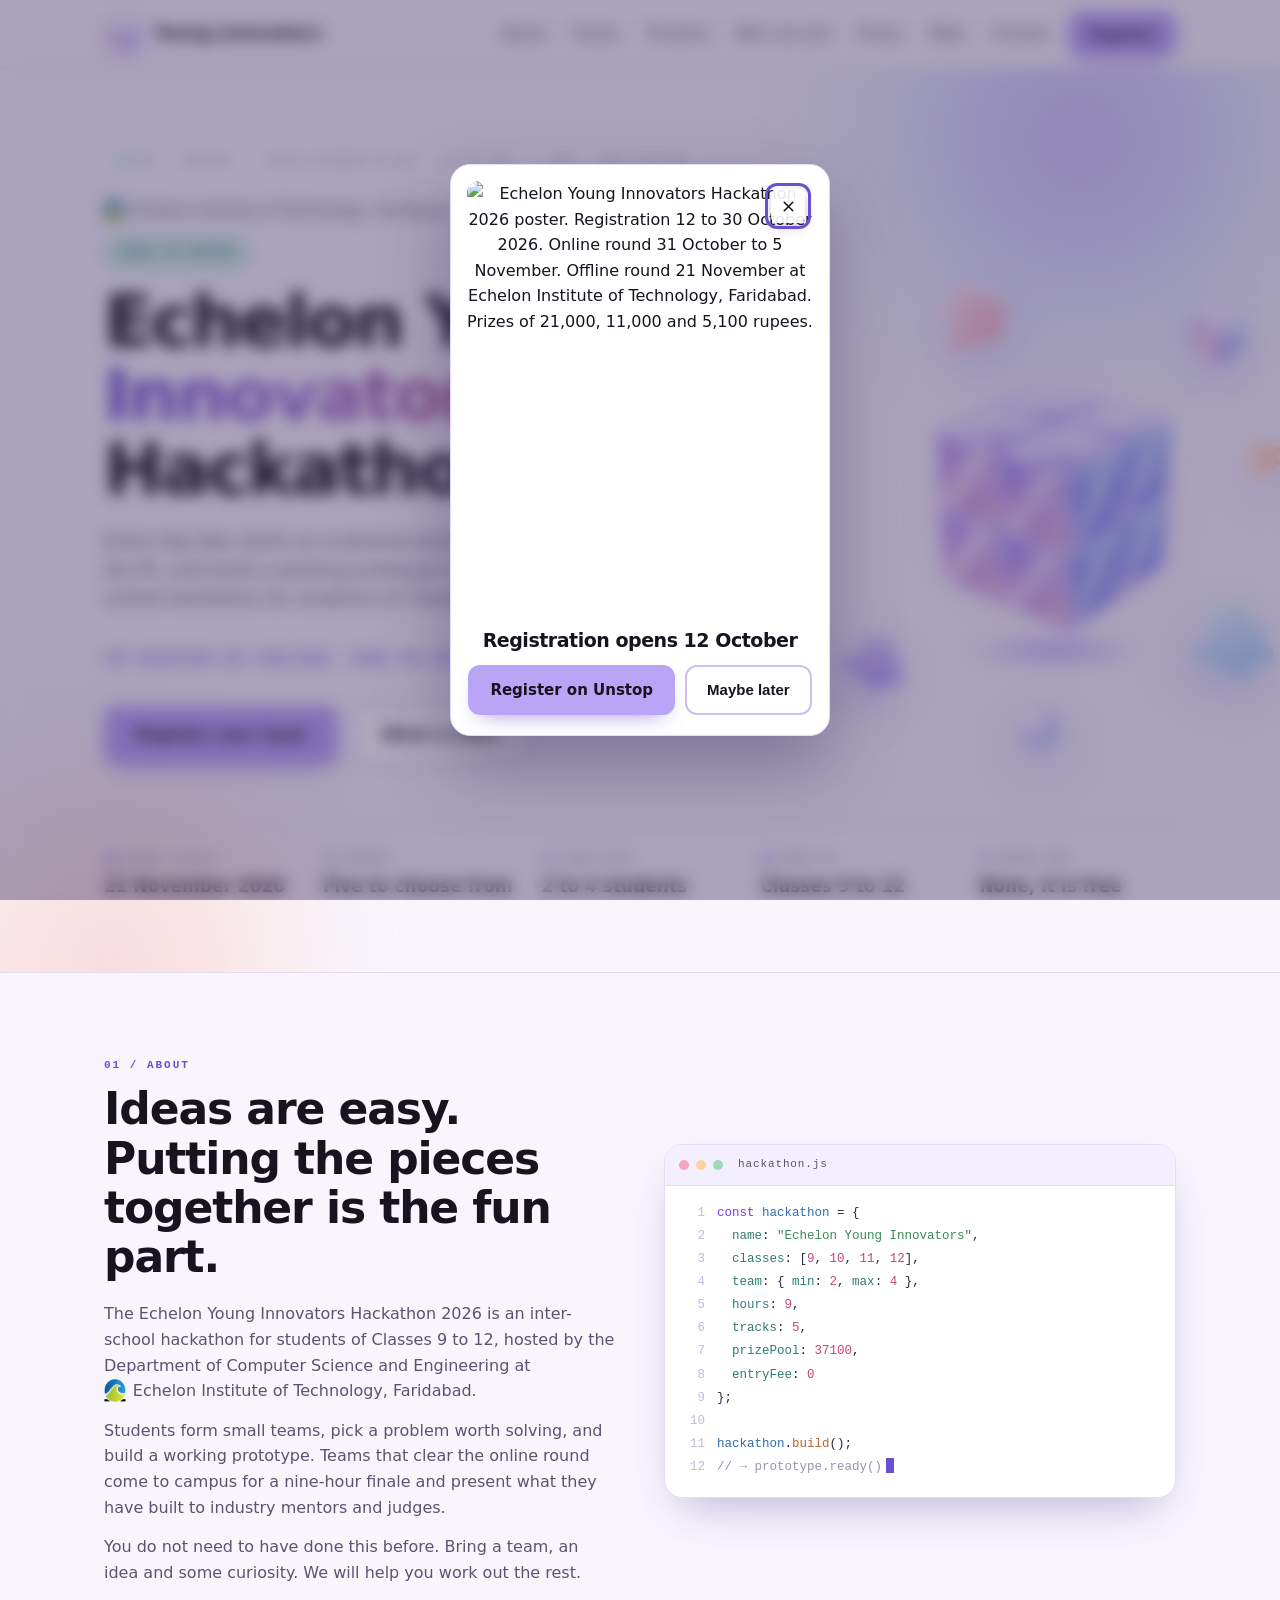
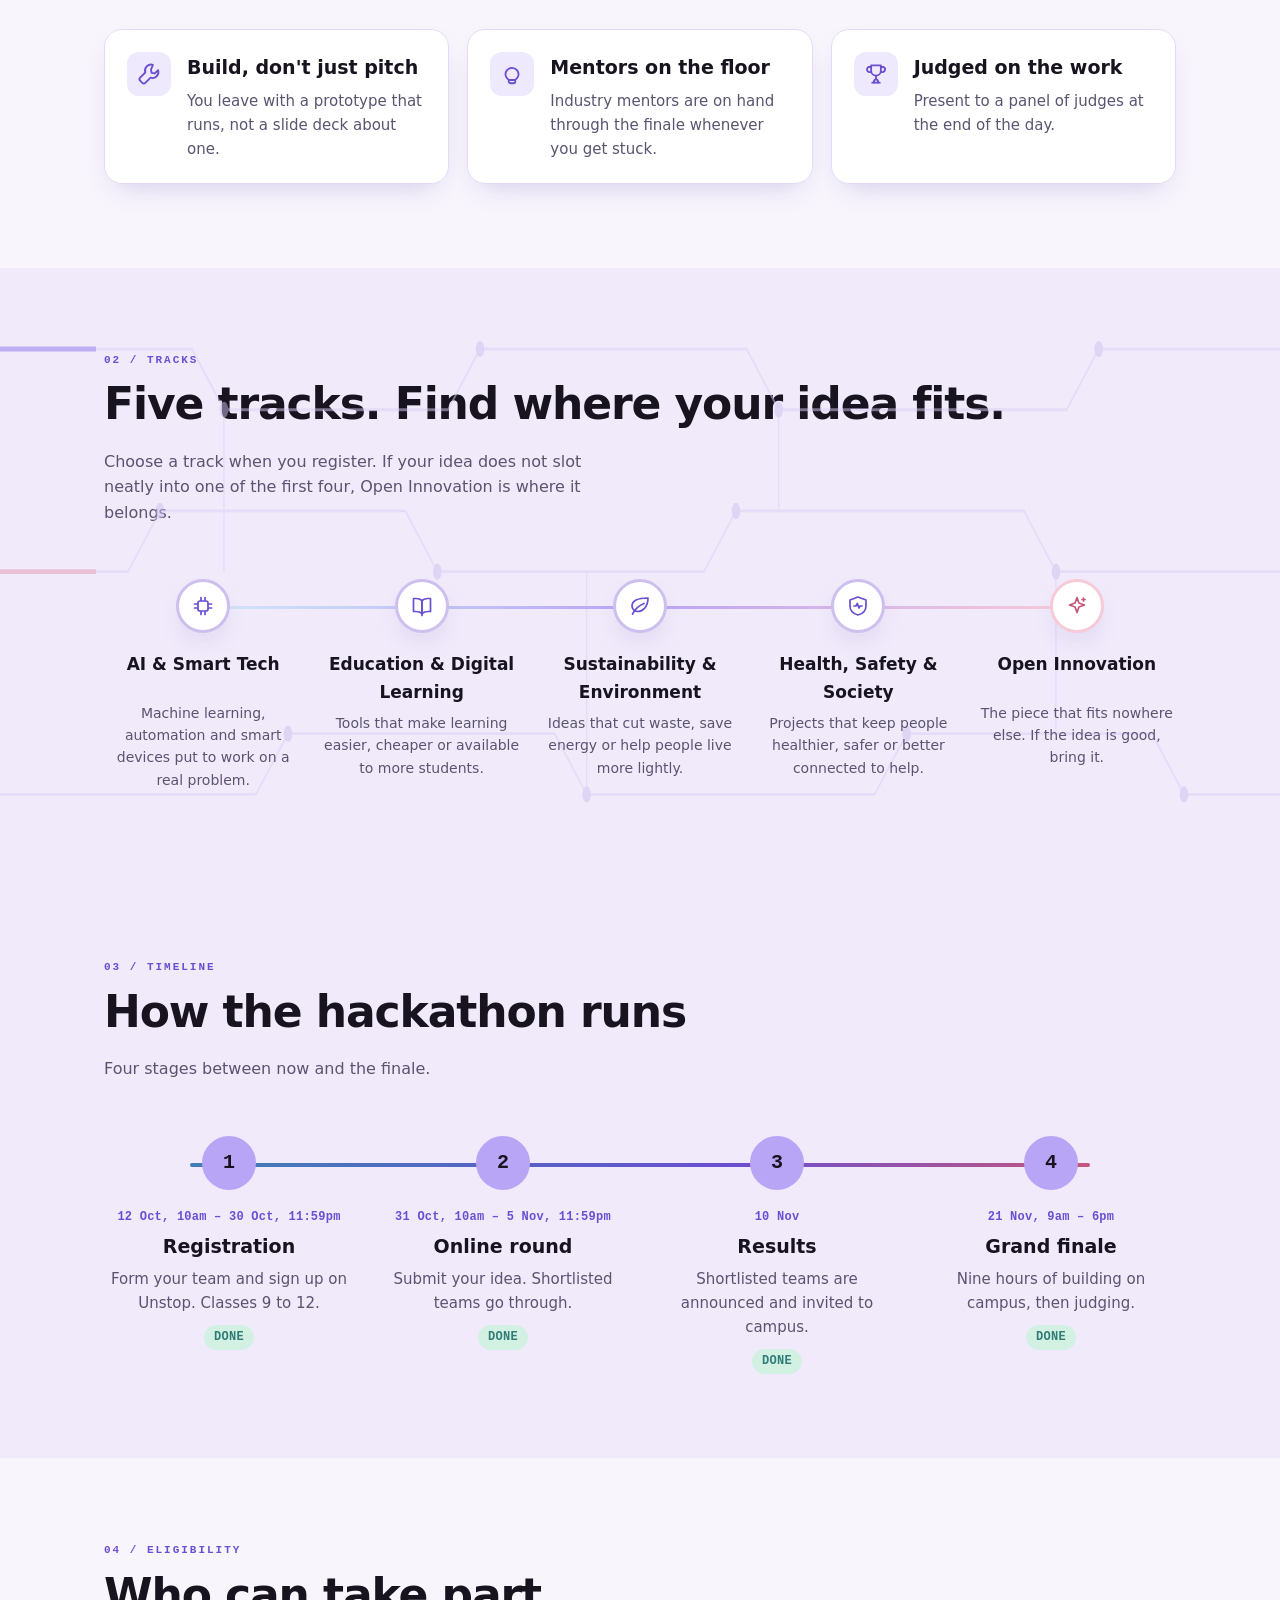
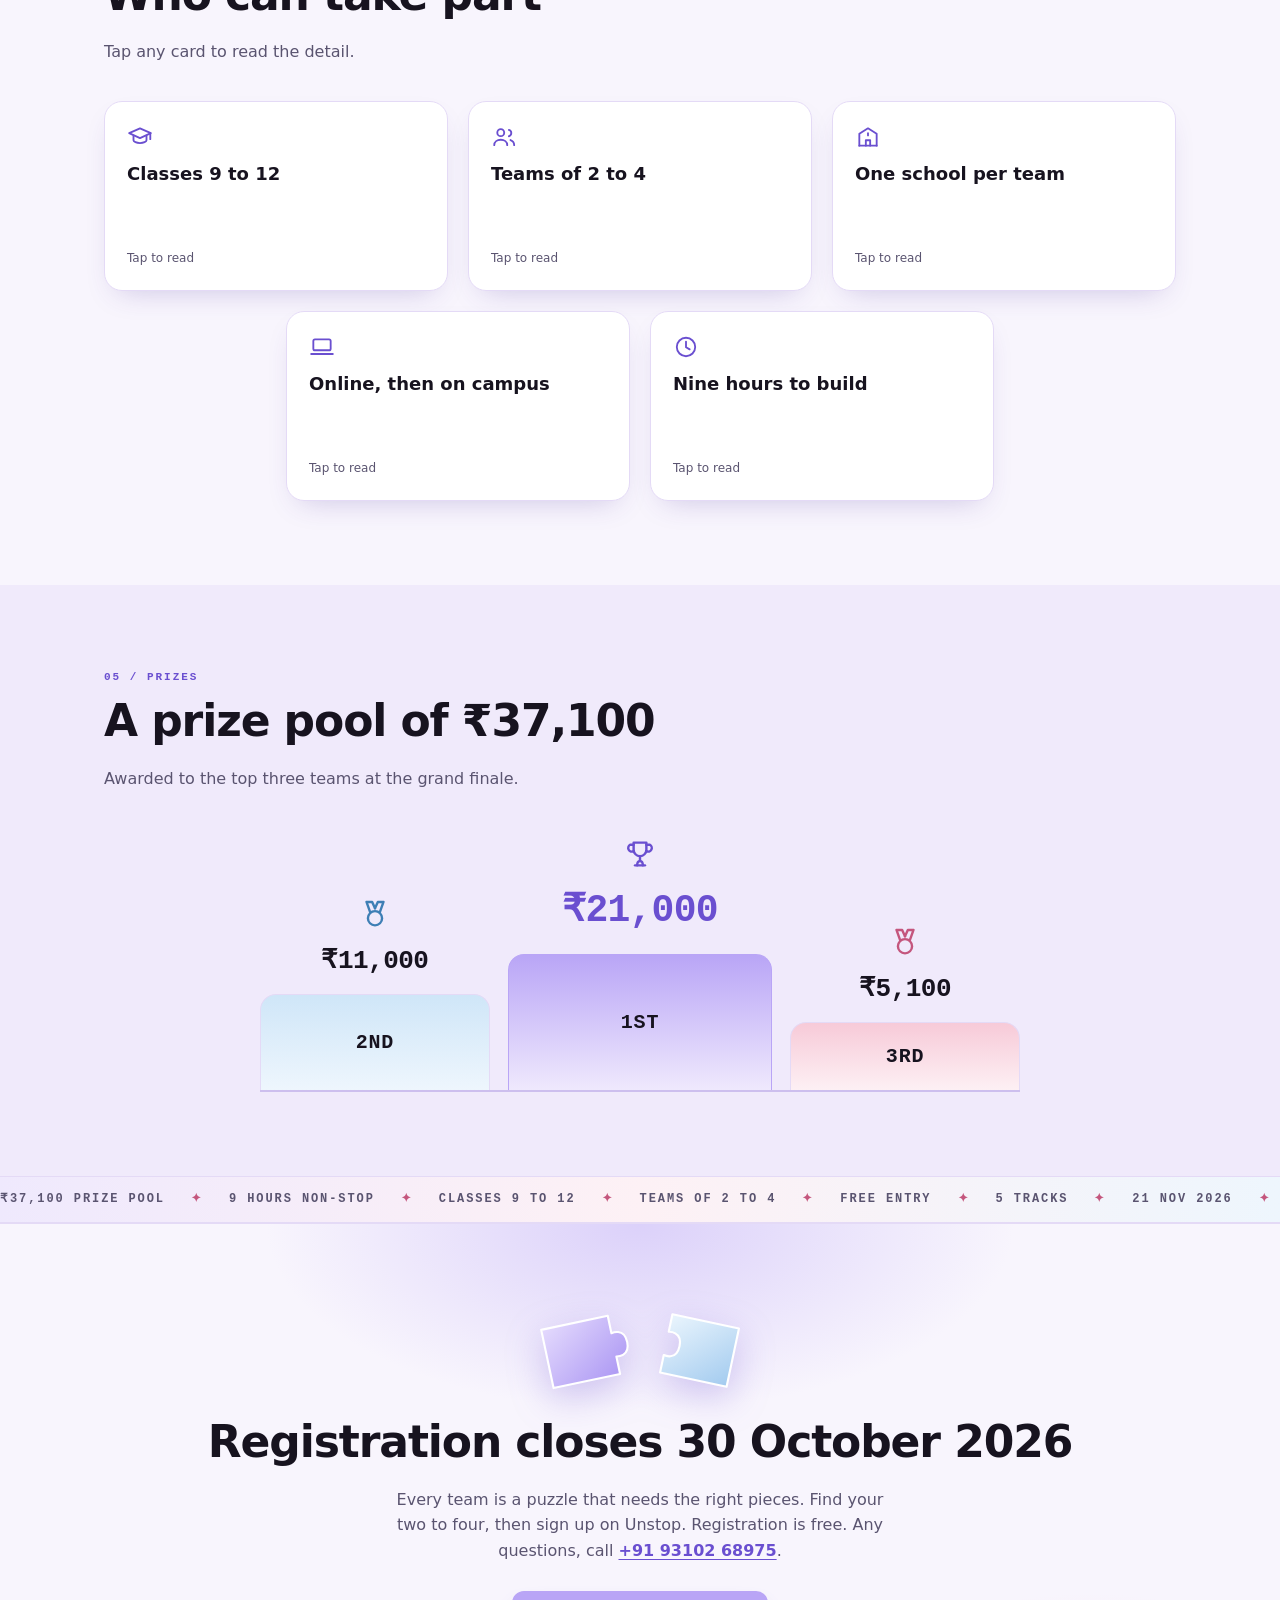
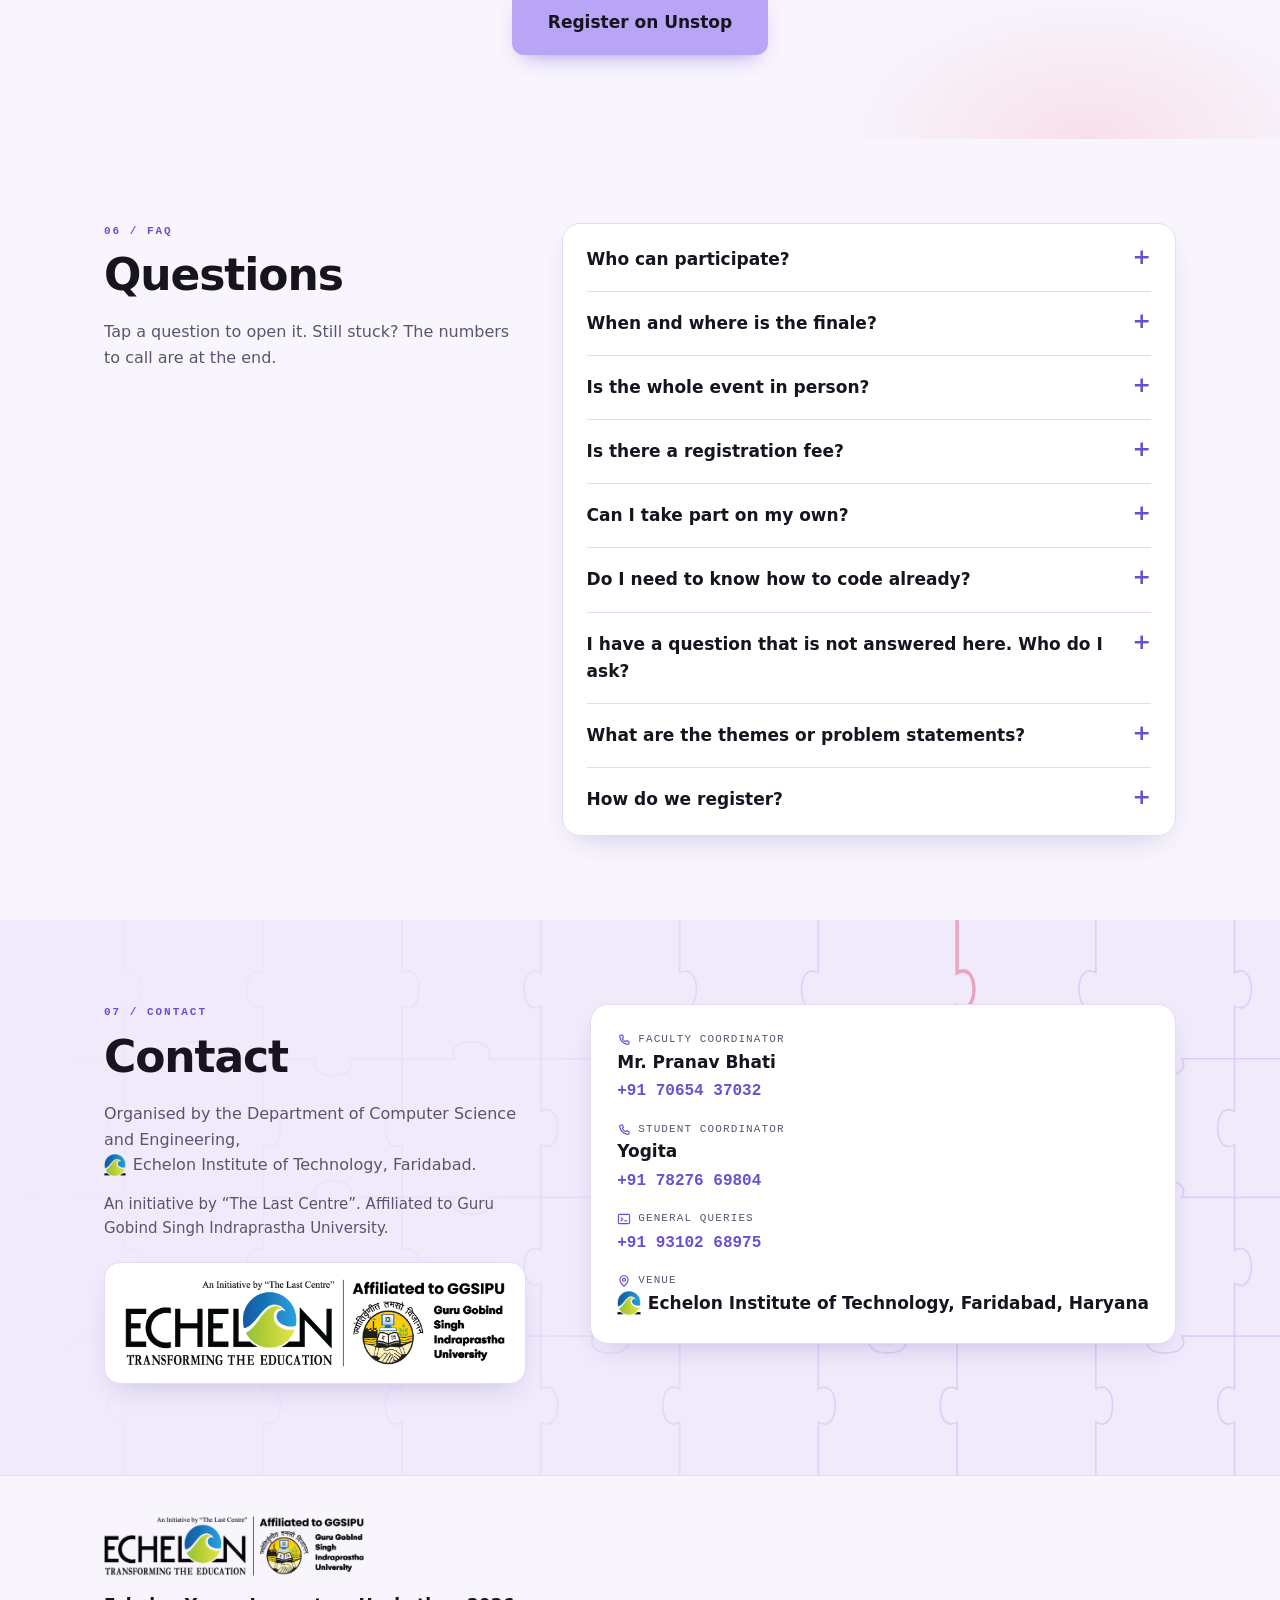
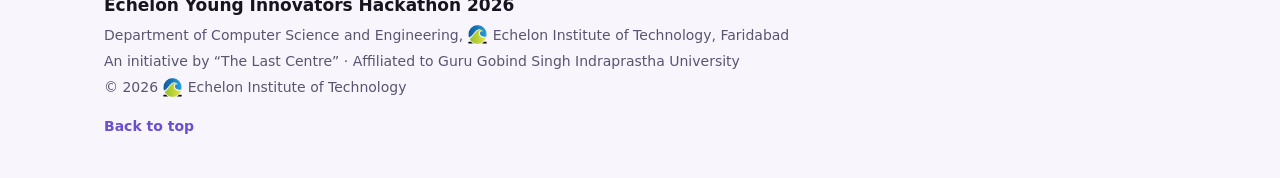
==== commit 5d606c75: "Pastel: cursor fix, remove email and rules card, logo, 3D cube" ====
--- a/index.html
+++ b/index.html
@@ -5,7 +5,7 @@
   <meta name="viewport" content="width=device-width, initial-scale=1.0">
   <title>Echelon Young Innovators Hackathon 2026</title>
   <meta name="description" content="An inter-school hackathon for students of Classes 9 to 12, by the Department of Computer Science and Engineering, Echelon Institute of Technology, Faridabad. Grand finale 21 November 2026.">
-  <meta name="theme-color" content="#0A0F14">
+  <meta name="theme-color" content="#F8F5FD">
 
   <!-- Browser tab icon. The SVG is used where supported, the PNG
        is the fallback and is also what iPhones use on the home screen. -->
@@ -67,40 +67,40 @@
      ============================================================ -->
 <svg class="svg-defs" aria-hidden="true" focusable="false">
   <defs>
-    <!-- Cube faces: teal top, navy-to-green left, navy-to-teal right -->
+    <!-- Cube faces: lavender top, lavender-to-blush left, icy-to-periwinkle right -->
     <linearGradient id="g-cube-top" x1="0" y1="0" x2="1" y2="1">
-      <stop offset="0" stop-color="#CFF5EE" stop-opacity="0.95"/>
-      <stop offset="1" stop-color="#7FD4C8" stop-opacity="0.9"/>
+      <stop offset="0" stop-color="#FFFFFF" stop-opacity="0.95"/>
+      <stop offset="1" stop-color="#D8CCFB" stop-opacity="0.9"/>
     </linearGradient>
     <linearGradient id="g-cube-left" x1="0" y1="0" x2="0.4" y2="1">
-      <stop offset="0" stop-color="#3A5580" stop-opacity="0.92"/>
-      <stop offset="1" stop-color="#3E6B58" stop-opacity="0.9"/>
+      <stop offset="0" stop-color="#C6B3FA" stop-opacity="0.92"/>
+      <stop offset="1" stop-color="#F5C2D5" stop-opacity="0.9"/>
     </linearGradient>
     <linearGradient id="g-cube-right" x1="1" y1="0" x2="0.5" y2="1">
-      <stop offset="0" stop-color="#8DA7CF" stop-opacity="0.92"/>
-      <stop offset="1" stop-color="#2C6E68" stop-opacity="0.9"/>
+      <stop offset="0" stop-color="#BFDDF7" stop-opacity="0.92"/>
+      <stop offset="1" stop-color="#A897F0" stop-opacity="0.9"/>
     </linearGradient>
 
     <!-- Loose pieces -->
-    <linearGradient id="g-teal" x1="0" y1="0" x2="1" y2="1">
-      <stop offset="0" stop-color="#BFEFE7"/><stop offset="1" stop-color="#4FA79B"/>
+    <linearGradient id="g-lav" x1="0" y1="0" x2="1" y2="1">
+      <stop offset="0" stop-color="#E4DAFD"/><stop offset="1" stop-color="#A994F3"/>
     </linearGradient>
-    <linearGradient id="g-navy" x1="0" y1="0" x2="1" y2="1">
-      <stop offset="0" stop-color="#C9D7EC"/><stop offset="1" stop-color="#5B7AA6"/>
+    <linearGradient id="g-icy" x1="0" y1="0" x2="1" y2="1">
+      <stop offset="0" stop-color="#EAF5FD"/><stop offset="1" stop-color="#A3CBEF"/>
     </linearGradient>
-    <linearGradient id="g-green" x1="0" y1="0" x2="1" y2="1">
-      <stop offset="0" stop-color="#CFE8D6"/><stop offset="1" stop-color="#5E9472"/>
+    <linearGradient id="g-blush" x1="0" y1="0" x2="1" y2="1">
+      <stop offset="0" stop-color="#FDE8EF"/><stop offset="1" stop-color="#F0A9C2"/>
     </linearGradient>
-    <linearGradient id="g-slate" x1="0" y1="0" x2="1" y2="1">
-      <stop offset="0" stop-color="#D5DEE6"/><stop offset="1" stop-color="#6C7F90"/>
+    <linearGradient id="g-peach" x1="0" y1="0" x2="1" y2="1">
+      <stop offset="0" stop-color="#FFF0E5"/><stop offset="1" stop-color="#FFC7A3"/>
     </linearGradient>
     <linearGradient id="g-mint" x1="0" y1="0" x2="1" y2="1">
       <stop offset="0" stop-color="#EFFBF5"/><stop offset="1" stop-color="#A9DFC6"/>
     </linearGradient>
     <radialGradient id="g-orb" cx="0.35" cy="0.3" r="0.75">
       <stop offset="0" stop-color="#FFFFFF"/>
-      <stop offset="0.45" stop-color="#BFEFE7"/>
-      <stop offset="1" stop-color="#5B7AA6"/>
+      <stop offset="0.45" stop-color="#E2D8FC"/>
+      <stop offset="1" stop-color="#B8C9F2"/>
     </radialGradient>
 
     <!-- The glass puzzle cube -->
@@ -351,25 +351,25 @@
 
         <div class="shape shape-piece shape-p1" data-depth="1.6">
           <div class="shape-float" style="--r:-18deg; --dur:8s; --delay:-2s;">
-            <svg viewBox="0 0 100 100"><use href="#piece" fill="url(#g-green)"></use></svg>
+            <svg viewBox="0 0 100 100"><use href="#piece" fill="url(#g-blush)"></use></svg>
           </div>
         </div>
 
         <div class="shape shape-piece shape-p2" data-depth="2">
           <div class="shape-float" style="--r:22deg; --dur:9s; --delay:-5s;">
-            <svg viewBox="0 0 100 100"><use href="#piece" fill="url(#g-navy)"></use></svg>
+            <svg viewBox="0 0 100 100"><use href="#piece" fill="url(#g-icy)"></use></svg>
           </div>
         </div>
 
         <div class="shape shape-piece shape-p3" data-depth="1.2">
           <div class="shape-float" style="--r:40deg; --dur:11s; --delay:-1s;">
-            <svg viewBox="0 0 100 100"><use href="#piece" fill="url(#g-teal)"></use></svg>
+            <svg viewBox="0 0 100 100"><use href="#piece" fill="url(#g-lav)"></use></svg>
           </div>
         </div>
 
         <div class="shape shape-piece shape-p4" data-depth="2.4">
           <div class="shape-float" style="--r:-30deg; --dur:7s; --delay:-3s;">
-            <svg viewBox="0 0 100 100"><use href="#piece" fill="url(#g-slate)"></use></svg>
+            <svg viewBox="0 0 100 100"><use href="#piece" fill="url(#g-peach)"></use></svg>
           </div>
         </div>
 
@@ -554,13 +554,13 @@
 
     <!-- Circuit traces, drawn in code. Decorative only. -->
     <svg class="circuit" viewBox="0 0 1200 300" preserveAspectRatio="none" aria-hidden="true">
-      <g fill="none" stroke="#1F3240" stroke-width="1.4">
+      <g fill="none" stroke="#DCD0F7" stroke-width="1.4">
         <path d="M0 40 H180 L210 70 H420 L450 40 H700 L730 70 H1000 L1030 40 H1200"/>
         <path d="M0 150 H120 L150 120 H380 L410 150 H660 L690 120 H960 L990 150 H1200"/>
         <path d="M0 260 H240 L270 230 H520 L550 260 H820 L850 230 H1080 L1110 260 H1200"/>
         <path d="M210 70 V150M730 70 V120M550 260 V150M990 150 V230"/>
       </g>
-      <g fill="#2C4152">
+      <g fill="#CDBFEE">
         <circle cx="210" cy="70" r="4"/><circle cx="450" cy="40" r="4"/>
         <circle cx="730" cy="70" r="4"/><circle cx="1030" cy="40" r="4"/>
         <circle cx="150" cy="120" r="4"/><circle cx="410" cy="150" r="4"/>
@@ -570,9 +570,9 @@
       </g>
       <!-- Two pulses of light travelling along the traces -->
       <path class="trace" d="M0 150 H120 L150 120 H380 L410 150 H660 L690 120 H960 L990 150 H1200"
-            fill="none" stroke="#93C5A3" stroke-width="2.4"/>
+            fill="none" stroke="#E79AB6" stroke-width="2.4"/>
       <path class="trace trace-late" d="M0 40 H180 L210 70 H420 L450 40 H700 L730 70 H1000 L1030 40 H1200"
-            fill="none" stroke="#7FD4C8" stroke-width="2.4"/>
+            fill="none" stroke="#8B73E6" stroke-width="2.4"/>
     </svg>
 
     <div class="container">
@@ -825,9 +825,9 @@
            into view. Purely decorative. -->
       <div class="snap" id="snap" aria-hidden="true">
         <svg viewBox="0 0 200 100">
-          <path class="snap-a" fill="url(#g-teal)" stroke="#FFFFFF" stroke-width="2.5" stroke-linejoin="round"
+          <path class="snap-a" fill="url(#g-lav)" stroke="#FFFFFF" stroke-width="2.5" stroke-linejoin="round"
                 d="M20 15 H100 V36 C100 36 116 32 116 50 C116 68 100 64 100 64 V85 H20 Z"/>
-          <path class="snap-b" fill="url(#g-navy)" stroke="#FFFFFF" stroke-width="2.5" stroke-linejoin="round"
+          <path class="snap-b" fill="url(#g-icy)" stroke="#FFFFFF" stroke-width="2.5" stroke-linejoin="round"
                 d="M100 15 H180 V85 H100 V64 C100 64 116 68 116 50 C116 32 100 36 100 36 Z"/>
           <circle class="snap-flash" cx="108" cy="50" r="14" fill="#FFFFFF"/>
         </svg>
@@ -922,7 +922,7 @@
          the circuit behind the tracks, but drawn as puzzle pieces, so
          the page ends on its theme. Decorative only. -->
     <svg class="jigsaw" viewBox="0 0 1200 420" preserveAspectRatio="xMidYMid slice" aria-hidden="true">
-      <g fill="none" stroke="#1C2D3A" stroke-width="1.3">
+      <g fill="none" stroke="#D9CCF6" stroke-width="1.3">
         <path d="M0 105 L40 105 C30 88 75 88 65 105 L105 105 L145 105 C135 122 180 122 170 105 L210 105 L250 105 C240 88 285 88 275 105 L315 105 L355 105 C345 122 390 122 380 105 L420 105 L460 105 C450 88 495 88 485 105 L525 105 L565 105 C555 122 600 122 590 105 L630 105 L670 105 C660 88 705 88 695 105 L735 105 L775 105 C765 122 810 122 800 105 L840 105 L880 105 C870 88 915 88 905 105 L945 105 L985 105 C975 122 1020 122 1010 105 L1050 105 L1090 105 C1080 88 1125 88 1115 105 L1155 105 L1195 105 C1185 122 1230 122 1220 105 L1200 105"/>
         <path d="M0 210 L40 210 C30 227 75 227 65 210 L105 210 L145 210 C135 193 180 193 170 210 L210 210 L250 210 C240 227 285 227 275 210 L315 210 L355 210 C345 193 390 193 380 210 L420 210 L460 210 C450 227 495 227 485 210 L525 210 L565 210 C555 193 600 193 590 210 L630 210 L670 210 C660 227 705 227 695 210 L735 210 L775 210 C765 193 810 193 800 210 L840 210 L880 210 C870 227 915 227 905 210 L945 210 L985 210 C975 193 1020 193 1010 210 L1050 210 L1090 210 C1080 227 1125 227 1115 210 L1155 210 L1195 210 C1185 193 1230 193 1220 210 L1200 210"/>
         <path d="M0 315 L40 315 C30 298 75 298 65 315 L105 315 L145 315 C135 332 180 332 170 315 L210 315 L250 315 C240 298 285 298 275 315 L315 315 L355 315 C345 332 390 332 380 315 L420 315 L460 315 C450 298 495 298 485 315 L525 315 L565 315 C555 332 600 332 590 315 L630 315 L670 315 C660 298 705 298 695 315 L735 315 L775 315 C765 332 810 332 800 315 L840 315 L880 315 C870 298 915 298 905 315 L945 315 L985 315 C975 332 1020 332 1010 315 L1050 315 L1090 315 C1080 298 1125 298 1115 315 L1155 315 L1195 315 C1185 332 1230 332 1220 315 L1200 315"/>
@@ -938,9 +938,9 @@
         <path d="M1050 0 L1050 40 C1067 30 1067 75 1050 65 L1050 105 L1050 145 C1033 135 1033 180 1050 170 L1050 210 L1050 250 C1067 240 1067 285 1050 275 L1050 315 L1050 355 C1033 345 1033 390 1050 380 L1050 420"/>
         <path d="M1155 0 L1155 40 C1138 30 1138 75 1155 65 L1155 105 L1155 145 C1172 135 1172 180 1155 170 L1155 210 L1155 250 C1138 240 1138 285 1155 275 L1155 315 L1155 355 C1172 345 1172 390 1155 380 L1155 420"/>
       </g>
-      <path class="seam-run" d="M0 210 L40 210 C30 227 75 227 65 210 L105 210 L145 210 C135 193 180 193 170 210 L210 210 L250 210 C240 227 285 227 275 210 L315 210 L355 210 C345 193 390 193 380 210 L420 210 L460 210 C450 227 495 227 485 210 L525 210 L565 210 C555 193 600 193 590 210 L630 210 L670 210 C660 227 705 227 695 210 L735 210 L775 210 C765 193 810 193 800 210 L840 210 L880 210 C870 227 915 227 905 210 L945 210 L985 210 C975 193 1020 193 1010 210 L1050 210 L1090 210 C1080 227 1125 227 1115 210 L1155 210 L1195 210 C1185 193 1230 193 1220 210 L1200 210" fill="none" stroke="#7FD4C8" stroke-width="2.6"/>
-      <path class="seam-run seam-run-2" d="M840 0 L840 40 C857 30 857 75 840 65 L840 105 L840 145 C823 135 823 180 840 170 L840 210 L840 250 C857 240 857 285 840 275 L840 315 L840 355 C823 345 823 390 840 380 L840 420" fill="none" stroke="#93C5A3" stroke-width="2.6"/>
-      <path class="seam-run seam-run-3" d="M0 315 L40 315 C30 298 75 298 65 315 L105 315 L145 315 C135 332 180 332 170 315 L210 315 L250 315 C240 298 285 298 275 315 L315 315 L355 315 C345 332 390 332 380 315 L420 315 L460 315 C450 298 495 298 485 315 L525 315 L565 315 C555 332 600 332 590 315 L630 315 L670 315 C660 298 705 298 695 315 L735 315 L775 315 C765 332 810 332 800 315 L840 315 L880 315 C870 298 915 298 905 315 L945 315 L985 315 C975 332 1020 332 1010 315 L1050 315 L1090 315 C1080 298 1125 298 1115 315 L1155 315 L1195 315 C1185 332 1230 332 1220 315 L1200 315" fill="none" stroke="#8DA7CF" stroke-width="2.6"/>
+      <path class="seam-run" d="M0 210 L40 210 C30 227 75 227 65 210 L105 210 L145 210 C135 193 180 193 170 210 L210 210 L250 210 C240 227 285 227 275 210 L315 210 L355 210 C345 193 390 193 380 210 L420 210 L460 210 C450 227 495 227 485 210 L525 210 L565 210 C555 193 600 193 590 210 L630 210 L670 210 C660 227 705 227 695 210 L735 210 L775 210 C765 193 810 193 800 210 L840 210 L880 210 C870 227 915 227 905 210 L945 210 L985 210 C975 193 1020 193 1010 210 L1050 210 L1090 210 C1080 227 1125 227 1115 210 L1155 210 L1195 210 C1185 193 1230 193 1220 210 L1200 210" fill="none" stroke="#8B73E6" stroke-width="2.6"/>
+      <path class="seam-run seam-run-2" d="M840 0 L840 40 C857 30 857 75 840 65 L840 105 L840 145 C823 135 823 180 840 170 L840 210 L840 250 C857 240 857 285 840 275 L840 315 L840 355 C823 345 823 390 840 380 L840 420" fill="none" stroke="#E79AB6" stroke-width="2.6"/>
+      <path class="seam-run seam-run-3" d="M0 315 L40 315 C30 298 75 298 65 315 L105 315 L145 315 C135 332 180 332 170 315 L210 315 L250 315 C240 298 285 298 275 315 L315 315 L355 315 C345 332 390 332 380 315 L420 315 L460 315 C450 298 495 298 485 315 L525 315 L565 315 C555 332 600 332 590 315 L630 315 L670 315 C660 298 705 298 695 315 L735 315 L775 315 C765 332 810 332 800 315 L840 315 L880 315 C870 298 915 298 905 315 L945 315 L985 315 C975 332 1020 332 1010 315 L1050 315 L1090 315 C1080 298 1125 298 1115 315 L1155 315 L1195 315 C1185 332 1230 332 1220 315 L1200 315" fill="none" stroke="#6FAEDD" stroke-width="2.6"/>
     </svg>
 
     <div class="container contact-grid">
--- a/style.css
+++ b/style.css
@@ -1,6 +1,6 @@
 /* ===========================================================
    ECHELON YOUNG INNOVATORS HACKATHON 2026
-   Stylesheet (dark tech edition)
+   Stylesheet (pastel edition)
 
    Contents:
      1. Variables (your colours live here)
@@ -21,49 +21,49 @@
 
 
 /* =========== 1. VARIABLES ===========================
-   One palette for the whole site: near-black and deep navy
-   backgrounds, pastel teal as the identity colour, with muted
-   navy and dark-green supporting it. Light text on top.
+   One palette for the whole site. Lavender is the identity
+   colour, icy blue and blush pink support it, and near-black
+   carries the text so everything stays easy to read.
    ==================================================== */
 :root {
-  /* Backgrounds: near-black with a navy cast */
-  --bg:       #0A0F14;   /* page background */
-  --bg-alt:   #0E1722;   /* alternate section background, deep navy */
-  --surface:  #121E29;   /* cards */
+  /* Backgrounds */
+  --bg:       #F8F5FD;   /* page background, pale lavender white */
+  --bg-alt:   #F0EAFB;   /* alternate section background */
+  --surface:  #FFFFFF;   /* cards */
 
   /* Lines */
-  --line:        #1F2E3B;
-  --line-strong: #2C4152;
-
-  /* Identity colour: pastel teal */
-  --accent:        #7FD4C8;   /* buttons, filled shapes */
-  --accent-soft:   #143331;   /* tinted backgrounds */
-  --accent-strong: #8EE6D9;   /* icons, links, emphasis */
+  --line:        #E4DAF6;
+  --line-strong: #CDBFEE;
+
+  /* Identity colour */
+  --lavender:      #B9A5F6;   /* buttons, filled shapes */
+  --lavender-soft: #EFE9FD;   /* tinted backgrounds */
+  --lavender-deep: #6A4FD0;   /* icons, links, emphasis (readable on white) */
 
   /* Supporting colours */
-  --navy:     #8DA7CF;        /* pastel navy */
-  --navy-hi:  #A9C1E6;
-  --green:    #93C5A3;        /* pastel dark-green, a sage */
-  --green-hi: #A9D8B7;
-  --teal-soft: #143331;
-  --slate:    #6C7F90;
-  --teal:     #7FD4C8;        /* used for "done" and success */
+  --icy:        #CFE6F8;
+  --icy-deep:   #3E7FB5;
+  --blush:      #F7CAD8;
+  --blush-deep: #C4567D;
+  --mint:       #D3F1E3;
+  --peach:      #FFDCC6;
+  --teal:       #2F7C77;      /* muted teal, used for "done" and success */
 
   /* Text */
-  --ink:       #E4ECF1;   /* headings and main text */
-  --ink-dim:   #8FA1B2;   /* secondary text */
-  --on-accent: #06161A;   /* dark text on the teal buttons */
+  --ink:       #17131F;   /* headings and main text, near black */
+  --ink-dim:   #5A5470;   /* secondary text */
+  --on-accent: #17131F;   /* text on lavender buttons */
 
   /* Code typeface, used for anything that is data: times, counts,
      amounts, status readouts. Never for sentences. */
   --mono: ui-monospace, SFMono-Regular, "SF Mono", "Cascadia Mono",
           "Roboto Mono", Menlo, Consolas, "Liberation Mono", monospace;
 
-  --grid-line: rgba(127, 212, 200, 0.05);   /* the blueprint grid */
-
-  /* Shadows on a dark page are mostly darkness, with a hint of teal */
-  --shadow-soft: 0 12px 30px -14px rgba(0, 0, 0, 0.6);
-  --shadow-lift: 0 22px 44px -18px rgba(0, 0, 0, 0.75);
+  --grid-line: rgba(106, 79, 208, 0.055);   /* the blueprint grid */
+
+  /* Soft, lavender-tinted shadows */
+  --shadow-soft: 0 12px 30px -14px rgba(76, 52, 150, 0.28);
+  --shadow-lift: 0 22px 44px -18px rgba(76, 52, 150, 0.38);
 }
 
 
@@ -122,7 +122,7 @@
 a:focus-visible,
 button:focus-visible,
 summary:focus-visible {
-  outline: 3px solid var(--accent-strong);
+  outline: 3px solid var(--lavender-deep);
   outline-offset: 3px;
   border-radius: 6px;
 }
@@ -170,8 +170,8 @@
   font-family: var(--mono);
   letter-spacing: 0.08em;
   text-transform: uppercase;
-  background-color: var(--teal-soft);
-  border: 1px solid rgba(127, 212, 200, 0.35);
+  background-color: var(--mint);
+  border: 1px solid rgba(47, 124, 119, 0.3);
   color: var(--teal);
   font-size: 13px;
   font-weight: 700;
@@ -187,7 +187,7 @@
   width: 26px;
   height: 26px;
   flex-shrink: 0;
-  color: var(--accent-strong);
+  color: var(--lavender-deep);
   fill: none;
   stroke: currentColor;
   stroke-width: 1.7;
@@ -200,22 +200,22 @@
 /* --- Buttons --- */
 .btn {
   display: inline-block;
-  background-color: var(--accent);
+  background-color: var(--lavender);
   color: var(--on-accent);
   font-size: 16px;
   font-weight: 700;
   padding: 14px 28px;
   border-radius: 12px;
-  border: 2px solid var(--accent);
-  box-shadow: 0 10px 22px -12px rgba(127, 212, 200, 0.3);
+  border: 2px solid var(--lavender);
+  box-shadow: 0 10px 22px -12px rgba(106, 79, 208, 0.7);
   transition: transform 0.15s ease, background-color 0.2s ease, box-shadow 0.2s ease;
 }
 
 .btn:hover {
-  background-color: #95E0D5;
-  border-color: #95E0D5;
+  background-color: #A891F2;
+  border-color: #A891F2;
   transform: translateY(-2px);
-  box-shadow: 0 16px 28px -14px rgba(127, 212, 200, 0.4);
+  box-shadow: 0 16px 28px -14px rgba(106, 79, 208, 0.8);
 }
 
 .btn-small  { padding: 9px 18px; font-size: 14px; }
@@ -230,7 +230,7 @@
 
 .btn-outline:hover {
   background-color: var(--surface);
-  border-color: var(--accent-strong);
+  border-color: var(--lavender-deep);
   box-shadow: none;
 }
 
@@ -240,7 +240,7 @@
   position: sticky;
   top: 0;
   z-index: 50;
-  background-color: rgba(10, 15, 20, 0.82);
+  background-color: rgba(248, 245, 253, 0.86);
   backdrop-filter: blur(10px);
   border-bottom: 1px solid var(--line);
 }
@@ -261,7 +261,7 @@
   height: 40px;
   display: block;
   flex-shrink: 0;
-  filter: drop-shadow(0 4px 8px rgba(127, 212, 200, 0.35));
+  filter: drop-shadow(0 4px 8px rgba(106, 79, 208, 0.35));
   transition: transform 0.4s cubic-bezier(0.34, 1.56, 0.64, 1);
 }
 
@@ -294,7 +294,7 @@
   bottom: -4px;
   height: 2px;
   border-radius: 2px;
-  background: linear-gradient(90deg, var(--accent), var(--green));
+  background: linear-gradient(90deg, var(--lavender), var(--blush));
   transform: scaleX(0);
   transform-origin: left;
   transition: transform 0.25s ease-out;
@@ -354,7 +354,7 @@
   height: 460px;
   top: -160px;
   right: -80px;
-  background: radial-gradient(circle, rgba(42, 63, 95, 0.8), rgba(127, 212, 200, 0.14) 55%, transparent 70%);
+  background: radial-gradient(circle, rgba(185, 165, 246, 0.75), rgba(207, 230, 248, 0.45) 55%, transparent 70%);
   animation: cloud-drift 22s ease-in-out infinite alternate;
 }
 
@@ -363,7 +363,7 @@
   height: 380px;
   bottom: -180px;
   left: -120px;
-  background: radial-gradient(circle, rgba(30, 58, 47, 0.8), rgba(147, 197, 163, 0.12) 55%, transparent 70%);
+  background: radial-gradient(circle, rgba(247, 202, 216, 0.75), rgba(255, 220, 198, 0.4) 55%, transparent 70%);
   animation: cloud-drift 26s ease-in-out infinite alternate-reverse;
 }
 
@@ -419,7 +419,7 @@
 /* Glass pieces get a soft coloured shadow */
 .shape-piece svg,
 .shape-mini svg {
-  filter: drop-shadow(0 16px 22px rgba(127, 212, 200, 0.22));
+  filter: drop-shadow(0 16px 22px rgba(106, 79, 208, 0.22));
 }
 
 /* The big cube in the middle, with a halo of light behind it */
@@ -430,13 +430,13 @@
   position: absolute;
   inset: 12%;
   border-radius: 50%;
-  background: radial-gradient(circle, rgba(127, 212, 200, 0.28), rgba(42, 63, 95, 0.35) 50%, transparent 72%);
+  background: radial-gradient(circle, rgba(139, 105, 240, 0.6), rgba(240, 160, 200, 0.3) 50%, transparent 72%);
   filter: blur(28px);
   z-index: -1;
 }
 
 .shape-cube svg {
-  filter: drop-shadow(0 0 30px rgba(127, 212, 200, 0.5));
+  filter: drop-shadow(0 0 30px rgba(185, 165, 246, 0.5));
 }
 
 /* --- The 3D glass cube ---
@@ -505,11 +505,11 @@
   width: var(--s);
   height: var(--s);
   margin: calc(var(--s) / -2) 0 0 calc(var(--s) / -2);
-  border: 1.5px solid rgba(190, 245, 236, 0.85);
+  border: 1.5px solid rgba(255, 255, 255, 0.9);
   border-radius: 3px;
   box-shadow:
-    inset 0 0 1.8cqw rgba(127, 212, 200, 0.4),
-    0 0 2.4cqw rgba(127, 212, 200, 0.35);
+    inset 0 0 1.8cqw rgba(255, 255, 255, 0.7),
+    0 0 2.4cqw rgba(124, 92, 235, 0.45);
   backface-visibility: visible;    /* glass: you can see the far side */
   overflow: visible;
 }
@@ -520,7 +520,7 @@
   position: absolute;
   inset: 0;
   border-radius: inherit;
-  background: linear-gradient(125deg, transparent 30%, rgba(210, 255, 248, 0.3) 46%, transparent 60%);
+  background: linear-gradient(125deg, transparent 30%, rgba(255, 255, 255, 0.55) 46%, transparent 60%);
 }
 
 /* A jigsaw tab on the outer faces, sitting on the seam */
@@ -531,8 +531,8 @@
   height: 34%;
   border-radius: 50%;
   background: inherit;
-  border: 1.5px solid rgba(190, 245, 236, 0.85);
-  box-shadow: inset 0 0 1cqw rgba(127, 212, 200, 0.4);
+  border: 1.5px solid rgba(255, 255, 255, 0.9);
+  box-shadow: inset 0 0 1cqw rgba(255, 255, 255, 0.7);
 }
 
 .c3-face.tab-r::after { right: -17%; top: 33%; }
@@ -541,12 +541,12 @@
 .c3-face.tab-t::after { top: -17%;    left: 33%; }
 
 /* Each direction gets its own glass tint from the palette */
-.c3-front  { background: linear-gradient(160deg, rgba(42, 63, 95, 0.62), rgba(127, 212, 200, 0.32)); transform: translateZ(calc(var(--s) / 2)); }
-.c3-back   { background: linear-gradient(160deg, rgba(30, 58, 47, 0.4), rgba(42, 63, 95, 0.38));     transform: rotateY(180deg) translateZ(calc(var(--s) / 2)); }
-.c3-right  { background: linear-gradient(200deg, rgba(127, 212, 200, 0.5), rgba(30, 58, 47, 0.6));    transform: rotateY(90deg) translateZ(calc(var(--s) / 2)); }
-.c3-left   { background: linear-gradient(200deg, rgba(141, 167, 207, 0.4), rgba(42, 63, 95, 0.5));    transform: rotateY(-90deg) translateZ(calc(var(--s) / 2)); }
-.c3-top    { background: linear-gradient(135deg, rgba(200, 245, 238, 0.55), rgba(127, 212, 200, 0.35)); transform: rotateX(90deg) translateZ(calc(var(--s) / 2)); }
-.c3-bottom { background: linear-gradient(135deg, rgba(30, 58, 47, 0.5), rgba(42, 63, 95, 0.45));     transform: rotateX(-90deg) translateZ(calc(var(--s) / 2)); }
+.c3-front  { background: linear-gradient(160deg, rgba(167, 139, 250, 0.62), rgba(240, 150, 190, 0.55)); transform: translateZ(calc(var(--s) / 2)); }
+.c3-back   { background: linear-gradient(160deg, rgba(139, 115, 230, 0.4), rgba(120, 175, 235, 0.38)); transform: rotateY(180deg) translateZ(calc(var(--s) / 2)); }
+.c3-right  { background: linear-gradient(200deg, rgba(125, 185, 245, 0.66), rgba(124, 92, 235, 0.62));  transform: rotateY(90deg) translateZ(calc(var(--s) / 2)); }
+.c3-left   { background: linear-gradient(200deg, rgba(150, 120, 245, 0.5), rgba(240, 160, 200, 0.45));  transform: rotateY(-90deg) translateZ(calc(var(--s) / 2)); }
+.c3-top    { background: linear-gradient(135deg, rgba(255, 255, 255, 0.78), rgba(186, 166, 252, 0.66)); transform: rotateX(90deg) translateZ(calc(var(--s) / 2)); }
+.c3-bottom { background: linear-gradient(135deg, rgba(139, 115, 230, 0.45), rgba(125, 185, 245, 0.42)); transform: rotateX(-90deg) translateZ(calc(var(--s) / 2)); }
 
 /* A pool of light under the cube, like the reference picture */
 .cube3d::after {
@@ -557,13 +557,13 @@
   bottom: -4%;
   height: 7%;
   border-radius: 50%;
-  background: radial-gradient(ellipse, rgba(127, 212, 200, 0.55), transparent 70%);
+  background: radial-gradient(ellipse, rgba(124, 92, 235, 0.7), transparent 70%);
   filter: blur(7px);
   pointer-events: none;
 }
 
 /* The 3D cube already has its own light and shadow */
-.shape-cube svg.cube3d-fallback { filter: drop-shadow(0 26px 30px rgba(0, 0, 0, 0.55)); }
+.shape-cube svg.cube3d-fallback { filter: drop-shadow(0 26px 30px rgba(76, 52, 150, 0.3)); }
 
 /* Placement of the smaller pieces around the cube */
 .shape-p1 { left: 22%; top: -2%; width: 20%; }
@@ -587,7 +587,7 @@
 
 /* The word "Innovators" picks up the palette */
 .hero-title .grad {
-  background: linear-gradient(90deg, var(--accent-strong), var(--navy-hi) 50%, var(--green-hi));
+  background: linear-gradient(90deg, var(--lavender-deep), #9A6FD8 45%, var(--blush-deep));
   -webkit-background-clip: text;
           background-clip: text;
   color: transparent;
@@ -606,7 +606,7 @@
   font-weight: 700;
   letter-spacing: 0.1em;
   text-transform: uppercase;
-  color: var(--accent-strong);
+  color: var(--lavender-deep);
   margin-bottom: 10px;
 }
 
@@ -617,7 +617,7 @@
   min-width: 84px;
   padding: 10px 14px 8px;
   border-radius: 14px;
-  background: rgba(18, 30, 41, 0.72);
+  background: rgba(255, 255, 255, 0.7);
   border: 1px solid var(--line);
   box-shadow: var(--shadow-soft);
   backdrop-filter: blur(6px);
@@ -713,13 +713,13 @@
   box-shadow: var(--shadow-lift);
 }
 
-/* The icon sits on a small teal tile */
+/* The icon sits on a small lavender tile */
 .highlights .icon {
   width: 44px;
   height: 44px;
   padding: 9px;
   border-radius: 12px;
-  background-color: var(--accent-soft);
+  background-color: var(--lavender-soft);
 }
 
 .highlights p { font-size: 15px; }
@@ -745,7 +745,7 @@
   right: 10%;
   height: 3px;
   border-radius: 3px;
-  background: linear-gradient(90deg, var(--navy), var(--accent) 50%, var(--green));
+  background: linear-gradient(90deg, var(--icy), var(--lavender) 50%, var(--blush));
 }
 
 .tk-item {
@@ -771,17 +771,17 @@
 }
 
 .tk-item:hover .tk-node {
-  border-color: var(--accent);
+  border-color: var(--lavender);
   transform: translateY(-3px);
 }
 
 /* The one currently lit */
 .tk-item.is-active .tk-node {
-  border-color: var(--accent-strong);
-  background-color: var(--accent-soft);
+  border-color: var(--lavender-deep);
+  background-color: var(--lavender-soft);
   transform: scale(1.14);
-  box-shadow: 0 0 0 7px rgba(127, 212, 200, 0.3),
-              0 10px 28px rgba(127, 212, 200, 0.35);
+  box-shadow: 0 0 0 7px rgba(185, 165, 246, 0.3),
+              0 10px 28px rgba(106, 79, 208, 0.35);
 }
 
 /* script.js measures the lit circle and writes its centre into
@@ -795,7 +795,7 @@
   margin: -2px 0 0 -45px;
   z-index: 0;
   border-radius: 4px;
-  background: linear-gradient(90deg, transparent, var(--accent-strong), transparent);
+  background: linear-gradient(90deg, transparent, var(--lavender-deep), transparent);
   opacity: 0;
   transform: translate(var(--tk-x, 0px), var(--tk-y, 0px));
   transition: transform 0.55s cubic-bezier(0.3, 0.8, 0.3, 1), opacity 0.4s;
@@ -813,10 +813,10 @@
 
 .tk-detail { font-size: 14px; max-width: 24ch; margin: 0 auto; }
 
-/* The catch-all track is marked out in green */
-.tk-open .tk-node { border-color: var(--green); }
-.tk-open .tk-node .icon { color: var(--green-hi); }
-.tk-open:hover .tk-node { border-color: var(--green-hi); }
+/* The catch-all track is marked out in blush */
+.tk-open .tk-node { border-color: var(--blush); }
+.tk-open .tk-node .icon { color: var(--blush-deep); }
+.tk-open:hover .tk-node { border-color: var(--blush-deep); }
 
 
 /* =========== 7. TIMELINE (progress track) ===========
@@ -846,7 +846,7 @@
   height: 100%;
   width: var(--tl-progress, 0%);   /* script.js sets --tl-progress */
   border-radius: 4px;
-  background: linear-gradient(90deg, var(--navy-hi), var(--accent-strong) 60%, var(--green-hi));
+  background: linear-gradient(90deg, var(--icy-deep), var(--lavender-deep) 60%, var(--blush-deep));
   transition: width 1.2s cubic-bezier(0.2, 0.7, 0.3, 1),
               height 1.2s cubic-bezier(0.2, 0.7, 0.3, 1);
 }
@@ -880,7 +880,7 @@
 
 .tl-when {
   font-family: var(--mono);
-  color: var(--accent-strong);
+  color: var(--lavender-deep);
   font-size: 12px;
   font-weight: 700;
   letter-spacing: 0.02em;
@@ -895,19 +895,19 @@
 
 /* Finished */
 .tl-step.is-done .tl-node {
-  border-color: var(--accent);
-  background-color: var(--accent);
-}
-.tl-step.is-done .tl-num { color: var(--on-accent); }
+  border-color: var(--lavender);
+  background-color: var(--lavender);
+}
+.tl-step.is-done .tl-num { color: var(--ink); }
 
 /* Happening now */
 .tl-step.is-now .tl-node {
-  border-color: var(--accent-strong);
+  border-color: var(--lavender-deep);
   background-color: var(--surface);
   transform: scale(1.12);
-  box-shadow: 0 0 0 7px rgba(127, 212, 200, 0.32);
-}
-.tl-step.is-now .tl-num { color: var(--accent-strong); }
+  box-shadow: 0 0 0 7px rgba(185, 165, 246, 0.32);
+}
+.tl-step.is-now .tl-num { color: var(--lavender-deep); }
 
 /* A pulsing ring, only on the stage happening right now */
 .tl-step.is-now .tl-node::after {
@@ -915,7 +915,7 @@
   position: absolute;
   inset: -3px;
   border-radius: 50%;
-  border: 2px solid var(--accent-strong);
+  border: 2px solid var(--lavender-deep);
   animation: tl-pulse 2.4s ease-out infinite;
 }
 
@@ -936,9 +936,9 @@
   letter-spacing: 0.02em;
 }
 
-.tl-status-now  { background-color: var(--accent); color: var(--on-accent); }
-.tl-status-done { background-color: var(--teal-soft); color: var(--teal); }
-.tl-status-next { background-color: rgba(127, 212, 200, 0.08); color: var(--ink-dim); }
+.tl-status-now  { background-color: var(--lavender); color: var(--on-accent); }
+.tl-status-done { background-color: var(--mint); color: var(--teal); }
+.tl-status-next { background-color: rgba(106, 79, 208, 0.08); color: var(--ink-dim); }
 
 
 /* =========== 8. ELIGIBILITY (flip cards) ============ */
@@ -997,8 +997,8 @@
 
 .rule-back {
   transform: rotateY(180deg);
-  background: linear-gradient(160deg, var(--accent-soft), #10221D);
-  border-color: var(--accent);
+  background: linear-gradient(160deg, var(--lavender-soft), #FBEFF4);
+  border-color: var(--lavender);
 }
 
 .rule-title { font-size: 18px; font-weight: 700; color: var(--ink); }
@@ -1018,7 +1018,7 @@
 
 /* The card still awaiting information keeps a dashed outline */
 .rule-pending .rule-front {
-  background-color: rgba(18, 30, 41, 0.4);
+  background-color: rgba(255, 255, 255, 0.5);
   border: 1.5px dashed var(--line-strong);
   box-shadow: none;
 }
@@ -1075,24 +1075,24 @@
 .pod-3 .pod-block { height: 68px; }
 
 /* Each place takes one of the three palette colours */
-.pod-1 .pod-block { background: linear-gradient(180deg, rgba(127, 212, 200, 0.42), rgba(127, 212, 200, 0.06)); border-color: var(--accent); }
-.pod-2 .pod-block { background: linear-gradient(180deg, rgba(141, 167, 207, 0.35), rgba(141, 167, 207, 0.05)); border-color: rgba(141, 167, 207, 0.5); }
-.pod-3 .pod-block { background: linear-gradient(180deg, rgba(147, 197, 163, 0.32), rgba(147, 197, 163, 0.05)); border-color: rgba(147, 197, 163, 0.5); }
-
-.pod-2 .icon { color: var(--navy-hi); }
-.pod-3 .icon { color: var(--green-hi); }
+.pod-1 .pod-block { background: linear-gradient(180deg, var(--lavender), var(--lavender-soft)); border-color: var(--lavender); }
+.pod-2 .pod-block { background: linear-gradient(180deg, var(--icy), #EEF6FD); }
+.pod-3 .pod-block { background: linear-gradient(180deg, var(--blush), #FDF0F4); }
+
+.pod-2 .icon { color: var(--icy-deep); }
+.pod-3 .icon { color: var(--blush-deep); }
 
 .pod-1 .pod-amount {
   font-size: 38px;
-  color: var(--accent-strong);
+  color: var(--lavender-deep);
 }
 
 
 /* =========== 10. REGISTER =========================== */
 .register {
   background:
-    radial-gradient(36rem 18rem at 50% 0%, rgba(127, 212, 200, 0.16), transparent 65%),
-    radial-gradient(24rem 14rem at 85% 100%, rgba(30, 58, 47, 0.7), transparent 65%),
+    radial-gradient(36rem 18rem at 50% 0%, rgba(185, 165, 246, 0.45), transparent 65%),
+    radial-gradient(24rem 14rem at 85% 100%, rgba(247, 202, 216, 0.5), transparent 65%),
     var(--bg);
   border-top: 1px solid var(--line);
   text-align: center;
@@ -1105,7 +1105,7 @@
 
 .register-inner a:not(.btn),
 .faq-list a:not(.btn) {
-  color: var(--accent-strong);
+  color: var(--lavender-deep);
   font-weight: 600;
   text-decoration: underline;
   text-underline-offset: 3px;
@@ -1124,7 +1124,7 @@
   width: 100%;
   height: auto;
   overflow: visible;
-  filter: drop-shadow(0 12px 18px rgba(127, 212, 200, 0.28));
+  filter: drop-shadow(0 12px 18px rgba(106, 79, 208, 0.28));
 }
 
 .snap-a,
@@ -1195,7 +1195,7 @@
 
 .faq-list summary::after {
   content: "+";
-  color: var(--accent-strong);
+  color: var(--lavender-deep);
   font-size: 22px;
   line-height: 1;
   flex-shrink: 0;
@@ -1250,7 +1250,7 @@
 
 .contact-details a[href^="tel:"] { font-family: var(--mono); font-size: 16px; }
 
-.contact-details a { color: var(--accent-strong); }
+.contact-details a { color: var(--lavender-deep); }
 
 .footer {
   border-top: 1px solid var(--line);
@@ -1270,7 +1270,7 @@
   margin-top: 16px;
   font-size: 14px;
   font-weight: 600;
-  color: var(--accent-strong);
+  color: var(--lavender-deep);
 }
 
 
@@ -1297,7 +1297,7 @@
   width: 34px;
   height: 34px;
   margin: -17px 0 0 -17px;
-  border: 1.5px solid rgba(228, 236, 241, 0.4);
+  border: 1.5px solid rgba(23, 19, 31, 0.35);
   border-radius: 50%;
   transition: opacity 0.25s, width 0.2s, height 0.2s,
               margin 0.2s, border-color 0.2s, background-color 0.2s;
@@ -1307,7 +1307,7 @@
   width: 7px;
   height: 7px;
   margin: -3.5px 0 0 -3.5px;
-  background-color: var(--accent-strong);
+  background-color: var(--lavender-deep);
   border-radius: 50%;
 }
 
@@ -1323,8 +1323,8 @@
   width: 54px;
   height: 54px;
   margin: -27px 0 0 -27px;
-  border-color: var(--accent-strong);
-  background-color: rgba(127, 212, 200, 0.18);
+  border-color: var(--lavender-deep);
+  background-color: rgba(185, 165, 246, 0.18);
 }
 
 /* --- Status strip --- */
@@ -1340,7 +1340,7 @@
   margin-bottom: 20px;
   padding: 7px 14px;
   border-radius: 999px;
-  background: rgba(18, 30, 41, 0.72);
+  background: rgba(255, 255, 255, 0.7);
   border: 1px solid var(--line);
 }
 
@@ -1372,7 +1372,7 @@
   font-size: 11px;
   font-weight: 700;
   letter-spacing: 0.18em;
-  color: var(--accent-strong);
+  color: var(--lavender-deep);
   margin-bottom: 10px;
 }
 
@@ -1381,7 +1381,7 @@
   overflow: hidden;
   border-top: 1px solid var(--line);
   border-bottom: 1px solid var(--line);
-  background: linear-gradient(90deg, #0F1C24, #10201C 50%, #0F1C24);
+  background: linear-gradient(90deg, var(--lavender-soft), #FDF1F5 50%, #EEF6FD);
   padding: 13px 0;
 }
 
@@ -1404,7 +1404,7 @@
   white-space: nowrap;
 }
 
-.ticker-run i { color: var(--green-hi); font-style: normal; }
+.ticker-run i { color: var(--blush-deep); font-style: normal; }
 
 @keyframes ticker-run {
   from { transform: translateX(0); }
@@ -1423,7 +1423,7 @@
   stroke-width: 2;
   vertical-align: -2px;
   margin-right: 7px;
-  color: var(--accent-strong);
+  color: var(--lavender-deep);
 }
 
 .fact dt,
@@ -1448,7 +1448,7 @@
   align-items: center;
   gap: 7px;
   padding: 11px 14px;
-  background-color: #0F1922;
+  background-color: #F4EFFE;
   border-bottom: 1px solid var(--line);
 }
 
@@ -1458,8 +1458,8 @@
   border-radius: 50%;
 }
 
-.codewin-dot-1 { background-color: #E08A8A; }
-.codewin-dot-2 { background-color: #D9C27A; }
+.codewin-dot-1 { background-color: #F3A5B9; }
+.codewin-dot-2 { background-color: #FFD39E; }
 .codewin-dot-3 { background-color: #9FD9BC; }
 
 .codewin-name {
@@ -1475,7 +1475,7 @@
   font-size: 12.5px;
   line-height: 1.85;
   overflow-x: auto;
-  color: #CFE0E8;
+  color: #2B2540;
 }
 
 .codewin .ln {
@@ -1483,18 +1483,18 @@
   width: 24px;
   margin-right: 12px;
   text-align: right;
-  color: #3C5266;
+  color: #C2B7E2;
   user-select: none;
 }
 
 /* Syntax colours, darkened so they read on white */
-.codewin .kw { color: #9DB7E6; }   /* const */
-.codewin .vr { color: #8DB8E6; }   /* variable */
-.codewin .pr { color: #7FD4C8; }   /* property */
-.codewin .st { color: #A6D8B0; }   /* string */
-.codewin .nu { color: #F2A6A0; }   /* number */
-.codewin .fn { color: #E6C88A; }   /* function */
-.codewin .cm { color: #5F7385; }   /* comment */
+.codewin .kw { color: #7C3AED; }   /* const */
+.codewin .vr { color: #2F6FB0; }   /* variable */
+.codewin .pr { color: #2F7C77; }   /* property */
+.codewin .st { color: #3B8A57; }   /* string */
+.codewin .nu { color: #C2457A; }   /* number */
+.codewin .fn { color: #B5642B; }   /* function */
+.codewin .cm { color: #9A93B0; }   /* comment */
 
 .caret {
   display: inline-block;
@@ -1502,7 +1502,7 @@
   height: 15px;
   margin-left: 4px;
   vertical-align: -3px;
-  background-color: var(--accent-strong);
+  background-color: var(--lavender-deep);
   animation: caret-blink 1.1s steps(1) infinite;
 }
 
@@ -1555,7 +1555,7 @@
   align-items: center;
   justify-content: center;
   padding: 24px;
-  background: rgba(3, 6, 10, 0.72);
+  background: rgba(42, 31, 82, 0.38);
   backdrop-filter: blur(8px);
   opacity: 0;
   transition: opacity 0.35s ease-out;
@@ -1573,7 +1573,7 @@
   border-radius: 20px;
   border: 1px solid var(--line);
   background-color: var(--surface);
-  box-shadow: 0 30px 70px rgba(0, 0, 0, 0.6);
+  box-shadow: 0 30px 70px rgba(42, 31, 82, 0.35);
   transform: translateY(18px) scale(0.97);
   transition: transform 0.4s cubic-bezier(0.2, 0.75, 0.25, 1);
   text-align: center;
@@ -1615,14 +1615,14 @@
   padding: 0;
   border: 0;
   border-radius: 50%;
-  background-color: rgba(10, 15, 20, 0.85);
+  background-color: rgba(255, 255, 255, 0.9);
   color: var(--ink);
-  box-shadow: 0 4px 12px rgba(0, 0, 0, 0.45);
+  box-shadow: 0 4px 12px rgba(42, 31, 82, 0.25);
   cursor: pointer;
   transition: background-color 0.2s, color 0.2s;
 }
 
-.promo-close:hover { background-color: var(--green-hi); color: #fff; }
+.promo-close:hover { background-color: var(--blush-deep); color: #fff; }
 
 .promo-close svg {
   width: 17px;
@@ -1668,7 +1668,7 @@
   display: inline-block;
   margin-top: 22px;
   padding: 16px 20px;
-  background-color: #F2F6F8;   /* light, so the black ECHELON lettering shows */
+  background-color: var(--surface);
   border: 1px solid var(--line);
   border-radius: 16px;
   box-shadow: var(--shadow-soft);
@@ -1684,10 +1684,6 @@
 .org-lockup-footer {
   max-width: 260px;
   margin-bottom: 16px;
-  padding: 10px 14px;
-  border-radius: 12px;
-  background-color: #F2F6F8;
-  box-sizing: content-box;
 }
 
 /* --- Contact background: a jigsaw grid with signals on the seams --- */
@@ -1736,14 +1732,14 @@
   height: 260px;
   margin: -130px 0 0 -130px;
   border-radius: 50%;
-  border: 2px solid rgba(141, 167, 207, 0.45);
+  border: 2px solid rgba(139, 115, 230, 0.45);
   opacity: 0;
   pointer-events: none;
   animation: ping 4.5s ease-out infinite;
 }
 
-.ping-2 { animation-delay: 1.5s; border-color: rgba(147, 197, 163, 0.45); }
-.ping-3 { animation-delay: 3s;   border-color: rgba(141, 167, 207, 0.45); }
+.ping-2 { animation-delay: 1.5s; border-color: rgba(231, 154, 182, 0.45); }
+.ping-3 { animation-delay: 3s;   border-color: rgba(111, 174, 221, 0.45); }
 
 @keyframes ping {
   0%   { transform: scale(0.6); opacity: 0.9; }
@@ -1788,7 +1784,7 @@
     right: auto;
     width: 3px;
     height: auto;
-    background: linear-gradient(180deg, var(--navy), var(--accent) 50%, var(--green));
+    background: linear-gradient(180deg, var(--icy), var(--lavender) 50%, var(--blush));
   }
 
   .tk-item {
@@ -1805,7 +1801,7 @@
     width: 4px;
     height: 70px;
     margin: -35px 0 0 -2px;
-    background: linear-gradient(180deg, transparent, var(--accent-strong), transparent);
+    background: linear-gradient(180deg, transparent, var(--lavender-deep), transparent);
   }
 
   .tk-item h3 { min-height: 0; }
@@ -1830,7 +1826,7 @@
   .tl-rail-fill {
     width: 100%;
     height: var(--tl-progress, 0%);
-    background: linear-gradient(180deg, var(--navy-hi), var(--accent-strong) 60%, var(--green-hi));
+    background: linear-gradient(180deg, var(--icy-deep), var(--lavender-deep) 60%, var(--blush-deep));
   }
 
   .tl-step {
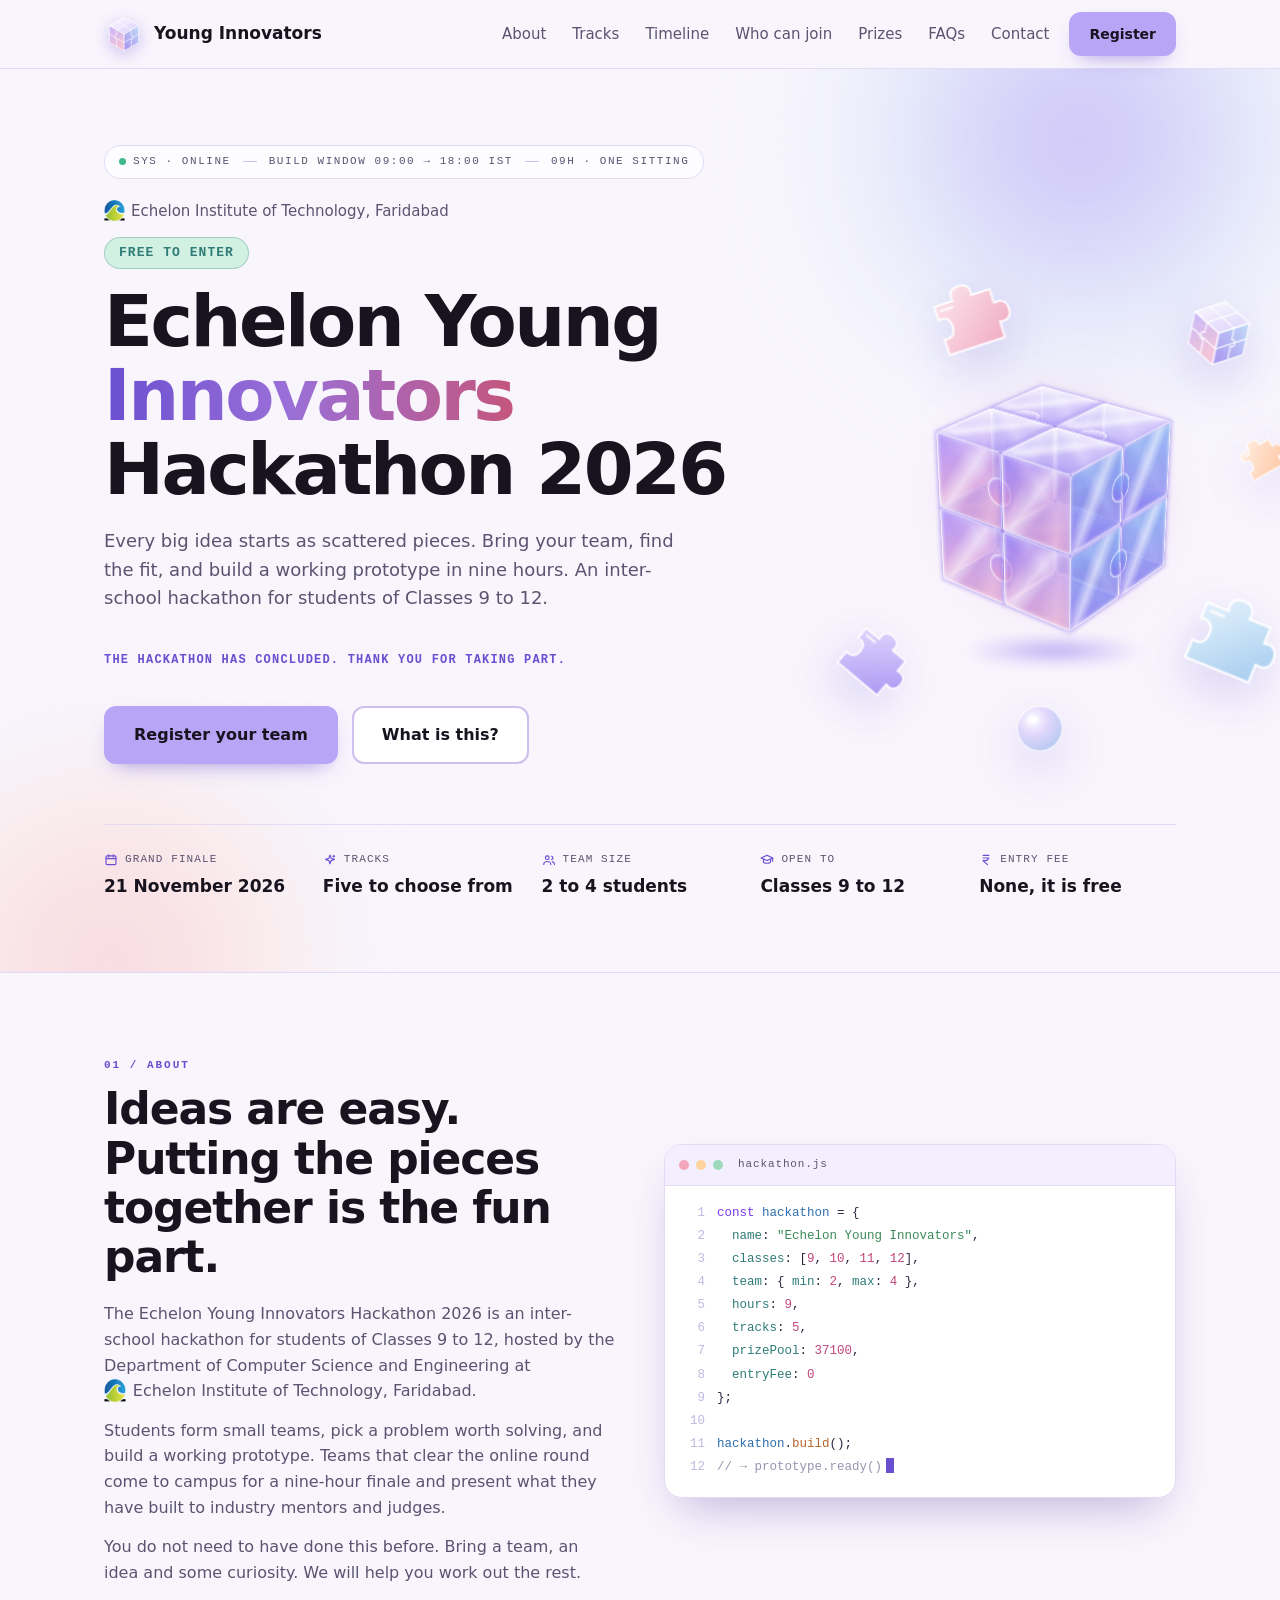
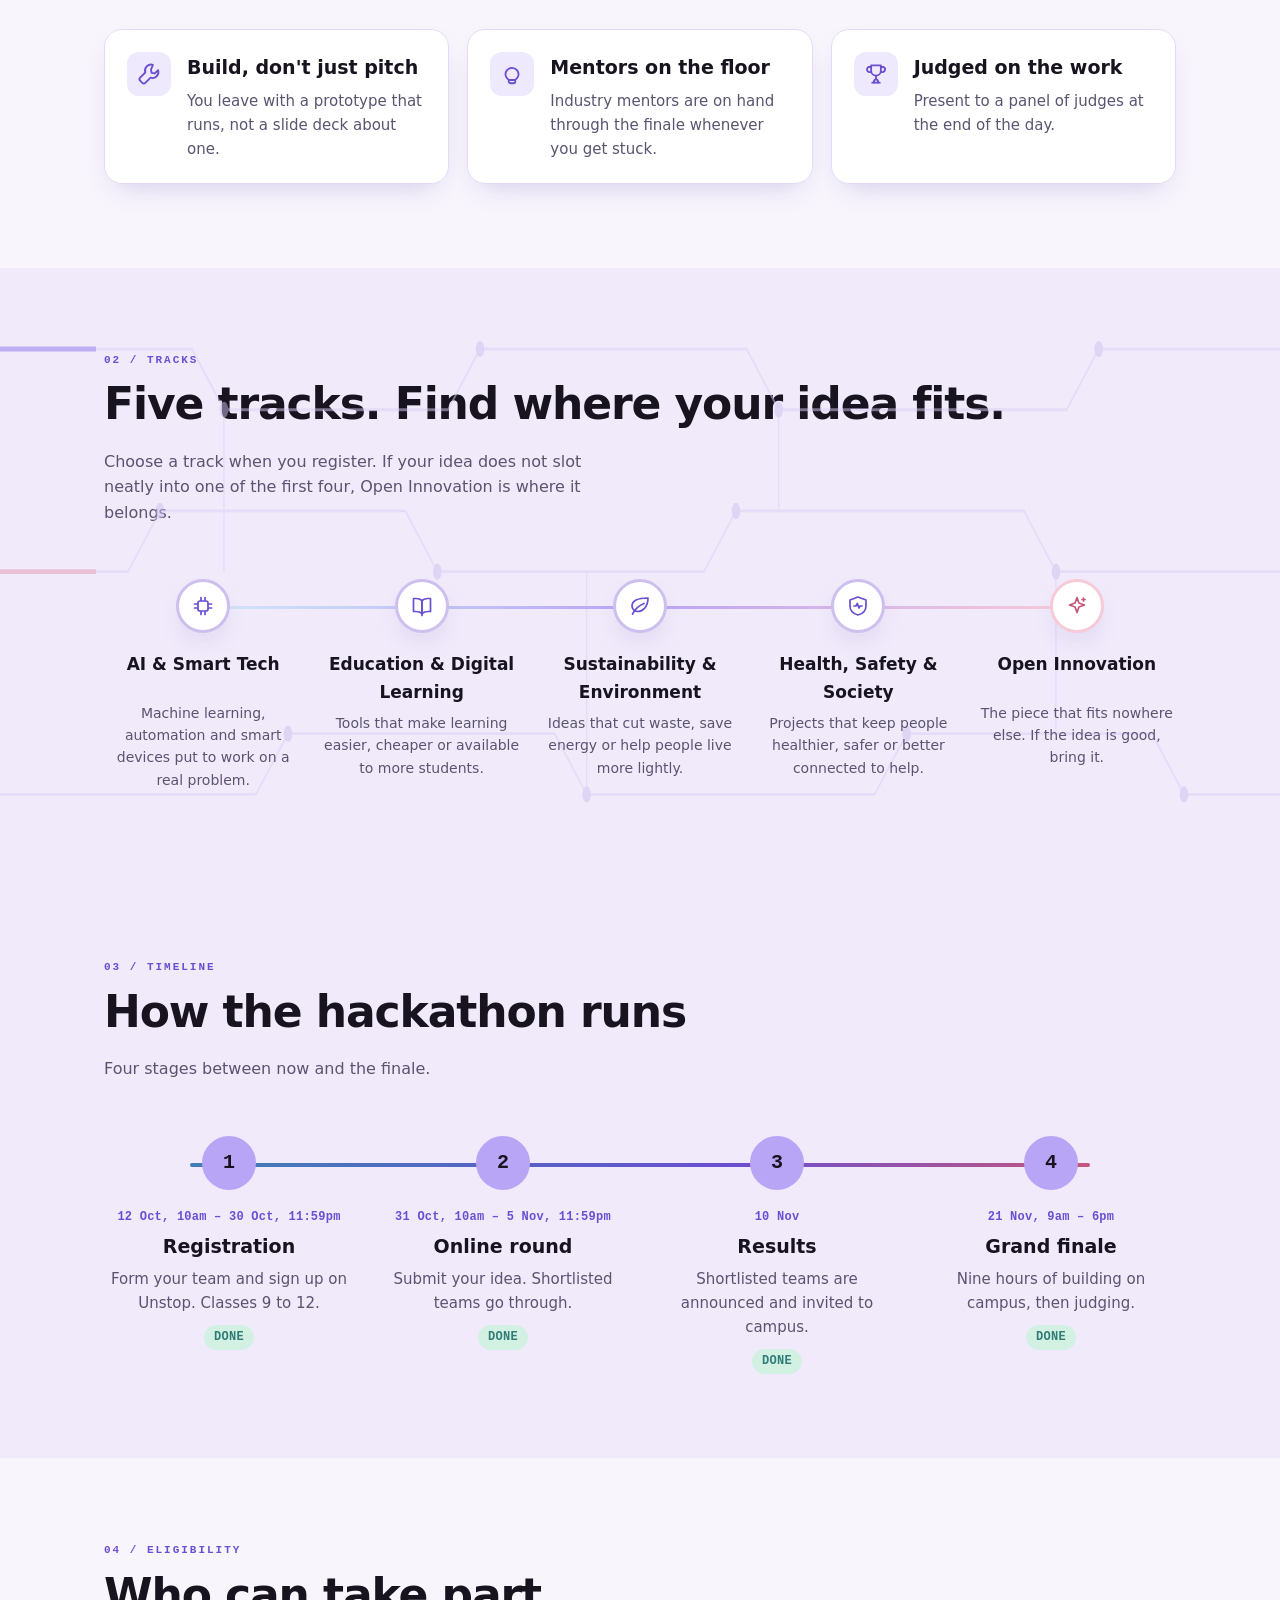
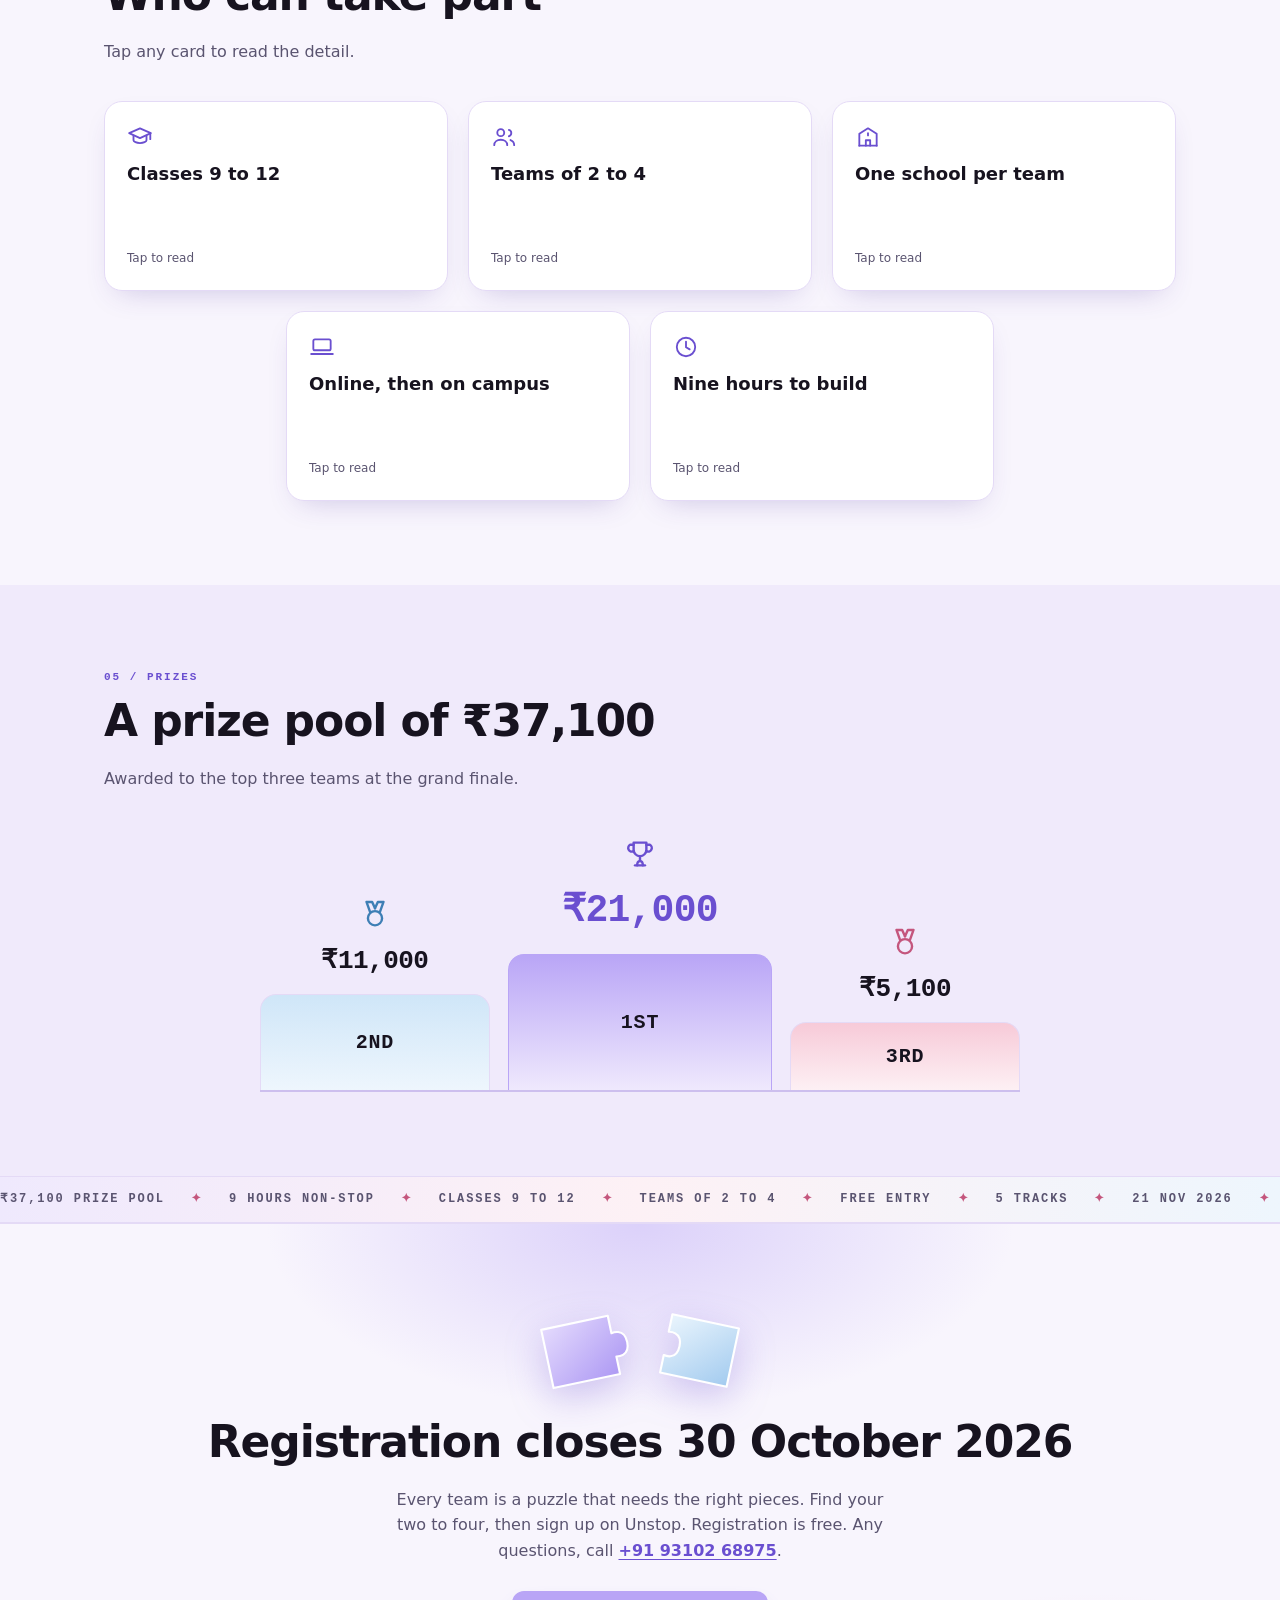
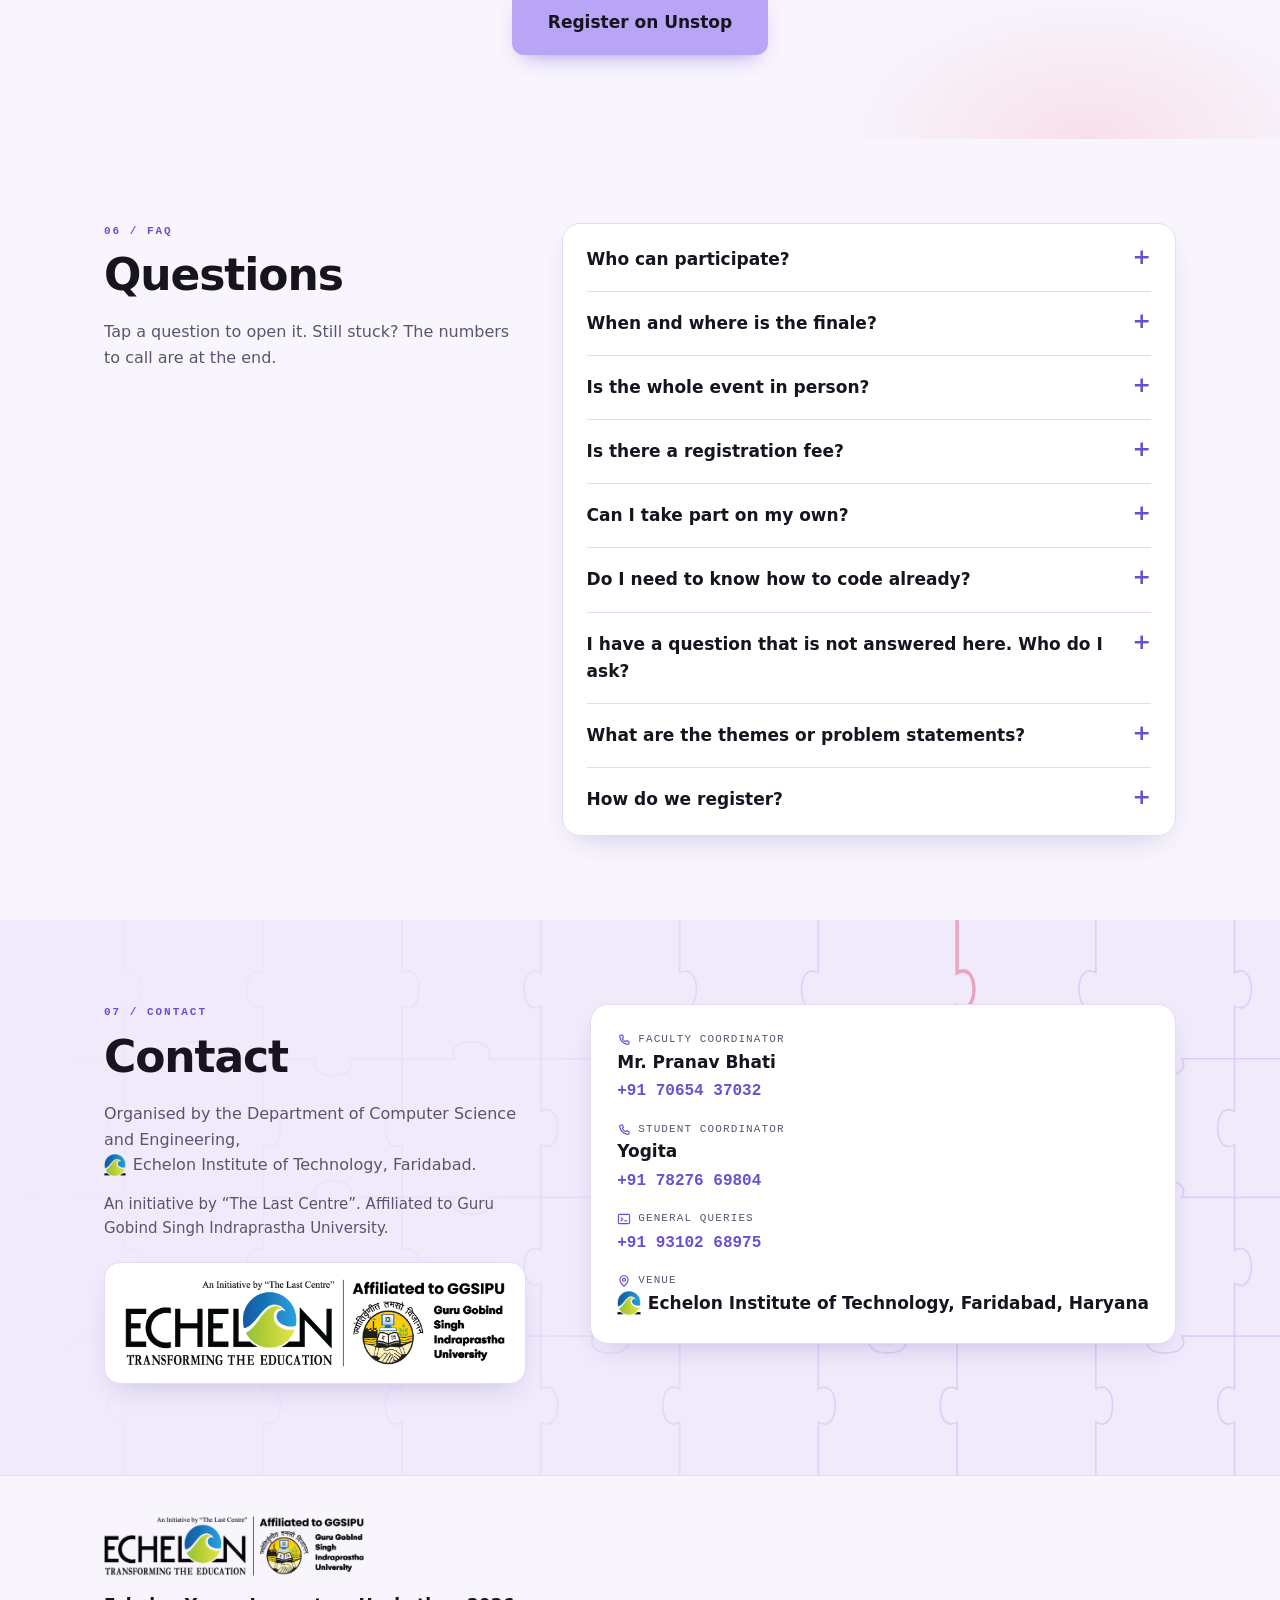
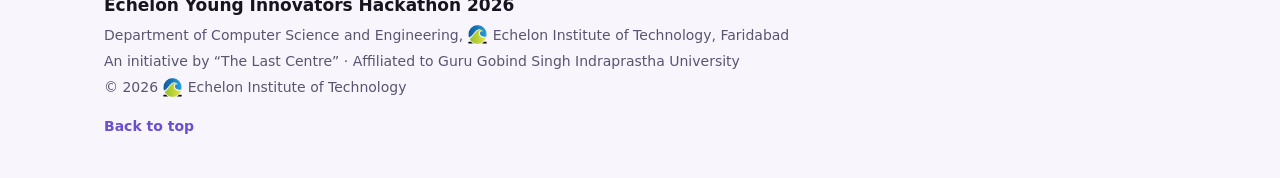
==== commit 27bc5f60: "New popup with prize pool" ====
--- a/index.html
+++ b/index.html
@@ -31,12 +31,27 @@
       <svg viewBox="0 0 24 24" aria-hidden="true"><path d="M6 6l12 12M18 6L6 18"/></svg>
     </button>
 
-    <img class="promo-img" src="images/poster.jpg" width="800" height="1000"
-         alt="Echelon Young Innovators Hackathon 2026 poster. Registration 12 to 30 October 2026.
-              Online round 31 October to 5 November. Offline round 21 November at Echelon Institute
-              of Technology, Faridabad. Prizes of 21,000, 11,000 and 5,100 rupees.">
-
-    <h2 class="promo-title" id="promo-title">Registration opens 12 October</h2>
+    <!-- The popup is built from text, not a picture, so it always
+         loads and screen readers can read every detail. -->
+    <p class="promo-eyebrow">Echelon Young Innovators Hackathon 2026</p>
+    <h2 class="promo-title" id="promo-title">Registration is open</h2>
+    <p class="promo-sub">Free to enter &middot; Classes 9 to 12 &middot; Teams of 2 to 4</p>
+
+    <div class="promo-prize">
+      <p class="promo-prize-label">Prize pool</p>
+      <p class="promo-prize-total">&#8377;37,100</p>
+      <ul class="promo-prize-split">
+        <li><span>1st</span>&#8377;21,000</li>
+        <li><span>2nd</span>&#8377;11,000</li>
+        <li><span>3rd</span>&#8377;5,100</li>
+      </ul>
+    </div>
+
+    <dl class="promo-dates">
+      <div><dt>Registration</dt><dd>12 to 30 Oct</dd></div>
+      <div><dt>Online round</dt><dd>31 Oct to 5 Nov</dd></div>
+      <div><dt>Grand finale</dt><dd>21 Nov, on campus</dd></div>
+    </dl>
 
     <div class="promo-actions">
       <a class="btn"
--- a/style.css
+++ b/style.css
@@ -1566,10 +1566,10 @@
 .promo-card {
   position: relative;
   width: 100%;
-  max-width: 380px;
+  max-width: 400px;
   max-height: calc(100vh - 48px);
   overflow-y: auto;
-  padding: 16px 16px 20px;
+  padding: 22px 22px 22px;
   border-radius: 20px;
   border: 1px solid var(--line);
   background-color: var(--surface);
@@ -1581,17 +1581,101 @@
 
 .promo.is-open .promo-card { transform: none; }
 
-.promo-img {
+.promo-eyebrow {
+  font-family: var(--mono);
+  font-size: 11px;
+  font-weight: 700;
+  letter-spacing: 0.12em;
+  text-transform: uppercase;
+  color: var(--lavender-deep);
+  margin: 8px 40px 8px 0;   /* room for the close button */
+  text-align: left;
+}
+
+.promo-title {
+  font-size: 26px;
+  line-height: 1.15;
+  letter-spacing: -0.02em;
+  margin: 0 0 6px;
+  text-align: left;
+}
+
+.promo-sub {
+  font-size: 14px;
+  margin-bottom: 16px;
+  text-align: left;
+}
+
+/* The prize pool, the thing most people want to see first */
+.promo-prize {
+  padding: 16px 14px 14px;
+  border-radius: 14px;
+  border: 1px solid var(--line-strong);
+  background: linear-gradient(160deg, var(--lavender-soft), transparent 120%);
+  margin-bottom: 16px;
+}
+
+.promo-prize-label {
+  font-family: var(--mono);
+  font-size: 11px;
+  letter-spacing: 0.12em;
+  text-transform: uppercase;
+}
+
+.promo-prize-total {
+  font-family: var(--mono);
+  font-size: 38px;
+  font-weight: 700;
+  line-height: 1.15;
+  color: var(--lavender-deep);
+  margin: 2px 0 12px;
+}
+
+.promo-prize-split {
+  display: flex;
+  justify-content: center;
+  gap: 8px;
+}
+
+.promo-prize-split li {
+  flex: 1;
+  padding: 7px 4px;
+  border-radius: 10px;
+  background-color: var(--surface);
+  border: 1px solid var(--line);
+  font-family: var(--mono);
+  font-size: 14px;
+  font-weight: 700;
+  color: var(--ink);
+}
+
+.promo-prize-split span {
   display: block;
-  width: 100%;
-  height: auto;
-  border-radius: 12px;
-}
-
-.promo-title {
-  font-size: 19px;
-  margin: 16px 0 14px;
-}
+  font-size: 10px;
+  letter-spacing: 0.1em;
+  text-transform: uppercase;
+  color: var(--ink-dim);
+}
+
+/* Key dates, as a short table */
+.promo-dates {
+  display: grid;
+  gap: 6px;
+  margin-bottom: 18px;
+  text-align: left;
+}
+
+.promo-dates div {
+  display: flex;
+  justify-content: space-between;
+  gap: 12px;
+  padding-bottom: 6px;
+  border-bottom: 1px dashed var(--line);
+  font-size: 14px;
+}
+
+.promo-dates dt { color: var(--ink-dim); }
+.promo-dates dd { font-family: var(--mono); font-weight: 700; color: var(--ink); }
 
 .promo-actions {
   display: flex;
@@ -1604,8 +1688,8 @@
 
 .promo-close {
   position: absolute;
-  top: 24px;
-  right: 24px;
+  top: 14px;
+  right: 14px;
   z-index: 1;
   display: flex;
   align-items: center;
@@ -1636,7 +1720,7 @@
 @media (max-width: 700px) {
   .promo { padding: 16px; }
   .promo-card { max-width: 320px; }
-  .promo-close { top: 20px; right: 20px; }
+  .promo-close { top: 12px; right: 12px; }
 }
 
 @media (prefers-reduced-motion: reduce) {
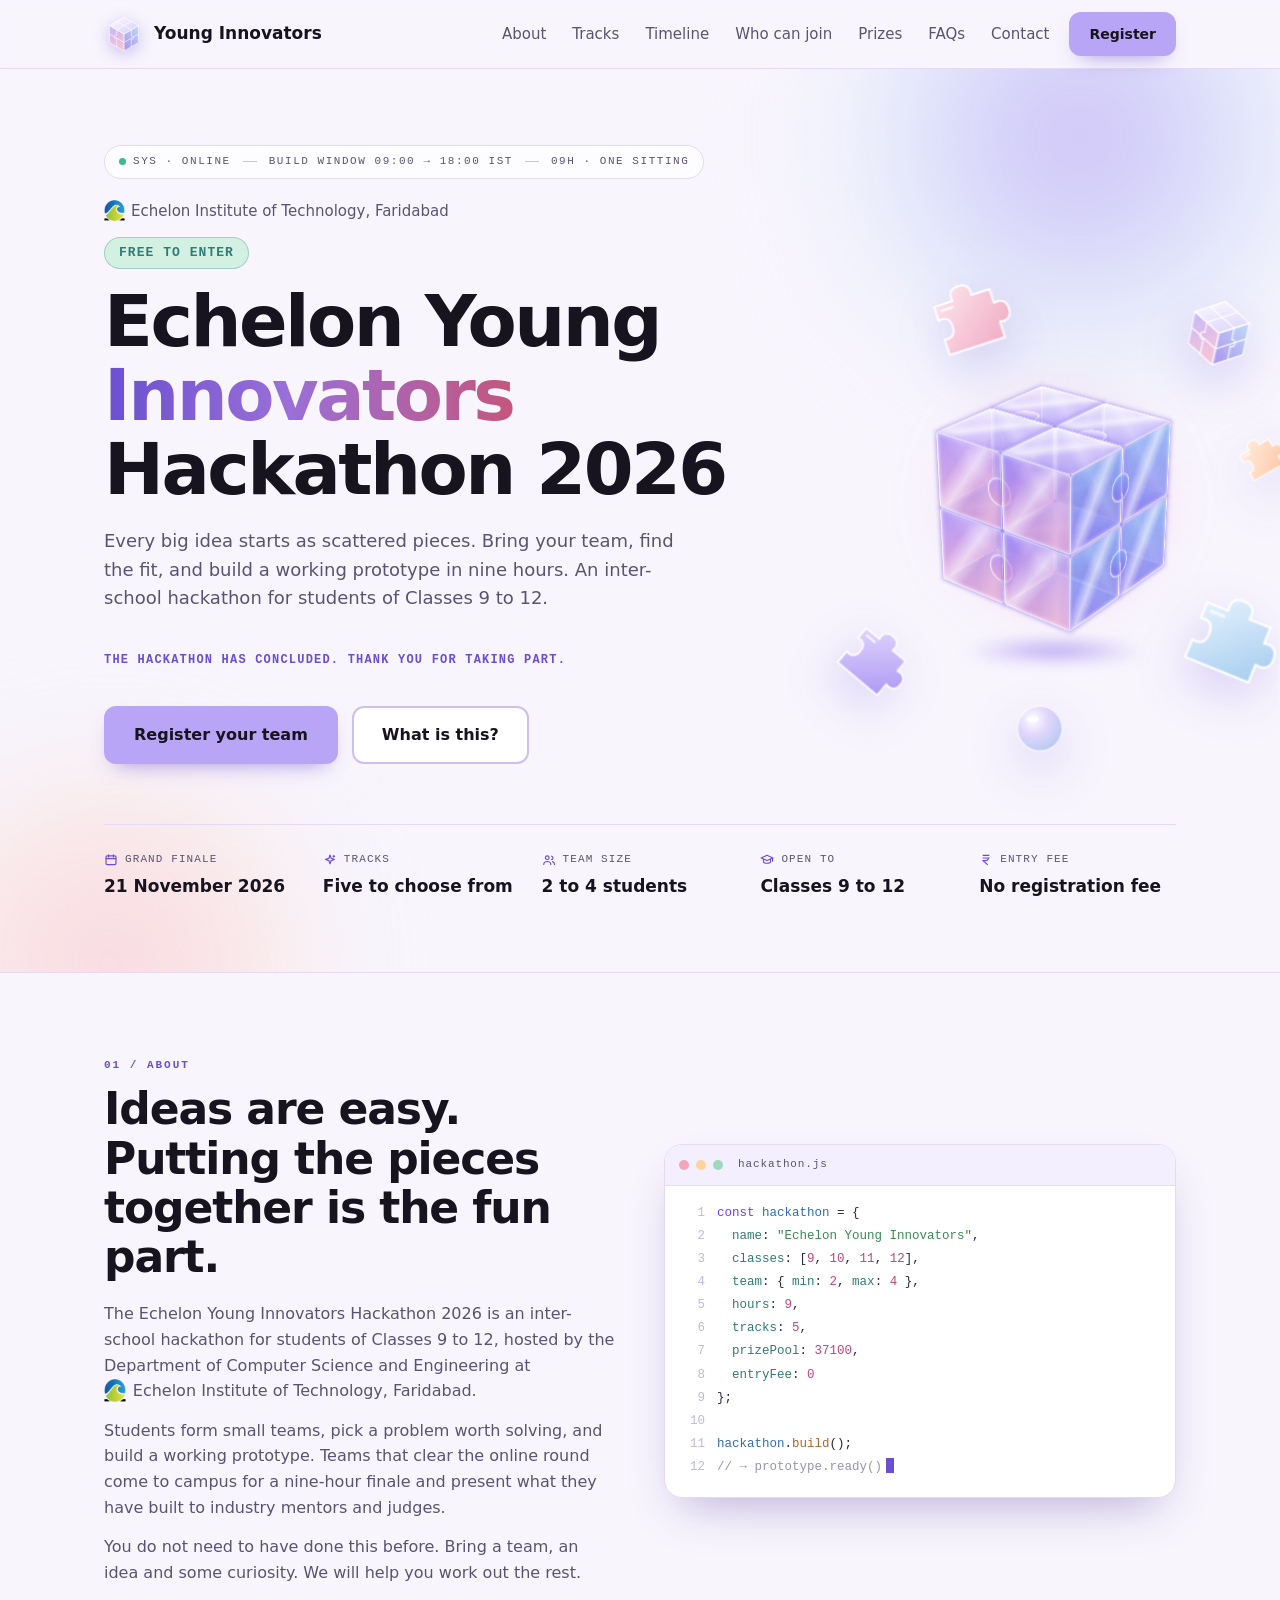
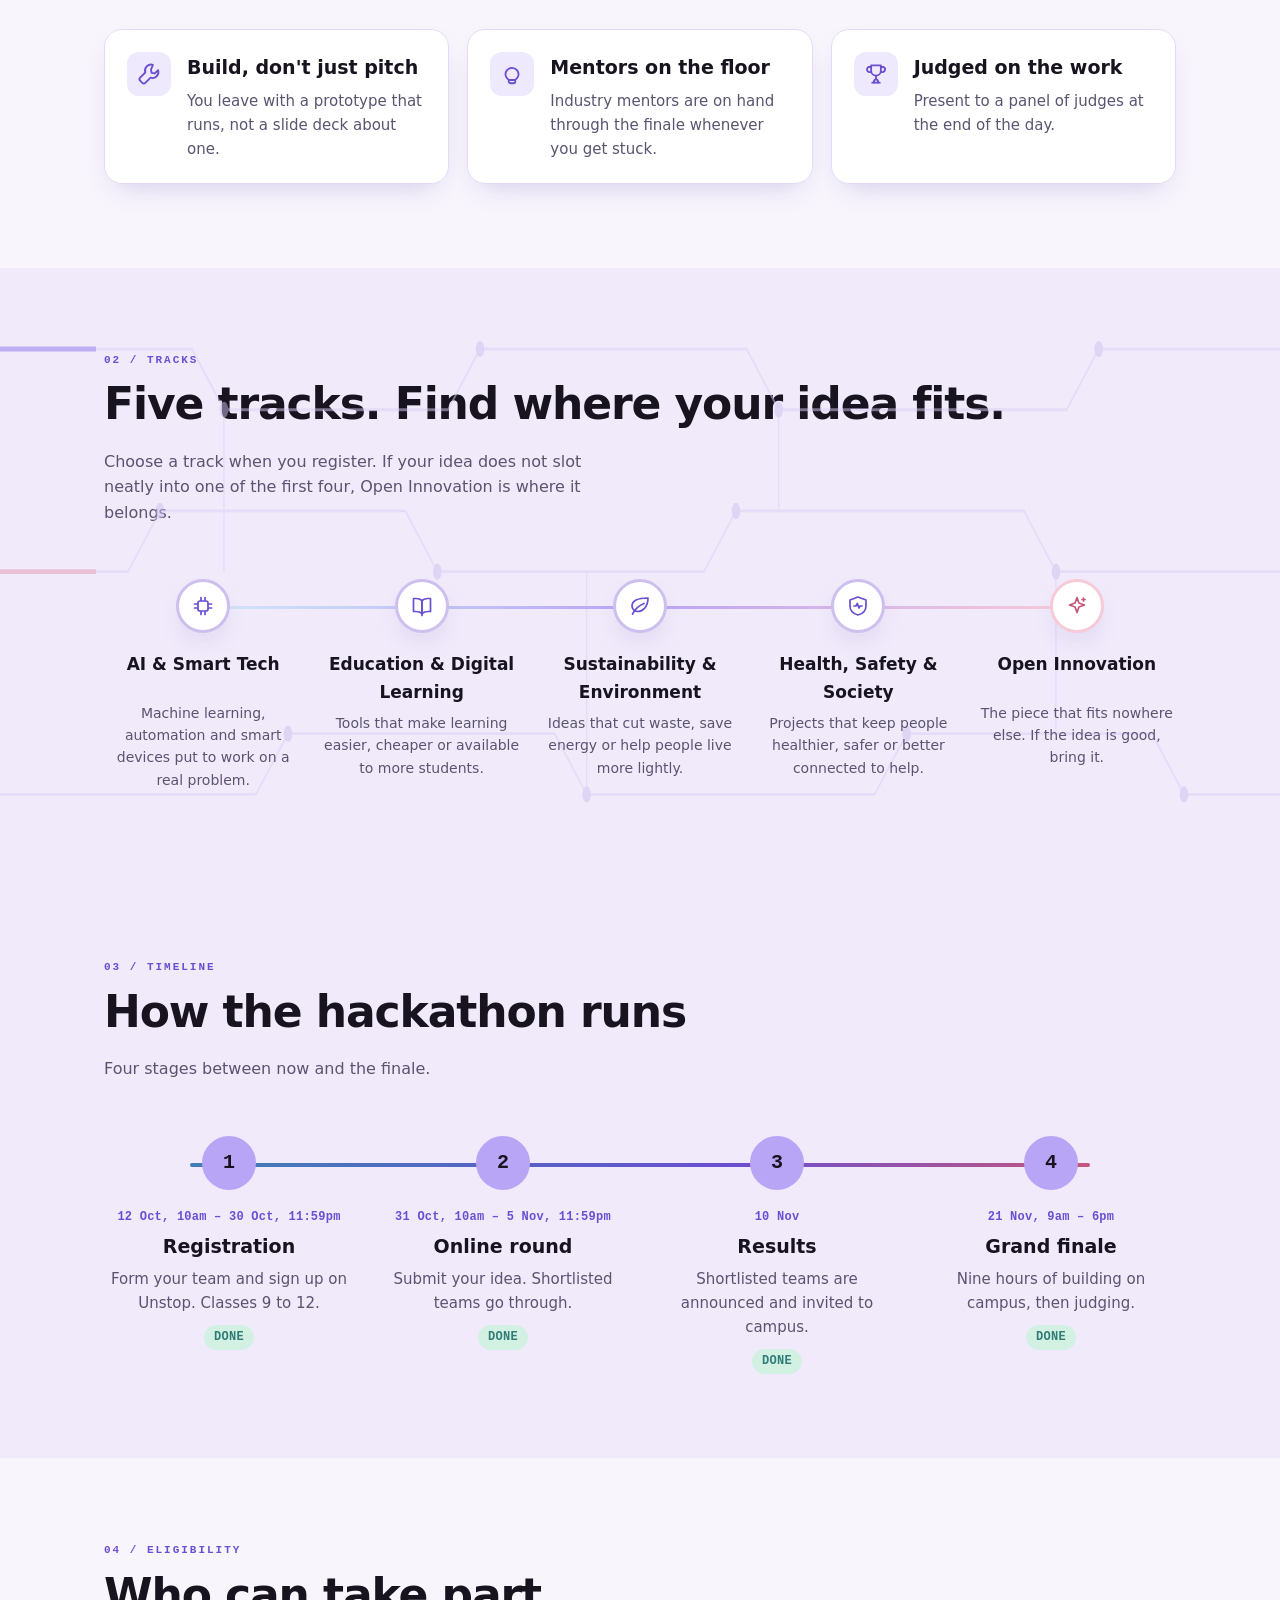
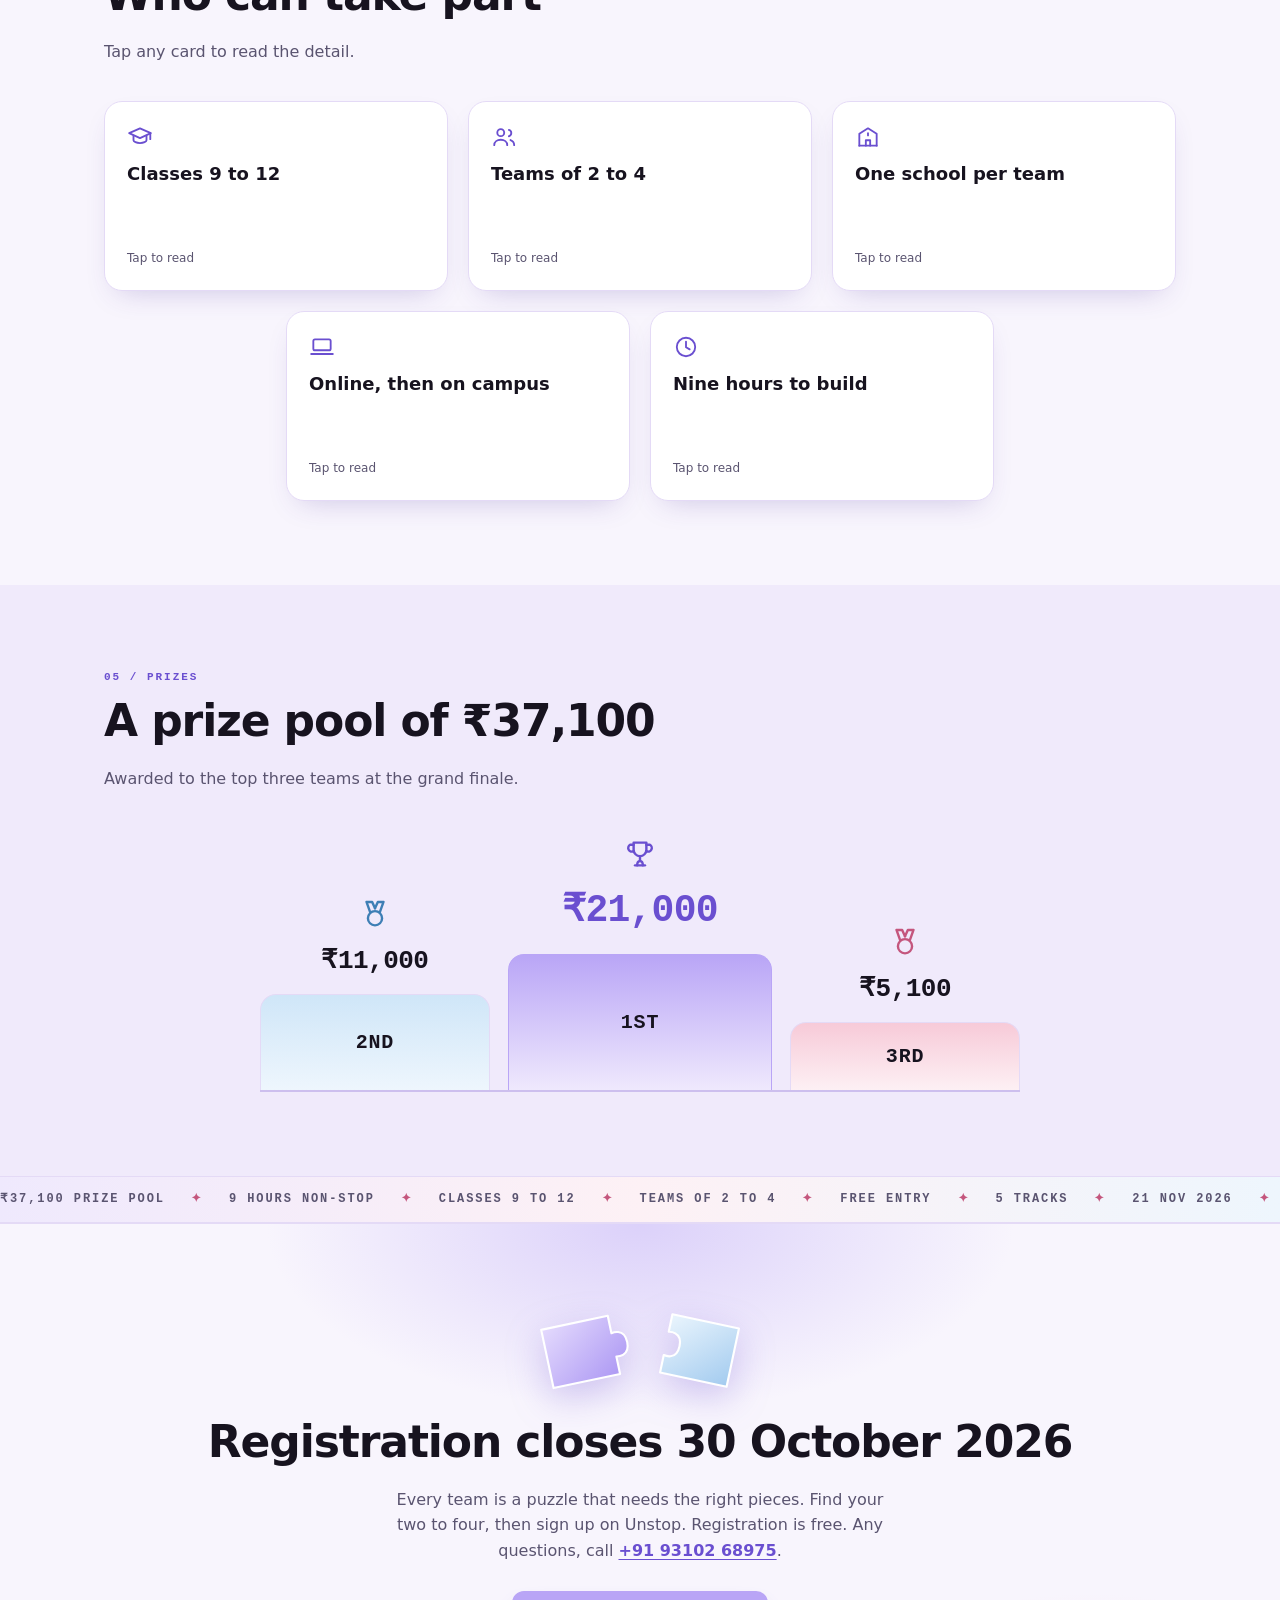
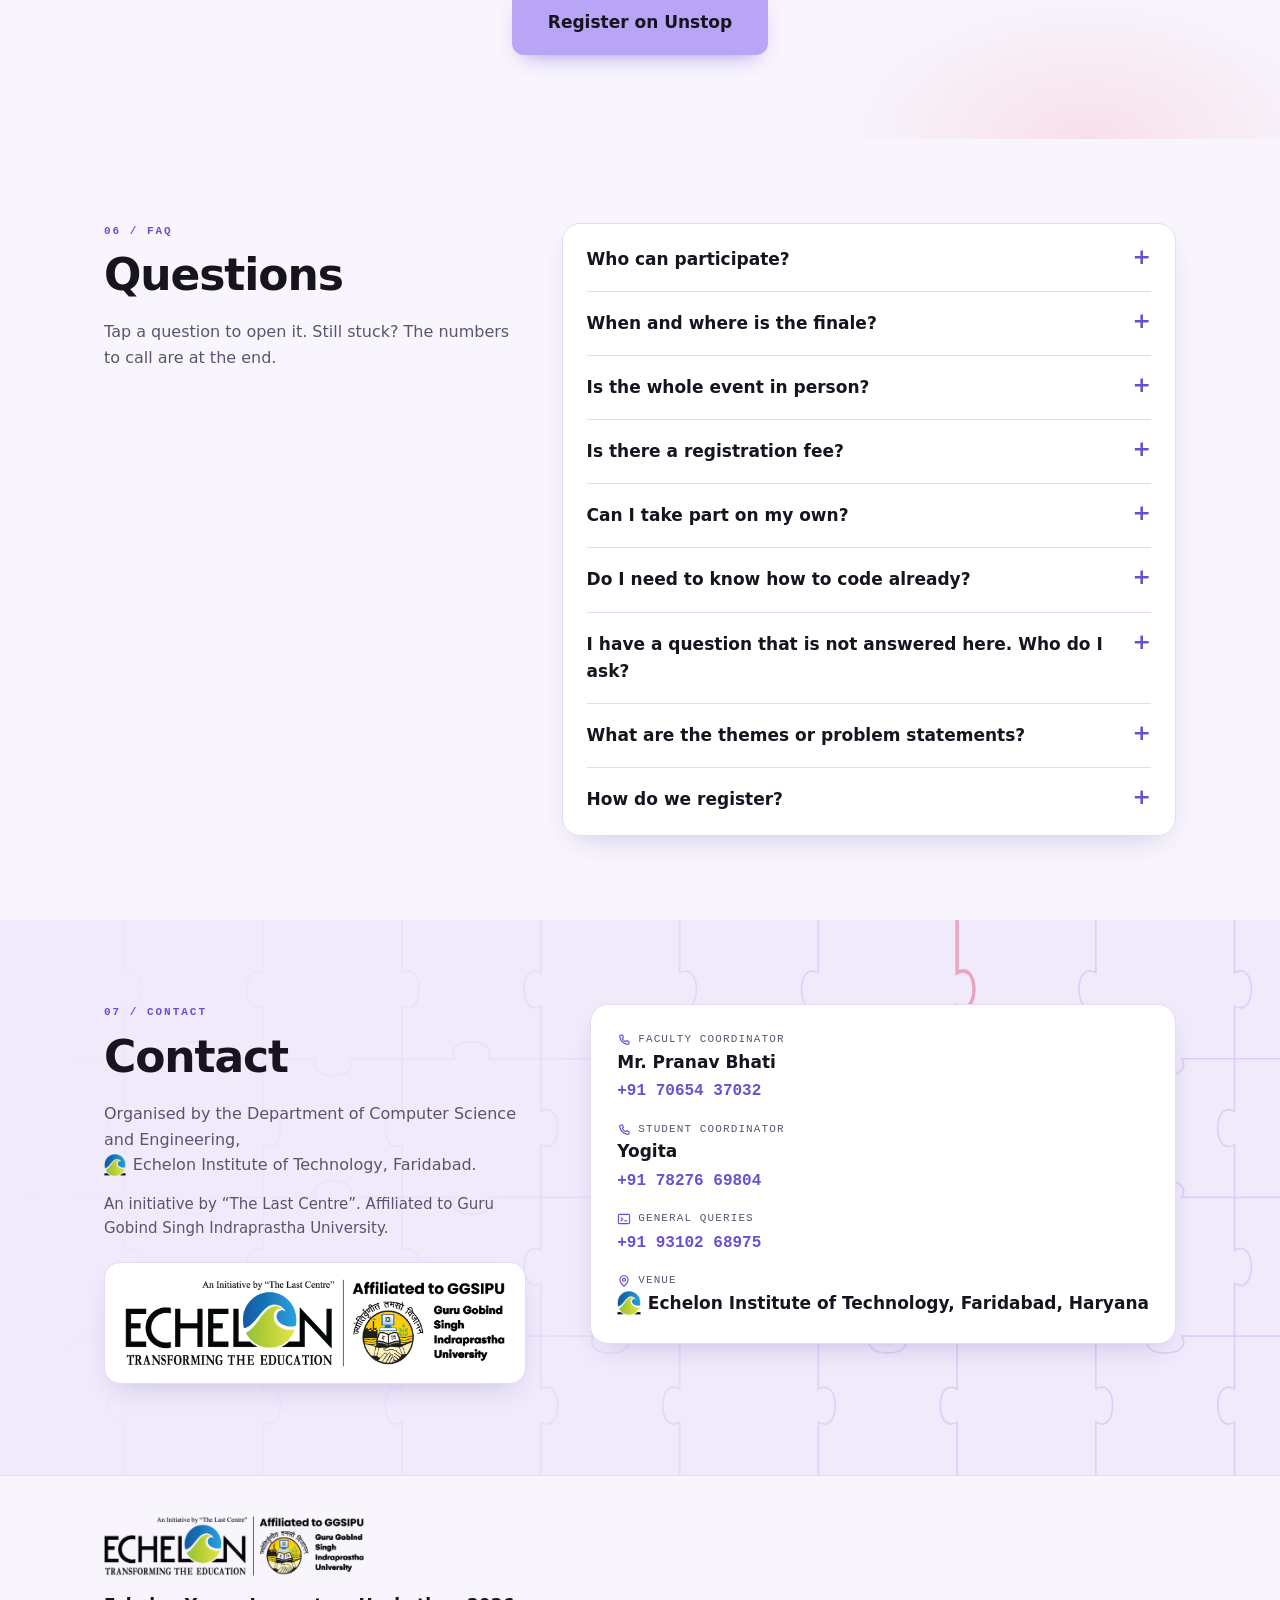
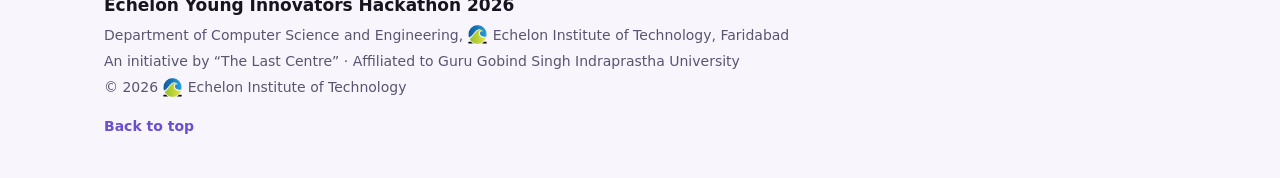
==== commit 6a51166a: "Formal entry fee wording" ====
--- a/index.html
+++ b/index.html
@@ -477,7 +477,7 @@
         </div>
         <div class="fact">
           <dt><svg class="icon icon-sm" aria-hidden="true"><use href="#icon-rupee"></use></svg>Entry fee</dt>
-          <dd>None, it is free</dd>
+          <dd>No registration fee</dd>
         </div>
       </dl>
 
@@ -890,7 +890,7 @@
 
         <details>
           <summary>Is there a registration fee?</summary>
-          <p>No. Taking part is completely free.</p>
+          <p>No. Participation is free of charge for all registered teams.</p>
         </details>
 
         <details>
